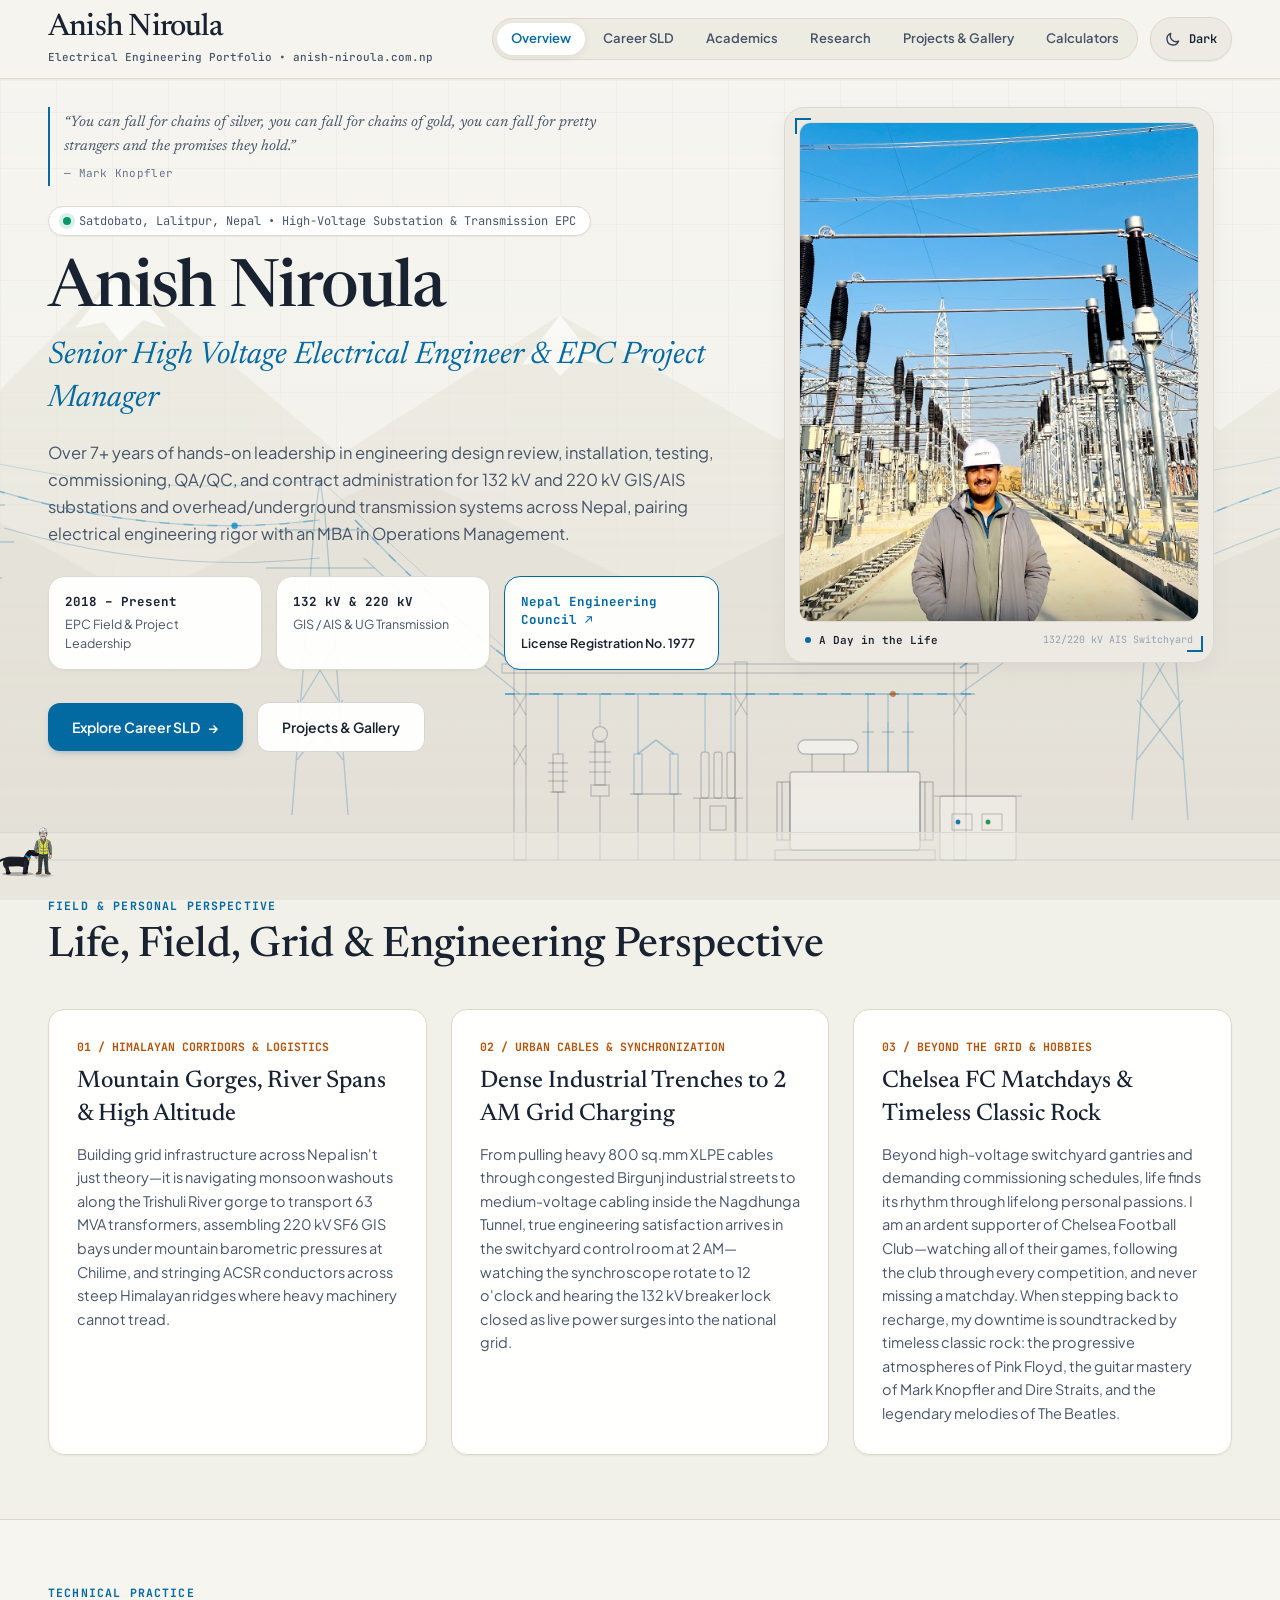
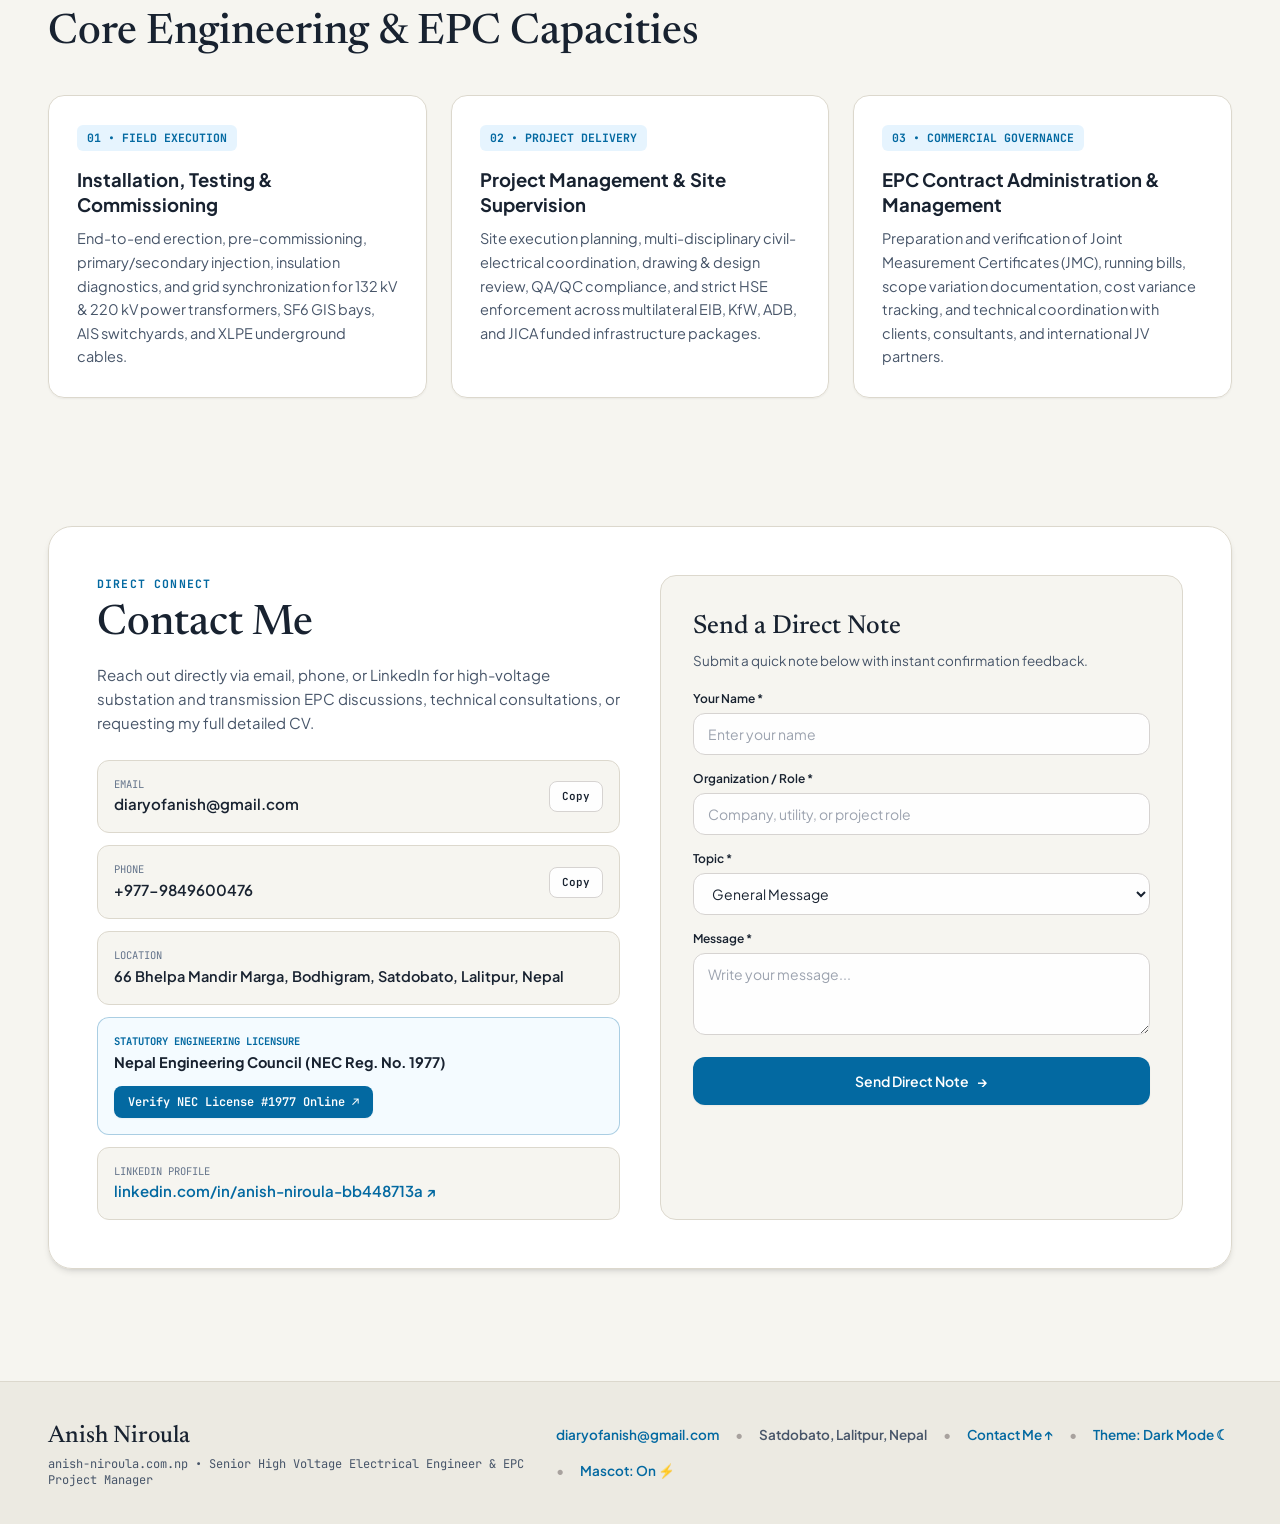
==== index.html @ 8c221ba9 "feat(calculators): add multi-standard electrical engineering & grid calculator suite (400V - 400kV, " ====
<!DOCTYPE html>
<html lang="en" class="scroll-smooth">

<head>
  <meta charset="UTF-8" />
  <meta name="viewport" content="width=device-width, initial-scale=1.0, maximum-scale=5.0, viewport-fit=cover" />
  <meta name="theme-color" content="#F6F5F0" />
  <meta name="apple-mobile-web-app-capable" content="yes" />
  <meta name="apple-mobile-web-app-status-bar-style" content="default" />
  <title>Anish Niroula — High Voltage Electrical Engineer &amp; EPC Project Manager | anish-niroula.com.np</title>
  <meta name="description"
    content="Electrical Engineering Portfolio of Anish Niroula (anish-niroula.com.np) — Senior High Voltage Electrical Engineer &amp; EPC Project Manager, Nepal Engineering Council License Reg. No. 1977." />
  <link rel="canonical" href="https://anish-niroula.com.np/" />

  <!-- Favicon & Touch Icons -->
  <link rel="icon" type="image/svg+xml" href="assets/favicon.svg" />

  <!-- Open Graph & Social Sharing Metadata -->
  <meta property="og:type" content="profile" />
  <meta property="og:title"
    content="Anish Niroula — Senior High Voltage Electrical Engineer &amp; EPC Project Manager" />
  <meta property="og:description"
    content="Over 7+ years of EPC leadership across 132 kV &amp; 220 kV GIS/AIS substations and transmission lines in Nepal. Nepal Engineering Council License Reg. No. 1977." />
  <meta property="og:url" content="https://anish-niroula.com.np/" />
  <meta property="og:image" content="https://anish-niroula.com.np/assets/images/portrait.jpg" />

  <!-- Twitter Card Metadata -->
  <meta name="twitter:card" content="summary_large_image" />
  <meta name="twitter:title"
    content="Anish Niroula — Senior High Voltage Electrical Engineer &amp; EPC Project Manager" />
  <meta name="twitter:description"
    content="7+ years of high-voltage substation &amp; transmission EPC leadership in Nepal. NEC License Reg. 1977." />
  <meta name="twitter:image" content="https://anish-niroula.com.np/assets/images/portrait.jpg" />

  <!-- JSON-LD Structured Data for Search Engines & Google AI Search (GEO) -->
  <script type="application/ld+json">
  {
    "@context": "https://schema.org",
    "@type": "Person",
    "name": "Anish Niroula",
    "url": "https://anish-niroula.com.np",
    "jobTitle": "Senior High Voltage Electrical Engineer & EPC Project Manager",
    "address": {
      "@type": "PostalAddress",
      "streetAddress": "66 Bhelpa Mandir Marga, Bodhigram, Satdobato",
      "addressLocality": "Lalitpur",
      "addressRegion": "Bagmati Province",
      "postalCode": "44700",
      "addressCountry": "Nepal"
    },
    "worksFor": [
      {
        "@type": "Organization",
        "name": "China Railway No.2 Engineering Group Co., Ltd. (CREGC)"
      },
      {
        "@type": "Organization",
        "name": "Urja Engineering Pvt. Ltd."
      }
    ],
    "hasCredential": [
      {
        "@type": "EducationalOccupationalCredential",
        "name": "Nepal Engineering Council Professional Licensure",
        "credentialCategory": "Professional License",
        "recognizedBy": {
          "@type": "Organization",
          "name": "Nepal Engineering Council"
        },
        "identifier": "1977",
        "validIn": {
          "@type": "Country",
          "name": "Nepal"
        },
        "url": "https://nec.gov.np/registration/1977?programName=Electrical%20%26%20Electronics%20Engineering"
      }
    ],
    "alumniOf": [
      {
        "@type": "EducationalOrganization",
        "name": "Nepal Engineering College (Pokhara University)"
      },
      {
        "@type": "EducationalOrganization",
        "name": "Indira Gandhi National Open University (IGNOU)"
      }
    ],
    "knowsAbout": [
      "132 kV Substation Commissioning",
      "220 kV GIS Substation",
      "800 sq.mm XLPE Underground Cable",
      "IEC 60617",
      "FIDIC EPC Contract Administration",
      "High Voltage Substation Engineering",
      "Gas Insulated Switchgear (GIS)",
      "Air Insulated Switchgear (AIS)",
      "Underground Transmission Lines",
      "Testing & Commissioning"
    ],
    "sameAs": [
      "https://www.linkedin.com/in/anish-niroula-bb448713a/",
      "https://nec.gov.np/registration/1977?programName=Electrical%20%26%20Electronics%20Engineering"
    ]
  }
  </script>

  <!-- Google Fonts: Newsreader, Plus Jakarta Sans & JetBrains Mono -->
  <link rel="preconnect" href="https://fonts.googleapis.com" />
  <link rel="preconnect" href="https://fonts.gstatic.com" crossorigin />
  <link
    href="https://fonts.googleapis.com/css2?family=JetBrains+Mono:wght@400;500;600;700&family=Newsreader:ital,opsz,wght@0,6..72,400;0,6..72,500;1,6..72,400&family=Plus+Jakarta+Sans:wght@400;500;600;700;800&display=swap"
    rel="stylesheet" />

  <!-- Production Compiled Static Tailwind CSS (Zero Runtime JIT Latency, No CDN Dependency) -->
  <link rel="stylesheet" href="css/tailwind.min.css?v=4.2" />

  <!-- Prevent Theme Flash on Initial Load (Default Strictly Light Mode) -->
  <script>
    (function () {
      try {
        var s = localStorage.getItem('site-theme');
        // Default is strictly Light Mode; Dark Mode only activates when explicitly selected
        var d = (s === 'dark');
        if (d) {
          document.documentElement.classList.add('dark');
        } else {
          document.documentElement.classList.remove('dark');
        }
      } catch (e) {}
    })();
  </script>

  <!-- Custom Architectural & Animation Stylesheet -->
  <link rel="stylesheet" href="css/styles.css?v=5.5" />
</head>

<body class="drafting-grid-bg pb-[calc(5rem+env(safe-area-inset-bottom))] md:pb-0 antialiased selection:bg-sky-200">

  <!-- =========================================================================
       GLOBAL PERSISTENT ANIMATED BACKGROUND (VISIBLE ACROSS ALL 5 VIEWS)
       Himalayan Peaks + Lattice Transmission Towers + Traveling Conductor Pulses + Valley Substation Yard
       ========================================================================= -->
  <div class="global-backdrop-container" aria-hidden="true">
    <svg class="w-full h-full" viewBox="0 0 2400 900" preserveAspectRatio="xMidYMax slice" fill="none">
      <defs>
        <!-- Soft Atmospheric Sky-to-Valley Gradient -->
        <linearGradient id="himalayaSkyWash" x1="0" y1="0" x2="0" y2="1">
          <stop offset="0%" stop-color="#F6F5F0" stop-opacity="0" />
          <stop offset="55%" stop-color="#ECEAE2" stop-opacity="0.32" />
          <stop offset="100%" stop-color="#E2DFD5" stop-opacity="0.65" />
        </linearGradient>

        <!-- Exact Full-Page Catenary Conductor Paths for Panoramic Traveling Power-Flow Pulses -->
        <!-- Span 0: Far-West Inflow from Off-Screen (x=-100) to Far-Left Ridge Tower T0 (x=140) -->
        <path id="globalCatenary0" d="M -100 480 Q 20 440, 140 435" />
        <path id="globalCatenary0Lower" d="M -100 515 Q 20 475, 140 472" />

        <!-- Span 1: Far-Left Ridge Tower T0 (x=140) to Slope Tower T1 (x=520) -->
        <path id="globalCatenary1" d="M 175 435 Q 350 510, 520 490" />
        <path id="globalCatenary1Lower" d="M 184 472 Q 360 545, 520 528" />

        <!-- Span 2: Slope Tower T1 (x=520) to Mid-Valley Tower T2 (x=880) -->
        <path id="globalCatenary2" d="M 555 490 Q 720 540, 880 520" />
        <path id="globalCatenary2Lower" d="M 564 528 Q 725 575, 880 558" />

        <!-- Span 3: Mid-Valley Tower T2 (x=880) to Substation Infeed Gantry (x=1080) -->
        <path id="globalCatenary3" d="M 915 520 Q 1000 610, 1080 668" />
        <path id="globalCatenary3Lower" d="M 924 558 Q 1005 635, 1080 694" />

        <!-- Substation Overhead High-Voltage Busbar Path (x=1065..1535) -->
        <path id="substationMainBusPath" d="M 1065 694 L 1535 694" />

        <!-- Span 4: Substation Outfeed Gantry (x=1520) to East Slope Tower T3 (x=1720) -->
        <path id="globalCatenary4" d="M 1520 668 Q 1600 610, 1720 520" />
        <path id="globalCatenary4Lower" d="M 1520 694 Q 1600 635, 1720 558" />

        <!-- Span 5: East Slope Tower T3 (x=1720) to Far-Right Ridge Tower T4 (x=2080) -->
        <path id="globalCatenary5" d="M 1755 520 Q 1920 450, 2080 435" />
        <path id="globalCatenary5Lower" d="M 1764 558 Q 1930 488, 2080 472" />

        <!-- Span 6: Far-Right Ridge Tower T4 (x=2080) to Outflow Off-Screen National Grid (x=2480) -->
        <path id="globalCatenary6" d="M 2115 435 Q 2240 440, 2480 480" />
        <path id="globalCatenary6Lower" d="M 2124 472 Q 2240 475, 2480 515" />
      </defs>

      <!-- Base Atmospheric Tint -->
      <rect width="2400" height="900" fill="url(#himalayaSkyWash)" />

      <!-- LAYER 1: PANORAMIC DISTANT HIMALAYAN MOUNTAIN RANGE (FULL-WIDTH ATMOSPHERIC DRIFT) -->
      <g class="mountain-layer-far">
        <path
          d="M -200 620 L -60 380 L 100 490 L 280 295 L 480 470 L 680 270 L 900 455 L 1120 315 L 1340 440 L 1560 275 L 1780 430 L 1980 290 L 2180 440 L 2380 340 L 2600 460 L 2600 900 L -200 900 Z"
          fill="#E6E3D8" fill-opacity="0.58" />
        <!-- Snow-Ridge Drafting Lines -->
        <path d="M 280 295 L 235 352 L 262 347 L 280 365 L 302 344 L 326 351 Z" fill="#FFFFFF" fill-opacity="0.72" />
        <path d="M 680 270 L 635 328 L 664 322 L 680 342 L 703 320 L 727 328 Z" fill="#FFFFFF" fill-opacity="0.72" />
        <path d="M 1120 315 L 1082 365 L 1106 360 L 1120 376 L 1139 358 L 1159 364 Z" fill="#FFFFFF" fill-opacity="0.68" />
        <path d="M 1560 275 L 1515 332 L 1544 326 L 1560 346 L 1583 324 L 1607 332 Z" fill="#FFFFFF" fill-opacity="0.72" />
        <path d="M 1980 290 L 1938 348 L 1965 342 L 1980 362 L 2002 340 L 2026 348 Z" fill="#FFFFFF" fill-opacity="0.72" />
        <path d="M 2380 340 L 2342 390 L 2366 384 L 2380 402 L 2399 382 L 2419 388 Z" fill="#FFFFFF" fill-opacity="0.68" />
      </g>

      <!-- LAYER 2: MID-HORIZON RIDGES -->
      <g class="mountain-layer-mid">
        <path
          d="M -200 690 L 0 520 L 220 620 L 440 455 L 700 600 L 960 470 L 1220 595 L 1480 465 L 1740 580 L 1980 475 L 2240 580 L 2600 500 L 2600 900 L -200 900 Z"
          fill="#DEDAD0" fill-opacity="0.48" />
      </g>

      <!-- LAYER 3: PANORAMIC HIGH-VOLTAGE LATTICE TRANSMISSION TOWERS (ACROSS SIDES & CENTER) -->
      <!-- Tower 0: Far-Left Mountain Ridge Tower (x = 140) — VISIBLE ON LEFT MARGIN -->
      <g stroke="#0369A1" stroke-opacity="0.22" stroke-width="1.35">
        <line x1="112" y1="735" x2="135" y2="430" />
        <line x1="168" y1="735" x2="145" y2="430" />
        <line x1="135" y1="430" x2="140" y2="395" />
        <line x1="145" y1="430" x2="140" y2="395" />
        <!-- Crossarms -->
        <line x1="95" y1="445" x2="185" y2="445" />
        <line x1="86" y1="482" x2="194" y2="482" />
        <line x1="98" y1="518" x2="182" y2="518" />
        <!-- Lattice Bracing -->
        <line x1="117" y1="675" x2="163" y2="615" />
        <line x1="163" y1="675" x2="117" y2="615" />
        <line x1="122" y1="615" x2="158" y2="555" />
        <line x1="158" y1="615" x2="122" y2="555" />
        <line x1="127" y1="555" x2="153" y2="495" />
        <line x1="153" y1="555" x2="127" y2="495" />
      </g>

      <!-- Tower 1: Slope Tower (x = 520) -->
      <g stroke="#0369A1" stroke-opacity="0.24" stroke-width="1.35">
        <line x1="492" y1="790" x2="515" y2="490" />
        <line x1="548" y1="790" x2="525" y2="490" />
        <line x1="515" y1="490" x2="520" y2="455" />
        <line x1="525" y1="490" x2="520" y2="455" />
        <!-- Crossarms -->
        <line x1="475" y1="505" x2="565" y2="505" />
        <line x1="466" y1="542" x2="574" y2="542" />
        <line x1="478" y1="578" x2="562" y2="578" />
        <!-- Lattice Bracing -->
        <line x1="497" y1="735" x2="543" y2="675" />
        <line x1="543" y1="735" x2="497" y2="675" />
        <line x1="502" y1="675" x2="538" y2="615" />
        <line x1="538" y1="675" x2="502" y2="615" />
        <line x1="507" y1="615" x2="533" y2="555" />
        <line x1="533" y1="615" x2="507" y2="555" />
      </g>

      <!-- Tower 2: Mid-Valley Slope Tower (x = 880) -->
      <g stroke="#0369A1" stroke-opacity="0.24" stroke-width="1.35">
        <line x1="852" y1="815" x2="875" y2="515" />
        <line x1="908" y1="815" x2="885" y2="515" />
        <line x1="875" y1="515" x2="880" y2="480" />
        <line x1="885" y1="515" x2="880" y2="480" />
        <!-- Crossarms -->
        <line x1="835" y1="530" x2="925" y2="530" />
        <line x1="826" y1="568" x2="934" y2="568" />
        <line x1="838" y1="604" x2="922" y2="604" />
        <!-- Lattice Bracing -->
        <line x1="857" y1="760" x2="903" y2="700" />
        <line x1="903" y1="760" x2="857" y2="700" />
        <line x1="862" y1="700" x2="898" y2="640" />
        <line x1="898" y1="700" x2="862" y2="640" />
      </g>

      <!-- Tower 3: East Slope Terminal Tower (x = 1720) -->
      <g stroke="#0369A1" stroke-opacity="0.24" stroke-width="1.35">
        <line x1="1692" y1="820" x2="1715" y2="515" />
        <line x1="1748" y1="820" x2="1725" y2="515" />
        <line x1="1715" y1="515" x2="1720" y2="480" />
        <line x1="1725" y1="515" x2="1720" y2="480" />
        <!-- Crossarms -->
        <line x1="1675" y1="530" x2="1765" y2="530" />
        <line x1="1666" y1="568" x2="1774" y2="568" />
        <line x1="1678" y1="604" x2="1762" y2="604" />
        <!-- Lattice Bracing -->
        <line x1="1697" y1="760" x2="1743" y2="700" />
        <line x1="1743" y1="760" x2="1697" y2="700" />
        <line x1="1702" y1="700" x2="1738" y2="640" />
        <line x1="1738" y1="700" x2="1702" y2="640" />
      </g>

      <!-- Tower 4: Far-Right Mountain Ridge Tower (x = 2080) — VISIBLE ON RIGHT MARGIN -->
      <g stroke="#0369A1" stroke-opacity="0.22" stroke-width="1.35">
        <line x1="2052" y1="740" x2="2075" y2="430" />
        <line x1="2108" y1="740" x2="2085" y2="430" />
        <line x1="2075" y1="430" x2="2080" y2="395" />
        <line x1="2085" y1="430" x2="2080" y2="395" />
        <!-- Crossarms -->
        <line x1="2035" y1="445" x2="2125" y2="445" />
        <line x1="2026" y1="482" x2="2134" y2="482" />
        <line x1="2038" y1="518" x2="2122" y2="518" />
        <!-- Lattice Bracing -->
        <line x1="2057" y1="675" x2="2103" y2="615" />
        <line x1="2103" y1="675" x2="2057" y2="615" />
        <line x1="2062" y1="615" x2="2098" y2="555" />
        <line x1="2098" y1="615" x2="2062" y2="555" />
      </g>

      <!-- LAYER 4: PANORAMIC CATENARY CONDUCTORS & TRAVELING ELECTRON PULSES -->
      <!-- Shield Wires -->
      <path d="M -100 440 Q 20 400, 140 395" stroke="#0369A1" stroke-opacity="0.16" stroke-width="1" />
      <path d="M 140 395 Q 350 470, 520 455" stroke="#0369A1" stroke-opacity="0.16" stroke-width="1" />
      <path d="M 520 455 Q 700 500, 880 480" stroke="#0369A1" stroke-opacity="0.16" stroke-width="1" />
      <path d="M 880 480 Q 980 570, 1080 662" stroke="#0369A1" stroke-opacity="0.16" stroke-width="1" />
      <path d="M 1520 662 Q 1620 570, 1720 480" stroke="#0369A1" stroke-opacity="0.16" stroke-width="1" />
      <path d="M 1720 480 Q 1900 450, 2080 395" stroke="#0369A1" stroke-opacity="0.16" stroke-width="1" />
      <path d="M 2080 395 Q 2240 400, 2480 440" stroke="#0369A1" stroke-opacity="0.16" stroke-width="1" />

      <!-- Base Catenary Conductors (Double Circuit 3-Phase) -->
      <use href="#globalCatenary0" stroke="#0369A1" stroke-opacity="0.22" stroke-width="1.2" />
      <use href="#globalCatenary0Lower" stroke="#0369A1" stroke-opacity="0.22" stroke-width="1.2" />
      <use href="#globalCatenary1" stroke="#0369A1" stroke-opacity="0.22" stroke-width="1.2" />
      <use href="#globalCatenary1Lower" stroke="#0369A1" stroke-opacity="0.22" stroke-width="1.2" />
      <use href="#globalCatenary2" stroke="#0369A1" stroke-opacity="0.24" stroke-width="1.2" />
      <use href="#globalCatenary2Lower" stroke="#0369A1" stroke-opacity="0.24" stroke-width="1.2" />
      <use href="#globalCatenary3" stroke="#0369A1" stroke-opacity="0.24" stroke-width="1.2" />
      <use href="#globalCatenary3Lower" stroke="#0369A1" stroke-opacity="0.24" stroke-width="1.2" />
      <use href="#globalCatenary4" stroke="#0369A1" stroke-opacity="0.24" stroke-width="1.2" />
      <use href="#globalCatenary4Lower" stroke="#0369A1" stroke-opacity="0.24" stroke-width="1.2" />
      <use href="#globalCatenary5" stroke="#0369A1" stroke-opacity="0.22" stroke-width="1.2" />
      <use href="#globalCatenary5Lower" stroke="#0369A1" stroke-opacity="0.22" stroke-width="1.2" />
      <use href="#globalCatenary6" stroke="#0369A1" stroke-opacity="0.22" stroke-width="1.2" />
      <use href="#globalCatenary6Lower" stroke="#0369A1" stroke-opacity="0.22" stroke-width="1.2" />

      <!-- Animated Dashed Power-Flow Streams -->
      <use href="#globalCatenary0" stroke="#0284C7" stroke-opacity="0.32" stroke-width="1.6" class="bg-conductor-pulse" />
      <use href="#globalCatenary1" stroke="#0284C7" stroke-opacity="0.32" stroke-width="1.6" class="bg-conductor-pulse" />
      <use href="#globalCatenary2" stroke="#0284C7" stroke-opacity="0.34" stroke-width="1.6" class="bg-conductor-pulse" />
      <use href="#globalCatenary3" stroke="#0284C7" stroke-opacity="0.34" stroke-width="1.6" class="bg-conductor-pulse" />
      <use href="#globalCatenary4" stroke="#0284C7" stroke-opacity="0.34" stroke-width="1.6" class="bg-conductor-pulse" />
      <use href="#globalCatenary5" stroke="#0284C7" stroke-opacity="0.32" stroke-width="1.6" class="bg-conductor-pulse" />
      <use href="#globalCatenary6" stroke="#0284C7" stroke-opacity="0.32" stroke-width="1.6" class="bg-conductor-pulse" />

      <!-- Traveling Glowing Energy Pulses Across Full Panoramic Width -->
      <circle r="3.2" fill="#0284C7" fill-opacity="0.75">
        <animateMotion dur="2.8s" repeatCount="indefinite">
          <mpath href="#globalCatenary0" />
        </animateMotion>
      </circle>
      <circle r="3.2" fill="#0284C7" fill-opacity="0.75">
        <animateMotion dur="3.4s" begin="0.4s" repeatCount="indefinite">
          <mpath href="#globalCatenary1" />
        </animateMotion>
      </circle>
      <circle r="3.2" fill="#0284C7" fill-opacity="0.75">
        <animateMotion dur="3.2s" begin="1.1s" repeatCount="indefinite">
          <mpath href="#globalCatenary2" />
        </animateMotion>
      </circle>
      <circle r="3.2" fill="#0284C7" fill-opacity="0.75">
        <animateMotion dur="2.9s" begin="0.6s" repeatCount="indefinite">
          <mpath href="#globalCatenary3" />
        </animateMotion>
      </circle>
      <circle r="3.2" fill="#0284C7" fill-opacity="0.75">
        <animateMotion dur="2.9s" begin="1.5s" repeatCount="indefinite">
          <mpath href="#globalCatenary4" />
        </animateMotion>
      </circle>
      <circle r="3.2" fill="#0284C7" fill-opacity="0.75">
        <animateMotion dur="3.4s" begin="0.8s" repeatCount="indefinite">
          <mpath href="#globalCatenary5" />
        </animateMotion>
      </circle>
      <circle r="3.2" fill="#0284C7" fill-opacity="0.75">
        <animateMotion dur="2.8s" begin="1.8s" repeatCount="indefinite">
          <mpath href="#globalCatenary6" />
        </animateMotion>
      </circle>

      <!-- LAYER 5: VALLEY HIGH-VOLTAGE SUBSTATION YARD (x = 1060..1540, y = 660..865) -->
      <g>
        <!-- Lattice Substation Take-Off Gantry Columns & Overhead Beam -->
        <g stroke="#182230" stroke-opacity="0.18" stroke-width="1.3">
          <rect x="1074" y="662" width="12" height="198" />
          <line x1="1074" y1="695" x2="1086" y2="715" />
          <line x1="1086" y1="695" x2="1074" y2="715" />
          <line x1="1074" y1="745" x2="1086" y2="765" />
          <line x1="1086" y1="745" x2="1074" y2="765" />

          <rect x="1295" y="662" width="12" height="198" />
          <line x1="1295" y1="695" x2="1307" y2="715" />
          <line x1="1307" y1="695" x2="1295" y2="715" />

          <rect x="1514" y="662" width="12" height="198" />
          <line x1="1514" y1="695" x2="1526" y2="715" />
          <line x1="1526" y1="695" x2="1514" y2="715" />

          <!-- Upper Gantry Truss -->
          <rect x="1062" y="664" width="476" height="9" />
        </g>

        <!-- Energized Overhead Substation Busbar + Traveling Pulse -->
        <use href="#substationMainBusPath" stroke="#0369A1" stroke-opacity="0.26" stroke-width="1.8" />
        <use href="#substationMainBusPath" stroke="#0284C7" stroke-opacity="0.4" stroke-width="2" class="bg-conductor-pulse" />
        <circle r="3" fill="#B45309" fill-opacity="0.65">
          <animateMotion dur="4.2s" repeatCount="indefinite">
            <mpath href="#substationMainBusPath" />
          </animateMotion>
        </circle>

        <!-- Equipment A: Surge Arrester & CVT/CT Column (x = 1115..1165) -->
        <g stroke="#182230" stroke-opacity="0.22" stroke-width="1.25">
          <line x1="1118" y1="860" x2="1118" y2="792" />
          <line x1="1110" y1="792" x2="1126" y2="792" />
          <rect x="1113" y="754" width="10" height="38" />
          <line x1="1108" y1="763" x2="1128" y2="763" />
          <line x1="1108" y1="772" x2="1128" y2="772" />
          <line x1="1108" y1="781" x2="1128" y2="781" />
          <line x1="1118" y1="754" x2="1118" y2="694" stroke="#0369A1" stroke-opacity="0.24" />

          <!-- CVT / CT -->
          <line x1="1160" y1="860" x2="1160" y2="796" />
          <rect x="1151" y="785" width="18" height="11" />
          <rect x="1155" y="742" width="10" height="43" />
          <line x1="1149" y1="752" x2="1171" y2="752" />
          <line x1="1149" y1="762" x2="1171" y2="762" />
          <line x1="1149" y1="772" x2="1171" y2="772" />
          <circle cx="1160" cy="734" r="7.5" />
          <line x1="1160" y1="726" x2="1160" y2="694" stroke="#0369A1" stroke-opacity="0.24" />
        </g>

        <!-- Equipment B: Double-Break Disconnecting Switch (x = 1195..1235) -->
        <g stroke="#0369A1" stroke-opacity="0.26" stroke-width="1.35">
          <line x1="1198" y1="860" x2="1198" y2="794" stroke="#182230" stroke-opacity="0.2" />
          <line x1="1234" y1="860" x2="1234" y2="794" stroke="#182230" stroke-opacity="0.2" />
          <line x1="1190" y1="794" x2="1242" y2="794" stroke="#182230" stroke-opacity="0.2" />
          <rect x="1194" y="754" width="8" height="40" />
          <rect x="1230" y="754" width="8" height="40" />
          <line x1="1198" y1="754" x2="1216" y2="740" stroke-width="1.7" />
          <line x1="1234" y1="754" x2="1216" y2="740" stroke-width="1.7" />
          <line x1="1198" y1="754" x2="1198" y2="694" />
        </g>

        <!-- Equipment C: 3-Phase SF6 Circuit Breaker Bay (x = 1255..1300) -->
        <g stroke="#182230" stroke-opacity="0.22" stroke-width="1.25">
          <line x1="1260" y1="860" x2="1260" y2="798" />
          <line x1="1296" y1="860" x2="1296" y2="798" />
          <line x1="1253" y1="798" x2="1303" y2="798" />
          <rect x="1270" y="806" width="16" height="24" />
          <rect x="1261" y="752" width="8" height="46" rx="2.5" />
          <rect x="1274" y="752" width="8" height="46" rx="2.5" />
          <rect x="1287" y="752" width="8" height="46" rx="2.5" />
          <line x1="1265" y1="752" x2="1265" y2="694" stroke="#0369A1" stroke-opacity="0.24" />
          <line x1="1291" y1="752" x2="1291" y2="694" stroke="#0369A1" stroke-opacity="0.24" />
        </g>

        <!-- Equipment D: 220/132 kV Three-Phase Power Transformer (x = 1335..1495) -->
        <g stroke="#182230" stroke-opacity="0.24" stroke-width="1.35">
          <!-- Concrete Plinth -->
          <rect x="1335" y="850" width="160" height="10" />
          <!-- Main Tank -->
          <rect x="1350" y="772" width="130" height="78" rx="3" fill="#FFFFFF" fill-opacity="0.35" />
          <!-- Radiator Cooling Fins -->
          <rect x="1337" y="782" width="13" height="58" />
          <line x1="1342" y1="782" x2="1342" y2="840" />
          <rect x="1480" y="782" width="13" height="58" />
          <line x1="1485" y1="782" x2="1485" y2="840" />
          <!-- Cylindrical Conservator Drum -->
          <rect x="1358" y="740" width="60" height="14" rx="7" fill="#FFFFFF" fill-opacity="0.45" />
          <line x1="1372" y1="754" x2="1372" y2="772" />
          <line x1="1404" y1="754" x2="1404" y2="772" />
          <!-- Three Shedded HV Porcelain Bushings (R, Y, B) -->
          <g stroke="#0369A1" stroke-opacity="0.28">
            <line x1="1428" y1="772" x2="1428" y2="722" stroke-width="1.9" />
            <line x1="1422" y1="732" x2="1434" y2="732" />
            <line x1="1428" y1="722" x2="1428" y2="694" />

            <line x1="1448" y1="772" x2="1448" y2="722" stroke-width="1.9" />
            <line x1="1442" y1="732" x2="1454" y2="732" />
            <line x1="1448" y1="722" x2="1448" y2="694" />

            <line x1="1468" y1="772" x2="1468" y2="722" stroke-width="1.9" />
            <line x1="1462" y1="732" x2="1474" y2="732" />
            <line x1="1468" y1="722" x2="1468" y2="694" />
          </g>
        </g>

        <!-- Substation Control & Relay House -->
        <g stroke="#182230" stroke-opacity="0.2" stroke-width="1.25">
          <rect x="1500" y="796" width="76" height="64" rx="2" fill="#FFFFFF" fill-opacity="0.3" />
          <line x1="1494" y1="796" x2="1582" y2="796" />
          <rect x="1512" y="814" width="20" height="16" />
          <rect x="1542" y="814" width="20" height="16" />
          <circle cx="1518" cy="822" r="2.2" fill="#0284C7" class="substation-telemetry-blink" />
          <circle cx="1548" cy="822" r="2.2" fill="#16A34A" class="substation-telemetry-blink" />
        </g>

        <!-- Valley Datum Ground Line (Spans Entire Panoramic Width) -->
        <line x1="-200" y1="860" x2="2600" y2="860" stroke="#182230" stroke-opacity="0.18" stroke-width="1.4" />
      </g>
    </svg>
  </div>

  <!-- =========================================================================
       FOREGROUND CONTENT LAYER (z-10)
       ========================================================================= -->
  <div class="relative z-10">

    <!-- =======================================================================
         TOP STICKY HEADER (DESKTOP NAV + MOBILE RESPONSIVE + DARK MODE TOGGLE)
         ======================================================================= -->
    <header class="sticky top-0 z-40 w-full bg-alabaster/95 dark:bg-[#0B0F17]/95 border-b border-hairline dark:border-[#233247] shadow-sm backdrop-blur-md transition-colors duration-200">
      <div
        class="max-w-7xl w-full mx-auto px-4 sm:px-8 lg:px-12 min-h-[70px] sm:min-h-[76px] py-2.5 sm:py-3 flex items-center justify-between gap-3">
        <button type="button" onclick="switchView('overview')"
          class="text-left bg-transparent border-0 p-0 cursor-pointer group min-w-0 flex-1">
          <span
            class="block font-serif text-[22px] sm:text-[27px] lg:text-[31px] font-medium leading-none tracking-tight text-ink dark:text-[#F8FAFC] group-hover:text-cerulean dark:group-hover:text-[#38BDF8] transition-colors truncate">
            Anish Niroula
          </span>
          <span class="block font-mono text-[10px] sm:text-[11px] font-medium text-slate-600 dark:text-[#94A3B8] mt-1.5 truncate">
            Electrical Engineering Portfolio &bull; anish-niroula.com.np
          </span>
        </button>

        <div class="flex items-center gap-2 sm:gap-3 flex-shrink-0">
          <!-- Desktop 6-Link Crawlable Navigation -->
          <nav class="hidden md:flex items-center gap-1 bg-linen/90 border border-hairline rounded-full p-1"
            aria-label="Primary Navigation">
            <a href="#overview"
              class="nav-pill active px-3.5 py-1.5 rounded-full text-[13px] font-semibold text-slate-600 hover:text-ink cursor-pointer inline-block no-underline"
              data-target="overview" onclick="switchView('overview'); return false;">Overview</a>
            <a href="#career-sld"
              class="nav-pill px-3.5 py-1.5 rounded-full text-[13px] font-semibold text-slate-600 hover:text-ink cursor-pointer inline-block no-underline"
              data-target="career-sld" onclick="switchView('career-sld'); return false;">Career SLD</a>
            <a href="#academics"
              class="nav-pill px-3.5 py-1.5 rounded-full text-[13px] font-semibold text-slate-600 hover:text-ink cursor-pointer inline-block no-underline"
              data-target="academics" onclick="switchView('academics'); return false;">Academics</a>
            <a href="#research"
              class="nav-pill px-3.5 py-1.5 rounded-full text-[13px] font-semibold text-slate-600 hover:text-ink cursor-pointer inline-block no-underline"
              data-target="research" onclick="switchView('research'); return false;">Research</a>
            <a href="#projects"
              class="nav-pill px-3.5 py-1.5 rounded-full text-[13px] font-semibold text-slate-600 hover:text-ink cursor-pointer inline-block no-underline"
              data-target="projects" onclick="switchView('projects'); return false;">Projects &amp; Gallery</a>
            <a href="#calculators"
              class="nav-pill px-3.5 py-1.5 rounded-full text-[13px] font-semibold text-slate-600 hover:text-ink cursor-pointer inline-block no-underline"
              data-target="calculators" onclick="switchView('calculators'); return false;">Calculators</a>
          </nav>

          <!-- Dark Mode Toggle Button (Accessible on both Mobile & Desktop) -->
          <button id="themeToggleBtn" type="button" onclick="toggleTheme()"
            class="theme-toggle-btn inline-flex items-center justify-center gap-2 px-3 py-2 sm:px-3.5 sm:py-2 rounded-full bg-linen dark:bg-[#1A2433] border border-hairline dark:border-[#233247] hover:border-cerulean dark:hover:border-[#38BDF8] text-ink dark:text-[#F8FAFC] font-mono text-xs font-semibold shadow-sm transition-all cursor-pointer min-h-[44px] min-w-[44px] touch-manipulation"
            aria-label="Toggle dark mode"
            title="Toggle theme (Light / Dark)">
            <!-- Moon Icon (shown in light mode) -->
            <svg id="themeIconMoon" class="w-4 h-4 text-slate-700" fill="none" viewBox="0 0 24 24" stroke="currentColor" stroke-width="2">
              <path stroke-linecap="round" stroke-linejoin="round" d="M20.354 15.354A9 9 0 018.646 3.646 9.003 9.003 0 0012 21a9.003 9.003 0 008.354-5.646z" />
            </svg>
            <!-- Sun Icon (shown in dark mode) -->
            <svg id="themeIconSun" class="w-4 h-4 text-amber-400 hidden" fill="none" viewBox="0 0 24 24" stroke="currentColor" stroke-width="2">
              <path stroke-linecap="round" stroke-linejoin="round" d="M12 3v1m0 16v1m9-9h-1M4 12H3m15.364 6.364l-.707-.707M6.343 6.343l-.707-.707m12.728 0l-.707.707M6.343 17.657l-.707.707M16 12a4 4 0 11-8 0 4 4 0 018 0z" />
            </svg>
            <span id="themeToggleText" class="hidden sm:inline">Dark</span>
          </button>
        </div>
      </div>
    </header>

    <!-- =======================================================================
         PAGE 1: OVERVIEW (BROAD 12-COLUMN HERO + 3 FULL-WIDTH SECTIONS)
         ======================================================================= -->
    <main id="view-overview" class="page-view active">

      <!-- 1. BROAD HERO SECTION (lg:col-span-7 Left + lg:col-span-5 Framed Portrait Right) -->
      <section class="pt-5 pb-12 sm:pt-6 sm:pb-16 lg:pt-7 lg:pb-20">
        <div class="max-w-7xl w-full mx-auto px-5 sm:px-8 lg:px-12">
          <div class="grid grid-cols-1 lg:grid-cols-12 gap-8 lg:gap-12 items-start">

            <!-- Left Column (lg:col-span-7) -->
            <div class="lg:col-span-7">
              <!-- Mark Knopfler Epigraph Quote -->
              <blockquote class="epigraph-quote pl-3.5 py-1 mb-5 max-w-xl">
                <p class="font-serif italic text-[14px] sm:text-[15px] leading-relaxed text-[#475569] dark:text-[#94A3B8]">
                  &ldquo;You can fall for chains of silver, you can fall for chains of gold, you can fall for pretty strangers and the promises they hold.&rdquo;
                </p>
                <cite class="block font-mono text-[11px] not-italic text-slate-500 dark:text-[#94A3B8] mt-1.5 tracking-wide">
                  &mdash; Mark Knopfler
                </cite>
              </blockquote>

              <div
                class="inline-flex flex-wrap items-center gap-2 px-3.5 py-1.5 rounded-full bg-white border border-hairline font-mono text-[11px] sm:text-xs text-slate-600 shadow-sm max-w-full">
                <span class="w-2 h-2 rounded-full bg-emerald-600 ring-4 ring-emerald-600/15 flex-shrink-0"></span>
                <span>Satdobato, Lalitpur, Nepal &bull; High-Voltage Substation &amp; Transmission EPC</span>
              </div>

              <h1
                class="font-serif text-[36px] sm:text-[50px] lg:text-[66px] font-medium leading-[1.05] tracking-tight text-ink mt-4 sm:mt-5 mb-2.5">
                Anish Niroula
              </h1>
              <p
                class="font-serif italic text-[19px] sm:text-[25px] lg:text-[31px] font-normal leading-snug text-cerulean mb-4 sm:mb-5">
                Senior High Voltage Electrical Engineer &amp; EPC Project Manager
              </p>

              <p class="text-[15px] sm:text-[16.5px] leading-relaxed text-slate-600 mb-6 sm:mb-7">
                Over 7+ years of hands-on leadership in engineering design review, installation, testing, commissioning,
                QA/QC, and contract administration for 132 kV and 220 kV GIS/AIS substations and overhead/underground
                transmission systems across Nepal, pairing electrical engineering rigor with an MBA in Operations
                Management.
              </p>

              <!-- 3-Column Credential Card Grid -->
              <div class="grid grid-cols-1 sm:grid-cols-3 gap-3.5 mb-7 sm:mb-8">
                <div class="bg-white border border-hairline rounded-2xl p-4 shadow-sm">
                  <span class="block font-mono text-[12.5px] font-bold text-ink">2018 &ndash; Present</span>
                  <span class="block text-[12.5px] text-slate-600 mt-1">EPC Field &amp; Project Leadership</span>
                </div>

                <div class="bg-white border border-hairline rounded-2xl p-4 shadow-sm">
                  <span class="block font-mono text-[12.5px] font-bold text-ink">132 kV &amp; 220 kV</span>
                  <span class="block text-[12.5px] text-slate-600 mt-1">GIS / AIS &amp; UG Transmission</span>
                </div>

                <a id="overviewNecLink"
                  href="https://nec.gov.np/registration/1977?programName=Electrical%20%26%20Electronics%20Engineering"
                  target="_blank" rel="noopener noreferrer"
                  class="bg-white border border-cerulean hover:bg-sky-50/90 rounded-2xl p-4 shadow-sm transition-all block group">
                  <span class="block font-mono text-[12.5px] font-bold text-cerulean group-hover:underline">Nepal Engineering Council
                    &nearr;</span>
                  <span class="block text-[12.5px] font-semibold text-ink mt-1">License Registration No. 1977</span>
                </a>
              </div>

              <!-- Action Buttons (Responsive Column on Phone, Row on Tablet/Desktop) -->
              <div class="flex flex-col sm:flex-row items-stretch sm:items-center gap-3 sm:gap-3.5">
                <button type="button" onclick="switchView('career-sld')"
                  class="inline-flex items-center justify-center gap-2 px-6 py-3.5 rounded-xl bg-cerulean hover:bg-sky-800 text-white text-sm font-semibold shadow-md shadow-sky-900/15 transition-all cursor-pointer min-h-[46px]">
                  <span>Explore Career SLD</span>
                  <span aria-hidden="true">&rarr;</span>
                </button>
                <button type="button" onclick="switchView('projects')"
                  class="inline-flex items-center justify-center gap-2 px-6 py-3.5 rounded-xl bg-white hover:border-cerulean hover:text-cerulean border border-stone-300 text-ink text-sm font-semibold transition-all cursor-pointer min-h-[46px]">
                  <span>Projects &amp; Gallery</span>
                </button>
              </div>
            </div>

            <!-- Right Column (lg:col-span-5): Harmonized Architectural Field Plate -->
            <div class="lg:col-span-5">
              <div class="cad-frame cad-frame-warm max-w-[430px] w-full mx-auto lg:ml-auto p-2.5 sm:p-3 rounded-2xl border border-hairline shadow-sm hover:shadow-md transition-all group">
                <!-- Inner Image Frame Harmonized with Alabaster Background -->
                <div class="relative aspect-[4/5] w-full rounded-xl overflow-hidden bg-linen/60 border border-hairline/80 flex items-center justify-center">
                  <!-- High Voltage Field Portrait with Warm Tone Balancing & Instant Fallback Guard -->
                  <img id="heroPortraitImg" src="assets/images/portrait.jpg?v=4.2"
                    alt="Anish Niroula — A Day in the Life"
                    class="w-full h-full object-cover cursor-zoom-in filter contrast-[1.01] saturate-[0.92] sepia-[0.04] brightness-[0.99] transition-transform duration-500 group-hover:scale-[1.02]"
                    onclick="openLightbox('slot_portrait', 'A Day in the Life')"
                    onerror="this.style.display='none'; var fb=document.getElementById('heroPortraitFallback'); if(fb) fb.classList.remove('hidden');" />

                  <!-- Subtle Atmospheric Edge Gradient to Softly Anchor the Subject -->
                  <div class="absolute inset-x-0 bottom-0 h-20 bg-gradient-to-t from-ink/30 via-ink/10 to-transparent pointer-events-none"></div>

                  <!-- Refined Engineering Helmet Portrait Placeholder (Kept hidden unless image fails) -->
                  <div id="heroPortraitFallback"
                    class="w-full h-full flex flex-col items-center justify-center p-6 text-center select-none hidden">
                    <svg viewBox="0 0 260 280" class="w-56 h-60 mx-auto" fill="none" aria-hidden="true">
                      <!-- Subtle Substation Gantry & Transmission Lines Behind Portrait -->
                      <line x1="20" y1="68" x2="240" y2="68" stroke="#0369A1" stroke-opacity="0.22" stroke-width="1.3"
                        stroke-dasharray="4 4" />
                      <line x1="20" y1="92" x2="240" y2="92" stroke="#0369A1" stroke-opacity="0.16"
                        stroke-width="1.1" />
                      <line x1="48" y1="45" x2="48" y2="235" stroke="#182230" stroke-opacity="0.12"
                        stroke-width="1.2" />
                      <line x1="212" y1="45" x2="212" y2="235" stroke="#182230" stroke-opacity="0.12"
                        stroke-width="1.2" />

                      <!-- Outer Architectural Ring -->
                      <circle cx="130" cy="142" r="96" fill="#FFFFFF" fill-opacity="0.7" stroke="#DCD8CD"
                        stroke-width="1.4" />
                      <circle cx="130" cy="142" r="88" stroke="#0369A1" stroke-opacity="0.25" stroke-width="1.1"
                        stroke-dasharray="5 4" />

                      <!-- Safety Hard Hat (Engineering Helmet) -->
                      <path d="M 86 116 C 86 84, 174 84, 174 116 Z" fill="#0369A1" fill-opacity="0.14" stroke="#0369A1"
                        stroke-width="2" />
                      <path d="M 116 86 L 116 114 M 144 86 L 144 114" stroke="#0369A1" stroke-width="1.6" />
                      <path d="M 76 116 L 184 116" stroke="#182230" stroke-width="2.4" stroke-linecap="round" />

                      <!-- Head & Chin Contour -->
                      <path d="M 98 118 C 98 148, 162 148, 162 118" stroke="#182230" stroke-width="1.9"
                        fill="#F6F5F0" />

                      <!-- High-Visibility EPC Engineer Vest & Shoulders -->
                      <path d="M 68 218 C 72 174, 188 174, 192 218" fill="#0369A1" fill-opacity="0.1" stroke="#182230"
                        stroke-width="2" />
                      <!-- Reflective Safety Vest Stripes -->
                      <line x1="104" y1="181" x2="98" y2="218" stroke="#B45309" stroke-width="2.4" />
                      <line x1="156" y1="181" x2="162" y2="218" stroke="#B45309" stroke-width="2.4" />
                      <line x1="82" y1="204" x2="178" y2="204" stroke="#B45309" stroke-opacity="0.7" stroke-width="2" />

                      <!-- Technical Badge Tag -->
                      <rect x="92" y="232" width="76" height="20" rx="5" fill="#182230" />
                      <text x="130" y="245" text-anchor="middle" font-family="JetBrains Mono, monospace" font-size="9.5"
                        font-weight="700" fill="#FFFFFF">SITE PORTRAIT</text>
                    </svg>
                    <p class="font-mono text-[11.5px] font-semibold text-slate-600 mt-1">
                      A Day in the Life
                    </p>
                    <p class="font-mono text-[10px] text-slate-500 mt-0.5">
                      132/220 kV AIS Switchyard Field Leadership
                    </p>
                  </div>
                </div>

                <!-- Architectural Plate Caption Block Harmonized with Site Style -->
                <div class="mt-2.5 px-1.5 flex items-center justify-between font-mono text-[11px] text-slate-500 select-none">
                  <div class="flex items-center gap-2">
                    <span class="w-1.5 h-1.5 rounded-full bg-cerulean"></span>
                    <span class="font-semibold text-ink">A Day in the Life</span>
                  </div>
                  <span class="text-[10px] text-slate-400">132/220 kV AIS Switchyard</span>
                </div>
              </div>
            </div>

          </div>
        </div>
      </section>

      <!-- 2. SECTION: LIFE, FIELD, GRID & ENGINEERING PERSPECTIVE -->
      <section class="py-14 sm:py-16 border-t border-b border-hairline bg-linen/55 reveal-block">
        <div class="max-w-7xl w-full mx-auto px-5 sm:px-8 lg:px-12">
          <div class="mb-9">
            <span class="block font-mono text-[11.5px] font-bold uppercase tracking-widest text-cerulean">
              FIELD &amp; PERSONAL PERSPECTIVE
            </span>
            <h2 class="font-serif text-[32px] sm:text-[42px] font-medium leading-tight text-ink mt-1.5">
              Life, Field, Grid &amp; Engineering Perspective
            </h2>
          </div>

          <!-- Optional Attached Field Panorama Preview -->
          <div id="fieldBannerContainer" class="hidden mb-7">
            <div class="cad-frame">
              <div class="relative max-h-[340px] rounded-xl overflow-hidden border border-hairline">
                <img id="fieldBannerImg" src="assets/images/banner-corridor.jpg"
                  alt="Field Substation &amp; Himalayan Corridor"
                  class="w-full h-[260px] sm:h-[320px] object-cover cursor-zoom-in"
                  onclick="openLightbox('slot_field_banner', 'Field Substation &amp; Himalayan Corridor')" />
              </div>
              <div class="flex items-center justify-between pt-2.5 px-1 font-mono text-[11px] text-slate-600">
                <span>FIG 02. SUBSTATION &amp; TRANSMISSION FIELD CORRIDOR</span>
                <span class="text-cerulean">CLICK IMAGE TO ENLARGE</span>
              </div>
            </div>
          </div>

          <!-- Broad 3-Column Narrative Grid -->
          <div class="grid grid-cols-1 md:grid-cols-3 gap-6 w-full">
            <article
              class="bg-white border border-hairline rounded-2xl p-7 shadow-sm hover:border-cerulean transition-colors">
              <span class="block font-mono text-[11.5px] font-bold text-amberHv mb-2.5">01 / HIMALAYAN CORRIDORS &amp;
                LOGISTICS</span>
              <h3 class="font-serif text-[24px] font-medium leading-snug text-ink mb-3">
                Mountain Gorges, River Spans &amp; High Altitude
              </h3>
              <p class="text-[14.5px] leading-relaxed text-slate-600">
                Building grid infrastructure across Nepal isn't just theory&mdash;it is navigating monsoon washouts
                along the Trishuli River gorge to transport 63 MVA transformers, assembling 220 kV SF6 GIS bays under
                mountain barometric pressures at Chilime, and stringing ACSR conductors across steep Himalayan ridges
                where heavy machinery cannot tread.
              </p>
            </article>

            <article
              class="bg-white border border-hairline rounded-2xl p-7 shadow-sm hover:border-cerulean transition-colors">
              <span class="block font-mono text-[11.5px] font-bold text-amberHv mb-2.5">02 / URBAN CABLES &amp;
                SYNCHRONIZATION</span>
              <h3 class="font-serif text-[24px] font-medium leading-snug text-ink mb-3">
                Dense Industrial Trenches to 2 AM Grid Charging
              </h3>
              <p class="text-[14.5px] leading-relaxed text-slate-600">
                From pulling heavy 800 sq.mm XLPE cables through congested Birgunj industrial streets to medium-voltage
                cabling inside the Nagdhunga Tunnel, true engineering satisfaction arrives in the switchyard control
                room at 2 AM&mdash;watching the synchroscope rotate to 12 o'clock and hearing the 132 kV breaker lock
                closed as live power surges into the national grid.
              </p>
            </article>

            <article
              class="bg-white border border-hairline rounded-2xl p-7 shadow-sm hover:border-cerulean transition-colors">
              <span class="block font-mono text-[11.5px] font-bold text-amberHv mb-2.5">03 / BEYOND THE GRID &amp;
                HOBBIES</span>
              <h3 class="font-serif text-[24px] font-medium leading-snug text-ink mb-3">
                Chelsea FC Matchdays &amp; Timeless Classic Rock
              </h3>
              <p class="text-[14.5px] leading-relaxed text-slate-600">
                Beyond high-voltage switchyard gantries and demanding commissioning schedules, life finds its rhythm
                through lifelong personal passions. I am an ardent supporter of Chelsea Football Club&mdash;watching
                all of their games, following the club through every competition, and never missing a matchday. When
                stepping back to recharge, my downtime is soundtracked by timeless classic rock: the progressive
                atmospheres of Pink Floyd, the guitar mastery of Mark Knopfler and Dire Straits, and the legendary
                melodies of The Beatles.
              </p>
            </article>
          </div>
        </div>
      </section>

      <!-- 3. SECTION: CORE ENGINEERING & EPC CAPACITIES -->
      <section class="py-14 sm:py-16 reveal-block">
        <div class="max-w-7xl w-full mx-auto px-5 sm:px-8 lg:px-12">
          <div class="mb-9">
            <span class="block font-mono text-[11.5px] font-bold uppercase tracking-widest text-cerulean">
              TECHNICAL PRACTICE
            </span>
            <h2 class="font-serif text-[32px] sm:text-[42px] font-medium leading-tight text-ink mt-1.5">
              Core Engineering &amp; EPC Capacities
            </h2>
          </div>

          <div class="grid grid-cols-1 md:grid-cols-3 gap-6 w-full">
            <article
              class="bg-white border border-hairline rounded-2xl p-7 shadow-sm hover:border-cerulean transition-colors">
              <span
                class="inline-block px-2.5 py-1 rounded-md bg-sky-100/80 text-cerulean font-mono text-[11.5px] font-bold mb-4">
                01 &bull; FIELD EXECUTION
              </span>
              <h3 class="text-[18.5px] font-bold text-ink leading-snug mb-2.5">
                Installation, Testing &amp; Commissioning
              </h3>
              <p class="text-[14.5px] leading-relaxed text-slate-600">
                End-to-end erection, pre-commissioning, primary/secondary injection, insulation diagnostics, and grid
                synchronization for 132 kV &amp; 220 kV power transformers, SF6 GIS bays, AIS switchyards, and XLPE
                underground cables.
              </p>
            </article>

            <article
              class="bg-white border border-hairline rounded-2xl p-7 shadow-sm hover:border-cerulean transition-colors">
              <span
                class="inline-block px-2.5 py-1 rounded-md bg-sky-100/80 text-cerulean font-mono text-[11.5px] font-bold mb-4">
                02 &bull; PROJECT DELIVERY
              </span>
              <h3 class="text-[18.5px] font-bold text-ink leading-snug mb-2.5">
                Project Management &amp; Site Supervision
              </h3>
              <p class="text-[14.5px] leading-relaxed text-slate-600">
                Site execution planning, multi-disciplinary civil-electrical coordination, drawing &amp; design review,
                QA/QC compliance, and strict HSE enforcement across multilateral EIB, KfW, ADB, and JICA funded
                infrastructure packages.
              </p>
            </article>

            <article
              class="bg-white border border-hairline rounded-2xl p-7 shadow-sm hover:border-cerulean transition-colors">
              <span
                class="inline-block px-2.5 py-1 rounded-md bg-sky-100/80 text-cerulean font-mono text-[11.5px] font-bold mb-4">
                03 &bull; COMMERCIAL GOVERNANCE
              </span>
              <h3 class="text-[18.5px] font-bold text-ink leading-snug mb-2.5">
                EPC Contract Administration &amp; Management
              </h3>
              <p class="text-[14.5px] leading-relaxed text-slate-600">
                Preparation and verification of Joint Measurement Certificates (JMC), running bills, scope variation
                documentation, cost variance tracking, and technical coordination with clients, consultants, and
                international JV partners.
              </p>
            </article>
          </div>
        </div>
      </section>

      <!-- 4. SECTION: CONTACT ME (HEADING STRICTLY "Contact Me") -->
      <section id="contact-section" class="py-12 sm:py-16 reveal-block">
        <div class="max-w-7xl w-full mx-auto px-5 sm:px-8 lg:px-12">
          <div class="bg-white border border-hairline rounded-3xl p-6 sm:p-10 lg:p-12 shadow-md">
            <div class="grid grid-cols-1 lg:grid-cols-12 gap-8 lg:gap-10 w-full">

              <!-- Left Column (lg:col-span-6): Direct Contact Cards -->
              <div class="lg:col-span-6 flex flex-col justify-between">
                <div>
                  <span class="block font-mono text-[11.5px] font-bold uppercase tracking-widest text-cerulean">
                    DIRECT CONNECT
                  </span>
                  <h2 class="font-serif text-[34px] sm:text-[42px] font-medium leading-tight text-ink mt-1.5 mb-3">
                    Contact Me
                  </h2>
                  <p class="text-[15px] leading-relaxed text-slate-600 mb-6">
                    Reach out directly via email, phone, or LinkedIn for high-voltage substation and transmission EPC
                    discussions, technical consultations, or requesting my full detailed CV.
                  </p>
                </div>

                <div class="space-y-3">
                  <div
                    class="p-4 rounded-xl bg-alabaster/90 border border-hairline flex items-center justify-between gap-3 flex-wrap">
                    <div>
                      <span class="block font-mono text-[10.5px] uppercase text-slate-500">Email</span>
                      <a id="contactEmailVal" href="mailto:diaryofanish@gmail.com"
                        class="text-[15px] font-semibold text-ink hover:text-cerulean transition-colors">
                        diaryofanish@gmail.com
                      </a>
                    </div>
                    <button type="button" onclick="copyText('contactEmailVal', this)"
                      class="px-3 py-1.5 rounded-lg bg-white border border-stone-300 hover:border-cerulean hover:text-cerulean font-mono text-[11px] font-semibold text-ink cursor-pointer transition-colors">
                      Copy
                    </button>
                  </div>

                  <div
                    class="p-4 rounded-xl bg-alabaster/90 border border-hairline flex items-center justify-between gap-3 flex-wrap">
                    <div>
                      <span class="block font-mono text-[10.5px] uppercase text-slate-500">Phone</span>
                      <a id="contactPhoneVal" href="tel:+9779849600476"
                        class="text-[15px] font-semibold text-ink hover:text-cerulean transition-colors">
                        +977-9849600476
                      </a>
                    </div>
                    <button type="button" onclick="copyText('contactPhoneVal', this)"
                      class="px-3 py-1.5 rounded-lg bg-white border border-stone-300 hover:border-cerulean hover:text-cerulean font-mono text-[11px] font-semibold text-ink cursor-pointer transition-colors">
                      Copy
                    </button>
                  </div>

                  <div class="p-4 rounded-xl bg-alabaster/90 border border-hairline">
                    <span class="block font-mono text-[10.5px] uppercase text-slate-500">Location</span>
                    <span class="text-[14.5px] font-semibold text-ink">66 Bhelpa Mandir Marga, Bodhigram, Satdobato,
                      Lalitpur, Nepal</span>
                  </div>

                  <!-- Statutory Engineering Licensure Verification Card -->
                  <div
                    class="p-4 rounded-xl bg-sky-50/70 border border-cerulean/30 flex items-center justify-between gap-3 flex-wrap">
                    <div>
                      <span class="block font-mono text-[10.5px] uppercase text-cerulean font-bold">Statutory
                        Engineering Licensure</span>
                      <span class="text-[14.5px] font-bold text-ink">Nepal Engineering Council (NEC Reg. No.
                        1977)</span>
                    </div>
                    <a href="https://nec.gov.np/registration/1977?programName=Electrical%20%26%20Electronics%20Engineering"
                      target="_blank" rel="noopener noreferrer"
                      class="inline-flex items-center gap-1.5 px-3.5 py-2 rounded-lg bg-cerulean text-white hover:bg-sky-800 font-mono text-xs font-semibold shadow-sm transition-all">
                      <span>Verify NEC License #1977 Online &nearr;</span>
                    </a>
                  </div>

                  <div class="p-4 rounded-xl bg-alabaster/90 border border-hairline">
                    <span class="block font-mono text-[10.5px] uppercase text-slate-500">LinkedIn Profile</span>
                    <a id="contactLinkedinLink" href="https://www.linkedin.com/in/anish-niroula-bb448713a/"
                      target="_blank" rel="noopener noreferrer"
                      class="text-[15px] font-semibold text-cerulean hover:underline">
                      linkedin.com/in/anish-niroula-bb448713a &nearr;
                    </a>
                  </div>
                </div>
              </div>

              <!-- Right Column (lg:col-span-6): Direct Note / Message Box -->
              <div class="lg:col-span-6 bg-alabaster/90 border border-hairline rounded-2xl p-6 sm:p-8">
                <h3 class="font-serif text-[26px] font-medium text-ink mb-1">Send a Direct Note</h3>
                <p class="text-[13.5px] text-slate-600 mb-5">
                  Submit a quick note below with instant confirmation feedback.
                </p>

                <form id="directMessageForm" onsubmit="handleDirectMessage(event)" class="space-y-4">
                  <div>
                    <label for="senderName" class="block text-xs font-semibold text-ink mb-1.5">Your Name *</label>
                    <input id="senderName" type="text" required placeholder="Enter your name"
                      class="w-full px-3.5 py-2.5 rounded-xl bg-white border border-stone-300 focus:border-cerulean focus:outline-none text-sm text-ink" />
                  </div>

                  <div>
                    <label for="senderOrg" class="block text-xs font-semibold text-ink mb-1.5">Organization / Role
                      *</label>
                    <input id="senderOrg" type="text" required placeholder="Company, utility, or project role"
                      class="w-full px-3.5 py-2.5 rounded-xl bg-white border border-stone-300 focus:border-cerulean focus:outline-none text-sm text-ink" />
                  </div>

                  <div>
                    <label for="senderSubject" class="block text-xs font-semibold text-ink mb-1.5">Topic *</label>
                    <select id="senderSubject"
                      class="w-full px-3.5 py-2.5 rounded-xl bg-white border border-stone-300 focus:border-cerulean focus:outline-none text-sm text-ink">
                      <option value="General Message">General Message</option>
                      <option value="Technical Consultation">Technical Consultation</option>
                      <option value="Request Full Detailed CV">Request Full Detailed CV</option>
                    </select>
                  </div>

                  <div>
                    <label for="senderMessage" class="block text-xs font-semibold text-ink mb-1.5">Message *</label>
                    <textarea id="senderMessage" rows="3" required placeholder="Write your message..."
                      class="w-full px-3.5 py-2.5 rounded-xl bg-white border border-stone-300 focus:border-cerulean focus:outline-none text-sm text-ink"></textarea>
                  </div>

                  <button type="submit"
                    class="w-full inline-flex items-center justify-center gap-2 px-6 py-3.5 rounded-xl bg-cerulean hover:bg-sky-800 text-white text-sm font-semibold shadow-sm transition-all cursor-pointer">
                    <span>Send Direct Note</span>
                    <span aria-hidden="true">&rarr;</span>
                  </button>
                </form>

                <div id="messageConfirmation"
                  class="hidden mt-4 p-3.5 rounded-xl bg-emerald-50 border border-emerald-200 text-emerald-900 text-[13px] font-medium">
                </div>
              </div>

            </div>
          </div>
        </div>
      </section>

    </main>

    <!-- =======================================================================
         PAGE 2: CAREER SLD (INTERACTIVE IEC SINGLE-LINE DIAGRAM — MUTUAL EXCLUSION)
         ======================================================================= -->
    <section id="view-career-sld" class="page-view py-10 sm:py-14" aria-label="Career Single-Line Diagram">
      <div class="max-w-7xl w-full mx-auto px-5 sm:px-8 lg:px-12">
        <div class="mb-7">
          <span class="block font-mono text-[11.5px] font-bold uppercase tracking-widest text-cerulean">
            PROFESSIONAL CAREER SCHEMATIC
          </span>
          <h2 class="font-serif text-[34px] sm:text-[44px] font-medium leading-tight text-ink mt-1.5">
            Career Trajectory &mdash; Single-Line Diagram (2018 &ndash; Present)
          </h2>
          <p class="text-[15.5px] text-slate-600 mt-2 max-w-3xl">
            Operate any Disconnecting Switch (DS-01 to DS-04) or Circuit Breaker (CB-01 to CB-04) along the 132/220 kV
            main busbar to inspect switchgear state and full project execution details.
          </p>

          <!-- Mobile Quick Bay Selector Ribbon (Touch-Optimized for Phones) -->
          <div class="md:hidden mt-3.5 flex items-center gap-1.5 overflow-x-auto pb-1.5 no-scrollbar" aria-label="Mobile Feeder Bay Selector">
            <span class="font-mono text-[10.5px] font-bold text-slate-500 whitespace-nowrap pl-0.5">FEEDER BAYS:</span>
            <button type="button" data-bay="bay04" onclick="selectAndEnergizeBay('bay04'); scrollSldToBay('bay04');"
              class="mobile-bay-pill px-3 py-1.5 rounded-lg text-xs font-semibold whitespace-nowrap active transition-all">
              Bay 04 &bull; CREGC (Active)
            </button>
            <button type="button" data-bay="bay03" onclick="selectAndEnergizeBay('bay03'); scrollSldToBay('bay03');"
              class="mobile-bay-pill px-3 py-1.5 rounded-lg text-xs font-semibold whitespace-nowrap transition-all">
              Bay 03 &bull; Global
            </button>
            <button type="button" data-bay="bay02" onclick="selectAndEnergizeBay('bay02'); scrollSldToBay('bay02');"
              class="mobile-bay-pill px-3 py-1.5 rounded-lg text-xs font-semibold whitespace-nowrap transition-all">
              Bay 02 &bull; Cosmic
            </button>
            <button type="button" data-bay="bay01" onclick="selectAndEnergizeBay('bay01'); scrollSldToBay('bay01');"
              class="mobile-bay-pill px-3 py-1.5 rounded-lg text-xs font-semibold whitespace-nowrap transition-all">
              Bay 01 &bull; ETERN-CCCE-FEPEC
            </button>
          </div>

          <div
            class="md:hidden mt-2 inline-flex items-center gap-1.5 px-3 py-1 rounded-md bg-linen border border-hairline font-mono text-[11px] text-cerulean">
            <span>&larr; Swipe horizontally or tap pills above to switch bays &rarr;</span>
          </div>
        </div>

        <!-- Interactive IEC Single-Line Diagram SVG -->
        <div class="bg-white border border-hairline rounded-3xl p-4 sm:p-6 shadow-md mb-7">
          <div class="flex flex-wrap items-center justify-between gap-3 mb-3.5 px-1">
            <span class="font-mono text-xs font-bold text-cerulean">
              DWG NO: AN-SLD-132/220KV &bull; IEC 60617 MUTUAL-EXCLUSION FEEDER BAY SCHEMATIC
            </span>
            <div class="flex flex-wrap items-center gap-4 font-mono text-[11px] text-slate-600">
              <span class="inline-flex items-center gap-1.5">
                <span class="w-2.5 h-2.5 rounded-sm bg-cerulean inline-block"></span>
                DS &amp; CB CLOSED (ACTIVE BAY)
              </span>
              <span class="inline-flex items-center gap-1.5">
                <span class="w-2.5 h-2.5 rounded-sm bg-white border border-slate-500 inline-block"></span>
                DS &amp; CB OPEN (ISOLATED)
              </span>
            </div>
          </div>

          <div id="careerSldScrollWrapper" class="w-full overflow-x-auto sld-scroll-wrapper">
            <svg viewBox="0 0 1160 395" class="w-full min-w-[940px] h-auto block select-none" role="img"
              aria-label="Interactive IEC Career Single-Line Diagram">
              <defs>
                <pattern id="careerSldGrid" width="24" height="24" patternUnits="userSpaceOnUse">
                  <path d="M 24 0 L 0 0 0 24" fill="none" stroke="#ECEAE2" stroke-width="0.9" />
                </pattern>
              </defs>
              <rect width="1160" height="395" rx="14" fill="#FAF9F5" stroke="#DCD8CD" stroke-width="1" />
              <rect width="1160" height="395" rx="14" fill="url(#careerSldGrid)" />

              <!-- Horizontal 132 / 220 kV Main Busbar with Active Power Flow Animation -->
              <g id="main-academic-busbar">
                <!-- Busbar Architectural Metallic Casing -->
                <rect x="36" y="36.5" width="1088" height="10" rx="5" fill="#182230" stroke="#334155"
                  stroke-width="1" />
                <!-- Glowing Energized Power Flow Conductor -->
                <line x1="38" y1="41.5" x2="1122" y2="41.5" stroke="#0284C7" stroke-width="4" stroke-linecap="round" />
                <!-- Dynamic Traveling Electron / Wavefront Animation -->
                <line x1="38" y1="41.5" x2="1122" y2="41.5" stroke="#38BDF8" stroke-width="3"
                  class="energized-busbar" />
                <line x1="38" y1="41.5" x2="1122" y2="41.5" stroke="#FFFFFF" stroke-width="1.6" stroke-dasharray="4 22"
                  class="energized-conductor" />

                <!-- Busbar Title & Telemetry Status Pill -->
                <text x="40" y="24" font-family="JetBrains Mono, monospace" font-size="11.5" font-weight="700"
                  fill="#0369A1">
                  MAIN ACADEMIC &amp; EPC GRID BUSBAR &mdash; 132 / 220 kV CONTINUOUS POWER FLOW
                </text>
                <rect x="982" y="12" width="142" height="19" rx="5" fill="#182230" stroke="#0369A1" stroke-width="1" />
                <circle cx="994" cy="21.5" r="3" fill="#10B981" class="substation-telemetry-blink" />
                <text x="1003" y="25" font-family="JetBrains Mono, monospace" font-size="9" font-weight="700"
                  fill="#38BDF8">50 Hz &bull; BUS ENERGIZED</text>
              </g>

              <!-- BAY 01: ETERN-CCCE-FEPEC Joint Venture (x = 165) -->
              <g>
                <line x1="165" y1="45" x2="165" y2="66" stroke="#0369A1" stroke-width="2.8" />
                <circle cx="165" cy="41.5" r="4" fill="#0369A1" />

                <g onclick="toggleDisconnector('bay01')" data-keyboard-action="true" class="cursor-pointer"
                  aria-label="Toggle Bay 01 Disconnecting Switch DS-01">
                  <rect x="130" y="58" width="104" height="38" rx="6" fill="transparent" />
                  <line x1="158" y1="66" x2="172" y2="66" stroke="#64748B" stroke-width="2.2" id="ds-bar-bay01" />
                  <circle cx="165" cy="66" r="2.6" fill="#64748B" id="ds-topdot-bay01" />
                  <line x1="165" y1="90" x2="179" y2="69" stroke="#64748B" stroke-width="2.6" stroke-linecap="round"
                    id="ds-blade-bay01" />
                  <circle cx="165" cy="90" r="2.8" fill="#182230" />
                  <text x="190" y="82" font-family="JetBrains Mono, monospace" font-size="10.5" font-weight="700"
                    fill="#475569" id="ds-label-bay01">DS-01</text>
                </g>

                <line x1="165" y1="90" x2="165" y2="112" stroke="#94A3B8" stroke-width="2.6" id="ds-cb-link-bay01" />

                <g onclick="toggleBreaker('bay01')" data-keyboard-action="true" class="cursor-pointer"
                  aria-label="Toggle Bay 01 Circuit Breaker CB-01">
                  <rect x="130" y="108" width="104" height="36" rx="6" fill="transparent" />
                  <rect x="150" y="112" width="30" height="28" rx="4" fill="#FFFFFF" stroke="#64748B" stroke-width="2.2"
                    id="cb-rect-bay01" />
                  <line x1="157" y1="126" x2="173" y2="126" stroke="#64748B" stroke-width="2" id="cb-mark-bay01" />
                  <text x="190" y="130" font-family="JetBrains Mono, monospace" font-size="10.5" font-weight="700"
                    fill="#475569" id="cb-label-bay01">CB-01</text>
                </g>

                <line x1="165" y1="140" x2="165" y2="182" stroke="#94A3B8" stroke-width="2.6" id="feeder-line-bay01" />
                <polygon points="160,176 170,176 165,183" fill="#94A3B8" id="feeder-arrow-bay01" />

                <g onclick="selectAndEnergizeBay('bay01')" data-keyboard-action="true" class="cursor-pointer"
                  aria-label="Select Bay 01 ETERN-CCCE-FEPEC Joint Venture">
                  <rect x="38" y="184" width="254" height="190" rx="12" fill="#FFFFFF" stroke="#DCD8CD"
                    stroke-width="1.5" id="bay-box-bay01" />
                  <text x="165" y="206" text-anchor="middle" font-family="JetBrains Mono, monospace" font-size="10"
                    font-weight="700" fill="#0369A1">OCT 2018 &ndash; AUG 2021 &bull; BAY 01</text>
                  <text x="165" y="226" text-anchor="middle" font-family="Plus Jakarta Sans, sans-serif"
                    font-size="11.5" font-weight="800" fill="#182230">ETERN-CCCE-FEPEC</text>
                  <text x="165" y="241" text-anchor="middle" font-family="Plus Jakarta Sans, sans-serif"
                    font-size="11.5" font-weight="800" fill="#182230">Joint Venture</text>
                  <line x1="62" y1="252" x2="268" y2="252" stroke="#ECEAE2" stroke-width="1.2" />
                  <text x="165" y="270" text-anchor="middle" font-family="Plus Jakarta Sans, sans-serif" font-size="10"
                    font-weight="600" fill="#475569">Samundratar &ndash; Trishuli 3B Hub</text>
                  <text x="165" y="285" text-anchor="middle" font-family="Plus Jakarta Sans, sans-serif" font-size="10"
                    font-weight="600" fill="#475569">132 kV Transmission Line &amp;</text>
                  <text x="165" y="300" text-anchor="middle" font-family="Plus Jakarta Sans, sans-serif" font-size="10"
                    font-weight="600" fill="#475569">132/33 kV Substation Project</text>
                  <rect x="82" y="328" width="166" height="24" rx="6" fill="#F6F5F0" stroke="#DCD8CD" stroke-width="1"
                    id="bay-pill-bay01" />
                  <text x="165" y="343" text-anchor="middle" font-family="JetBrains Mono, monospace" font-size="9.5"
                    font-weight="700" fill="#64748B" id="bay-stat-bay01">OPEN</text>
                </g>
              </g>

              <!-- BAY 02: Cosmic Electrical Engineering Associates Pvt. Ltd. (x = 441) -->
              <g>
                <line x1="441" y1="45" x2="441" y2="66" stroke="#0369A1" stroke-width="2.8" />
                <circle cx="441" cy="41.5" r="4" fill="#0369A1" />

                <g onclick="toggleDisconnector('bay02')" data-keyboard-action="true" class="cursor-pointer"
                  aria-label="Toggle Bay 02 Disconnecting Switch DS-02">
                  <rect x="406" y="58" width="104" height="38" rx="6" fill="transparent" />
                  <line x1="434" y1="66" x2="448" y2="66" stroke="#64748B" stroke-width="2.2" id="ds-bar-bay02" />
                  <circle cx="441" cy="66" r="2.6" fill="#64748B" id="ds-topdot-bay02" />
                  <line x1="441" y1="90" x2="455" y2="69" stroke="#64748B" stroke-width="2.6" stroke-linecap="round"
                    id="ds-blade-bay02" />
                  <circle cx="441" cy="90" r="2.8" fill="#182230" />
                  <text x="466" y="82" font-family="JetBrains Mono, monospace" font-size="10.5" font-weight="700"
                    fill="#475569" id="ds-label-bay02">DS-02</text>
                </g>

                <line x1="441" y1="90" x2="441" y2="112" stroke="#94A3B8" stroke-width="2.6" id="ds-cb-link-bay02" />

                <g onclick="toggleBreaker('bay02')" data-keyboard-action="true" class="cursor-pointer"
                  aria-label="Toggle Bay 02 Circuit Breaker CB-02">
                  <rect x="406" y="108" width="104" height="36" rx="6" fill="transparent" />
                  <rect x="426" y="112" width="30" height="28" rx="4" fill="#FFFFFF" stroke="#64748B" stroke-width="2.2"
                    id="cb-rect-bay02" />
                  <line x1="433" y1="126" x2="449" y2="126" stroke="#64748B" stroke-width="2" id="cb-mark-bay02" />
                  <text x="466" y="130" font-family="JetBrains Mono, monospace" font-size="10.5" font-weight="700"
                    fill="#475569" id="cb-label-bay02">CB-02</text>
                </g>

                <line x1="441" y1="140" x2="441" y2="182" stroke="#94A3B8" stroke-width="2.6" id="feeder-line-bay02" />
                <polygon points="436,176 446,176 441,183" fill="#94A3B8" id="feeder-arrow-bay02" />

                <g onclick="selectAndEnergizeBay('bay02')" data-keyboard-action="true" class="cursor-pointer"
                  aria-label="Select Bay 02 Cosmic Electrical Engineering Associates">
                  <rect x="314" y="184" width="254" height="190" rx="12" fill="#FFFFFF" stroke="#DCD8CD"
                    stroke-width="1.5" id="bay-box-bay02" />
                  <text x="441" y="206" text-anchor="middle" font-family="JetBrains Mono, monospace" font-size="10"
                    font-weight="700" fill="#0369A1">AUG 2021 &ndash; MAR 2022 &bull; BAY 02</text>
                  <text x="441" y="226" text-anchor="middle" font-family="Plus Jakarta Sans, sans-serif"
                    font-size="11.5" font-weight="800" fill="#182230">Cosmic Electrical Engineering</text>
                  <text x="441" y="241" text-anchor="middle" font-family="Plus Jakarta Sans, sans-serif"
                    font-size="11.5" font-weight="800" fill="#182230">Associates Pvt. Ltd.</text>
                  <line x1="338" y1="252" x2="544" y2="252" stroke="#ECEAE2" stroke-width="1.2" />
                  <text x="441" y="270" text-anchor="middle" font-family="Plus Jakarta Sans, sans-serif" font-size="10"
                    font-weight="600" fill="#475569">Nagdhunga Tunnel 11 kV &amp;</text>
                  <text x="441" y="285" text-anchor="middle" font-family="Plus Jakarta Sans, sans-serif" font-size="10"
                    font-weight="600" fill="#475569">Sanima Middle Tamor 220 kV</text>
                  <text x="441" y="300" text-anchor="middle" font-family="Plus Jakarta Sans, sans-serif" font-size="10"
                    font-weight="600" fill="#475569">Transmission Line Project</text>
                  <rect x="358" y="328" width="166" height="24" rx="6" fill="#F6F5F0" stroke="#DCD8CD" stroke-width="1"
                    id="bay-pill-bay02" />
                  <text x="441" y="343" text-anchor="middle" font-family="JetBrains Mono, monospace" font-size="9.5"
                    font-weight="700" fill="#64748B" id="bay-stat-bay02">OPEN</text>
                </g>
              </g>

              <!-- BAY 03: Global Electro Mechanical Works (x = 717) -->
              <g>
                <line x1="717" y1="45" x2="717" y2="66" stroke="#0369A1" stroke-width="2.8" />
                <circle cx="717" cy="41.5" r="4" fill="#0369A1" />

                <g onclick="toggleDisconnector('bay03')" data-keyboard-action="true" class="cursor-pointer"
                  aria-label="Toggle Bay 03 Disconnecting Switch DS-03">
                  <rect x="682" y="58" width="104" height="38" rx="6" fill="transparent" />
                  <line x1="710" y1="66" x2="724" y2="66" stroke="#64748B" stroke-width="2.2" id="ds-bar-bay03" />
                  <circle cx="717" cy="66" r="2.6" fill="#64748B" id="ds-topdot-bay03" />
                  <line x1="717" y1="90" x2="731" y2="69" stroke="#64748B" stroke-width="2.6" stroke-linecap="round"
                    id="ds-blade-bay03" />
                  <circle cx="717" cy="90" r="2.8" fill="#182230" />
                  <text x="742" y="82" font-family="JetBrains Mono, monospace" font-size="10.5" font-weight="700"
                    fill="#475569" id="ds-label-bay03">DS-03</text>
                </g>

                <line x1="717" y1="90" x2="717" y2="112" stroke="#94A3B8" stroke-width="2.6" id="ds-cb-link-bay03" />

                <g onclick="toggleBreaker('bay03')" data-keyboard-action="true" class="cursor-pointer"
                  aria-label="Toggle Bay 03 Circuit Breaker CB-03">
                  <rect x="682" y="108" width="104" height="36" rx="6" fill="transparent" />
                  <rect x="702" y="112" width="30" height="28" rx="4" fill="#FFFFFF" stroke="#64748B" stroke-width="2.2"
                    id="cb-rect-bay03" />
                  <line x1="709" y1="126" x2="725" y2="126" stroke="#64748B" stroke-width="2" id="cb-mark-bay03" />
                  <text x="742" y="130" font-family="JetBrains Mono, monospace" font-size="10.5" font-weight="700"
                    fill="#475569" id="cb-label-bay03">CB-03</text>
                </g>

                <line x1="717" y1="140" x2="717" y2="182" stroke="#94A3B8" stroke-width="2.6" id="feeder-line-bay03" />
                <polygon points="712,176 722,176 717,183" fill="#94A3B8" id="feeder-arrow-bay03" />

                <g onclick="selectAndEnergizeBay('bay03')" data-keyboard-action="true" class="cursor-pointer"
                  aria-label="Select Bay 03 Global Electro Mechanical Works">
                  <rect x="590" y="184" width="254" height="190" rx="12" fill="#FFFFFF" stroke="#DCD8CD"
                    stroke-width="1.5" id="bay-box-bay03" />
                  <text x="717" y="206" text-anchor="middle" font-family="JetBrains Mono, monospace" font-size="10"
                    font-weight="700" fill="#0369A1">MAR 2022 &ndash; JUN 2023 &bull; BAY 03</text>
                  <text x="717" y="226" text-anchor="middle" font-family="Plus Jakarta Sans, sans-serif"
                    font-size="11.5" font-weight="800" fill="#182230">Global Electro Mechanical</text>
                  <text x="717" y="241" text-anchor="middle" font-family="Plus Jakarta Sans, sans-serif"
                    font-size="11.5" font-weight="800" fill="#182230">Works</text>
                  <line x1="614" y1="252" x2="820" y2="252" stroke="#ECEAE2" stroke-width="1.2" />
                  <text x="717" y="270" text-anchor="middle" font-family="Plus Jakarta Sans, sans-serif" font-size="10"
                    font-weight="600" fill="#475569">220/132/33 kV Chilime Hub GIS</text>
                  <text x="717" y="285" text-anchor="middle" font-family="Plus Jakarta Sans, sans-serif" font-size="10"
                    font-weight="600" fill="#475569">&amp; 220(Hybrid)/132/33 kV</text>
                  <text x="717" y="300" text-anchor="middle" font-family="Plus Jakarta Sans, sans-serif" font-size="10"
                    font-weight="600" fill="#475569">Trishuli-3B Hub AIS Substations</text>
                  <rect x="634" y="328" width="166" height="24" rx="6" fill="#F6F5F0" stroke="#DCD8CD" stroke-width="1"
                    id="bay-pill-bay03" />
                  <text x="717" y="343" text-anchor="middle" font-family="JetBrains Mono, monospace" font-size="9.5"
                    font-weight="700" fill="#64748B" id="bay-stat-bay03">OPEN</text>
                </g>
              </g>

              <!-- BAY 04: China Railway No.2 Engineering Group Co., Ltd. (CREGC) (x = 993) -->
              <g>
                <line x1="993" y1="45" x2="993" y2="66" stroke="#0369A1" stroke-width="2.8" />
                <circle cx="993" cy="41.5" r="4" fill="#0369A1" />

                <g onclick="toggleDisconnector('bay04')" data-keyboard-action="true" class="cursor-pointer"
                  aria-label="Toggle Bay 04 Disconnecting Switch DS-04">
                  <rect x="958" y="58" width="104" height="38" rx="6" fill="transparent" />
                  <line x1="986" y1="66" x2="1000" y2="66" stroke="#0369A1" stroke-width="2.2" id="ds-bar-bay04" />
                  <circle cx="993" cy="66" r="2.6" fill="#0369A1" id="ds-topdot-bay04" />
                  <line x1="993" y1="90" x2="993" y2="66" stroke="#0369A1" stroke-width="2.8" stroke-linecap="round"
                    id="ds-blade-bay04" />
                  <circle cx="993" cy="90" r="2.8" fill="#182230" />
                  <text x="1018" y="82" font-family="JetBrains Mono, monospace" font-size="10.5" font-weight="700"
                    fill="#0369A1" id="ds-label-bay04">DS-04</text>
                </g>

                <line x1="993" y1="90" x2="993" y2="112" stroke="#0369A1" stroke-width="3" id="ds-cb-link-bay04" />

                <g onclick="toggleBreaker('bay04')" data-keyboard-action="true" class="cursor-pointer"
                  aria-label="Toggle Bay 04 Circuit Breaker CB-04">
                  <rect x="958" y="108" width="104" height="36" rx="6" fill="transparent" />
                  <rect x="978" y="112" width="30" height="28" rx="4" fill="#0369A1" stroke="#182230" stroke-width="1.6"
                    id="cb-rect-bay04" />
                  <line x1="993" y1="117" x2="993" y2="135" stroke="#FFFFFF" stroke-width="2.2" id="cb-mark-bay04" />
                  <text x="1018" y="130" font-family="JetBrains Mono, monospace" font-size="10.5" font-weight="700"
                    fill="#0369A1" id="cb-label-bay04">CB-04</text>
                </g>

                <line x1="993" y1="140" x2="993" y2="182" stroke="#0369A1" stroke-width="3.2"
                  class="energized-conductor" id="feeder-line-bay04" />
                <polygon points="988,176 998,176 993,183" fill="#0369A1" id="feeder-arrow-bay04" />

                <g onclick="selectAndEnergizeBay('bay04')" data-keyboard-action="true" class="cursor-pointer"
                  aria-label="Select Bay 04 China Railway No.2 Engineering Group">
                  <rect x="866" y="184" width="254" height="190" rx="12" fill="#F0F9FF" stroke="#0369A1"
                    stroke-width="2.2" id="bay-box-bay04" />
                  <text x="993" y="206" text-anchor="middle" font-family="JetBrains Mono, monospace" font-size="10"
                    font-weight="700" fill="#0369A1">JUN 2023 &ndash; PRESENT &bull; BAY 04</text>
                  <text x="993" y="226" text-anchor="middle" font-family="Plus Jakarta Sans, sans-serif"
                    font-size="11.5" font-weight="800" fill="#182230">China Railway No.2 Engineering</text>
                  <text x="993" y="241" text-anchor="middle" font-family="Plus Jakarta Sans, sans-serif"
                    font-size="11.5" font-weight="800" fill="#182230">Group Co., Ltd. (CREGC)</text>
                  <line x1="890" y1="252" x2="1096" y2="252" stroke="#BAE6FD" stroke-width="1.2" />
                  <text x="993" y="270" text-anchor="middle" font-family="Plus Jakarta Sans, sans-serif" font-size="10"
                    font-weight="600" fill="#182230">Prasauni &ndash; Birgunj 132 kV</text>
                  <text x="993" y="285" text-anchor="middle" font-family="Plus Jakarta Sans, sans-serif" font-size="10"
                    font-weight="600" fill="#182230">Underground Electricity</text>
                  <text x="993" y="300" text-anchor="middle" font-family="Plus Jakarta Sans, sans-serif" font-size="10"
                    font-weight="600" fill="#182230">Transmission Line Project</text>
                  <rect x="910" y="328" width="166" height="24" rx="6" fill="#E0F2FE" stroke="#0369A1" stroke-width="1"
                    id="bay-pill-bay04" />
                  <text x="993" y="343" text-anchor="middle" font-family="JetBrains Mono, monospace" font-size="9.5"
                    font-weight="700" fill="#0369A1" id="bay-stat-bay04">CLOSED</text>
                </g>
              </g>
            </svg>
          </div>
        </div>

        <!-- Detailed Bay Inspection Panel Below SLD -->
        <div id="careerBayDetailContainer" class="bg-white border border-hairline rounded-3xl p-6 sm:p-9 shadow-md">
        </div>
      </div>
    </section>

    <!-- =======================================================================
         PAGE 3: ACADEMICS (INTERACTIVE TRANSMISSION LINE ROUTE DIAGRAM + CREDENTIALS)
         ======================================================================= -->
    <section id="view-academics" class="page-view py-10 sm:py-14" aria-label="Academics and Licensure">
      <div class="max-w-7xl w-full mx-auto px-5 sm:px-8 lg:px-12">
        <div class="mb-7">
          <span class="block font-mono text-[11.5px] font-bold uppercase tracking-widest text-cerulean">
            LICENSURE &amp; ACADEMIC ROUTE
          </span>
          <h2 class="font-serif text-[34px] sm:text-[44px] font-medium leading-tight text-ink mt-1.5">
            Academic &amp; Engineering Licensure Route
          </h2>
          <p class="text-[15.5px] text-slate-600 mt-2 max-w-3xl">
            Interactive overhead transmission route profile tracing academic milestones from Sending-End Foundation
            (T-01) through undergraduate &amp; postgraduate degrees to Receiving-End National Grid Registration
            (NEC-1977).
          </p>

          <!-- Mobile Quick Academic Milestone Ribbon (Touch-Optimized for Phones) -->
          <div class="md:hidden mt-3.5 flex items-center gap-1.5 overflow-x-auto pb-1.5 no-scrollbar" aria-label="Mobile Academic Milestone Selector">
            <span class="font-mono text-[10.5px] font-bold text-slate-500 whitespace-nowrap pl-0.5">MILESTONES:</span>
            <button type="button" data-node="nec1977" onclick="selectAcademicNode('nec1977'); scrollAcadToNode('nec1977');"
              class="mobile-acad-pill px-3 py-1.5 rounded-lg text-xs font-semibold whitespace-nowrap active transition-all">
              NEC Lic. 1977 (Active)
            </button>
            <button type="button" data-node="t04" onclick="selectAcademicNode('t04'); scrollAcadToNode('t04');"
              class="mobile-acad-pill px-3 py-1.5 rounded-lg text-xs font-semibold whitespace-nowrap transition-all">
              MBA Operations
            </button>
            <button type="button" data-node="t03" onclick="selectAcademicNode('t03'); scrollAcadToNode('t03');"
              class="mobile-acad-pill px-3 py-1.5 rounded-lg text-xs font-semibold whitespace-nowrap transition-all">
              B.E. Electrical
            </button>
            <button type="button" data-node="t02" onclick="selectAcademicNode('t02'); scrollAcadToNode('t02');"
              class="mobile-acad-pill px-3 py-1.5 rounded-lg text-xs font-semibold whitespace-nowrap transition-all">
              GCE A-Levels
            </button>
            <button type="button" data-node="t01" onclick="selectAcademicNode('t01'); scrollAcadToNode('t01');"
              class="mobile-acad-pill px-3 py-1.5 rounded-lg text-xs font-semibold whitespace-nowrap transition-all">
              SLC 2011
            </button>
          </div>

          <div
            class="md:hidden mt-2 inline-flex items-center gap-1.5 px-3 py-1 rounded-md bg-linen border border-hairline font-mono text-[11px] text-cerulean">
            <span>&larr; Swipe horizontally or tap milestones above &rarr;</span>
          </div>
        </div>

        <!-- Interactive SVG Academic & Licensure Transmission Line Route -->
        <div class="bg-white border border-hairline rounded-3xl p-4 sm:p-6 shadow-md mb-7">
          <div class="flex flex-wrap items-center justify-between gap-3 mb-3.5 px-1">
            <span class="font-mono text-xs font-bold text-cerulean">
              ROUTE DWG: AN-ACAD-ROUTE &bull; SENDING-END FOUNDATION TO RECEIVING-END STATUTORY LICENSURE
            </span>
            <div class="flex flex-wrap items-center gap-4 font-mono text-[11px] text-slate-600">
              <span class="inline-flex items-center gap-1.5">
                <span class="w-2.5 h-2.5 rounded-full bg-cerulean inline-block"></span>
                ACTIVE ROUTE NODE &amp; ENERGIZED SPAN
              </span>
              <span class="inline-flex items-center gap-1.5">
                <span class="w-2.5 h-2.5 rounded-full bg-white border border-slate-500 inline-block"></span>
                STANDBY TOWER NODE
              </span>
            </div>
          </div>

          <div id="academicSvgScrollWrapper" class="w-full overflow-x-auto sld-scroll-wrapper">
            <svg viewBox="0 0 1160 375" class="w-full min-w-[960px] h-auto block select-none" role="img"
              aria-label="Interactive Academic and Licensure Transmission Line Route Diagram">
              <defs>
                <pattern id="acadRouteGrid" width="24" height="24" patternUnits="userSpaceOnUse">
                  <path d="M 24 0 L 0 0 0 24" fill="none" stroke="#ECEAE2" stroke-width="0.9" />
                </pattern>
              </defs>
              <rect width="1160" height="375" rx="14" fill="#FAF9F5" stroke="#DCD8CD" stroke-width="1" />
              <rect width="1160" height="375" rx="14" fill="url(#acadRouteGrid)" />

              <!-- Elevation Terrain Profile Line -->
              <path d="M 25 215 Q 230 198, 355 190 T 580 176 T 805 162 T 1135 148 L 1135 224 L 25 224 Z" fill="#ECEAE2"
                fill-opacity="0.65" />
              <path d="M 25 215 Q 230 198, 355 190 T 580 176 T 805 162 T 1135 148" stroke="#C5BFB0" stroke-width="1.4"
                fill="none" />

              <!-- Catenary Conductor Spans Between Towers (T-01 -> T-02 -> T-03 -> T-04 -> NEC-1977) -->
              <!-- Span 1: T-01 (130, 96) to T-02 (355, 86) -->
              <path id="acad-span-1" d="M 130 96 Q 242 128, 355 86" stroke="#0369A1" stroke-width="3.2" fill="none"
                class="energized-conductor" />
              <!-- Span 2: T-02 (355, 86) to T-03 (580, 76) -->
              <path id="acad-span-2" d="M 355 86 Q 467 118, 580 76" stroke="#0369A1" stroke-width="3.2" fill="none"
                class="energized-conductor" />
              <!-- Span 3: T-03 (580, 76) to T-04 (805, 66) -->
              <path id="acad-span-3" d="M 580 76 Q 692 108, 805 66" stroke="#0369A1" stroke-width="3.2" fill="none"
                class="energized-conductor" />
              <!-- Span 4: T-04 (805, 66) to NEC-1977 (1030, 58) -->
              <path id="acad-span-4" d="M 805 66 Q 917 98, 1030 58" stroke="#0369A1" stroke-width="3.2" fill="none"
                class="energized-conductor" />

              <!-- ===============================================================
                   NODE 1: T-01 (2011 — 400 V LV DISTRIBUTION POLE) at x = 130
                   =============================================================== -->
              <g onclick="selectAcademicNode('t01')" data-keyboard-action="true" class="cursor-pointer"
                aria-label="Select Node T-01 400V Distribution Pole SLC 2011">
                <!-- 400V Distribution Pole Silhouette -->
                <g id="acad-tower-t01" stroke="#64748B" stroke-width="2">
                  <line x1="130" y1="210" x2="130" y2="82" />
                  <!-- 4 Low-Voltage Insulator Brackets (R, Y, B, Neutral) -->
                  <line x1="120" y1="92" x2="140" y2="92" />
                  <line x1="120" y1="104" x2="140" y2="104" />
                  <line x1="120" y1="116" x2="140" y2="116" />
                  <line x1="120" y1="128" x2="140" y2="128" />
                  <!-- Pole Base Stay Guy Wire -->
                  <line x1="130" y1="100" x2="108" y2="210" stroke-width="1.2" stroke-dasharray="3 2" />
                </g>
                <circle id="acad-dot-t01" cx="130" cy="92" r="5.5" fill="#FFFFFF" stroke="#64748B" stroke-width="2.5" />

                <rect id="acad-box-t01" x="28" y="232" width="204" height="122" rx="12" fill="#FFFFFF" stroke="#DCD8CD"
                  stroke-width="1.5" />
                <text x="130" y="254" text-anchor="middle" font-family="JetBrains Mono, monospace" font-size="10"
                  font-weight="700" fill="#0369A1">NODE T-01 &bull; 400 V</text>
                <text x="130" y="275" text-anchor="middle" font-family="Plus Jakarta Sans, sans-serif" font-size="11.5"
                  font-weight="800" fill="#182230">School Leaving</text>
                <text x="130" y="290" text-anchor="middle" font-family="Plus Jakarta Sans, sans-serif" font-size="11.5"
                  font-weight="800" fill="#182230">Certificate (SLC)</text>
                <line x1="48" y1="303" x2="212" y2="303" stroke="#ECEAE2" stroke-width="1.2" />
                <text x="130" y="321" text-anchor="middle" font-family="Plus Jakarta Sans, sans-serif" font-size="10"
                  font-weight="600" fill="#475569">Everest Secondary English</text>
                <text x="130" y="336" text-anchor="middle" font-family="Plus Jakarta Sans, sans-serif" font-size="10"
                  font-weight="600" fill="#475569">School, Biratnagar (2011)</text>
              </g>

              <!-- ===============================================================
                   NODE 2: T-02 (2011–2013 — 11 kV DISTRIBUTION POLE) at x = 355
                   =============================================================== -->
              <g onclick="selectAcademicNode('t02')" data-keyboard-action="true" class="cursor-pointer"
                aria-label="Select Node T-02 11kV Distribution Pole GCE A-Levels">
                <!-- 11kV Tubular Concrete/Steel Pole Silhouette -->
                <g id="acad-tower-t02" stroke="#64748B" stroke-width="2">
                  <line x1="355" y1="190" x2="355" y2="76" />
                  <!-- Steel Crossarm with 3 Pin Insulators -->
                  <line x1="330" y1="86" x2="380" y2="86" stroke-width="2.6" />
                  <line x1="335" y1="86" x2="335" y2="78" stroke-width="1.8" />
                  <line x1="355" y1="76" x2="355" y2="68" stroke-width="1.8" />
                  <line x1="375" y1="86" x2="375" y2="78" stroke-width="1.8" />
                  <line x1="355" y1="110" x2="332" y2="86" stroke-width="1.2" />
                  <line x1="355" y1="110" x2="378" y2="86" stroke-width="1.2" />
                </g>
                <circle id="acad-dot-t02" cx="355" cy="86" r="6" fill="#FFFFFF" stroke="#64748B" stroke-width="2.5" />

                <rect id="acad-box-t02" x="253" y="232" width="204" height="122" rx="12" fill="#FFFFFF" stroke="#DCD8CD"
                  stroke-width="1.5" />
                <text x="355" y="254" text-anchor="middle" font-family="JetBrains Mono, monospace" font-size="10"
                  font-weight="700" fill="#0369A1">NODE T-02 &bull; 11 kV</text>
                <text x="355" y="275" text-anchor="middle" font-family="Plus Jakarta Sans, sans-serif" font-size="11.5"
                  font-weight="800" fill="#182230">GCE A-Levels</text>
                <text x="355" y="290" text-anchor="middle" font-family="Plus Jakarta Sans, sans-serif" font-size="11.5"
                  font-weight="800" fill="#182230">(Cambridge CIE)</text>
                <line x1="273" y1="303" x2="437" y2="303" stroke="#ECEAE2" stroke-width="1.2" />
                <text x="355" y="321" text-anchor="middle" font-family="Plus Jakarta Sans, sans-serif" font-size="10"
                  font-weight="600" fill="#475569">King&rsquo;s College,</text>
                <text x="355" y="336" text-anchor="middle" font-family="Plus Jakarta Sans, sans-serif" font-size="10"
                  font-weight="600" fill="#475569">Kathmandu (2011&ndash;2013)</text>
              </g>

              <!-- ===============================================================
                   NODE 3: T-03 (2014–2018 — 33 kV SUB-TRANSMISSION TOWER) at x = 580
                   =============================================================== -->
              <g onclick="selectAcademicNode('t03')" data-keyboard-action="true" class="cursor-pointer"
                aria-label="Select Tower T-03 33kV Sub-Transmission B.E. Electrical & Electronics">
                <!-- 33kV Lattice Steel Structure -->
                <g id="acad-tower-t03" stroke="#64748B" stroke-width="1.8">
                  <line x1="566" y1="176" x2="576" y2="66" />
                  <line x1="594" y1="176" x2="584" y2="66" />
                  <line x1="576" y1="66" x2="580" y2="52" />
                  <line x1="584" y1="66" x2="580" y2="52" />
                  <line x1="556" y1="76" x2="604" y2="76" stroke-width="2.2" />
                  <line x1="552" y1="92" x2="608" y2="92" stroke-width="2" />
                  <line x1="568" y1="144" x2="592" y2="114" />
                  <line x1="592" y1="144" x2="568" y2="114" />
                </g>
                <circle id="acad-dot-t03" cx="580" cy="76" r="6" fill="#FFFFFF" stroke="#64748B" stroke-width="2.5" />

                <rect id="acad-box-t03" x="478" y="232" width="204" height="122" rx="12" fill="#FFFFFF" stroke="#DCD8CD"
                  stroke-width="1.5" />
                <text x="580" y="254" text-anchor="middle" font-family="JetBrains Mono, monospace" font-size="10"
                  font-weight="700" fill="#0369A1">TOWER T-03 &bull; 33 kV</text>
                <text x="580" y="275" text-anchor="middle" font-family="Plus Jakarta Sans, sans-serif" font-size="11.5"
                  font-weight="800" fill="#182230">B.E. Electrical &amp;</text>
                <text x="580" y="290" text-anchor="middle" font-family="Plus Jakarta Sans, sans-serif" font-size="11.5"
                  font-weight="800" fill="#182230">Electronics Eng.</text>
                <line x1="498" y1="303" x2="662" y2="303" stroke="#ECEAE2" stroke-width="1.2" />
                <text x="580" y="321" text-anchor="middle" font-family="Plus Jakarta Sans, sans-serif" font-size="10"
                  font-weight="600" fill="#475569">Nepal Engineering College</text>
                <text x="580" y="336" text-anchor="middle" font-family="Plus Jakarta Sans, sans-serif" font-size="10"
                  font-weight="600" fill="#475569">(Pokhara Univ. 2014&ndash;2018)</text>
              </g>

              <!-- ===============================================================
                   NODE 4: NEC-1977 (STATUTORY 132/220 kV HIGH-VOLTAGE GRID LICENSURE) at x = 805
                   =============================================================== -->
              <g onclick="selectAcademicNode('nec1977')" data-keyboard-action="true" class="cursor-pointer"
                aria-label="Select Tower T-04 132/220kV High-Voltage Grid Nepal Engineering Council License Reg. 1977">
                <!-- 132/220kV High-Voltage Heavy Transmission Lattice Tower Silhouette -->
                <g id="acad-tower-nec1977" stroke="#0369A1" stroke-width="2">
                  <line x1="787" y1="162" x2="802" y2="52" />
                  <line x1="823" y1="162" x2="808" y2="52" />
                  <line x1="802" y1="52" x2="805" y2="36" />
                  <line x1="808" y1="52" x2="805" y2="36" />
                  <!-- HV Double Crossarms & Suspension Strings -->
                  <line x1="775" y1="66" x2="835" y2="66" stroke-width="2.6" />
                  <line x1="770" y1="84" x2="840" y2="84" stroke-width="2.2" />
                  <!-- Lattice Bracing -->
                  <line x1="790" y1="134" x2="820" y2="98" />
                  <line x1="820" y1="134" x2="790" y2="98" />
                </g>
                <circle id="acad-dot-nec1977" cx="805" cy="66" r="7" fill="#0369A1" stroke="#182230" stroke-width="2" />

                <rect id="acad-box-nec1977" x="703" y="232" width="204" height="122" rx="12" fill="#F0F9FF"
                  stroke="#0369A1" stroke-width="2.2" />
                <text x="805" y="254" text-anchor="middle" font-family="JetBrains Mono, monospace" font-size="10"
                  font-weight="700" fill="#0369A1">TOWER T-04 &bull; 132/220 kV</text>
                <text x="805" y="275" text-anchor="middle" font-family="Plus Jakarta Sans, sans-serif" font-size="11.5"
                  font-weight="800" fill="#182230">Nepal Engineering</text>
                <text x="805" y="290" text-anchor="middle" font-family="Plus Jakarta Sans, sans-serif" font-size="11.5"
                  font-weight="800" fill="#182230">Council License</text>
                <line x1="723" y1="303" x2="887" y2="303" stroke="#BAE6FD" stroke-width="1.2" />
                <text x="805" y="321" text-anchor="middle" font-family="Plus Jakarta Sans, sans-serif" font-size="10"
                  font-weight="600" fill="#182230">Electrical &amp; Electronics</text>
                <text x="805" y="336" text-anchor="middle" font-family="Plus Jakarta Sans, sans-serif" font-size="10"
                  font-weight="600" fill="#182230">License Reg. No. 1977</text>
              </g>

              <!-- ===============================================================
                   NODE 5: T-04 (GRID OPERATIONS & DISPATCH TERMINAL — MBA 2023) at x = 1030
                   =============================================================== -->
              <g onclick="selectAcademicNode('t04')" data-keyboard-action="true" class="cursor-pointer"
                aria-label="Select Terminal T-05 Grid Operations and Dispatch Hub MBA Operations Management">
                <!-- Substation Control House & Microwave Communications Antenna -->
                <g id="acad-tower-t04" stroke="#64748B" stroke-width="1.8">
                  <!-- Control Terminal Gantry Building -->
                  <rect x="1006" y="86" width="48" height="64" rx="2" fill="#FAF9F5" />
                  <line x1="1000" y1="86" x2="1060" y2="86" stroke-width="2.4" />
                  <!-- Communications Mast -->
                  <line x1="1030" y1="86" x2="1030" y2="44" stroke-width="2" />
                  <line x1="1022" y1="52" x2="1038" y2="52" />
                  <line x1="1024" y1="62" x2="1036" y2="62" />
                  <circle cx="1030" cy="42" r="2.5" fill="#B45309" />
                  <!-- Terminal Control Windows -->
                  <rect x="1014" y="98" width="12" height="10" />
                  <rect x="1034" y="98" width="12" height="10" />
                </g>
                <circle id="acad-dot-t04" cx="1030" cy="58" r="6" fill="#FFFFFF" stroke="#64748B" stroke-width="2.5" />

                <rect id="acad-box-t04" x="928" y="232" width="204" height="122" rx="12" fill="#FFFFFF" stroke="#DCD8CD"
                  stroke-width="1.5" />
                <text x="1030" y="254" text-anchor="middle" font-family="JetBrains Mono, monospace" font-size="10"
                  font-weight="700" fill="#0369A1">TERMINAL T-05 &bull; GRAD. 2023</text>
                <text x="1030" y="275" text-anchor="middle" font-family="Plus Jakarta Sans, sans-serif" font-size="11.5"
                  font-weight="800" fill="#182230">MBA &mdash; Operations</text>
                <text x="1030" y="290" text-anchor="middle" font-family="Plus Jakarta Sans, sans-serif" font-size="11.5"
                  font-weight="800" fill="#182230">Management</text>
                <line x1="948" y1="303" x2="1112" y2="303" stroke="#ECEAE2" stroke-width="1.2" />
                <text x="1030" y="321" text-anchor="middle" font-family="Plus Jakarta Sans, sans-serif" font-size="10"
                  font-weight="600" fill="#475569">Indira Gandhi National</text>
                <text x="1030" y="336" text-anchor="middle" font-family="Plus Jakarta Sans, sans-serif" font-size="10"
                  font-weight="600" fill="#475569">Open University (IGNOU)</text>
              </g>
            </svg>
          </div>
        </div>

        <!-- Detailed Credential Inspection Panel Below Route Diagram -->
        <div id="academicDetailContainer" class="bg-white border border-hairline rounded-3xl p-6 sm:p-9 shadow-md">
        </div>
      </div>
    </section>

    <!-- =======================================================================
         PAGE 4: RESEARCH (DIGNIFIED EDITORIAL PLACEHOLDER ONLY)
         ======================================================================= -->
    <section id="view-research" class="page-view py-12 sm:py-16" aria-label="Research and Technical Publications">
      <div class="max-w-7xl w-full mx-auto px-5 sm:px-8 lg:px-12">
        <div class="bg-white border border-hairline rounded-3xl p-8 sm:p-12 lg:p-14 shadow-md">
          <span class="block font-mono text-[11.5px] font-bold uppercase tracking-widest text-cerulean">
            SCHOLARLY ARCHIVE
          </span>
          <h2 class="font-serif text-[34px] sm:text-[44px] font-medium leading-tight text-ink mt-1.5">
            Research &amp; Technical Publications
          </h2>
          <div class="w-16 h-0.5 bg-cerulean my-6"></div>
          <p class="text-[16px] sm:text-[17px] leading-relaxed text-slate-600 max-w-3xl">
            Technical papers, research manuscripts, and field engineering notes on high-voltage substation
            commissioning, GIS/AIS switchyard design, and underground transmission systems are currently being compiled
            for formal publication and will be indexed in this archive.
          </p>
        </div>
      </div>
    </section>

    <!-- =======================================================================
         PAGE 5: PROJECTS & GALLERY (4 CASE STUDIES + COMPACT SITE PHOTO ARCHIVE)
         ======================================================================= -->
    <section id="view-projects" class="page-view py-10 sm:py-14" aria-label="Projects and Site Photo Archive">
      <div class="max-w-7xl w-full mx-auto px-5 sm:px-8 lg:px-12">
        <div class="mb-8">
          <span class="block font-mono text-[11.5px] font-bold uppercase tracking-widest text-cerulean">
            ENGINEERING CASE STUDIES
          </span>
          <h2 class="font-serif text-[34px] sm:text-[44px] font-medium leading-tight text-ink mt-1.5">
            High-Voltage EPC Projects &amp; Field Outcomes
          </h2>
          <p class="text-[15.5px] text-slate-600 mt-2 max-w-3xl">
            Structured breakdown of project scope, technical execution, and commissioning outcomes across 132 kV and 220
            kV substations and transmission lines.
          </p>
        </div>

        <!-- Interactive Nepal Transmission Corridor & GIS Map -->
        <div class="mb-12 bg-white border border-hairline rounded-3xl p-6 sm:p-8 shadow-sm">
          <div class="flex flex-wrap items-center justify-between gap-3 mb-3">
            <div>
              <span class="block font-mono text-[11.5px] font-bold uppercase tracking-widest text-cerulean">
                GRID GEOGRAPHIC INFORMATION SYSTEM (GIS)
              </span>
              <h3 class="font-serif text-[26px] sm:text-[32px] font-medium leading-tight text-ink mt-1">
                Nepal Transmission &amp; Substation Corridor Map
              </h3>
            </div>
            <span class="px-3 py-1 rounded-md bg-sky-100 text-cerulean font-mono text-xs font-bold">
              6 GRID SITES MAPPED
            </span>
          </div>
          <p class="text-[14.5px] text-slate-600 mb-5 max-w-3xl">
            Interactive spatial layout of 132 kV and 220 kV substations, GIS halls, and underground transmission
            corridors executed across Nepal (CREGC, Pinggao/Global, Cosmic, and ETERN-CCCE-FEPEC). Click any substation
            node to inspect project details.
          </p>
          <div id="nepalGisMap"
            class="w-full rounded-2xl border border-hairline shadow-inner bg-slate-100 overflow-hidden"
            style="min-height: 440px; height: 480px; width: 100%; position: relative; z-index: 1;"></div>

          <!-- Substation Quick Focus Corridor Pills -->
          <div class="flex flex-wrap items-center gap-2 mt-4 pt-3 border-t border-hairline">
            <span class="font-mono text-[11px] font-bold text-slate-500 uppercase mr-1">Quick Focus:</span>
            <button type="button" onclick="focusSubstation('prasauni')"
              class="px-2.5 py-1 rounded-lg bg-alabaster border border-hairline hover:border-cerulean hover:text-cerulean font-mono text-[11px] font-semibold text-ink cursor-pointer transition-colors">Prasauni
              132 kV</button>
            <button type="button" onclick="focusSubstation('chilime')"
              class="px-2.5 py-1 rounded-lg bg-alabaster border border-hairline hover:border-cerulean hover:text-cerulean font-mono text-[11px] font-semibold text-ink cursor-pointer transition-colors">Chilime
              Hub 220 kV</button>
            <button type="button" onclick="focusSubstation('trishuli3b')"
              class="px-2.5 py-1 rounded-lg bg-alabaster border border-hairline hover:border-cerulean hover:text-cerulean font-mono text-[11px] font-semibold text-ink cursor-pointer transition-colors">Trishuli
              3B 220 kV</button>
            <button type="button" onclick="focusSubstation('samundratar')"
              class="px-2.5 py-1 rounded-lg bg-alabaster border border-hairline hover:border-cerulean hover:text-cerulean font-mono text-[11px] font-semibold text-ink cursor-pointer transition-colors">Samundratar
              132 kV</button>
            <button type="button" onclick="focusSubstation('nagdhunga')"
              class="px-2.5 py-1 rounded-lg bg-alabaster border border-hairline hover:border-cerulean hover:text-cerulean font-mono text-[11px] font-semibold text-ink cursor-pointer transition-colors">Nagdhunga
              11 kV</button>
            <button type="button" onclick="focusSubstation('tamor')"
              class="px-2.5 py-1 rounded-lg bg-alabaster border border-hairline hover:border-cerulean hover:text-cerulean font-mono text-[11px] font-semibold text-ink cursor-pointer transition-colors">Middle
              Tamor 220 kV</button>
            <button type="button" onclick="resetNepalMap()"
              class="sm:ml-auto px-2.5 py-1 rounded-lg bg-sky-50 border border-sky-200 hover:border-cerulean text-cerulean font-mono text-[11px] font-bold cursor-pointer transition-colors">Reset
              Nepal View &orarr;</button>
          </div>
        </div>

        <div class="space-y-6 mb-14">
          <!-- Case Study 1: CREGC -->
          <article id="case-prasauni" class="bg-white border border-hairline rounded-3xl p-6 sm:p-8 shadow-sm">
            <div class="flex flex-wrap gap-2 mb-3">
              <span class="px-3 py-1 rounded-md bg-amber-100/80 text-amberHv font-mono text-[11.5px] font-bold">JUN 2023
                &ndash; PRESENT &bull; SENIOR PROJECT ENGINEER</span>
              <span class="px-3 py-1 rounded-md bg-linen text-ink font-mono text-[11.5px] font-semibold">132 kV GIS /
                AIS &amp; 800 MM&sup2; XLPE UG</span>
            </div>
            <h3 class="text-[20px] sm:text-[22px] font-extrabold text-ink mb-1">
              Prasauni &ndash; Birgunj 132 kV Underground Electricity Transmission Line Project
            </h3>
            <p class="text-sm font-semibold text-cerulean mb-5">
              China Railway No.2 Engineering Group Co., Ltd. (CREGC) &bull; Bara / Parsa Industrial Corridor
            </p>

            <div class="grid grid-cols-1 md:grid-cols-3 gap-4 pt-5 border-t border-hairline">
              <div class="p-4 rounded-xl bg-alabaster/90 border border-hairline">
                <span class="block font-mono text-[11px] font-bold text-cerulean uppercase mb-1.5">01. Project
                  Scope</span>
                <p class="text-[13.5px] leading-relaxed text-slate-600">
                  EPC delivery of a 132/33/11 kV AIS Substation at Prasauni, a 132/66 kV GIS Substation at Birgunj, and
                  a 4 km, 800 sq.mm double-circuit 132 kV XLPE underground transmission line.
                </p>
              </div>
              <div class="p-4 rounded-xl bg-alabaster/90 border border-hairline">
                <span class="block font-mono text-[11px] font-bold text-cerulean uppercase mb-1.5">02. Engineering
                  Execution</span>
                <p class="text-[13.5px] leading-relaxed text-slate-600">
                  Led engineering design review, GIS hall SF6 bay assembly, urban underground duct-bank civil/electrical
                  coordination, 800 sq.mm XLPE cable pulling, straight-through jointing bays, and cross-bonding links.
                </p>
              </div>
              <div class="p-4 rounded-xl bg-alabaster/90 border border-hairline">
                <span class="block font-mono text-[11px] font-bold text-cerulean uppercase mb-1.5">03. Field
                  Outcome</span>
                <p class="text-[13.5px] leading-relaxed text-slate-600">
                  Maintained strict QA/QC and HSE compliance across congested urban corridors while driving
                  pre-commissioning sheath voltage limiter verification, HV dielectric testing, and contract
                  administration.
                </p>
              </div>
            </div>
          </article>

          <!-- Case Study 2: Global Electro Mechanical Works -->
          <article id="case-chilime" class="bg-white border border-hairline rounded-3xl p-6 sm:p-8 shadow-sm">
            <div class="flex flex-wrap gap-2 mb-3">
              <span class="px-3 py-1 rounded-md bg-amber-100/80 text-amberHv font-mono text-[11.5px] font-bold">MAR 2022
                &ndash; JUN 2023 &bull; ASSISTANT MANAGER (SUBSTATIONS)</span>
              <span class="px-3 py-1 rounded-md bg-linen text-ink font-mono text-[11.5px] font-semibold">220 / 132 / 33
                kV GIS &amp; HYBRID AIS</span>
            </div>
            <h3 class="text-[20px] sm:text-[22px] font-extrabold text-ink mb-1">
              220/132/33 kV Chilime Hub New GIS Substation (Part-I) &amp; 220(Hybrid)/132/33 kV Trishuli-3B Hub New AIS
              Substation (Part-II)
            </h3>
            <p class="text-sm font-semibold text-cerulean mb-5">
              Global Electro Mechanical Works &bull; Rasuwa (EIB, KfW &amp; ADB Funded; Pinggao Group Co., Ltd. Main
              Contractor)
            </p>

            <div class="grid grid-cols-1 md:grid-cols-3 gap-4 pt-5 border-t border-hairline">
              <div class="p-4 rounded-xl bg-alabaster/90 border border-hairline">
                <span class="block font-mono text-[11px] font-bold text-cerulean uppercase mb-1.5">01. Project
                  Scope</span>
                <p class="text-[13.5px] leading-relaxed text-slate-600">
                  Substation erection, testing, and commissioning for two 220 kV transmission hub substations evacuating
                  Trishuli basin hydropower generation into the national grid.
                </p>
              </div>
              <div class="p-4 rounded-xl bg-alabaster/90 border border-hairline">
                <span class="block font-mono text-[11px] font-bold text-cerulean uppercase mb-1.5">02. Engineering
                  Execution</span>
                <p class="text-[13.5px] leading-relaxed text-slate-600">
                  Directed 220 kV GIS bay erection, 220 kV Hybrid AIS switchgear installation, power transformer
                  assembly/oil filtration, protection/control panel verification, and Joint Measurement Certificate
                  (JMC) preparation.
                </p>
              </div>
              <div class="p-4 rounded-xl bg-alabaster/90 border border-hairline">
                <span class="block font-mono text-[11px] font-bold text-cerulean uppercase mb-1.5">03. Field
                  Outcome</span>
                <p class="text-[13.5px] leading-relaxed text-slate-600">
                  Executed high-altitude switchyard and GIS hall installation under EIB, KfW, and ADB technical audit
                  standards with seamless running-bill verification and NEA coordination.
                </p>
              </div>
            </div>
          </article>

          <!-- Case Study 3: Cosmic Electrical Engineering -->
          <article id="case-nagdhunga" class="bg-white border border-hairline rounded-3xl p-6 sm:p-8 shadow-sm">
            <div class="flex flex-wrap gap-2 mb-3">
              <span class="px-3 py-1 rounded-md bg-linen text-ink font-mono text-[11.5px] font-bold">AUG 2021 &ndash;
                MAR 2022 &bull; ELECTRICAL ENGINEER</span>
              <span class="px-3 py-1 rounded-md bg-linen text-ink font-mono text-[11.5px] font-semibold">11 kV TUNNEL
                CABLING &amp; 220 kV OHL</span>
            </div>
            <h3 class="text-[20px] sm:text-[22px] font-extrabold text-ink mb-1">
              Nagdhunga Tunnel 11 kV Underground Cabling &amp; Sanima Middle Tamor 220 kV Transmission Line Project (73
              MW)
            </h3>
            <p class="text-sm font-semibold text-cerulean mb-5">
              Cosmic Electrical Engineering Associates Pvt. Ltd. &bull; Kathmandu (JICA / Hazama Ando) &amp; Taplejung
            </p>

            <div class="grid grid-cols-1 md:grid-cols-3 gap-4 pt-5 border-t border-hairline">
              <div class="p-4 rounded-xl bg-alabaster/90 border border-hairline">
                <span class="block font-mono text-[11px] font-bold text-cerulean uppercase mb-1.5">01. Project
                  Scope</span>
                <p class="text-[13.5px] leading-relaxed text-slate-600">
                  11 kV underground cabling and civil/electrical equipment installation for the JICA-funded Nagdhunga
                  Tunnel Construction Project alongside 220 kV transmission line execution for the 73 MW Sanima Middle
                  Tamor Hydropower Project.
                </p>
              </div>
              <div class="p-4 rounded-xl bg-alabaster/90 border border-hairline">
                <span class="block font-mono text-[11px] font-bold text-cerulean uppercase mb-1.5">02. Engineering
                  Execution</span>
                <p class="text-[13.5px] leading-relaxed text-slate-600">
                  Supervised 11 kV underground cable laying, transformer/switchgear installation, and layout
                  verification under main contractor Hazama Ando Corporation, plus 220 kV transmission line engineering
                  in Taplejung.
                </p>
              </div>
              <div class="p-4 rounded-xl bg-alabaster/90 border border-hairline">
                <span class="block font-mono text-[11px] font-bold text-cerulean uppercase mb-1.5">03. Field
                  Outcome</span>
                <p class="text-[13.5px] leading-relaxed text-slate-600">
                  Delivered reliable medium-voltage tunnel construction power infrastructure and high-altitude 220 kV
                  line supervision under Japanese and IEC safety protocols.
                </p>
              </div>
            </div>
          </article>

          <!-- Case Study 4: ETERN-CCCE-FEPEC JV -->
          <article id="case-samundratar" class="bg-white border border-hairline rounded-3xl p-6 sm:p-8 shadow-sm">
            <div class="flex flex-wrap gap-2 mb-3">
              <span class="px-3 py-1 rounded-md bg-linen text-ink font-mono text-[11.5px] font-bold">OCT 2018 &ndash;
                AUG 2021 &bull; ELECTRICAL PROJECT ENGINEER</span>
              <span class="px-3 py-1 rounded-md bg-linen text-ink font-mono text-[11.5px] font-semibold">132 / 33 kV
                SUBSTATION &amp; 26 KM 132 kV OHL</span>
            </div>
            <h3 class="text-[20px] sm:text-[22px] font-extrabold text-ink mb-1">
              Samundratar &ndash; Trishuli 3B Hub 132 kV Transmission Line &amp; Substation Project
            </h3>
            <p class="text-sm font-semibold text-cerulean mb-5">
              ETERN-CCCE-FEPEC Joint Venture &bull; Nuwakot (EIB &amp; ADB Funded)
            </p>

            <div class="grid grid-cols-1 md:grid-cols-3 gap-4 pt-5 border-t border-hairline">
              <div class="p-4 rounded-xl bg-alabaster/90 border border-hairline">
                <span class="block font-mono text-[11px] font-bold text-cerulean uppercase mb-1.5">01. Project
                  Scope</span>
                <p class="text-[13.5px] leading-relaxed text-slate-600">
                  Turnkey construction and commissioning of a 132/33 kV Substation and a 26 km double-circuit 132 kV
                  overhead transmission line in Nuwakot.
                </p>
              </div>
              <div class="p-4 rounded-xl bg-alabaster/90 border border-hairline">
                <span class="block font-mono text-[11px] font-bold text-cerulean uppercase mb-1.5">02. Engineering
                  Execution</span>
                <p class="text-[13.5px] leading-relaxed text-slate-600">
                  Supervised switchyard gantry erection, power transformer and circuit breaker installation, 26 km ACSR
                  conductor stringing, drawing verification, and pre-commissioning testing.
                </p>
              </div>
              <div class="p-4 rounded-xl bg-alabaster/90 border border-hairline">
                <span class="block font-mono text-[11px] font-bold text-cerulean uppercase mb-1.5">03. Field
                  Outcome</span>
                <p class="text-[13.5px] leading-relaxed text-slate-600">
                  Successfully commissioned the 132/33 kV substation and 26 km double-circuit transmission corridor,
                  enabling hydropower evacuation into the Trishuli 3B Hub.
                </p>
              </div>
            </div>
          </article>
        </div>

        <!-- Multi-Project Continuous Site Photo Archive & Slider -->
        <div class="mb-6">
          <div class="flex flex-wrap items-center justify-between gap-3">
            <div>
              <span class="block font-mono text-[11.5px] font-bold uppercase tracking-widest text-cerulean">
                FIELD DOCUMENTATION &amp; SITE ARCHIVES
              </span>
              <h2 class="font-serif text-[32px] sm:text-[40px] font-medium leading-tight text-ink mt-1">
                Continuous Site Photo Archive
              </h2>
            </div>
            <span id="sitePhotoTotalBadge"
              class="px-3 py-1 rounded-md bg-amber-100/80 text-amberHv font-mono text-xs font-bold">
              MULTI-PROJECT GALLERY
            </span>
          </div>
          <p class="text-[15px] text-slate-600 mt-2 max-w-3xl">
            Interactive high-voltage substation switchyards, GIS halls, 132 kV underground cabling, and transmission
            line photo archives. Select any project corridor or toggle the auto-slider to view full-screen photographs.
          </p>
        </div>

        <!-- Project Archive Filter Pills & Slider Controls Toolbar -->
        <div class="bg-white border border-hairline rounded-2xl p-4 sm:p-5 mb-6 shadow-sm">
          <div class="flex flex-col lg:flex-row lg:items-center justify-between gap-4">
            <!-- Filter Pills -->
            <div id="projectArchiveFilterPills" class="flex flex-wrap items-center gap-2"></div>

            <!-- Carousel Controls -->
            <div class="flex flex-wrap items-center gap-2.5 sm:self-auto self-start">
              <button type="button" id="sliderAutoPlayBtn" onclick="toggleSiteSliderAutoplay()"
                class="inline-flex items-center gap-1.5 px-3 py-1.5 rounded-lg bg-alabaster hover:bg-sky-50 border border-stone-300 hover:border-cerulean text-ink hover:text-cerulean font-mono text-[11px] font-semibold transition-colors cursor-pointer"
                aria-label="Toggle auto-slide">
                <span id="sliderPlayPauseIcon">&#9646;&#9646;</span>
                <span id="sliderPlayPauseText">Pause Auto-Slide</span>
              </button>

              <div class="inline-flex items-center rounded-lg border border-stone-300 overflow-hidden bg-alabaster">
                <button type="button" onclick="slideProjectArchive(-1)"
                  class="px-3 py-1.5 hover:bg-sky-50 hover:text-cerulean text-ink text-sm font-bold border-r border-stone-300 cursor-pointer transition-colors"
                  title="Previous photos">&#10094;</button>
                <button type="button" onclick="slideProjectArchive(1)"
                  class="px-3 py-1.5 hover:bg-sky-50 hover:text-cerulean text-ink text-sm font-bold cursor-pointer transition-colors"
                  title="Next photos">&#10095;</button>
              </div>
            </div>
          </div>
        </div>

        <!-- Continuous Photo Slider Track -->
        <div class="relative w-full mb-12">
          <div id="projectSliderTrack" class="photo-slider-track w-full"></div>
          <div class="flex items-center justify-between pt-2 px-1 text-slate-500 font-mono text-xs">
            <span id="projectSliderCountText">Showing site documentation</span>
            <span class="text-[11px] text-slate-400">Click any photograph to view high-resolution &bull; Scroll or hover
              to pause</span>
          </div>
        </div>
      </div>
    </section>

    <!-- =======================================================================
         VIEW 6: ELECTRICAL ENGINEERING, SUBSTATION & GRID CALCULATORS (400V - 400kV)
         Multi-Standard Compliant: IEC, NBC 207 (Nepal), IS, BS 7671
         ======================================================================= -->
    <section id="view-calculators" class="page-view py-10 sm:py-14" aria-label="Electrical Engineering Calculators & Power System Workbench">
      <div class="max-w-7xl mx-auto px-4 sm:px-6 lg:px-8">
        
        <!-- Header Banner -->
        <div class="mb-8">
          <div class="inline-flex items-center gap-2 px-3 py-1 rounded-full bg-cerulean/10 text-cerulean dark:text-[#38BDF8] border border-cerulean/20 text-xs font-mono font-semibold uppercase tracking-wider mb-3">
            <span>⚡ Engineering Computation Suite</span>
            <span class="text-stone-300 dark:text-slate-600">&bull;</span>
            <span>230 V &ndash; 400 kV Grid Spectrum</span>
          </div>
          <h2 class="text-3xl sm:text-4xl font-serif font-bold text-ink dark:text-[#F8FAFC] tracking-tight">
            Electrical Engineering &amp; Power System Calculators
          </h2>
          <p class="mt-2 text-slate-600 dark:text-[#94A3B8] max-w-4xl text-sm sm:text-base leading-relaxed">
            Interactive engineering workbench bridging academic power fundamentals, domestic &amp; building wiring (<strong class="text-ink dark:text-white">Nepal National Building Code NBC 207:2003</strong> &amp; <strong class="text-ink dark:text-white">IEC 60364</strong>), and high-voltage transmission, substation &amp; protection engineering. Real-time mathematical derivations and multi-standard compliance.
          </p>
        </div>

        <!-- Sticky / Top Control Hub: Standard Selector & Voltage Spectrum -->
        <div class="bg-card dark:bg-[#151F2E] border border-hairline dark:border-[#233247] rounded-2xl p-4 sm:p-5 mb-8 shadow-sm">
          <div class="flex flex-col lg:flex-row lg:items-center justify-between gap-4">
            
            <!-- Standard / Code Selector -->
            <div>
              <div class="text-xs font-mono font-bold uppercase tracking-wider text-slate-500 dark:text-[#64748B] mb-2 flex items-center gap-1.5">
                <svg class="w-4 h-4 text-cerulean dark:text-[#38BDF8]" fill="none" viewBox="0 0 24 24" stroke="currentColor"><path stroke-linecap="round" stroke-linejoin="round" stroke-width="2" d="M9 12l2 2 4-4m5.618-4.016A11.955 11.955 0 0112 2.944a11.955 11.955 0 01-8.618 3.04A12.02 12.02 0 003 9c0 5.591 3.824 10.29 9 11.622 5.176-1.332 9-6.03 9-11.622 0-1.042-.133-2.052-.382-3.016z"/></svg>
                <span>Active Regulatory Code &amp; Standard</span>
              </div>
              <div class="flex flex-wrap items-center gap-1.5" id="calcStandardSelector" role="tablist" aria-label="Regulatory Standards">
                <button type="button" class="calc-std-pill active px-3 py-1.5 rounded-lg text-xs font-semibold cursor-pointer transition-all border border-cerulean bg-cerulean text-white shadow-sm" data-std="IEC" onclick="setCalcStandard('IEC')">
                  🌐 IEC (International)
                </button>
                <button type="button" class="calc-std-pill px-3 py-1.5 rounded-lg text-xs font-semibold cursor-pointer transition-all border border-hairline dark:border-[#233247] bg-linen/50 dark:bg-[#1E293B] text-slate-700 dark:text-[#CBD5E1] hover:border-cerulean" data-std="NBC" onclick="setCalcStandard('NBC')">
                  🇳🇵 NEA / NBC 207 (Nepal)
                </button>
                <button type="button" class="calc-std-pill px-3 py-1.5 rounded-lg text-xs font-semibold cursor-pointer transition-all border border-hairline dark:border-[#233247] bg-linen/50 dark:bg-[#1E293B] text-slate-700 dark:text-[#CBD5E1] hover:border-cerulean" data-std="IS" onclick="setCalcStandard('IS')">
                  🇮🇳 IS (Indian Standards)
                </button>
                <button type="button" class="calc-std-pill px-3 py-1.5 rounded-lg text-xs font-semibold cursor-pointer transition-all border border-hairline dark:border-[#233247] bg-linen/50 dark:bg-[#1E293B] text-slate-700 dark:text-[#CBD5E1] hover:border-cerulean" data-std="BS" onclick="setCalcStandard('BS')">
                  🇬🇧 BS 7671 (British / IET)
                </button>
              </div>
            </div>

            <!-- Standard Citation Badge -->
            <div class="lg:text-right">
              <span id="activeStdBadge" class="inline-flex items-center gap-1.5 px-3 py-1.5 rounded-lg bg-linen dark:bg-[#1E293B] text-slate-700 dark:text-[#94A3B8] font-mono text-xs border border-hairline dark:border-[#334155]">
                <span class="w-2 h-2 rounded-full bg-emerald-500 animate-pulse"></span>
                <span id="activeStdCitationText">IEC 60364 / IEC 60287 / IEC 60909 Global Baseline</span>
              </span>
            </div>

          </div>

          <!-- Divider -->
          <div class="h-px bg-hairline dark:bg-[#233247] my-4"></div>

          <!-- Voltage Spectrum Quick Bar -->
          <div>
            <div class="text-xs font-mono font-bold uppercase tracking-wider text-slate-500 dark:text-[#64748B] mb-2 flex items-center justify-between">
              <span>Grid Voltage Spectrum Presets</span>
              <span class="text-[11px] font-normal text-slate-400">Click to auto-populate voltage parameters</span>
            </div>
            <div class="flex flex-wrap items-center gap-1.5" id="calcVoltageBar">
              <button type="button" class="calc-volt-pill px-2.5 py-1 rounded-md text-xs font-mono font-semibold border border-hairline dark:border-[#334155] bg-linen dark:bg-[#1E293B] text-slate-700 dark:text-[#CBD5E1] hover:border-cerulean" onclick="applyVoltagePreset(0.23, '1-Phase')">230 V (1-Ph)</button>
              <button type="button" class="calc-volt-pill active px-2.5 py-1 rounded-md text-xs font-mono font-semibold border border-cerulean bg-cerulean text-white" onclick="applyVoltagePreset(0.4, '3-Phase')">400 V (3-Ph)</button>
              <button type="button" class="calc-volt-pill px-2.5 py-1 rounded-md text-xs font-mono font-semibold border border-hairline dark:border-[#334155] bg-linen dark:bg-[#1E293B] text-slate-700 dark:text-[#CBD5E1] hover:border-cerulean" onclick="applyVoltagePreset(11, 'MV')">11 kV</button>
              <button type="button" class="calc-volt-pill px-2.5 py-1 rounded-md text-xs font-mono font-semibold border border-hairline dark:border-[#334155] bg-linen dark:bg-[#1E293B] text-slate-700 dark:text-[#CBD5E1] hover:border-cerulean" onclick="applyVoltagePreset(33, 'MV')">33 kV</button>
              <button type="button" class="calc-volt-pill px-2.5 py-1 rounded-md text-xs font-mono font-semibold border border-hairline dark:border-[#334155] bg-linen dark:bg-[#1E293B] text-slate-700 dark:text-[#CBD5E1] hover:border-cerulean" onclick="applyVoltagePreset(66, 'HV')">66 kV</button>
              <button type="button" class="calc-volt-pill px-2.5 py-1 rounded-md text-xs font-mono font-semibold border border-hairline dark:border-[#334155] bg-linen dark:bg-[#1E293B] text-slate-700 dark:text-[#CBD5E1] hover:border-cerulean" onclick="applyVoltagePreset(132, 'HV')">132 kV</button>
              <button type="button" class="calc-volt-pill px-2.5 py-1 rounded-md text-xs font-mono font-semibold border border-hairline dark:border-[#334155] bg-linen dark:bg-[#1E293B] text-slate-700 dark:text-[#CBD5E1] hover:border-cerulean" onclick="applyVoltagePreset(220, 'EHV')">220 kV</button>
              <button type="button" class="calc-volt-pill px-2.5 py-1 rounded-md text-xs font-mono font-semibold border border-hairline dark:border-[#334155] bg-linen dark:bg-[#1E293B] text-slate-700 dark:text-[#CBD5E1] hover:border-cerulean" onclick="applyVoltagePreset(400, 'EHV')">400 kV</button>
            </div>
          </div>

          <!-- Category Filter Bar -->
          <div class="mt-4 pt-3 border-t border-hairline dark:border-[#233247] flex flex-wrap items-center gap-2">
            <span class="text-xs font-mono text-slate-500 mr-1">Filter Modules:</span>
            <button type="button" class="calc-filter-pill active px-3 py-1 rounded-full text-xs font-semibold bg-ink text-white dark:bg-white dark:text-ink cursor-pointer" data-cat="all" onclick="filterCalcCategory('all')">All (12)</button>
            <button type="button" class="calc-filter-pill px-3 py-1 rounded-full text-xs font-semibold bg-linen dark:bg-[#1E293B] text-slate-700 dark:text-[#CBD5E1] hover:bg-slate-200 cursor-pointer" data-cat="building" onclick="filterCalcCategory('building')">🏠 Domestic &amp; NBC 207</button>
            <button type="button" class="calc-filter-pill px-3 py-1 rounded-full text-xs font-semibold bg-linen dark:bg-[#1E293B] text-slate-700 dark:text-[#CBD5E1] hover:bg-slate-200 cursor-pointer" data-cat="energy" onclick="filterCalcCategory('energy')">🔄 Energy &amp; Power Units</button>
            <button type="button" class="calc-filter-pill px-3 py-1 rounded-full text-xs font-semibold bg-linen dark:bg-[#1E293B] text-slate-700 dark:text-[#CBD5E1] hover:bg-slate-200 cursor-pointer" data-cat="transformer" onclick="filterCalcCategory('transformer')">⚙ Transformers &amp; Load</button>
            <button type="button" class="calc-filter-pill px-3 py-1 rounded-full text-xs font-semibold bg-linen dark:bg-[#1E293B] text-slate-700 dark:text-[#CBD5E1] hover:bg-slate-200 cursor-pointer" data-cat="fault" onclick="filterCalcCategory('fault')">💥 Faults &amp; Busbars</button>
            <button type="button" class="calc-filter-pill px-3 py-1 rounded-full text-xs font-semibold bg-linen dark:bg-[#1E293B] text-slate-700 dark:text-[#CBD5E1] hover:bg-slate-200 cursor-pointer" data-cat="transmission" onclick="filterCalcCategory('transmission')">🔌 Cables &amp; Transmission SIL</button>
            <button type="button" class="calc-filter-pill px-3 py-1 rounded-full text-xs font-semibold bg-linen dark:bg-[#1E293B] text-slate-700 dark:text-[#CBD5E1] hover:bg-slate-200 cursor-pointer" data-cat="protection" onclick="filterCalcCategory('protection')">🛡 Protection &amp; Arresters</button>
          </div>

        </div>

        <!-- 12 Calculators Grid -->
        <div class="grid grid-cols-1 lg:grid-cols-2 gap-6" id="calcCardsContainer">

          <!-- =================================================================
               MODULE 0: MULTI-DOMAIN ENERGY & POWER UNIT CONVERSION & DURATION
               ================================================================= -->
          <div class="calc-card bg-card dark:bg-[#151F2E] border border-hairline dark:border-[#233247] rounded-2xl p-5 shadow-sm" data-category="energy">
            <div class="flex items-start justify-between gap-3 mb-4">
              <div>
                <span class="inline-block px-2.5 py-0.5 rounded text-[11px] font-mono font-semibold bg-indigo-50 dark:bg-indigo-950/60 text-indigo-700 dark:text-indigo-300 border border-indigo-200 dark:border-indigo-800/50 mb-1">Module 0 &bull; Physics &amp; Thermodynamics</span>
                <h3 class="text-lg font-serif font-bold text-ink dark:text-[#F8FAFC]">Energy &amp; Power Unit Converter &bull; E = P &times; t</h3>
              </div>
              <button type="button" class="text-xs text-cerulean dark:text-[#38BDF8] font-mono hover:underline flex items-center gap-1" onclick="copyCalcReport('mod0')">
                <svg class="w-3.5 h-3.5" fill="none" viewBox="0 0 24 24" stroke="currentColor"><path stroke-linecap="round" stroke-linejoin="round" stroke-width="2" d="M8 16H6a2 2 0 01-2-2V6a2 2 0 012-2h8a2 2 0 012 2v2m-6 12h8a2 2 0 002-2v-8a2 2 0 00-2-2h-8a2 2 0 00-2 2v8a2 2 0 002 2z"/></svg>
                <span>Copy</span>
              </button>
            </div>

            <!-- Inputs Grid -->
            <div class="grid grid-cols-1 sm:grid-cols-3 gap-3 mb-4">
              <div class="sm:col-span-2">
                <label class="block text-xs font-mono text-slate-500 mb-1">Power Value</label>
                <input type="number" id="m0_powerVal" value="10" step="any" min="0" class="w-full px-3 py-2 rounded-lg border border-hairline dark:border-[#334155] bg-linen/40 dark:bg-[#1E293B] text-ink dark:text-[#F8FAFC] font-mono text-sm focus:border-cerulean outline-none" oninput="runMod0()">
              </div>
              <div>
                <label class="block text-xs font-mono text-slate-500 mb-1">Power Unit</label>
                <select id="m0_powerUnit" class="w-full px-2 py-2 rounded-lg border border-hairline dark:border-[#334155] bg-linen/40 dark:bg-[#1E293B] text-ink dark:text-[#F8FAFC] font-mono text-xs focus:border-cerulean outline-none" onchange="runMod0()">
                  <option value="kW" selected>kW (Kilowatts)</option>
                  <option value="W">W (Watts)</option>
                  <option value="MW">MW (Megawatts)</option>
                  <option value="hp">hp (Imperial HP = 745.7 W)</option>
                  <option value="PS">PS (Metric HP = 735.5 W)</option>
                  <option value="BTU_h">BTU/hr</option>
                  <option value="J_s">J/s (Joules/sec)</option>
                </select>
              </div>
            </div>

            <div class="grid grid-cols-1 sm:grid-cols-3 gap-3 mb-4">
              <div class="sm:col-span-2">
                <label class="block text-xs font-mono text-slate-500 mb-1">Operating Duration (t)</label>
                <input type="number" id="m0_durationVal" value="24" step="any" min="0" class="w-full px-3 py-2 rounded-lg border border-hairline dark:border-[#334155] bg-linen/40 dark:bg-[#1E293B] text-ink dark:text-[#F8FAFC] font-mono text-sm focus:border-cerulean outline-none" oninput="runMod0()">
              </div>
              <div>
                <label class="block text-xs font-mono text-slate-500 mb-1">Time Unit</label>
                <select id="m0_durationUnit" class="w-full px-2 py-2 rounded-lg border border-hairline dark:border-[#334155] bg-linen/40 dark:bg-[#1E293B] text-ink dark:text-[#F8FAFC] font-mono text-xs focus:border-cerulean outline-none" onchange="runMod0()">
                  <option value="hours" selected>Hours (h)</option>
                  <option value="seconds">Seconds (s)</option>
                  <option value="minutes">Minutes (min)</option>
                  <option value="days">Days</option>
                  <option value="months">Months (30d)</option>
                  <option value="years">Years (365d)</option>
                </select>
              </div>
            </div>

            <!-- Dynamic Conversion Results Table -->
            <div class="bg-linen/60 dark:bg-[#1A2637] rounded-xl p-3.5 border border-hairline dark:border-[#28384D] mb-3">
              <div class="text-[11px] font-mono font-bold uppercase tracking-wider text-slate-500 dark:text-[#64748B] mb-2">Equivalent Energy Transferred (E = P &times; t)</div>
              <div class="grid grid-cols-2 sm:grid-cols-4 gap-2 text-center font-mono">
                <div class="p-2 rounded bg-white dark:bg-[#111A28] border border-hairline dark:border-[#233247]">
                  <div class="text-[10px] text-slate-400">Kilowatt-hours</div>
                  <div id="m0_res_kwh" class="text-sm font-bold text-cerulean dark:text-[#38BDF8]">240.0 kWh</div>
                </div>
                <div class="p-2 rounded bg-white dark:bg-[#111A28] border border-hairline dark:border-[#233247]">
                  <div class="text-[10px] text-slate-400">Megajoules (MJ)</div>
                  <div id="m0_res_mj" class="text-sm font-bold text-ink dark:text-white">864.0 MJ</div>
                </div>
                <div class="p-2 rounded bg-white dark:bg-[#111A28] border border-hairline dark:border-[#233247]">
                  <div class="text-[10px] text-slate-400">BTU (Thermal)</div>
                  <div id="m0_res_btu" class="text-sm font-bold text-ink dark:text-white">818,913 BTU</div>
                </div>
                <div class="p-2 rounded bg-white dark:bg-[#111A28] border border-hairline dark:border-[#233247]">
                  <div class="text-[10px] text-slate-400">Horsepower-hrs</div>
                  <div id="m0_res_hph" class="text-sm font-bold text-ink dark:text-white">321.8 hp&bull;h</div>
                </div>
              </div>
            </div>

            <!-- AC Power Triangle -->
            <div class="grid grid-cols-3 gap-2 text-xs font-mono bg-white/70 dark:bg-[#101725] p-2.5 rounded-lg border border-hairline dark:border-[#233247]">
              <div><span class="text-slate-400">Watts:</span> <span id="m0_res_w" class="font-bold text-ink dark:text-white">10,000 W</span></div>
              <div><span class="text-slate-400">HP (Imp):</span> <span id="m0_res_hp" class="font-bold text-ink dark:text-white">13.41 hp</span></div>
              <div><span class="text-slate-400">Calorie:</span> <span id="m0_res_kcal" class="font-bold text-ink dark:text-white">206,364 kcal</span></div>
            </div>

            <!-- Formula Toggle -->
            <details class="mt-3 text-xs text-slate-600 dark:text-[#94A3B8]">
              <summary class="cursor-pointer font-mono text-[11px] text-cerulean dark:text-[#38BDF8] hover:underline">Show Formula Steps &amp; Conversion Constants &darr;</summary>
              <div class="p-2.5 mt-2 rounded bg-linen/40 dark:bg-[#1E293B] font-mono text-[11px] leading-relaxed">
                <div>&bull; $1	ext{ kWh} = 3.6 	imes 10^6	ext{ Joules} = 3.6	ext{ MJ}$</div>
                <div>&bull; $1	ext{ kWh} = 3,412.14	ext{ BTU} = 859.845	ext{ kcal}$</div>
                <div>&bull; $1	ext{ Mechanical HP} = 745.69987	ext{ Watts} = 550	ext{ ft}\cdot	ext{lb/s}$</div>
                <div>&bull; $1	ext{ Metric HP (PS)} = 735.49875	ext{ Watts}$</div>
              </div>
            </details>
          </div>

          <!-- =================================================================
               MODULE 1: DOMESTIC & COMMERCIAL BUILDING WIRE SIZING & MCB (NBC 207 / IEC)
               ================================================================= -->
          <div class="calc-card bg-card dark:bg-[#151F2E] border border-hairline dark:border-[#233247] rounded-2xl p-5 shadow-sm" data-category="building">
            <div class="flex items-start justify-between gap-3 mb-4">
              <div>
                <span class="inline-block px-2.5 py-0.5 rounded text-[11px] font-mono font-semibold bg-emerald-50 dark:bg-emerald-950/60 text-emerald-700 dark:text-emerald-300 border border-emerald-200 dark:border-emerald-800/50 mb-1">Module 1 &bull; NBC 207 / IEC 60364 / IS 732</span>
                <h3 class="text-lg font-serif font-bold text-ink dark:text-[#F8FAFC]">Appliance Load, Building Wire &amp; MCB Sizing</h3>
              </div>
              <button type="button" class="text-xs text-cerulean dark:text-[#38BDF8] font-mono hover:underline flex items-center gap-1" onclick="copyCalcReport('mod1')">
                <svg class="w-3.5 h-3.5" fill="none" viewBox="0 0 24 24" stroke="currentColor"><path stroke-linecap="round" stroke-linejoin="round" stroke-width="2" d="M8 16H6a2 2 0 01-2-2V6a2 2 0 012-2h8a2 2 0 012 2v2m-6 12h8a2 2 0 002-2v-8a2 2 0 00-2-2h-8a2 2 0 00-2 2v8a2 2 0 002 2z"/></svg>
                <span>Copy</span>
              </button>
            </div>

            <!-- Quick Appliance Preset Buttons -->
            <div class="mb-3">
              <span class="text-[11px] font-mono text-slate-500 block mb-1">Quick Appliance Presets:</span>
              <div class="flex flex-wrap gap-1">
                <button type="button" class="px-2 py-0.5 rounded text-[11px] font-mono bg-linen dark:bg-[#1E293B] text-slate-700 dark:text-[#CBD5E1] border border-hairline dark:border-[#334155] hover:border-cerulean" onclick="setAppliancePreset('light')">Lighting (300W)</button>
                <button type="button" class="px-2 py-0.5 rounded text-[11px] font-mono bg-linen dark:bg-[#1E293B] text-slate-700 dark:text-[#CBD5E1] border border-hairline dark:border-[#334155] hover:border-cerulean" onclick="setAppliancePreset('ac15')">1.5 Ton AC (1800W)</button>
                <button type="button" class="px-2 py-0.5 rounded text-[11px] font-mono bg-linen dark:bg-[#1E293B] text-slate-700 dark:text-[#CBD5E1] border border-hairline dark:border-[#334155] hover:border-cerulean" onclick="setAppliancePreset('geyser')">Geyser (2500W)</button>
                <button type="button" class="px-2 py-0.5 rounded text-[11px] font-mono bg-linen dark:bg-[#1E293B] text-slate-700 dark:text-[#CBD5E1] border border-hairline dark:border-[#334155] hover:border-cerulean" onclick="setAppliancePreset('induction')">Induction (2000W)</button>
                <button type="button" class="px-2 py-0.5 rounded text-[11px] font-mono bg-linen dark:bg-[#1E293B] text-slate-700 dark:text-[#CBD5E1] border border-hairline dark:border-[#334155] hover:border-cerulean" onclick="setAppliancePreset('pump')">1 HP Pump (746W)</button>
                <button type="button" class="px-2 py-0.5 rounded text-[11px] font-mono bg-linen dark:bg-[#1E293B] text-slate-700 dark:text-[#CBD5E1] border border-hairline dark:border-[#334155] hover:border-cerulean" onclick="setAppliancePreset('ev')">EV Home (7.4kW)</button>
              </div>
            </div>

            <!-- Inputs -->
            <div class="grid grid-cols-2 sm:grid-cols-4 gap-2.5 mb-3">
              <div>
                <label class="block text-[11px] font-mono text-slate-500 mb-1">Load (Watts)</label>
                <input type="number" id="m1_loadW" value="1800" step="50" min="10" class="w-full px-2.5 py-1.5 rounded-lg border border-hairline dark:border-[#334155] bg-linen/40 dark:bg-[#1E293B] text-ink dark:text-[#F8FAFC] font-mono text-sm focus:border-cerulean outline-none" oninput="runMod1()">
              </div>
              <div>
                <label class="block text-[11px] font-mono text-slate-500 mb-1">Supply System</label>
                <select id="m1_supply" class="w-full px-2 py-1.5 rounded-lg border border-hairline dark:border-[#334155] bg-linen/40 dark:bg-[#1E293B] text-ink dark:text-[#F8FAFC] font-mono text-xs focus:border-cerulean outline-none" onchange="runMod1()">
                  <option value="230_1ph" selected>230 V (1-Phase)</option>
                  <option value="400_3ph">400 V (3-Phase)</option>
                </select>
              </div>
              <div>
                <label class="block text-[11px] font-mono text-slate-500 mb-1">Length (m)</label>
                <input type="number" id="m1_length" value="25" min="1" max="500" class="w-full px-2.5 py-1.5 rounded-lg border border-hairline dark:border-[#334155] bg-linen/40 dark:bg-[#1E293B] text-ink dark:text-[#F8FAFC] font-mono text-sm focus:border-cerulean outline-none" oninput="runMod1()">
              </div>
              <div>
                <label class="block text-[11px] font-mono text-slate-500 mb-1">Power Factor</label>
                <input type="number" id="m1_pf" value="0.85" min="0.5" max="1.0" step="0.05" class="w-full px-2.5 py-1.5 rounded-lg border border-hairline dark:border-[#334155] bg-linen/40 dark:bg-[#1E293B] text-ink dark:text-[#F8FAFC] font-mono text-sm focus:border-cerulean outline-none" oninput="runMod1()">
              </div>
            </div>

            <!-- Output Results Card -->
            <div class="bg-linen/60 dark:bg-[#1A2637] rounded-xl p-3.5 border border-hairline dark:border-[#28384D] mb-3">
              <div class="grid grid-cols-2 sm:grid-cols-4 gap-2 text-center font-mono">
                <div class="p-2 rounded bg-white dark:bg-[#111A28] border border-hairline dark:border-[#233247]">
                  <div class="text-[10px] text-slate-400">Current Draw</div>
                  <div id="m1_res_current" class="text-sm font-bold text-cerulean dark:text-[#38BDF8]">9.21 A</div>
                </div>
                <div class="p-2 rounded bg-white dark:bg-[#111A28] border border-hairline dark:border-[#233247]">
                  <div class="text-[10px] text-slate-400">Recommended Wire</div>
                  <div id="m1_res_wire" class="text-sm font-bold text-emerald-600 dark:text-emerald-400">2.5 mm&sup2; Cu</div>
                </div>
                <div class="p-2 rounded bg-white dark:bg-[#111A28] border border-hairline dark:border-[#233247]">
                  <div class="text-[10px] text-slate-400">Voltage Drop</div>
                  <div id="m1_res_vdrop" class="text-sm font-bold text-ink dark:text-white">3.22 V (1.40%)</div>
                </div>
                <div class="p-2 rounded bg-white dark:bg-[#111A28] border border-hairline dark:border-[#233247]">
                  <div class="text-[10px] text-slate-400">MCB Rating</div>
                  <div id="m1_res_mcb" class="text-sm font-bold text-indigo-600 dark:text-indigo-400">16A (Type C)</div>
                </div>
              </div>

              <!-- Standards Compliance Badge -->
              <div id="m1_complianceBadge" class="mt-2.5 p-2 rounded-lg bg-emerald-50 dark:bg-emerald-950/40 text-emerald-800 dark:text-emerald-300 border border-emerald-200 dark:border-emerald-800/40 text-xs font-mono flex items-center justify-between">
                <span>&check; NBC 207 Cl. 5.1 &amp; IEC 60364-5-52 Compliant (Drop &le; 3%)</span>
                <span id="m1_lossWatts">Loss: 29.7 W</span>
              </div>
            </div>

            <!-- Details -->
            <details class="text-xs text-slate-600 dark:text-[#94A3B8]">
              <summary class="cursor-pointer font-mono text-[11px] text-cerulean dark:text-[#38BDF8] hover:underline">Show Loop Resistance &amp; NBC 207 Rules &darr;</summary>
              <div class="p-2.5 mt-2 rounded bg-linen/40 dark:bg-[#1E293B] font-mono text-[11px] leading-relaxed">
                <div>&bull; Loop Resistance $R = rac{
ho \cdot 2 L}{A} = rac{0.0175 	imes 50}{2.5} = 0.350\ \Omega$</div>
                <div>&bull; $\Delta V = I 	imes R = 9.21	ext{ A} 	imes 0.350\ \Omega = 3.22	ext{ V}$ ($1.40\%$ of $230	ext{V}$)</div>
                <div>&bull; <strong class="text-ink dark:text-white">Nepal National Building Code (NBC 207 Cl. 5.1):</strong> Mandatory minimum $1.5	ext{ mm}^2$ copper for lighting and $2.5	ext{ mm}^2$ for 15A/16A power socket circuits.</div>
              </div>
            </details>
          </div>

          <!-- =================================================================
               MODULE 2: SUBSTATION DC & AC CONTROL CABLE & TRIP COIL SIZING
               ================================================================= -->
          <div class="calc-card bg-card dark:bg-[#151F2E] border border-hairline dark:border-[#233247] rounded-2xl p-5 shadow-sm" data-category="building">
            <div class="flex items-start justify-between gap-3 mb-4">
              <div>
                <span class="inline-block px-2.5 py-0.5 rounded text-[11px] font-mono font-semibold bg-amber-50 dark:bg-amber-950/60 text-amber-700 dark:text-amber-300 border border-amber-200 dark:border-amber-800/50 mb-1">Module 2 &bull; IEC 62271-100 &bull; Substation Auxiliary</span>
                <h3 class="text-lg font-serif font-bold text-ink dark:text-[#F8FAFC]">Control Cable &amp; Breaker Trip Coil Voltage Drop</h3>
              </div>
              <button type="button" class="text-xs text-cerulean dark:text-[#38BDF8] font-mono hover:underline flex items-center gap-1" onclick="copyCalcReport('mod2')">
                <svg class="w-3.5 h-3.5" fill="none" viewBox="0 0 24 24" stroke="currentColor"><path stroke-linecap="round" stroke-linejoin="round" stroke-width="2" d="M8 16H6a2 2 0 01-2-2V6a2 2 0 012-2h8a2 2 0 012 2v2m-6 12h8a2 2 0 002-2v-8a2 2 0 00-2-2h-8a2 2 0 00-2 2v8a2 2 0 002 2z"/></svg>
                <span>Copy</span>
              </button>
            </div>

            <div class="grid grid-cols-2 sm:grid-cols-4 gap-2.5 mb-3">
              <div>
                <label class="block text-[11px] font-mono text-slate-500 mb-1">Battery DC (V)</label>
                <select id="m2_vbat" class="w-full px-2 py-1.5 rounded-lg border border-hairline dark:border-[#334155] bg-linen/40 dark:bg-[#1E293B] text-ink dark:text-[#F8FAFC] font-mono text-xs focus:border-cerulean outline-none" onchange="runMod2()">
                  <option value="110" selected>110 V DC</option>
                  <option value="220">220 V DC</option>
                  <option value="48">48 V DC (Telecom)</option>
                </select>
              </div>
              <div>
                <label class="block text-[11px] font-mono text-slate-500 mb-1">Trip Coil Current (A)</label>
                <input type="number" id="m2_itrip" value="8.5" step="0.5" min="1" class="w-full px-2.5 py-1.5 rounded-lg border border-hairline dark:border-[#334155] bg-linen/40 dark:bg-[#1E293B] text-ink dark:text-[#F8FAFC] font-mono text-sm focus:border-cerulean outline-none" oninput="runMod2()">
              </div>
              <div>
                <label class="block text-[11px] font-mono text-slate-500 mb-1">Control Cable Size</label>
                <select id="m2_csize" class="w-full px-2 py-1.5 rounded-lg border border-hairline dark:border-[#334155] bg-linen/40 dark:bg-[#1E293B] text-ink dark:text-[#F8FAFC] font-mono text-xs focus:border-cerulean outline-none" onchange="runMod2()">
                  <option value="1.5">1.5 mm&sup2; Cu</option>
                  <option value="2.5" selected>2.5 mm&sup2; Cu</option>
                  <option value="4.0">4.0 mm&sup2; Cu</option>
                  <option value="6.0">6.0 mm&sup2; Cu</option>
                </select>
              </div>
              <div>
                <label class="block text-[11px] font-mono text-slate-500 mb-1">One-Way Run (m)</label>
                <input type="number" id="m2_length" value="120" min="5" max="800" class="w-full px-2.5 py-1.5 rounded-lg border border-hairline dark:border-[#334155] bg-linen/40 dark:bg-[#1E293B] text-ink dark:text-[#F8FAFC] font-mono text-sm focus:border-cerulean outline-none" oninput="runMod2()">
              </div>
            </div>

            <!-- Result Card -->
            <div class="bg-linen/60 dark:bg-[#1A2637] rounded-xl p-3.5 border border-hairline dark:border-[#28384D] mb-3">
              <div class="grid grid-cols-2 sm:grid-cols-3 gap-2 text-center font-mono">
                <div class="p-2 rounded bg-white dark:bg-[#111A28] border border-hairline dark:border-[#233247]">
                  <div class="text-[10px] text-slate-400">Loop Resistance</div>
                  <div id="m2_res_rloop" class="text-sm font-bold text-ink dark:text-white">1.680 &Omega;</div>
                </div>
                <div class="p-2 rounded bg-white dark:bg-[#111A28] border border-hairline dark:border-[#233247]">
                  <div class="text-[10px] text-slate-400">Terminal Voltage</div>
                  <div id="m2_res_vterm" class="text-sm font-bold text-cerulean dark:text-[#38BDF8]">95.72 V DC</div>
                </div>
                <div class="p-2 rounded bg-white dark:bg-[#111A28] border border-hairline dark:border-[#233247] col-span-2 sm:col-span-1">
                  <div class="text-[10px] text-slate-400">% Nominal Voltage</div>
                  <div id="m2_res_pct" class="text-sm font-bold text-emerald-600 dark:text-emerald-400">87.0% (&ge; 70%)</div>
                </div>
              </div>

              <!-- Reliability Banner -->
              <div id="m2_statusBanner" class="mt-2.5 p-2 rounded-lg bg-emerald-50 dark:bg-emerald-950/40 text-emerald-800 dark:text-emerald-300 border border-emerald-200 dark:border-emerald-800/40 text-xs font-mono flex items-center justify-between">
                <span>&check; Positive Circuit Breaker Tripping Guaranteed (IEC 62271-100 &ge; 70% Limit)</span>
                <span>Drop: 14.28 V</span>
              </div>
            </div>

            <details class="text-xs text-slate-600 dark:text-[#94A3B8]">
              <summary class="cursor-pointer font-mono text-[11px] text-cerulean dark:text-[#38BDF8] hover:underline">Show Statutory Requirement Details &darr;</summary>
              <div class="p-2.5 mt-2 rounded bg-linen/40 dark:bg-[#1E293B] font-mono text-[11px] leading-relaxed">
                <div>&bull; IEC 62271-100 mandates trip coils must reliably operate between $70\%$ and $110\%$ of rated auxiliary DC voltage.</div>
                <div>&bull; Closing coils require $\ge 85\%$ of rated voltage.</div>
                <div>&bull; For outdoor GIS switchyards or long yard runs, $4	ext{ mm}^2$ control cable is recommended if one-way length $> 180	ext{ m}$.</div>
              </div>
            </details>
          </div>

          <!-- =================================================================
               MODULE 3: 3-PHASE AC POWER, CURRENT & POWER FACTOR CORRECTION
               ================================================================= -->
          <div class="calc-card bg-card dark:bg-[#151F2E] border border-hairline dark:border-[#233247] rounded-2xl p-5 shadow-sm" data-category="energy">
            <div class="flex items-start justify-between gap-3 mb-4">
              <div>
                <span class="inline-block px-2.5 py-0.5 rounded text-[11px] font-mono font-semibold bg-sky-50 dark:bg-sky-950/60 text-sky-700 dark:text-sky-300 border border-sky-200 dark:border-sky-800/50 mb-1">Module 3 &bull; 400V to 400kV Power Flow</span>
                <h3 class="text-lg font-serif font-bold text-ink dark:text-[#F8FAFC]">3-Phase AC Power, Current &amp; Capacitor Sizing</h3>
              </div>
              <button type="button" class="text-xs text-cerulean dark:text-[#38BDF8] font-mono hover:underline flex items-center gap-1" onclick="copyCalcReport('mod3')">
                <svg class="w-3.5 h-3.5" fill="none" viewBox="0 0 24 24" stroke="currentColor"><path stroke-linecap="round" stroke-linejoin="round" stroke-width="2" d="M8 16H6a2 2 0 01-2-2V6a2 2 0 012-2h8a2 2 0 012 2v2m-6 12h8a2 2 0 002-2v-8a2 2 0 00-2-2h-8a2 2 0 00-2 2v8a2 2 0 002 2z"/></svg>
                <span>Copy</span>
              </button>
            </div>

            <div class="grid grid-cols-2 sm:grid-cols-4 gap-2.5 mb-3">
              <div>
                <label class="block text-[11px] font-mono text-slate-500 mb-1">Voltage $V_L$ (kV)</label>
                <input type="number" id="m3_vkv" value="33" step="any" min="0.1" class="w-full px-2.5 py-1.5 rounded-lg border border-hairline dark:border-[#334155] bg-linen/40 dark:bg-[#1E293B] text-ink dark:text-[#F8FAFC] font-mono text-sm focus:border-cerulean outline-none" oninput="runMod3()">
              </div>
              <div>
                <label class="block text-[11px] font-mono text-slate-500 mb-1">Active Power (MW)</label>
                <input type="number" id="m3_pmw" value="15" step="any" min="0.01" class="w-full px-2.5 py-1.5 rounded-lg border border-hairline dark:border-[#334155] bg-linen/40 dark:bg-[#1E293B] text-ink dark:text-[#F8FAFC] font-mono text-sm focus:border-cerulean outline-none" oninput="runMod3()">
              </div>
              <div>
                <label class="block text-[11px] font-mono text-slate-500 mb-1">Initial PF ($\cos\phi_1$)</label>
                <input type="number" id="m3_pf1" value="0.82" step="0.01" min="0.4" max="0.99" class="w-full px-2.5 py-1.5 rounded-lg border border-hairline dark:border-[#334155] bg-linen/40 dark:bg-[#1E293B] text-ink dark:text-[#F8FAFC] font-mono text-sm focus:border-cerulean outline-none" oninput="runMod3()">
              </div>
              <div>
                <label class="block text-[11px] font-mono text-slate-500 mb-1">Target PF ($\cos\phi_2$)</label>
                <input type="number" id="m3_pf2" value="0.98" step="0.01" min="0.8" max="1.0" class="w-full px-2.5 py-1.5 rounded-lg border border-hairline dark:border-[#334155] bg-linen/40 dark:bg-[#1E293B] text-ink dark:text-[#F8FAFC] font-mono text-sm focus:border-cerulean outline-none" oninput="runMod3()">
              </div>
            </div>

            <!-- Results -->
            <div class="bg-linen/60 dark:bg-[#1A2637] rounded-xl p-3.5 border border-hairline dark:border-[#28384D] mb-3">
              <div class="grid grid-cols-2 sm:grid-cols-4 gap-2 text-center font-mono">
                <div class="p-2 rounded bg-white dark:bg-[#111A28] border border-hairline dark:border-[#233247]">
                  <div class="text-[10px] text-slate-400">Current (Initial)</div>
                  <div id="m3_res_i1" class="text-sm font-bold text-ink dark:text-white">320.3 A</div>
                </div>
                <div class="p-2 rounded bg-white dark:bg-[#111A28] border border-hairline dark:border-[#233247]">
                  <div class="text-[10px] text-slate-400">Capacitor Bank</div>
                  <div id="m3_res_qc" class="text-sm font-bold text-cerulean dark:text-[#38BDF8]">7.41 MVAr</div>
                </div>
                <div class="p-2 rounded bg-white dark:bg-[#111A28] border border-hairline dark:border-[#233247]">
                  <div class="text-[10px] text-slate-400">Current (Corrected)</div>
                  <div id="m3_res_i2" class="text-sm font-bold text-emerald-600 dark:text-emerald-400">268.0 A</div>
                </div>
                <div class="p-2 rounded bg-white dark:bg-[#111A28] border border-hairline dark:border-[#233247]">
                  <div class="text-[10px] text-slate-400">Line Loss Saved</div>
                  <div id="m3_res_lossSaved" class="text-sm font-bold text-indigo-600 dark:text-indigo-400">29.9%</div>
                </div>
              </div>
            </div>

            <details class="text-xs text-slate-600 dark:text-[#94A3B8]">
              <summary class="cursor-pointer font-mono text-[11px] text-cerulean dark:text-[#38BDF8] hover:underline">Show Equations &darr;</summary>
              <div class="p-2.5 mt-2 rounded bg-linen/40 dark:bg-[#1E293B] font-mono text-[11px] leading-relaxed">
                <div>&bull; $I_1 = rac{P}{\sqrt{3} \cdot V_L \cdot \cos\phi_1}$, $I_2 = rac{P}{\sqrt{3} \cdot V_L \cdot \cos\phi_2}$</div>
                <div>&bull; $Q_c = P 	imes (	an\phi_1 - 	an\phi_2)$</div>
                <div>&bull; Loss Reduction $\% = [1 - (\cos\phi_1 / \cos\phi_2)^2] 	imes 100\%$</div>
              </div>
            </details>
          </div>

          <!-- =================================================================
               MODULE 4: POWER TRANSFORMER SIZING, LOADING & EFFICIENCY
               ================================================================= -->
          <div class="calc-card bg-card dark:bg-[#151F2E] border border-hairline dark:border-[#233247] rounded-2xl p-5 shadow-sm" data-category="transformer">
            <div class="flex items-start justify-between gap-3 mb-4">
              <div>
                <span class="inline-block px-2.5 py-0.5 rounded text-[11px] font-mono font-semibold bg-violet-50 dark:bg-violet-950/60 text-violet-700 dark:text-violet-300 border border-violet-200 dark:border-violet-800/50 mb-1">Module 4 &bull; IEC 60076 &bull; Substation Primary</span>
                <h3 class="text-lg font-serif font-bold text-ink dark:text-[#F8FAFC]">Power Transformer Sizing, FLC &amp; Efficiency</h3>
              </div>
              <button type="button" class="text-xs text-cerulean dark:text-[#38BDF8] font-mono hover:underline flex items-center gap-1" onclick="copyCalcReport('mod4')">
                <svg class="w-3.5 h-3.5" fill="none" viewBox="0 0 24 24" stroke="currentColor"><path stroke-linecap="round" stroke-linejoin="round" stroke-width="2" d="M8 16H6a2 2 0 01-2-2V6a2 2 0 012-2h8a2 2 0 012 2v2m-6 12h8a2 2 0 002-2v-8a2 2 0 00-2-2h-8a2 2 0 00-2 2v8a2 2 0 002 2z"/></svg>
                <span>Copy</span>
              </button>
            </div>

            <div class="grid grid-cols-2 sm:grid-cols-4 gap-2.5 mb-3">
              <div>
                <label class="block text-[11px] font-mono text-slate-500 mb-1">Primary $V_1$ (kV)</label>
                <input type="number" id="m4_v1" value="132" step="any" min="0.4" class="w-full px-2.5 py-1.5 rounded-lg border border-hairline dark:border-[#334155] bg-linen/40 dark:bg-[#1E293B] text-ink dark:text-[#F8FAFC] font-mono text-sm focus:border-cerulean outline-none" oninput="runMod4()">
              </div>
              <div>
                <label class="block text-[11px] font-mono text-slate-500 mb-1">Secondary $V_2$ (kV)</label>
                <input type="number" id="m4_v2" value="33" step="any" min="0.23" class="w-full px-2.5 py-1.5 rounded-lg border border-hairline dark:border-[#334155] bg-linen/40 dark:bg-[#1E293B] text-ink dark:text-[#F8FAFC] font-mono text-sm focus:border-cerulean outline-none" oninput="runMod4()">
              </div>
              <div>
                <label class="block text-[11px] font-mono text-slate-500 mb-1">Load (MW)</label>
                <input type="number" id="m4_loadMw" value="45" step="any" min="0.01" class="w-full px-2.5 py-1.5 rounded-lg border border-hairline dark:border-[#334155] bg-linen/40 dark:bg-[#1E293B] text-ink dark:text-[#F8FAFC] font-mono text-sm focus:border-cerulean outline-none" oninput="runMod4()">
              </div>
              <div>
                <label class="block text-[11px] font-mono text-slate-500 mb-1">Load PF</label>
                <input type="number" id="m4_pf" value="0.85" step="0.05" min="0.5" max="1.0" class="w-full px-2.5 py-1.5 rounded-lg border border-hairline dark:border-[#334155] bg-linen/40 dark:bg-[#1E293B] text-ink dark:text-[#F8FAFC] font-mono text-sm focus:border-cerulean outline-none" oninput="runMod4()">
              </div>
            </div>

            <!-- Results -->
            <div class="bg-linen/60 dark:bg-[#1A2637] rounded-xl p-3.5 border border-hairline dark:border-[#28384D] mb-3">
              <div class="grid grid-cols-2 sm:grid-cols-4 gap-2 text-center font-mono">
                <div class="p-2 rounded bg-white dark:bg-[#111A28] border border-hairline dark:border-[#233247]">
                  <div class="text-[10px] text-slate-400">Required S</div>
                  <div id="m4_res_sreq" class="text-sm font-bold text-ink dark:text-white">52.94 MVA</div>
                </div>
                <div class="p-2 rounded bg-white dark:bg-[#111A28] border border-hairline dark:border-[#233247]">
                  <div class="text-[10px] text-slate-400">Std Rating (+20%)</div>
                  <div id="m4_res_rating" class="text-sm font-bold text-cerulean dark:text-[#38BDF8]">63.0 MVA</div>
                </div>
                <div class="p-2 rounded bg-white dark:bg-[#111A28] border border-hairline dark:border-[#233247]">
                  <div class="text-[10px] text-slate-400">HV FLC (Primary)</div>
                  <div id="m4_res_ihv" class="text-sm font-bold text-emerald-600 dark:text-emerald-400">275.6 A</div>
                </div>
                <div class="p-2 rounded bg-white dark:bg-[#111A28] border border-hairline dark:border-[#233247]">
                  <div class="text-[10px] text-slate-400">LV FLC (Secondary)</div>
                  <div id="m4_res_ilv" class="text-sm font-bold text-indigo-600 dark:text-indigo-400">1102.2 A</div>
                </div>
              </div>
            </div>

            <details class="text-xs text-slate-600 dark:text-[#94A3B8]">
              <summary class="cursor-pointer font-mono text-[11px] text-cerulean dark:text-[#38BDF8] hover:underline">Show IEC/NEA Standard Sizes &darr;</summary>
              <div class="p-2.5 mt-2 rounded bg-linen/40 dark:bg-[#1E293B] font-mono text-[11px] leading-relaxed">
                <div>&bull; Standard distribution: $25, 50, 100, 200, 315, 500, 630, 800, 1000	ext{ kVA}$.</div>
                <div>&bull; Standard grid transmission: $3.15, 5, 8, 10, 16, 20, 25, 31.5, 40, 50, 63, 100, 160, 200, 315	ext{ MVA}$.</div>
                <div>&bull; Full load current: $I_{FLC} = rac{S_{kVA}}{\sqrt{3} 	imes V_{kV}}$.</div>
              </div>
            </details>
          </div>

          <!-- =================================================================
               MODULE 5: BUSBAR SYMMETRICAL FAULT LEVEL & SHORT CIRCUIT (IEC 60909)
               ================================================================= -->
          <div class="calc-card bg-card dark:bg-[#151F2E] border border-hairline dark:border-[#233247] rounded-2xl p-5 shadow-sm" data-category="fault">
            <div class="flex items-start justify-between gap-3 mb-4">
              <div>
                <span class="inline-block px-2.5 py-0.5 rounded text-[11px] font-mono font-semibold bg-rose-50 dark:bg-rose-950/60 text-rose-700 dark:text-rose-300 border border-rose-200 dark:border-rose-800/50 mb-1">Module 5 &bull; IEC 60909 &bull; Switchgear Breaking</span>
                <h3 class="text-lg font-serif font-bold text-ink dark:text-[#F8FAFC]">Busbar Fault Level &amp; Short-Circuit Current</h3>
              </div>
              <button type="button" class="text-xs text-cerulean dark:text-[#38BDF8] font-mono hover:underline flex items-center gap-1" onclick="copyCalcReport('mod5')">
                <svg class="w-3.5 h-3.5" fill="none" viewBox="0 0 24 24" stroke="currentColor"><path stroke-linecap="round" stroke-linejoin="round" stroke-width="2" d="M8 16H6a2 2 0 01-2-2V6a2 2 0 012-2h8a2 2 0 012 2v2m-6 12h8a2 2 0 002-2v-8a2 2 0 00-2-2h-8a2 2 0 00-2 2v8a2 2 0 002 2z"/></svg>
                <span>Copy</span>
              </button>
            </div>

            <div class="grid grid-cols-2 sm:grid-cols-4 gap-2.5 mb-3">
              <div>
                <label class="block text-[11px] font-mono text-slate-500 mb-1">Busbar Voltage (kV)</label>
                <input type="number" id="m5_vkv" value="33" step="any" min="0.4" class="w-full px-2.5 py-1.5 rounded-lg border border-hairline dark:border-[#334155] bg-linen/40 dark:bg-[#1E293B] text-ink dark:text-[#F8FAFC] font-mono text-sm focus:border-cerulean outline-none" oninput="runMod5()">
              </div>
              <div>
                <label class="block text-[11px] font-mono text-slate-500 mb-1">Tx Capacity (MVA)</label>
                <input type="number" id="m5_txMva" value="63" step="any" min="0.1" class="w-full px-2.5 py-1.5 rounded-lg border border-hairline dark:border-[#334155] bg-linen/40 dark:bg-[#1E293B] text-ink dark:text-[#F8FAFC] font-mono text-sm focus:border-cerulean outline-none" oninput="runMod5()">
              </div>
              <div>
                <label class="block text-[11px] font-mono text-slate-500 mb-1">Tx Impedance (%Z)</label>
                <input type="number" id="m5_zpct" value="12.5" step="0.5" min="2" max="25" class="w-full px-2.5 py-1.5 rounded-lg border border-hairline dark:border-[#334155] bg-linen/40 dark:bg-[#1E293B] text-ink dark:text-[#F8FAFC] font-mono text-sm focus:border-cerulean outline-none" oninput="runMod5()">
              </div>
              <div>
                <label class="block text-[11px] font-mono text-slate-500 mb-1">Grid Source (MVA)</label>
                <input type="number" id="m5_gridMva" value="2500" step="100" min="50" class="w-full px-2.5 py-1.5 rounded-lg border border-hairline dark:border-[#334155] bg-linen/40 dark:bg-[#1E293B] text-ink dark:text-[#F8FAFC] font-mono text-sm focus:border-cerulean outline-none" oninput="runMod5()">
              </div>
            </div>

            <!-- Results -->
            <div class="bg-linen/60 dark:bg-[#1A2637] rounded-xl p-3.5 border border-hairline dark:border-[#28384D] mb-3">
              <div class="grid grid-cols-2 sm:grid-cols-3 gap-2 text-center font-mono">
                <div class="p-2 rounded bg-white dark:bg-[#111A28] border border-hairline dark:border-[#233247]">
                  <div class="text-[10px] text-slate-400">Fault Current $I_{sc}$</div>
                  <div id="m5_res_isc" class="text-sm font-bold text-rose-600 dark:text-rose-400">8.49 kA rms</div>
                </div>
                <div class="p-2 rounded bg-white dark:bg-[#111A28] border border-hairline dark:border-[#233247]">
                  <div class="text-[10px] text-slate-400">Short Circuit MVA</div>
                  <div id="m5_res_mva" class="text-sm font-bold text-ink dark:text-white">485.4 MVA</div>
                </div>
                <div class="p-2 rounded bg-white dark:bg-[#111A28] border border-hairline dark:border-[#233247] col-span-2 sm:col-span-1">
                  <div class="text-[10px] text-slate-400">Peak Making $i_p$ (IEC)</div>
                  <div id="m5_res_ipeak" class="text-sm font-bold text-cerulean dark:text-[#38BDF8]">21.65 kA peak</div>
                </div>
              </div>
            </div>

            <details class="text-xs text-slate-600 dark:text-[#94A3B8]">
              <summary class="cursor-pointer font-mono text-[11px] text-cerulean dark:text-[#38BDF8] hover:underline">Show Fault Derivation Steps &darr;</summary>
              <div class="p-2.5 mt-2 rounded bg-linen/40 dark:bg-[#1E293B] font-mono text-[11px] leading-relaxed">
                <div>&bull; $Z_{tx} = rac{\%Z}{100} 	imes rac{100	ext{ MVA}}{S_{tx}} = 0.125 	imes rac{100}{63} = 0.1984	ext{ pu}$</div>
                <div>&bull; $Z_{grid} = rac{100}{S_{grid}} = rac{100}{2500} = 0.0400	ext{ pu}$</div>
                <div>&bull; $I_{sc} = rac{100	ext{ MVA}}{\sqrt{3} 	imes 33	ext{ kV} 	imes (0.1984 + 0.0400)} = 8.49	ext{ kA}$</div>
              </div>
            </details>
          </div>

          <!-- =================================================================
               MODULE 6: MV/HV POWER CABLE & CONDUCTOR SIZING (XLPE / ACSR)
               ================================================================= -->
          <div class="calc-card bg-card dark:bg-[#151F2E] border border-hairline dark:border-[#233247] rounded-2xl p-5 shadow-sm" data-category="transmission">
            <div class="flex items-start justify-between gap-3 mb-4">
              <div>
                <span class="inline-block px-2.5 py-0.5 rounded text-[11px] font-mono font-semibold bg-teal-50 dark:bg-teal-950/60 text-teal-700 dark:text-teal-300 border border-teal-200 dark:border-teal-800/50 mb-1">Module 6 &bull; IEC 60287 / IEC 60364 &bull; 400V to 400kV</span>
                <h3 class="text-lg font-serif font-bold text-ink dark:text-[#F8FAFC]">Power Cable &amp; Overhead Conductor Sizing</h3>
              </div>
              <button type="button" class="text-xs text-cerulean dark:text-[#38BDF8] font-mono hover:underline flex items-center gap-1" onclick="copyCalcReport('mod6')">
                <svg class="w-3.5 h-3.5" fill="none" viewBox="0 0 24 24" stroke="currentColor"><path stroke-linecap="round" stroke-linejoin="round" stroke-width="2" d="M8 16H6a2 2 0 01-2-2V6a2 2 0 012-2h8a2 2 0 012 2v2m-6 12h8a2 2 0 002-2v-8a2 2 0 00-2-2h-8a2 2 0 00-2 2v8a2 2 0 002 2z"/></svg>
                <span>Copy</span>
              </button>
            </div>

            <div class="grid grid-cols-2 sm:grid-cols-4 gap-2.5 mb-3">
              <div>
                <label class="block text-[11px] font-mono text-slate-500 mb-1">Conductor Material</label>
                <select id="m6_mat" class="w-full px-2 py-1.5 rounded-lg border border-hairline dark:border-[#334155] bg-linen/40 dark:bg-[#1E293B] text-ink dark:text-[#F8FAFC] font-mono text-xs focus:border-cerulean outline-none" onchange="runMod6()">
                  <option value="Cu_XLPE" selected>Copper / XLPE</option>
                  <option value="Al_XLPE">Aluminium / XLPE</option>
                  <option value="ACSR">ACSR Overhead</option>
                </select>
              </div>
              <div>
                <label class="block text-[11px] font-mono text-slate-500 mb-1">Load Current (A)</label>
                <input type="number" id="m6_iload" value="450" step="10" min="5" class="w-full px-2.5 py-1.5 rounded-lg border border-hairline dark:border-[#334155] bg-linen/40 dark:bg-[#1E293B] text-ink dark:text-[#F8FAFC] font-mono text-sm focus:border-cerulean outline-none" oninput="runMod6()">
              </div>
              <div>
                <label class="block text-[11px] font-mono text-slate-500 mb-1">Fault Current (kA)</label>
                <input type="number" id="m6_isc" value="25" step="1" min="1" class="w-full px-2.5 py-1.5 rounded-lg border border-hairline dark:border-[#334155] bg-linen/40 dark:bg-[#1E293B] text-ink dark:text-[#F8FAFC] font-mono text-sm focus:border-cerulean outline-none" oninput="runMod6()">
              </div>
              <div>
                <label class="block text-[11px] font-mono text-slate-500 mb-1">Fault Time (s)</label>
                <input type="number" id="m6_tfault" value="1.0" step="0.1" min="0.1" max="3" class="w-full px-2.5 py-1.5 rounded-lg border border-hairline dark:border-[#334155] bg-linen/40 dark:bg-[#1E293B] text-ink dark:text-[#F8FAFC] font-mono text-sm focus:border-cerulean outline-none" oninput="runMod6()">
              </div>
            </div>

            <!-- Results -->
            <div class="bg-linen/60 dark:bg-[#1A2637] rounded-xl p-3.5 border border-hairline dark:border-[#28384D] mb-3">
              <div class="grid grid-cols-2 sm:grid-cols-3 gap-2 text-center font-mono">
                <div class="p-2 rounded bg-white dark:bg-[#111A28] border border-hairline dark:border-[#233247]">
                  <div class="text-[10px] text-slate-400">Short-Circuit Area $S_{min}$</div>
                  <div id="m6_res_smin" class="text-sm font-bold text-rose-600 dark:text-rose-400">174.8 mm&sup2;</div>
                </div>
                <div class="p-2 rounded bg-white dark:bg-[#111A28] border border-hairline dark:border-[#233247]">
                  <div class="text-[10px] text-slate-400">Continuous Sizing</div>
                  <div id="m6_res_scont" class="text-sm font-bold text-ink dark:text-white">240 mm&sup2;</div>
                </div>
                <div class="p-2 rounded bg-white dark:bg-[#111A28] border border-hairline dark:border-[#233247] col-span-2 sm:col-span-1">
                  <div class="text-[10px] text-slate-400">Recommended Cable</div>
                  <div id="m6_res_rec" class="text-sm font-bold text-emerald-600 dark:text-emerald-400">300 mm&sup2; Cu</div>
                </div>
              </div>
            </div>

            <details class="text-xs text-slate-600 dark:text-[#94A3B8]">
              <summary class="cursor-pointer font-mono text-[11px] text-cerulean dark:text-[#38BDF8] hover:underline">Show Adiabatic Constant $k$ Table &darr;</summary>
              <div class="p-2.5 mt-2 rounded bg-linen/40 dark:bg-[#1E293B] font-mono text-[11px] leading-relaxed">
                <div>&bull; Copper XLPE: $k = 143	ext{ A}\cdot	ext{s}^{1/2}/	ext{mm}^2$</div>
                <div>&bull; Aluminium XLPE: $k = 94	ext{ A}\cdot	ext{s}^{1/2}/	ext{mm}^2$</div>
                <div>&bull; $S_{min} = rac{I_{sc} 	imes 10^3 	imes \sqrt{t}}{k}$</div>
              </div>
            </details>
          </div>

          <!-- =================================================================
               MODULE 7: SUBSTATION BUSBAR SIZING & ELECTRODYNAMIC FORCES (IEC 60865)
               ================================================================= -->
          <div class="calc-card bg-card dark:bg-[#151F2E] border border-hairline dark:border-[#233247] rounded-2xl p-5 shadow-sm" data-category="fault">
            <div class="flex items-start justify-between gap-3 mb-4">
              <div>
                <span class="inline-block px-2.5 py-0.5 rounded text-[11px] font-mono font-semibold bg-orange-50 dark:bg-orange-950/60 text-orange-700 dark:text-orange-300 border border-orange-200 dark:border-orange-800/50 mb-1">Module 7 &bull; IEC 60865 &bull; Mechanical Withstand</span>
                <h3 class="text-lg font-serif font-bold text-ink dark:text-[#F8FAFC]">Busbar Sizing &amp; Electrodynamic Force</h3>
              </div>
              <button type="button" class="text-xs text-cerulean dark:text-[#38BDF8] font-mono hover:underline flex items-center gap-1" onclick="copyCalcReport('mod7')">
                <svg class="w-3.5 h-3.5" fill="none" viewBox="0 0 24 24" stroke="currentColor"><path stroke-linecap="round" stroke-linejoin="round" stroke-width="2" d="M8 16H6a2 2 0 01-2-2V6a2 2 0 012-2h8a2 2 0 012 2v2m-6 12h8a2 2 0 002-2v-8a2 2 0 00-2-2h-8a2 2 0 00-2 2v8a2 2 0 002 2z"/></svg>
                <span>Copy</span>
              </button>
            </div>

            <div class="grid grid-cols-2 sm:grid-cols-4 gap-2.5 mb-3">
              <div>
                <label class="block text-[11px] font-mono text-slate-500 mb-1">Peak Fault $i_p$ (kA)</label>
                <input type="number" id="m7_ip" value="63" step="1" min="5" class="w-full px-2.5 py-1.5 rounded-lg border border-hairline dark:border-[#334155] bg-linen/40 dark:bg-[#1E293B] text-ink dark:text-[#F8FAFC] font-mono text-sm focus:border-cerulean outline-none" oninput="runMod7()">
              </div>
              <div>
                <label class="block text-[11px] font-mono text-slate-500 mb-1">Phase Spacing $a$ (mm)</label>
                <input type="number" id="m7_spacing" value="1500" step="50" min="100" class="w-full px-2.5 py-1.5 rounded-lg border border-hairline dark:border-[#334155] bg-linen/40 dark:bg-[#1E293B] text-ink dark:text-[#F8FAFC] font-mono text-sm focus:border-cerulean outline-none" oninput="runMod7()">
              </div>
              <div>
                <label class="block text-[11px] font-mono text-slate-500 mb-1">Support Span $l$ (m)</label>
                <input type="number" id="m7_span" value="5.0" step="0.5" min="0.5" max="20" class="w-full px-2.5 py-1.5 rounded-lg border border-hairline dark:border-[#334155] bg-linen/40 dark:bg-[#1E293B] text-ink dark:text-[#F8FAFC] font-mono text-sm focus:border-cerulean outline-none" oninput="runMod7()">
              </div>
              <div>
                <label class="block text-[11px] font-mono text-slate-500 mb-1">Busbar Conductor</label>
                <select id="m7_btype" class="w-full px-2 py-1.5 rounded-lg border border-hairline dark:border-[#334155] bg-linen/40 dark:bg-[#1E293B] text-ink dark:text-[#F8FAFC] font-mono text-xs focus:border-cerulean outline-none" onchange="runMod7()">
                  <option value="pipe4" selected>4&quot; IPS Al Tubular</option>
                  <option value="pipe3">3&quot; IPS Al Tubular</option>
                  <option value="cu_100x10">100&times;10 mm Flat Cu</option>
                  <option value="cu_50x6">50&times;6 mm Flat Cu</option>
                </select>
              </div>
            </div>

            <!-- Results -->
            <div class="bg-linen/60 dark:bg-[#1A2637] rounded-xl p-3.5 border border-hairline dark:border-[#28384D] mb-3">
              <div class="grid grid-cols-2 sm:grid-cols-3 gap-2 text-center font-mono">
                <div class="p-2 rounded bg-white dark:bg-[#111A28] border border-hairline dark:border-[#233247]">
                  <div class="text-[10px] text-slate-400">Peak Force ($F_m$)</div>
                  <div id="m7_res_fm" class="text-sm font-bold text-rose-600 dark:text-rose-400">529.2 N/m</div>
                </div>
                <div class="p-2 rounded bg-white dark:bg-[#111A28] border border-hairline dark:border-[#233247]">
                  <div class="text-[10px] text-slate-400">Total Span Force</div>
                  <div id="m7_res_ftot" class="text-sm font-bold text-ink dark:text-white">2,646 N</div>
                </div>
                <div class="p-2 rounded bg-white dark:bg-[#111A28] border border-hairline dark:border-[#233247] col-span-2 sm:col-span-1">
                  <div class="text-[10px] text-slate-400">Insulator Check</div>
                  <div id="m7_res_check" class="text-sm font-bold text-emerald-600 dark:text-emerald-400">&check; Safe (&lt; 8 kN)</div>
                </div>
              </div>
            </div>

            <details class="text-xs text-slate-600 dark:text-[#94A3B8]">
              <summary class="cursor-pointer font-mono text-[11px] text-cerulean dark:text-[#38BDF8] hover:underline">Show Formula (IEC 60865) &darr;</summary>
              <div class="p-2.5 mt-2 rounded bg-linen/40 dark:bg-[#1E293B] font-mono text-[11px] leading-relaxed">
                <div>&bull; $F_m = rac{\mu_0}{2\pi} 	imes rac{i_p^2}{a} = 2 	imes 10^{-7} 	imes rac{(i_p 	imes 10^3)^2}{a	ext{ (m)}}$</div>
                <div>&bull; Ensures post insulators and busbar clamps withstand maximum electromagnetic repulsion forces during asymmetrical short-circuits.</div>
              </div>
            </details>
          </div>

          <!-- =================================================================
               MODULE 8: TRANSMISSION LINE SURGE IMPEDANCE LOADING (SIL)
               ================================================================= -->
          <div class="calc-card bg-card dark:bg-[#151F2E] border border-hairline dark:border-[#233247] rounded-2xl p-5 shadow-sm" data-category="transmission">
            <div class="flex items-start justify-between gap-3 mb-4">
              <div>
                <span class="inline-block px-2.5 py-0.5 rounded text-[11px] font-mono font-semibold bg-cyan-50 dark:bg-cyan-950/60 text-cyan-700 dark:text-cyan-300 border border-cyan-200 dark:border-cyan-800/50 mb-1">Module 8 &bull; 66kV to 400kV Grid Physics</span>
                <h3 class="text-lg font-serif font-bold text-ink dark:text-[#F8FAFC]">Transmission Line Surge Impedance Loading</h3>
              </div>
              <button type="button" class="text-xs text-cerulean dark:text-[#38BDF8] font-mono hover:underline flex items-center gap-1" onclick="copyCalcReport('mod8')">
                <svg class="w-3.5 h-3.5" fill="none" viewBox="0 0 24 24" stroke="currentColor"><path stroke-linecap="round" stroke-linejoin="round" stroke-width="2" d="M8 16H6a2 2 0 01-2-2V6a2 2 0 012-2h8a2 2 0 012 2v2m-6 12h8a2 2 0 002-2v-8a2 2 0 00-2-2h-8a2 2 0 00-2 2v8a2 2 0 002 2z"/></svg>
                <span>Copy</span>
              </button>
            </div>

            <div class="grid grid-cols-1 sm:grid-cols-3 gap-2.5 mb-3">
              <div>
                <label class="block text-[11px] font-mono text-slate-500 mb-1">Line Voltage (kV)</label>
                <select id="m8_vkv" class="w-full px-2 py-1.5 rounded-lg border border-hairline dark:border-[#334155] bg-linen/40 dark:bg-[#1E293B] text-ink dark:text-[#F8FAFC] font-mono text-xs focus:border-cerulean outline-none" onchange="runMod8()">
                  <option value="66">66 kV</option>
                  <option value="132" selected>132 kV</option>
                  <option value="220">220 kV</option>
                  <option value="400">400 kV</option>
                </select>
              </div>
              <div>
                <label class="block text-[11px] font-mono text-slate-500 mb-1">Surge Impedance $Z_c$ (&Omega;)</label>
                <input type="number" id="m8_zc" value="380" step="10" min="30" max="500" class="w-full px-2.5 py-1.5 rounded-lg border border-hairline dark:border-[#334155] bg-linen/40 dark:bg-[#1E293B] text-ink dark:text-[#F8FAFC] font-mono text-sm focus:border-cerulean outline-none" oninput="runMod8()">
              </div>
              <div>
                <label class="block text-[11px] font-mono text-slate-500 mb-1">Length (km)</label>
                <input type="number" id="m8_len" value="85" step="5" min="1" max="1000" class="w-full px-2.5 py-1.5 rounded-lg border border-hairline dark:border-[#334155] bg-linen/40 dark:bg-[#1E293B] text-ink dark:text-[#F8FAFC] font-mono text-sm focus:border-cerulean outline-none" oninput="runMod8()">
              </div>
            </div>

            <!-- Results -->
            <div class="bg-linen/60 dark:bg-[#1A2637] rounded-xl p-3.5 border border-hairline dark:border-[#28384D] mb-3">
              <div class="grid grid-cols-2 sm:grid-cols-3 gap-2 text-center font-mono">
                <div class="p-2 rounded bg-white dark:bg-[#111A28] border border-hairline dark:border-[#233247]">
                  <div class="text-[10px] text-slate-400">Natural SIL (MW)</div>
                  <div id="m8_res_sil" class="text-sm font-bold text-cerulean dark:text-[#38BDF8]">45.85 MW</div>
                </div>
                <div class="p-2 rounded bg-white dark:bg-[#111A28] border border-hairline dark:border-[#233247]">
                  <div class="text-[10px] text-slate-400">St. Clair Factor</div>
                  <div id="m8_res_stclair" class="text-sm font-bold text-ink dark:text-white">1.62 &times; SIL</div>
                </div>
                <div class="p-2 rounded bg-white dark:bg-[#111A28] border border-hairline dark:border-[#233247] col-span-2 sm:col-span-1">
                  <div class="text-[10px] text-slate-400">Practical Limit (MW)</div>
                  <div id="m8_res_limit" class="text-sm font-bold text-emerald-600 dark:text-emerald-400">74.3 MW</div>
                </div>
              </div>
            </div>

            <details class="text-xs text-slate-600 dark:text-[#94A3B8]">
              <summary class="cursor-pointer font-mono text-[11px] text-cerulean dark:text-[#38BDF8] hover:underline">Show St. Clair Curve &amp; SIL Constants &darr;</summary>
              <div class="p-2.5 mt-2 rounded bg-linen/40 dark:bg-[#1E293B] font-mono text-[11px] leading-relaxed">
                <div>&bull; $SIL = rac{V_L^2}{Z_c}$. At SIL, reactive power generated by line capacitance equals reactive power consumed by line inductance.</div>
                <div>&bull; Typical values: $132	ext{ kV} pprox 45	ext{ MW}$, $220	ext{ kV} pprox 135	ext{ MW}$, $400	ext{ kV} pprox 550	ext{ MW}$.</div>
              </div>
            </details>
          </div>

          <!-- =================================================================
               MODULE 9: PROTECTION CT KNEE-POINT & SATURATION VALIDATION (IEC 61869)
               ================================================================= -->
          <div class="calc-card bg-card dark:bg-[#151F2E] border border-hairline dark:border-[#233247] rounded-2xl p-5 shadow-sm" data-category="protection">
            <div class="flex items-start justify-between gap-3 mb-4">
              <div>
                <span class="inline-block px-2.5 py-0.5 rounded text-[11px] font-mono font-semibold bg-purple-50 dark:bg-purple-950/60 text-purple-700 dark:text-purple-300 border border-purple-200 dark:border-purple-800/50 mb-1">Module 9 &bull; IEC 61869-2 &bull; Class PX / PS</span>
                <h3 class="text-lg font-serif font-bold text-ink dark:text-[#F8FAFC]">Protection CT Knee-Point &amp; Saturation Check</h3>
              </div>
              <button type="button" class="text-xs text-cerulean dark:text-[#38BDF8] font-mono hover:underline flex items-center gap-1" onclick="copyCalcReport('mod9')">
                <svg class="w-3.5 h-3.5" fill="none" viewBox="0 0 24 24" stroke="currentColor"><path stroke-linecap="round" stroke-linejoin="round" stroke-width="2" d="M8 16H6a2 2 0 01-2-2V6a2 2 0 012-2h8a2 2 0 012 2v2m-6 12h8a2 2 0 002-2v-8a2 2 0 00-2-2h-8a2 2 0 00-2 2v8a2 2 0 002 2z"/></svg>
                <span>Copy</span>
              </button>
            </div>

            <div class="grid grid-cols-2 sm:grid-cols-4 gap-2.5 mb-3">
              <div>
                <label class="block text-[11px] font-mono text-slate-500 mb-1">CT Ratio Primary (A)</label>
                <input type="number" id="m9_ipri" value="800" step="100" min="50" class="w-full px-2.5 py-1.5 rounded-lg border border-hairline dark:border-[#334155] bg-linen/40 dark:bg-[#1E293B] text-ink dark:text-[#F8FAFC] font-mono text-sm focus:border-cerulean outline-none" oninput="runMod9()">
              </div>
              <div>
                <label class="block text-[11px] font-mono text-slate-500 mb-1">CT Secondary (A)</label>
                <select id="m9_isec" class="w-full px-2 py-1.5 rounded-lg border border-hairline dark:border-[#334155] bg-linen/40 dark:bg-[#1E293B] text-ink dark:text-[#F8FAFC] font-mono text-xs focus:border-cerulean outline-none" onchange="runMod9()">
                  <option value="1" selected>1 A</option>
                  <option value="5">5 A</option>
                </select>
              </div>
              <div>
                <label class="block text-[11px] font-mono text-slate-500 mb-1">Max Fault $I_f$ (kA)</label>
                <input type="number" id="m9_ifault" value="31.5" step="0.5" min="1" class="w-full px-2.5 py-1.5 rounded-lg border border-hairline dark:border-[#334155] bg-linen/40 dark:bg-[#1E293B] text-ink dark:text-[#F8FAFC] font-mono text-sm focus:border-cerulean outline-none" oninput="runMod9()">
              </div>
              <div>
                <label class="block text-[11px] font-mono text-slate-500 mb-1">CT Sec $R_{ct}$ (&Omega;)</label>
                <input type="number" id="m9_rct" value="4.0" step="0.5" min="0.1" class="w-full px-2.5 py-1.5 rounded-lg border border-hairline dark:border-[#334155] bg-linen/40 dark:bg-[#1E293B] text-ink dark:text-[#F8FAFC] font-mono text-sm focus:border-cerulean outline-none" oninput="runMod9()">
              </div>
            </div>

            <!-- Results -->
            <div class="bg-linen/60 dark:bg-[#1A2637] rounded-xl p-3.5 border border-hairline dark:border-[#28384D] mb-3">
              <div class="grid grid-cols-2 sm:grid-cols-3 gap-2 text-center font-mono">
                <div class="p-2 rounded bg-white dark:bg-[#111A28] border border-hairline dark:border-[#233247]">
                  <div class="text-[10px] text-slate-400">Sec Fault Current</div>
                  <div id="m9_res_ifsec" class="text-sm font-bold text-ink dark:text-white">39.38 A</div>
                </div>
                <div class="p-2 rounded bg-white dark:bg-[#111A28] border border-hairline dark:border-[#233247]">
                  <div class="text-[10px] text-slate-400">Required $V_k$ (PX)</div>
                  <div id="m9_res_vk" class="text-sm font-bold text-purple-600 dark:text-purple-400">472.5 V</div>
                </div>
                <div class="p-2 rounded bg-white dark:bg-[#111A28] border border-hairline dark:border-[#233247] col-span-2 sm:col-span-1">
                  <div class="text-[10px] text-slate-400">Saturation Status</div>
                  <div id="m9_res_stat" class="text-sm font-bold text-emerald-600 dark:text-emerald-400">&check; Safe Diff Zone</div>
                </div>
              </div>
            </div>

            <details class="text-xs text-slate-600 dark:text-[#94A3B8]">
              <summary class="cursor-pointer font-mono text-[11px] text-cerulean dark:text-[#38BDF8] hover:underline">Show Formula (Class PX / PS) &darr;</summary>
              <div class="p-2.5 mt-2 rounded bg-linen/40 dark:bg-[#1E293B] font-mono text-[11px] leading-relaxed">
                <div>&bull; $V_k \ge 2 \cdot I_{f\_sec} \cdot (R_{ct} + 2 R_{lead} + R_r)$</div>
                <div>&bull; Ensures current transformer does not saturate during through-faults, preventing erroneous tripping in differential relays.</div>
              </div>
            </details>
          </div>

          <!-- =================================================================
               MODULE 10: SURGE ARRESTER (LA) RATING & MCOV SELECTION (IEC 60099)
               ================================================================= -->
          <div class="calc-card bg-card dark:bg-[#151F2E] border border-hairline dark:border-[#233247] rounded-2xl p-5 shadow-sm" data-category="protection">
            <div class="flex items-start justify-between gap-3 mb-4">
              <div>
                <span class="inline-block px-2.5 py-0.5 rounded text-[11px] font-mono font-semibold bg-yellow-50 dark:bg-yellow-950/60 text-yellow-700 dark:text-yellow-300 border border-yellow-200 dark:border-yellow-800/50 mb-1">Module 10 &bull; IEC 60099-4 &bull; Lightning Protection</span>
                <h3 class="text-lg font-serif font-bold text-ink dark:text-[#F8FAFC]">Surge Arrester (LA) Rating &amp; MCOV Sizing</h3>
              </div>
              <button type="button" class="text-xs text-cerulean dark:text-[#38BDF8] font-mono hover:underline flex items-center gap-1" onclick="copyCalcReport('mod10')">
                <svg class="w-3.5 h-3.5" fill="none" viewBox="0 0 24 24" stroke="currentColor"><path stroke-linecap="round" stroke-linejoin="round" stroke-width="2" d="M8 16H6a2 2 0 01-2-2V6a2 2 0 012-2h8a2 2 0 012 2v2m-6 12h8a2 2 0 002-2v-8a2 2 0 00-2-2h-8a2 2 0 00-2 2v8a2 2 0 002 2z"/></svg>
                <span>Copy</span>
              </button>
            </div>

            <div class="grid grid-cols-1 sm:grid-cols-3 gap-2.5 mb-3">
              <div>
                <label class="block text-[11px] font-mono text-slate-500 mb-1">Nominal System $V_n$ (kV)</label>
                <select id="m10_vn" class="w-full px-2 py-1.5 rounded-lg border border-hairline dark:border-[#334155] bg-linen/40 dark:bg-[#1E293B] text-ink dark:text-[#F8FAFC] font-mono text-xs focus:border-cerulean outline-none" onchange="runMod10()">
                  <option value="11">11 kV (Um = 12 kV)</option>
                  <option value="33">33 kV (Um = 36 kV)</option>
                  <option value="66">66 kV (Um = 72.5 kV)</option>
                  <option value="132" selected>132 kV (Um = 145 kV)</option>
                  <option value="220">220 kV (Um = 245 kV)</option>
                  <option value="400">400 kV (Um = 420 kV)</option>
                </select>
              </div>
              <div>
                <label class="block text-[11px] font-mono text-slate-500 mb-1">Earthing System</label>
                <select id="m10_earthing" class="w-full px-2 py-1.5 rounded-lg border border-hairline dark:border-[#334155] bg-linen/40 dark:bg-[#1E293B] text-ink dark:text-[#F8FAFC] font-mono text-xs focus:border-cerulean outline-none" onchange="runMod10()">
                  <option value="solid" selected>Solidly Earthed (k = 1.4)</option>
                  <option value="isolated">Isolated / Ungrounded (k = 1.73)</option>
                </select>
              </div>
              <div>
                <label class="block text-[11px] font-mono text-slate-500 mb-1">Discharge Class</label>
                <select id="m10_class" class="w-full px-2 py-1.5 rounded-lg border border-hairline dark:border-[#334155] bg-linen/40 dark:bg-[#1E293B] text-ink dark:text-[#F8FAFC] font-mono text-xs focus:border-cerulean outline-none" onchange="runMod10()">
                  <option value="10_1">10 kA &bull; Class 1 (Dist)</option>
                  <option value="10_2" selected>10 kA &bull; Class 2 (Substation)</option>
                  <option value="20_3">20 kA &bull; Class 3 (400 kV)</option>
                </select>
              </div>
            </div>

            <!-- Results -->
            <div class="bg-linen/60 dark:bg-[#1A2637] rounded-xl p-3.5 border border-hairline dark:border-[#28384D] mb-3">
              <div class="grid grid-cols-2 sm:grid-cols-3 gap-2 text-center font-mono">
                <div class="p-2 rounded bg-white dark:bg-[#111A28] border border-hairline dark:border-[#233247]">
                  <div class="text-[10px] text-slate-400">Continuous MCOV $U_c$</div>
                  <div id="m10_res_mcov" class="text-sm font-bold text-yellow-600 dark:text-yellow-400">87.9 kV rms</div>
                </div>
                <div class="p-2 rounded bg-white dark:bg-[#111A28] border border-hairline dark:border-[#233247]">
                  <div class="text-[10px] text-slate-400">Rated Voltage $U_r$</div>
                  <div id="m10_res_ur" class="text-sm font-bold text-ink dark:text-white">120 kV rms</div>
                </div>
                <div class="p-2 rounded bg-white dark:bg-[#111A28] border border-hairline dark:border-[#233247] col-span-2 sm:col-span-1">
                  <div class="text-[10px] text-slate-400">Standard LA Rating</div>
                  <div id="m10_res_std" class="text-sm font-bold text-emerald-600 dark:text-emerald-400">120 kV / 10 kA</div>
                </div>
              </div>
            </div>

            <details class="text-xs text-slate-600 dark:text-[#94A3B8]">
              <summary class="cursor-pointer font-mono text-[11px] text-cerulean dark:text-[#38BDF8] hover:underline">Show IEC 60099 Selection Rules &darr;</summary>
              <div class="p-2.5 mt-2 rounded bg-linen/40 dark:bg-[#1E293B] font-mono text-[11px] leading-relaxed">
                <div>&bull; $U_c \ge rac{U_m}{\sqrt{3}} 	imes 1.05$</div>
                <div>&bull; $U_r \ge k 	imes rac{U_m}{\sqrt{3}}$ (Earth Fault Factor $k = 1.4$ for solid grounding)</div>
                <div>&bull; Standard 132 kV sub arresters: $120	ext{ kV}$, $96	ext{ kV}$ or $108	ext{ kV}$.</div>
              </div>
            </details>
          </div>

          <!-- =================================================================
               MODULE 11: NEPAL NATIONAL BUILDING CODE (NBC 207) COMPLIANCE CHECKER
               ================================================================= -->
          <div class="calc-card bg-card dark:bg-[#151F2E] border border-hairline dark:border-[#233247] rounded-2xl p-5 shadow-sm lg:col-span-2" data-category="building">
            <div class="flex items-start justify-between gap-3 mb-4">
              <div>
                <span class="inline-block px-2.5 py-0.5 rounded text-[11px] font-mono font-semibold bg-emerald-50 dark:bg-emerald-950/60 text-emerald-700 dark:text-emerald-300 border border-emerald-200 dark:border-emerald-800/50 mb-1">Module 11 &bull; Nepal National Building Code NBC 207:2003</span>
                <h3 class="text-lg font-serif font-bold text-ink dark:text-[#F8FAFC]">Building Electrification, Diversity Demand &amp; Earthing Compliance Checker</h3>
              </div>
              <button type="button" class="text-xs text-cerulean dark:text-[#38BDF8] font-mono hover:underline flex items-center gap-1" onclick="copyCalcReport('mod11')">
                <svg class="w-3.5 h-3.5" fill="none" viewBox="0 0 24 24" stroke="currentColor"><path stroke-linecap="round" stroke-linejoin="round" stroke-width="2" d="M8 16H6a2 2 0 01-2-2V6a2 2 0 012-2h8a2 2 0 012 2v2m-6 12h8a2 2 0 002-2v-8a2 2 0 00-2-2h-8a2 2 0 00-2 2v8a2 2 0 002 2z"/></svg>
                <span>Copy</span>
              </button>
            </div>

            <div class="grid grid-cols-2 sm:grid-cols-4 gap-3 mb-4">
              <div>
                <label class="block text-[11px] font-mono text-slate-500 mb-1">Building Occupancy</label>
                <select id="m11_type" class="w-full px-2 py-1.5 rounded-lg border border-hairline dark:border-[#334155] bg-linen/40 dark:bg-[#1E293B] text-ink dark:text-[#F8FAFC] font-mono text-xs focus:border-cerulean outline-none" onchange="runMod11()">
                  <option value="residential" selected>Residential House</option>
                  <option value="commercial">Commercial / Retail</option>
                  <option value="office">Corporate Office</option>
                </select>
              </div>
              <div>
                <label class="block text-[11px] font-mono text-slate-500 mb-1">Lighting Load (kW)</label>
                <input type="number" id="m11_lightKw" value="1.8" step="0.2" min="0" class="w-full px-2.5 py-1.5 rounded-lg border border-hairline dark:border-[#334155] bg-linen/40 dark:bg-[#1E293B] text-ink dark:text-[#F8FAFC] font-mono text-sm focus:border-cerulean outline-none" oninput="runMod11()">
              </div>
              <div>
                <label class="block text-[11px] font-mono text-slate-500 mb-1">Power Sockets (kW)</label>
                <input type="number" id="m11_socketKw" value="4.0" step="0.5" min="0" class="w-full px-2.5 py-1.5 rounded-lg border border-hairline dark:border-[#334155] bg-linen/40 dark:bg-[#1E293B] text-ink dark:text-[#F8FAFC] font-mono text-sm focus:border-cerulean outline-none" oninput="runMod11()">
              </div>
              <div>
                <label class="block text-[11px] font-mono text-slate-500 mb-1">AC / Heating Load (kW)</label>
                <input type="number" id="m11_hvacKw" value="3.5" step="0.5" min="0" class="w-full px-2.5 py-1.5 rounded-lg border border-hairline dark:border-[#334155] bg-linen/40 dark:bg-[#1E293B] text-ink dark:text-[#F8FAFC] font-mono text-sm focus:border-cerulean outline-none" oninput="runMod11()">
              </div>
            </div>

            <!-- Earthing Parameters Row -->
            <div class="grid grid-cols-2 sm:grid-cols-4 gap-3 mb-4 pt-2 border-t border-hairline dark:border-[#233247]">
              <div>
                <label class="block text-[11px] font-mono text-slate-500 mb-1">Earthing Electrode</label>
                <select id="m11_earthType" class="w-full px-2 py-1.5 rounded-lg border border-hairline dark:border-[#334155] bg-linen/40 dark:bg-[#1E293B] text-ink dark:text-[#F8FAFC] font-mono text-xs focus:border-cerulean outline-none" onchange="runMod11()">
                  <option value="pipe" selected>GI Pipe (40 mm dia, 3 m)</option>
                  <option value="plate">Copper Plate (600&times;600&times;3 mm)</option>
                </select>
              </div>
              <div>
                <label class="block text-[11px] font-mono text-slate-500 mb-1">Soil Resistivity &rho; (&Omega;&bull;m)</label>
                <input type="number" id="m11_soilRho" value="50" step="5" min="10" max="1000" class="w-full px-2.5 py-1.5 rounded-lg border border-hairline dark:border-[#334155] bg-linen/40 dark:bg-[#1E293B] text-ink dark:text-[#F8FAFC] font-mono text-sm focus:border-cerulean outline-none" oninput="runMod11()">
              </div>
              <div class="sm:col-span-2">
                <label class="block text-[11px] font-mono text-slate-500 mb-1">NEA Supply Level</label>
                <div class="text-xs font-mono py-1.5 text-slate-600 dark:text-[#CBD5E1]" id="m11_supplyCategoryText">
                  230 V 1-Phase (Up to 30 A / 6.9 kW) or 400 V 3-Phase
                </div>
              </div>
            </div>

            <!-- Results Panel -->
            <div class="bg-linen/60 dark:bg-[#1A2637] rounded-xl p-4 border border-hairline dark:border-[#28384D]">
              <div class="grid grid-cols-2 sm:grid-cols-5 gap-3 text-center font-mono mb-3">
                <div class="p-2.5 rounded bg-white dark:bg-[#111A28] border border-hairline dark:border-[#233247]">
                  <div class="text-[10px] text-slate-400">Connected Load</div>
                  <div id="m11_res_totKw" class="text-sm font-bold text-ink dark:text-white">9.30 kW</div>
                </div>
                <div class="p-2.5 rounded bg-white dark:bg-[#111A28] border border-hairline dark:border-[#233247]">
                  <div class="text-[10px] text-slate-400">NBC Max Demand</div>
                  <div id="m11_res_demandKw" class="text-sm font-bold text-cerulean dark:text-[#38BDF8]">5.94 kW</div>
                </div>
                <div class="p-2.5 rounded bg-white dark:bg-[#111A28] border border-hairline dark:border-[#233247]">
                  <div class="text-[10px] text-slate-400">NEA Service Sizing</div>
                  <div id="m11_res_serviceMains" class="text-sm font-bold text-emerald-600 dark:text-emerald-400">10 mm&sup2; (32A MCB)</div>
                </div>
                <div class="p-2.5 rounded bg-white dark:bg-[#111A28] border border-hairline dark:border-[#233247]">
                  <div class="text-[10px] text-slate-400">Earth Resistance $R_e$</div>
                  <div id="m11_res_earthR" class="text-sm font-bold text-ink dark:text-white">13.1 &Omega;</div>
                </div>
                <div class="p-2.5 rounded bg-white dark:bg-[#111A28] border border-hairline dark:border-[#233247] col-span-2 sm:col-span-1">
                  <div class="text-[10px] text-slate-400">NBC Earthing Rule</div>
                  <div id="m11_res_earthStatus" class="text-sm font-bold text-amber-600 dark:text-amber-400">Add 2nd Rod (&le;5&Omega;)</div>
                </div>
              </div>

              <!-- Statutory Compliance Badges -->
              <div class="flex flex-wrap items-center justify-between gap-2 p-2.5 rounded bg-white/70 dark:bg-[#101725] border border-hairline dark:border-[#233247] text-xs font-mono">
                <div>
                  <span class="text-slate-400">NBC 207 Mandatory Min Wires:</span>
                  <span class="font-bold text-ink dark:text-white">Lighting: &ge; 1.5 mm&sup2; Cu &bull; Sockets: &ge; 2.5 mm&sup2; Cu</span>
                </div>
                <div>
                  <span class="text-slate-400">NEA Permissible Voltage:</span>
                  <span class="font-bold text-ink dark:text-white">230 V &plusmn; 6% (216.2 V &ndash; 243.8 V)</span>
                </div>
              </div>
            </div>

            <details class="mt-3 text-xs text-slate-600 dark:text-[#94A3B8]">
              <summary class="cursor-pointer font-mono text-[11px] text-cerulean dark:text-[#38BDF8] hover:underline">Show Nepal National Building Code (NBC 207:2003) References &darr;</summary>
              <div class="p-2.5 mt-2 rounded bg-linen/40 dark:bg-[#1E293B] font-mono text-[11px] leading-relaxed">
                <div>&bull; <strong class="text-ink dark:text-white">NBC 207 Cl. 4.2 (Diversity):</strong> Lighting $66\%$, 16A Power Sockets $50\%$, AC/Heating $100\%$ largest $+ 50\%$ balance.</div>
                <div>&bull; <strong class="text-ink dark:text-white">NBC 207 Cl. 5.1 (Conductors):</strong> Copper conductors with PVC insulation shall not be less than $1.5	ext{ mm}^2$ for lighting and $2.5	ext{ mm}^2$ for power circuits.</div>
                <div>&bull; <strong class="text-ink dark:text-white">NBC 207 Cl. 6.2 (Earthing):</strong> Earth resistance of installation must not exceed $5.0\ \Omega$ for domestic/commercial buildings. Multiple parallel electrodes required if single electrode resistance exceeds $5\ \Omega$.</div>
              </div>
            </details>
          </div>

        </div>

      </div>
    </section>

    <!-- =======================================================================
         SHARED FOOTER
         ======================================================================= -->
    <footer class="border-t border-hairline bg-linen py-9 mt-12">
      <div
        class="max-w-7xl w-full mx-auto px-5 sm:px-8 lg:px-12 flex flex-col md:flex-row items-start md:items-center justify-between gap-4">
        <div>
          <div class="font-serif text-[24px] font-medium text-ink">Anish Niroula</div>
          <div class="font-mono text-xs text-slate-600 mt-0.5">
            anish-niroula.com.np &bull; Senior High Voltage Electrical Engineer &amp; EPC Project Manager
          </div>
        </div>

        <div class="flex flex-wrap items-center gap-3 sm:gap-4 text-[13px] sm:text-[13.5px] font-semibold">
          <a href="mailto:diaryofanish@gmail.com" class="text-cerulean hover:underline">diaryofanish@gmail.com</a>
          <span class="text-stone-400">&bull;</span>
          <span class="text-slate-600">Satdobato, Lalitpur, Nepal</span>
          <span class="text-stone-400">&bull;</span>
          <button type="button" onclick="jumpToContact()"
            class="text-cerulean hover:underline bg-transparent border-0 p-0 cursor-pointer font-semibold">
            Contact Me &uarr;
          </button>
          <span class="text-stone-400">&bull;</span>
          <button type="button" onclick="toggleTheme()"
            class="text-cerulean hover:underline bg-transparent border-0 p-0 cursor-pointer font-semibold inline-flex items-center gap-1.5"
            aria-label="Toggle theme in footer">
            <span id="footerThemeLabel">Theme: Dark Mode ☾</span>
          </button>
          <span class="text-stone-400">&bull;</span>
          <button type="button" onclick="toggleMascot()"
            class="text-cerulean hover:underline bg-transparent border-0 p-0 cursor-pointer font-semibold inline-flex items-center gap-1.5"
            aria-label="Toggle animated field mascot">
            <span id="footerMascotLabel">Mascot: On ⚡</span>
          </button>
        </div>
      </div>
    </footer>

  </div>

  <!-- =========================================================================
       MOBILE STICKY BOTTOM NAVIGATION (6 TOUCH-OPTIMIZED TABS WITH ICONS)
       iOS Safe Area Inset + Android Material 48px Tap Targets
       ========================================================================= -->
  <nav
    class="fixed bottom-0 left-0 right-0 z-40 md:hidden grid grid-cols-6 gap-0.5 sm:gap-1 bg-alabaster/95 backdrop-blur-md border-t border-hairline p-1 pb-[max(0.6rem,env(safe-area-inset-bottom))] pl-[max(0.2rem,env(safe-area-inset-left))] pr-[max(0.2rem,env(safe-area-inset-right))] shadow-lg"
    aria-label="Mobile Navigation">
    <a href="#overview"
      class="mobile-pill active py-1.5 px-0.5 rounded-xl text-[9.5px] sm:text-[10px] font-semibold text-slate-600 text-center min-h-[46px] flex flex-col items-center justify-center gap-0.5 no-underline"
      data-target="overview" onclick="switchView('overview'); return false;">
      <svg class="w-4 h-4" fill="none" viewBox="0 0 24 24" stroke="currentColor" stroke-width="2"><path stroke-linecap="round" stroke-linejoin="round" d="M3 12l2-2m0 0l7-7 7 7M5 10v10a1 1 0 001 1h3m10-11l2 2m-2-2v10a1 1 0 01-1 1h-3m-6 0a1 1 0 001-1v-4a1 1 0 011-1h2a1 1 0 011 1v4a1 1 0 001 1m-6 0h6"/></svg>
      <span>Overview</span>
    </a>
    <a href="#career-sld"
      class="mobile-pill py-1.5 px-0.5 rounded-xl text-[9.5px] sm:text-[10px] font-semibold text-slate-600 text-center min-h-[46px] flex flex-col items-center justify-center gap-0.5 no-underline"
      data-target="career-sld" onclick="switchView('career-sld'); return false;">
      <svg class="w-4 h-4" fill="none" viewBox="0 0 24 24" stroke="currentColor" stroke-width="2"><path stroke-linecap="round" stroke-linejoin="round" d="M13 10V3L4 14h7v7l9-11h-7z"/></svg>
      <span>SLD</span>
    </a>
    <a href="#academics"
      class="mobile-pill py-1.5 px-0.5 rounded-xl text-[9.5px] sm:text-[10px] font-semibold text-slate-600 text-center min-h-[46px] flex flex-col items-center justify-center gap-0.5 no-underline"
      data-target="academics" onclick="switchView('academics'); return false;">
      <svg class="w-4 h-4" fill="none" viewBox="0 0 24 24" stroke="currentColor" stroke-width="2"><path stroke-linecap="round" stroke-linejoin="round" d="M12 14l9-5-9-5-9 5 9 5z"/><path stroke-linecap="round" stroke-linejoin="round" d="M12 14l6.16-3.422a12.083 12.083 0 01.665 6.479A11.952 11.952 0 0012 20.055a11.952 11.952 0 00-6.824-2.998 12.078 12.078 0 01.665-6.479L12 14z"/></svg>
      <span>Academics</span>
    </a>
    <a href="#research"
      class="mobile-pill py-1.5 px-0.5 rounded-xl text-[9.5px] sm:text-[10px] font-semibold text-slate-600 text-center min-h-[46px] flex flex-col items-center justify-center gap-0.5 no-underline"
      data-target="research" onclick="switchView('research'); return false;">
      <svg class="w-4 h-4" fill="none" viewBox="0 0 24 24" stroke="currentColor" stroke-width="2"><path stroke-linecap="round" stroke-linejoin="round" d="M12 6.253v13m0-13C10.832 5.477 9.246 5 7.5 5S4.168 5.477 3 6.253v13C4.168 18.477 5.754 18 7.5 18s3.332.477 4.5 1.253m0-13C13.168 5.477 14.754 5 16.5 5c1.747 0 3.332.477 4.5 1.253v13C19.832 18.477 18.247 18 16.5 18c-1.746 0-3.332.477-4.5 1.253"/></svg>
      <span>Research</span>
    </a>
    <a href="#projects"
      class="mobile-pill py-1.5 px-0.5 rounded-xl text-[9.5px] sm:text-[10px] font-semibold text-slate-600 text-center min-h-[46px] flex flex-col items-center justify-center gap-0.5 no-underline"
      data-target="projects" onclick="switchView('projects'); return false;">
      <svg class="w-4 h-4" fill="none" viewBox="0 0 24 24" stroke="currentColor" stroke-width="2"><path stroke-linecap="round" stroke-linejoin="round" d="M4 16l4.586-4.586a2 2 0 012.828 0L16 16m-2-2l1.586-1.586a2 2 0 012.828 0L20 14m-6-6h.01M6 20h12a2 2 0 002-2V6a2 2 0 00-2-2H6a2 2 0 00-2 2v12a2 2 0 002 2z"/></svg>
      <span>Projects</span>
    </a>
    <a href="#calculators"
      class="mobile-pill py-1.5 px-0.5 rounded-xl text-[9.5px] sm:text-[10px] font-semibold text-slate-600 text-center min-h-[46px] flex flex-col items-center justify-center gap-0.5 no-underline"
      data-target="calculators" onclick="switchView('calculators'); return false;">
      <svg class="w-4 h-4" fill="none" viewBox="0 0 24 24" stroke="currentColor" stroke-width="2"><path stroke-linecap="round" stroke-linejoin="round" d="M9 7h6m0 10v-3m-3 3h.01M9 17h.01M9 14h.01M12 14h.01M15 11h.01M12 11h.01M9 11h.01M7 21h10a2 2 0 002-2V5a2 2 0 00-2-2H7a2 2 0 00-2 2v14a2 2 0 002 2z"/></svg>
      <span>Calc</span>
    </a>
  </nav>

  <!-- =========================================================================
       FULL-SCREEN LIGHTBOX VIEWER WITH ALBUM SLIDER NAVIGATION
       ========================================================================= -->
  <div id="siteLightbox" class="lightbox-backdrop" onclick="closeLightboxBackdrop(event)">
    <div class="max-w-5xl w-full flex flex-col items-center relative px-2">
      <!-- Lightbox Header: Counter & Close -->
      <div class="w-full flex items-center justify-between mb-3 text-white">
        <span id="lightboxCounterEl"
          class="font-mono text-xs sm:text-sm px-3 py-1 rounded-md bg-ink/80 border border-white/20 text-sky-200">1 /
          1</span>
        <button type="button" onclick="closeLightbox()"
          class="px-4 py-1.5 rounded-lg border border-white/30 bg-ink/90 text-white font-mono text-xs cursor-pointer hover:border-sky-300 transition-colors min-h-[44px]">
          ESC / CLOSE &times;
        </button>
      </div>

      <!-- Main Lightbox Image with Floating Left & Right Nav Buttons -->
      <div class="relative w-full flex items-center justify-center">
        <button type="button" id="lightboxPrevBtn" onclick="navigateLightbox(-1)"
          class="lightbox-nav-btn absolute left-2 sm:left-4 z-20 w-11 h-11 rounded-full bg-ink/80 text-white border border-white/30 flex items-center justify-center text-lg shadow-xl cursor-pointer"
          aria-label="Previous photograph">
          &#10094;
        </button>

        <img id="lightboxImageEl"
          class="max-h-[74vh] max-w-[90vw] rounded-xl border border-white/25 shadow-2xl object-contain select-none"
          src="" alt="Full-screen site photograph" />

        <button type="button" id="lightboxNextBtn" onclick="navigateLightbox(1)"
          class="lightbox-nav-btn absolute right-2 sm:right-4 z-20 w-11 h-11 rounded-full bg-ink/80 text-white border border-white/30 flex items-center justify-center text-lg shadow-xl cursor-pointer"
          aria-label="Next photograph">
          &#10095;
        </button>
      </div>

      <!-- Caption Container -->
      <div class="mt-3 text-center max-w-3xl">
        <h4 id="lightboxTitleEl" class="font-serif text-base sm:text-lg text-white font-semibold"></h4>
        <p id="lightboxCaptionEl" class="font-mono text-xs sm:text-sm text-sky-200 mt-1"></p>
      </div>
    </div>
  </div>

  <!-- =========================================================================
       INTERACTIVE FIELD ENGINEER MASCOT COMPANION (ROAMING, COMPACT, FRONT-FACING)
       Placed at root body layer with z-index: 9999 for persistent visibility
       ========================================================================= -->
  <div id="engineerMascotContainer" class="engineer-mascot-container" aria-label="Interactive Engineer Mascot">
    <!-- Interactive Football -->
    <div id="mascotFootball" class="mascot-football" aria-hidden="true"></div>

    <!-- Articulated Black Labrador Companion -->
    <div id="mascotDog" class="mascot-dog is-walking" aria-label="Black Labrador Companion" onclick="handleDogClick(event)">
      <svg class="dog-svg" viewBox="0 0 56 38" fill="none" xmlns="http://www.w3.org/2000/svg">
        <!-- Ground contact shadow -->
        <ellipse cx="28" cy="35.5" rx="20" ry="2.5" fill="#000000" opacity="0.28"/>

        <!-- Far-side Back Leg (muscular canine haunch, hock angle, paw) -->
        <g class="dog-leg dog-leg-back-far">
          <path d="M13 16 C10 19 9 24 13 28 L14 34 L18 34 C18 32 16 29 16 26 C16 22 18 19 19 16 Z" fill="#0d0f14"/>
          <ellipse cx="16" cy="34" rx="2.8" ry="1.4" fill="#090a0d"/>
        </g>
        <!-- Far-side Front Leg (sturdy straight foreleg) -->
        <g class="dog-leg dog-leg-front-far">
          <path d="M38 18 L37 27 L36 34 L40 34 L41 27 L42 18 Z" fill="#0d0f14"/>
          <ellipse cx="38" cy="34" rx="2.6" ry="1.4" fill="#090a0d"/>
        </g>

        <!-- Torso, Head, Neck & Otter Tail -->
        <g class="dog-torso-group">
          <!-- Labrador Otter Tail (thick base, carried level/gently downward, not curling up like monkey) -->
          <g class="dog-tail">
            <path d="M12 15 C8 15.5 4 17.5 1 21 C0 22 1.5 23 2.8 22 C6 19.5 9 18 13 18 Z" fill="#15181f"/>
          </g>
          <!-- Deep canine chest, straight topline, slight tuck-up -->
          <path d="M11 16 C11 14 14 13.5 20 13.5 C26 13.5 33 13 38 15 C42 17 44 21 41 25 C39 28 35 27 31 26 C26 25 21 26 16 26 C13 26 11 22 11 16 Z" fill="#181b22"/>
          <!-- Muscular spine sheen highlight -->
          <path d="M15 14.5 Q26 14 36 15.5" stroke="#2a2f3d" stroke-width="1.4" stroke-linecap="round" opacity="0.7"/>

          <!-- Deep, muscular Labrador neck -->
          <path d="M34 16 L38 9 C39 7.5 41 7 43 8 L44 14 C43 19 40 24 35 24 Z" fill="#181b22"/>

          <!-- Broad Labrador skull with stop -->
          <path d="M39 9 C39 5.5 43 4.5 47 5 C50 5.5 51 8 49 10 L44 12 Z" fill="#1a1d26"/>
          <!-- Square Labrador muzzle & jowl -->
          <path d="M46 7.5 L53 8.5 C54.5 8.8 55 10 54.5 11.5 C54 13 52 13.5 48 13 L45 12 Z" fill="#14161e"/>
          <!-- Big black canine nose -->
          <path d="M53.5 8.6 C55 8.8 55.2 10.2 54 10.5 C53 10.5 53 9.2 53.5 8.6 Z" fill="#050608"/>
          <!-- Canine mouth line -->
          <path d="M50 12 Q52.5 12.2 54 11.2" stroke="#0a0b0f" stroke-width="0.8" stroke-linecap="round"/>

          <!-- Intelligent Labrador eye & brow -->
          <ellipse cx="46" cy="7.5" rx="1.3" ry="1.1" fill="#08090c"/>
          <circle cx="45.7" cy="7.2" r="0.45" fill="#ffffff"/>
          <path d="M44.5 6 Q46 5.5 47.5 6" stroke="#2e3545" stroke-width="0.7" stroke-linecap="round"/>

          <!-- Pendant drop ear folding along cheek (not round monkey ear) -->
          <g class="dog-ear">
            <path d="M42 5.5 C44 5 46 6.5 45.5 9 C45 11.5 43 14 41 14.5 C39.5 15 39 12 40 9.5 C40.5 8 41 6 42 5.5 Z" fill="#11131a"/>
            <path d="M42 6 C43.5 6.5 44 8 43.5 10" stroke="#0a0b0f" stroke-width="0.8"/>
          </g>

          <!-- Teal safety collar with gold tag -->
          <path d="M38 12.5 L43 15.5" stroke="#0284c7" stroke-width="2.2" stroke-linecap="round"/>
          <circle cx="41.5" cy="16.5" r="1.4" fill="#f59e0b"/>
          <circle cx="41.5" cy="16.5" r="0.6" fill="#fbbf24"/>
        </g>

        <!-- Near-side Back Leg (muscular stifle, hock, canine paw) -->
        <g class="dog-leg dog-leg-back-near">
          <path d="M11 16 C8 20 8 25 12 28.5 L13 34.5 L17.5 34.5 C17.5 32 15.5 29 15.5 26.5 C15.5 23 18 19.5 19 16 Z" fill="#1e222b"/>
          <path d="M10.5 22 Q10 26 12.5 28.5" stroke="#2a303d" stroke-width="1" fill="none"/>
          <ellipse cx="15.5" cy="34.5" rx="3" ry="1.6" fill="#13151b"/>
          <circle cx="14" cy="34.8" r="0.6" fill="#090a0d"/>
          <circle cx="15.5" cy="34.8" r="0.6" fill="#090a0d"/>
          <circle cx="17" cy="34.8" r="0.6" fill="#090a0d"/>
        </g>
        <!-- Near-side Front Leg (straight foreleg, canine paw) -->
        <g class="dog-leg dog-leg-front-near">
          <path d="M36 17 L35 26 L34 34.5 L38.5 34.5 L39.5 26 L41 17 Z" fill="#1e222b"/>
          <path d="M36.5 18 L35.5 31" stroke="#2d3342" stroke-width="1" opacity="0.6"/>
          <ellipse cx="36.5" cy="34.5" rx="2.8" ry="1.6" fill="#13151b"/>
          <circle cx="35" cy="34.8" r="0.6" fill="#090a0d"/>
          <circle cx="36.5" cy="34.8" r="0.6" fill="#090a0d"/>
          <circle cx="38" cy="34.8" r="0.6" fill="#090a0d"/>
        </g>
      </svg>
    </div>

    <!-- Character Body (Click to Play with Dog / Ball) -->
    <div id="mascotCharacterWrapper" class="mascot-character-wrapper" onclick="handleMascotClick(event)">
      <div id="mascotSprite" class="mascot-sprite"></div>
      <div class="mascot-shadow"></div>
      <div id="mascotStatusBadge" class="mascot-status-badge hidden">⚡</div>
    </div>
  </div>

  <!-- Napping Black Labrador in the corner -->
  <div id="mascotDogCorner" class="mascot-dog-napping" title="Black Labrador napping in the corner 🐾" onclick="handleNappingDogClick(event)" aria-label="Black Labrador napping in the corner">
    <div id="mascotDogZzz" class="mascot-dog-zzz">💤</div>
  </div>

  <!-- Application Logic & Data Layer (Leaflet GIS loads dynamically on-demand when opening Projects) -->
  <script src="js/data.js?v=5.5"></script>
  <script src="js/app.js?v=5.5"></script>
</body>

</html>
---- css/styles.css ----
/* =========================================================================
   ANISH NIROULA — ELECTRICAL ENGINEERING PORTFOLIO (anish-niroula.com.np)
   STYLESHEET: HIGH-PERFORMANCE ARCHITECTURAL DRAFTING PALETTE & SYSTEM
   ========================================================================= */

:root {
  --bg-alabaster: #F6F5F0;
  --bg-linen: #ECEAE2;
  --bg-card: #FFFFFF;
  --bg-elevated: #F8FAFC;
  --border-hairline: #DCD8CD;
  --border-strong: #C5BFB0;
  --ink-primary: #182230;
  --ink-secondary: #475569;
  --ink-muted: #64748B;
  --hv-cerulean: #0369A1;
  --hv-cerulean-bright: #0284C7;
  --hv-amber: #B45309;
  color-scheme: light;
}

html.dark {
  --bg-alabaster: #0B0F17;
  --bg-linen: #141D2B;
  --bg-card: #131B26;
  --bg-elevated: #1A2433;
  --border-hairline: #223247;
  --border-strong: #334764;
  --ink-primary: #F8FAFC;
  --ink-secondary: #94A3B8;
  --ink-muted: #64748B;
  --hv-cerulean: #38BDF8;
  --hv-cerulean-bright: #0EA5E9;
  --hv-amber: #FBBF24;
  color-scheme: dark;
}

*, *::before, *::after {
  box-sizing: border-box;
}

html {
  -webkit-text-size-adjust: 100%;
  text-size-adjust: 100%;
}

html, body {
  margin: 0;
  padding: 0;
  width: 100%;
  min-height: 100vh;
  min-height: 100dvh;
  background-color: var(--bg-alabaster);
  color: var(--ink-primary);
  font-family: 'Plus Jakarta Sans', -apple-system, BlinkMacSystemFont, 'Segoe UI', Roboto, sans-serif;
  -webkit-font-smoothing: antialiased;
  -moz-osx-font-smoothing: grayscale;
  overflow-x: hidden;
  -webkit-tap-highlight-color: transparent;
  transition: background-color 0.25s ease, color 0.25s ease;
}

/* -------------------------------------------------------------------------
   1. HIGH-PERFORMANCE ARCHITECTURAL DRAFTING COORDINATE GRID
   Fixed attachment prevents continuous repaint during scroll
   ------------------------------------------------------------------------- */
.drafting-grid-bg {
  background-image:
    linear-gradient(to right, rgba(24, 34, 48, 0.026) 1px, transparent 1px),
    linear-gradient(to bottom, rgba(24, 34, 48, 0.026) 1px, transparent 1px);
  background-size: 56px 56px;
  background-attachment: fixed;
}

/* -------------------------------------------------------------------------
   2. HARDWARE-ISOLATED BACKGROUND CONTAINER
   contain: strict and translateZ(0) completely isolate background compositing
   from scrolling cards to guarantee 120 FPS buttery smooth scrolling
   ------------------------------------------------------------------------- */
.global-backdrop-container {
  position: fixed;
  inset: 0;
  pointer-events: none;
  z-index: 0;
  overflow: hidden;
  contain: strict;
  transform: translateZ(0);
  -webkit-transform: translateZ(0);
  backface-visibility: hidden;
  -webkit-backface-visibility: hidden;
}

/* -------------------------------------------------------------------------
   3. PERSISTENT BACKGROUND ANIMATIONS (HIMALAYAN PEAKS & POWER CORRIDORS)
   ------------------------------------------------------------------------- */
@keyframes ridgeDriftSlow {
  0%, 100% { transform: translate3d(0, 0, 0); }
  50% { transform: translate3d(-14px, 0, 0); }
}

@keyframes ridgeDriftReverse {
  0%, 100% { transform: translate3d(0, 0, 0); }
  50% { transform: translate3d(12px, 0, 0); }
}

@keyframes transmissionFlow {
  0% { stroke-dashoffset: 48; }
  100% { stroke-dashoffset: 0; }
}

@keyframes sldCurrentFlow {
  0% { stroke-dashoffset: 28; }
  100% { stroke-dashoffset: 0; }
}

@keyframes busbarPowerFlow {
  0% { stroke-dashoffset: 36; }
  100% { stroke-dashoffset: 0; }
}

@keyframes busbarElectron {
  0% { transform: translateX(0); opacity: 0; }
  10% { opacity: 1; }
  90% { opacity: 1; }
  100% { transform: translateX(1088px); opacity: 0; }
}

@keyframes statusPulse {
  0%, 100% { opacity: 0.45; }
  50% { opacity: 1; }
}

.mountain-layer-far {
  /* Static mountain baseline allows GPU to cache vector geometry with zero redraw overhead */
  opacity: 0.95;
}

.mountain-layer-mid {
  /* Static mid-ridge landscape anchors the horizon smoothly without paint thrashing */
  opacity: 0.95;
}

.bg-conductor-pulse {
  stroke-dasharray: 10 14;
  animation: transmissionFlow 1.7s linear infinite;
}

.energized-conductor {
  stroke-dasharray: 8 6;
  animation: sldCurrentFlow 0.85s linear infinite;
}

.energized-busbar {
  stroke-dasharray: 14 10;
  animation: busbarPowerFlow 0.8s linear infinite;
}

#nepalGisMap {
  min-height: 420px;
  width: 100%;
  position: relative;
  z-index: 1;
}

.leaflet-container {
  font-family: 'Plus Jakarta Sans', sans-serif !important;
  background-color: #F8FAFC !important;
}

.leaflet-popup-content-wrapper {
  border-radius: 14px !important;
  box-shadow: 0 10px 25px -5px rgba(0, 0, 0, 0.12), 0 8px 10px -6px rgba(0, 0, 0, 0.08) !important;
  border: 1px solid #DCD8CD !important;
  padding: 2px !important;
}

.leaflet-popup-tip {
  background: #FFFFFF !important;
}

.substation-telemetry-blink {
  animation: statusPulse 2.4s ease-in-out infinite;
}

/* Accessibility: Respect Reduced Motion Preferences */
@media (prefers-reduced-motion: reduce) {
  .mountain-layer-far,
  .mountain-layer-mid,
  .bg-conductor-pulse,
  .energized-conductor,
  .substation-telemetry-blink {
    animation: none !important;
  }
}

/* -------------------------------------------------------------------------
   4. ARCHITECTURAL CAD FRAMING & CORNER BRACKETS
   Solid high-performance background eliminates heavy GPU Gaussian blur
   ------------------------------------------------------------------------- */
.cad-frame {
  position: relative;
  background-color: #FFFFFF;
  border: 1px solid var(--border-hairline);
  border-radius: 20px;
  padding: 14px;
  box-shadow: 0 10px 30px rgba(24, 34, 48, 0.05);
}

.cad-frame-warm {
  background-color: #ECEAE2 !important;
  border-color: #DCD8CD !important;
  box-shadow: 0 8px 24px rgba(24, 34, 48, 0.04) !important;
}

/* High-Performance Card Surfaces (Zero GPU Blur Thrashing) */
.bg-white {
  background-color: rgba(255, 255, 255, 0.95) !important;
}

.cad-frame::before,
.cad-frame::after {
  content: '';
  position: absolute;
  width: 16px;
  height: 16px;
  pointer-events: none;
  z-index: 5;
}

.cad-frame::before {
  top: 10px;
  left: 10px;
  border-top: 2px solid var(--hv-cerulean);
  border-left: 2px solid var(--hv-cerulean);
}

.cad-frame::after {
  bottom: 10px;
  right: 10px;
  border-bottom: 2px solid var(--hv-cerulean);
  border-right: 2px solid var(--hv-cerulean);
}

/* -------------------------------------------------------------------------
   5. MULTI-PAGE VIEW TRANSITIONS & SCROLL REVEAL
   ------------------------------------------------------------------------- */
.page-view {
  display: none;
  opacity: 0;
}

.page-view.active {
  display: block;
  animation: viewFadeUp 0.35s cubic-bezier(0.16, 1, 0.3, 1) forwards;
}

@keyframes viewFadeUp {
  from {
    opacity: 0;
    transform: translateY(8px);
  }
  to {
    opacity: 1;
    transform: translateY(0);
  }
}

.reveal-block {
  opacity: 0;
  transform: translateY(12px);
  transition: opacity 0.45s cubic-bezier(0.16, 1, 0.3, 1), transform 0.45s cubic-bezier(0.16, 1, 0.3, 1);
}

.reveal-block.is-visible {
  opacity: 1;
  transform: translateY(0);
}

/* -------------------------------------------------------------------------
   6. NAVIGATION PILLS
   ------------------------------------------------------------------------- */
.nav-pill {
  transition: all 0.2s ease;
}

.nav-pill.active {
  background-color: #FFFFFF;
  color: var(--hv-cerulean);
  box-shadow: 0 2px 8px rgba(24, 34, 48, 0.08);
}

.mobile-pill {
  min-height: 46px;
  display: flex;
  flex-direction: column;
  align-items: center;
  justify-content: center;
  gap: 2px;
  touch-action: manipulation;
  -webkit-tap-highlight-color: transparent;
  user-select: none;
  transition: all 0.2s cubic-bezier(0.16, 1, 0.3, 1);
}

.mobile-pill svg {
  transition: transform 0.2s ease, stroke 0.2s ease;
}

.mobile-pill.active {
  background-color: #FFFFFF;
  color: var(--hv-cerulean);
  box-shadow: 0 2px 8px rgba(3, 105, 161, 0.12);
}

.mobile-pill.active svg {
  stroke: var(--hv-cerulean);
  transform: translateY(-1px);
}

/* Prevent iOS Safari 15+ auto-zoom on input focus */
@media screen and (max-width: 768px) {
  input[type="text"],
  input[type="email"],
  textarea,
  select {
    font-size: 16px !important;
  }

  .photo-slider-track,
  .overflow-x-auto {
    -webkit-overflow-scrolling: touch;
    scroll-behavior: smooth;
    overscroll-behavior-x: contain;
  }
}

/* -------------------------------------------------------------------------
   7. FULL-SCREEN LIGHTBOX VIEWER
   ------------------------------------------------------------------------- */
.lightbox-backdrop {
  position: fixed;
  inset: 0;
  z-index: 70;
  background-color: rgba(24, 34, 48, 0.94);
  display: none;
  flex-direction: column;
  align-items: center;
  justify-content: center;
  padding: 20px;
}

.lightbox-backdrop.open {
  display: flex;
}

/* -------------------------------------------------------------------------
   8. KEYBOARD ACCESSIBILITY OUTLINES
   ------------------------------------------------------------------------- */
:focus-visible {
  outline: 2px solid var(--hv-cerulean);
  outline-offset: 3px;
}

/* -------------------------------------------------------------------------
   9. SUBTLE CUSTOM SCROLLBAR FOR DIAGRAM PANELS
   ------------------------------------------------------------------------- */
.overflow-x-auto::-webkit-scrollbar {
  height: 6px;
}

.overflow-x-auto::-webkit-scrollbar-track {
  background: var(--bg-linen);
  border-radius: 4px;
}

.overflow-x-auto::-webkit-scrollbar-thumb {
  background: #CBD5E1;
  border-radius: 4px;
}

.overflow-x-auto::-webkit-scrollbar-thumb:hover {
  background: var(--hv-cerulean);
}

/* -------------------------------------------------------------------------
   10. MULTI-PHOTO SLIDERS & CONTINUOUS CAROUSEL
   ------------------------------------------------------------------------- */
.photo-slider-track {
  display: flex;
  overflow-x: auto;
  scroll-behavior: smooth;
  scroll-snap-type: x mandatory;
  -webkit-overflow-scrolling: touch;
  scrollbar-width: thin;
  scrollbar-color: #CBD5E1 transparent;
  gap: 1.25rem;
  padding: 0.5rem 0.25rem 1rem 0.25rem;
}

.photo-slider-track::-webkit-scrollbar {
  height: 6px;
}

.photo-slider-track::-webkit-scrollbar-track {
  background: var(--bg-linen);
  border-radius: 4px;
}

.photo-slider-track::-webkit-scrollbar-thumb {
  background: #CBD5E1;
  border-radius: 4px;
}

.photo-slider-track::-webkit-scrollbar-thumb:hover {
  background: var(--hv-cerulean);
}

.photo-slider-card {
  scroll-snap-align: start;
  flex-shrink: 0;
  transition: transform 0.25s cubic-bezier(0.16, 1, 0.3, 1), box-shadow 0.25s ease;
}

.photo-slider-card:hover {
  transform: translateY(-3px);
  box-shadow: 0 10px 25px -5px rgba(24, 34, 48, 0.12), 0 8px 10px -6px rgba(24, 34, 48, 0.08);
}

.career-thumb-btn {
  transition: all 0.2s ease;
  position: relative;
}

.career-thumb-btn.active {
  border-color: var(--hv-cerulean) !important;
  box-shadow: 0 0 0 2px var(--hv-cerulean);
}

.career-thumb-btn.active::after {
  content: '';
  position: absolute;
  bottom: -4px;
  left: 50%;
  transform: translateX(-50%);
  width: 14px;
  height: 3px;
  background-color: var(--hv-cerulean);
  border-radius: 2px;
}

.project-filter-pill {
  transition: all 0.2s ease;
}

.project-filter-pill.active {
  background-color: var(--hv-cerulean) !important;
  color: #FFFFFF !important;
  border-color: var(--hv-cerulean) !important;
  box-shadow: 0 2px 8px rgba(3, 105, 161, 0.3);
}

.lightbox-nav-btn {
  backdrop-filter: blur(8px);
  -webkit-backdrop-filter: blur(8px);
  transition: all 0.2s ease;
}

.lightbox-nav-btn:hover {
  background-color: var(--hv-cerulean);
  border-color: #BAE6FD;
  transform: scale(1.08);
}

/* -------------------------------------------------------------------------
   11. THEME TOGGLE BUTTON & ANIMATIONS
   ------------------------------------------------------------------------- */
.theme-toggle-btn {
  user-select: none;
  touch-action: manipulation;
  -webkit-tap-highlight-color: transparent;
  transition: all 0.25s cubic-bezier(0.16, 1, 0.3, 1);
}

.theme-toggle-btn:hover {
  transform: translateY(-1px);
}

.theme-toggle-btn:active {
  transform: scale(0.95);
}

/* -------------------------------------------------------------------------
   12. MOBILE QUICK SELECTOR PILLS (CAREER BAYS & ACADEMIC NODES)
   ------------------------------------------------------------------------- */
.mobile-bay-pill,
.mobile-acad-pill {
  touch-action: manipulation;
  -webkit-tap-highlight-color: transparent;
  background-color: var(--bg-alabaster);
  color: var(--ink-secondary);
  border: 1px solid var(--border-hairline);
  user-select: none;
}

.mobile-bay-pill:hover,
.mobile-acad-pill:hover {
  border-color: var(--hv-cerulean);
  color: var(--hv-cerulean);
}

.mobile-bay-pill.active,
.mobile-acad-pill.active {
  background-color: #E0F2FE !important;
  color: #0369A1 !important;
  border-color: #0369A1 !important;
  font-weight: 700 !important;
  box-shadow: 0 1px 4px rgba(3, 105, 161, 0.15);
}

/* Smooth Horizontal Scroll Wrappers for Single-Line Diagrams */
.sld-scroll-wrapper {
  -webkit-overflow-scrolling: touch;
  scroll-behavior: smooth;
  overscroll-behavior-x: contain;
  scrollbar-width: thin;
}

/* -------------------------------------------------------------------------
   13. DARK MODE HIGH-PRECISION ENGINEERING THEMING
   Substation Dispatch Night Console Aesthetics
   ------------------------------------------------------------------------- */
html.dark .drafting-grid-bg {
  background-image:
    linear-gradient(to right, rgba(56, 189, 248, 0.035) 1px, transparent 1px),
    linear-gradient(to bottom, rgba(56, 189, 248, 0.035) 1px, transparent 1px);
  background-size: 56px 56px;
  background-attachment: fixed;
  background-color: #0B0F17 !important;
  color: #F8FAFC !important;
}

/* Header & Mobile Sticky Bar in Dark Mode */
html.dark header {
  background-color: rgba(11, 15, 23, 0.94) !important;
  border-bottom-color: #223247 !important;
}

html.dark nav[aria-label="Mobile Navigation"] {
  background-color: rgba(11, 15, 23, 0.95) !important;
  border-top-color: #223247 !important;
  box-shadow: 0 -4px 25px rgba(0, 0, 0, 0.6) !important;
}

html.dark .mobile-pill {
  color: #94A3B8 !important;
}

html.dark .mobile-pill.active {
  background-color: #1A2536 !important;
  color: #38BDF8 !important;
  box-shadow: 0 2px 10px rgba(56, 189, 248, 0.2) !important;
}

html.dark .mobile-pill.active svg {
  stroke: #38BDF8 !important;
}

/* Desktop Nav in Dark Mode */
html.dark nav[aria-label="Primary Navigation"] {
  background-color: rgba(22, 32, 46, 0.9) !important;
  border-color: #223247 !important;
}

html.dark .nav-pill {
  color: #94A3B8 !important;
}

html.dark .nav-pill:hover {
  color: #F8FAFC !important;
}

html.dark .nav-pill.active {
  background-color: #1E2D40 !important;
  color: #38BDF8 !important;
  box-shadow: 0 2px 10px rgba(56, 189, 248, 0.2) !important;
}

/* Theme Toggle Button in Dark Mode */
html.dark .theme-toggle-btn {
  background-color: #1A2433 !important;
  border-color: #263850 !important;
  color: #F8FAFC !important;
}

html.dark .theme-toggle-btn:hover {
  border-color: #38BDF8 !important;
  color: #38BDF8 !important;
}

/* Card Surfaces in Dark Mode: SCADA Midnight Slate (High-Performance 60/120 FPS) */
html.dark .bg-white {
  background-color: #131B26 !important;
}

html.dark .bg-alabaster,
html.dark .bg-alabaster\/90,
html.dark .bg-alabaster\/95 {
  background-color: #0B0F17 !important;
}

html.dark .bg-linen,
html.dark .bg-linen\/55,
html.dark .bg-linen\/60,
html.dark .bg-linen\/80,
html.dark .bg-linen\/90 {
  background-color: #141D2B !important;
}

/* Typography in Dark Mode */
html.dark .text-ink {
  color: #F8FAFC !important;
}

html.dark .text-slate-600 {
  color: #94A3B8 !important;
}

html.dark .text-slate-500 {
  color: #64748B !important;
}

html.dark .text-slate-400 {
  color: #475569 !important;
}

html.dark .text-cerulean {
  color: #38BDF8 !important;
}

html.dark .text-amberHv {
  color: #FBBF24 !important;
}

/* Borders in Dark Mode */
html.dark .border-hairline,
html.dark .border-hairline\/80 {
  border-color: #223247 !important;
}

html.dark .border-stone-300 {
  border-color: #2B3D55 !important;
}

/* Badges & Accents in Dark Mode */
html.dark .bg-sky-50,
html.dark .bg-sky-50\/70,
html.dark .bg-sky-50\/90,
html.dark .bg-sky-100,
html.dark .bg-sky-100\/80 {
  background-color: rgba(56, 189, 248, 0.12) !important;
  color: #38BDF8 !important;
}

html.dark .bg-amber-100,
html.dark .bg-amber-100\/80 {
  background-color: rgba(245, 158, 11, 0.14) !important;
  color: #FBBF24 !important;
}

html.dark .bg-emerald-50 {
  background-color: rgba(16, 185, 129, 0.12) !important;
  border-color: rgba(16, 185, 129, 0.3) !important;
  color: #34D399 !important;
}

/* CAD Architectural Frames in Dark Mode */
html.dark .cad-frame {
  background-color: #131B26 !important;
  border-color: #223247 !important;
  box-shadow: 0 10px 30px rgba(0, 0, 0, 0.5) !important;
}

html.dark .cad-frame-warm {
  background-color: #172230 !important;
  border-color: #25374E !important;
  box-shadow: 0 8px 24px rgba(0, 0, 0, 0.45) !important;
}

html.dark .cad-frame::before {
  border-top-color: #38BDF8 !important;
  border-left-color: #38BDF8 !important;
}

html.dark .cad-frame::after {
  border-bottom-color: #38BDF8 !important;
  border-right-color: #38BDF8 !important;
}

/* Mobile Quick Pills in Dark Mode */
html.dark .mobile-bay-pill,
html.dark .mobile-acad-pill {
  background-color: #101722 !important;
  color: #94A3B8 !important;
  border-color: #223247 !important;
}

html.dark .mobile-bay-pill:hover,
html.dark .mobile-acad-pill:hover {
  border-color: #38BDF8 !important;
  color: #38BDF8 !important;
}

html.dark .mobile-bay-pill.active,
html.dark .mobile-acad-pill.active {
  background-color: #0C2B45 !important;
  color: #38BDF8 !important;
  border-color: #38BDF8 !important;
  box-shadow: 0 0 10px rgba(56, 189, 248, 0.25) !important;
}

/* Form Inputs in Dark Mode */
html.dark input[type="text"],
html.dark input[type="email"],
html.dark textarea,
html.dark select {
  background-color: #0E1622 !important;
  border-color: #263850 !important;
  color: #F8FAFC !important;
}

html.dark input[type="text"]:focus,
html.dark input[type="email"]:focus,
html.dark textarea:focus,
html.dark select:focus {
  border-color: #38BDF8 !important;
  box-shadow: 0 0 0 3px rgba(56, 189, 248, 0.15) !important;
}

html.dark select option {
  background-color: #131B26 !important;
  color: #F8FAFC !important;
}

/* Footer in Dark Mode */
html.dark footer {
  background-color: #0E1521 !important;
  border-top-color: #223247 !important;
}

/* Photo Slider & Cards in Dark Mode */
html.dark .photo-slider-card {
  background-color: #131B26 !important;
  border-color: #223247 !important;
  box-shadow: 0 6px 18px rgba(0, 0, 0, 0.35) !important;
}

html.dark .career-thumb-btn {
  border-color: #223247 !important;
  background-color: #141D2B !important;
}

html.dark .project-filter-pill {
  background-color: #0E1622;
  color: #94A3B8;
  border-color: #263850;
}

html.dark .project-filter-pill:hover {
  border-color: #38BDF8;
  color: #38BDF8;
}

html.dark .project-filter-pill.active {
  background-color: #0369A1 !important;
  color: #FFFFFF !important;
  border-color: #38BDF8 !important;
  box-shadow: 0 2px 10px rgba(56, 189, 248, 0.25) !important;
}

/* Background Himalayan SVG in Dark Mode */
html.dark .mountain-layer-far path {
  fill: #0F1724 !important;
  fill-opacity: 0.8 !important;
}

html.dark .mountain-layer-far path[fill="#FFFFFF"] {
  fill: #38BDF8 !important;
  fill-opacity: 0.18 !important;
}

html.dark .mountain-layer-mid path {
  fill: #0B111A !important;
  fill-opacity: 0.9 !important;
}

html.dark #himalayaSkyWash stop:nth-child(1) {
  stop-color: #0B0F17 !important;
}

html.dark #himalayaSkyWash stop:nth-child(2) {
  stop-color: #0E1724 !important;
  stop-opacity: 0.6 !important;
}

html.dark #himalayaSkyWash stop:nth-child(3) {
  stop-color: #141F2E !important;
  stop-opacity: 0.85 !important;
}

html.dark .global-backdrop-container use[stroke="#0369A1"],
html.dark .global-backdrop-container path[stroke="#0369A1"],
html.dark .global-backdrop-container g[stroke="#0369A1"] {
  stroke: #38BDF8 !important;
  stroke-opacity: 0.35 !important;
}

html.dark .global-backdrop-container circle[fill="#0284C7"] {
  fill: #38BDF8 !important;
}

/* Career SLD SVG in Dark Mode */
html.dark #careerSldGrid path {
  stroke: #192636 !important;
}

html.dark svg rect[fill="#FAF9F5"] {
  fill: #0E1622 !important;
  stroke: #223247 !important;
}

html.dark svg rect[fill="#FFFFFF"] {
  fill: #131B26 !important;
}

html.dark svg rect[fill="#F6F5F0"] {
  fill: #1A2433 !important;
}

html.dark svg rect[fill="#F0F9FF"] {
  fill: #0C2B45 !important;
}

html.dark svg text[fill="#182230"] {
  fill: #F8FAFC !important;
}

html.dark svg text[fill="#475569"] {
  fill: #94A3B8 !important;
}

html.dark svg text[fill="#64748B"] {
  fill: #94A3B8 !important;
}

html.dark svg text[fill="#0369A1"] {
  fill: #38BDF8 !important;
}

html.dark svg text[fill="#B45309"] {
  fill: #FBBF24 !important;
}

html.dark svg rect[fill="#E0F2FE"] {
  fill: #0C2B45 !important;
  stroke: #38BDF8 !important;
}

html.dark svg circle[stroke="#182230"] {
  stroke: #38BDF8 !important;
}

html.dark svg rect[stroke="#182230"] {
  stroke: #38BDF8 !important;
}

html.dark svg path[stroke="#182230"] {
  stroke: #94A3B8 !important;
}

html.dark svg line[stroke="#ECEAE2"] {
  stroke: #223247 !important;
}

html.dark svg rect[stroke="#DCD8CD"] {
  stroke: #223247 !important;
}

html.dark svg path[stroke="#DCD8CD"] {
  stroke: #223247 !important;
}

html.dark svg line[stroke="#DCD8CD"] {
  stroke: #223247 !important;
}

/* Academic SVG in Dark Mode */
html.dark #acadRouteGrid path {
  stroke: #192636 !important;
}

html.dark svg path[fill="#ECEAE2"] {
  fill: #141D2B !important;
  fill-opacity: 0.8 !important;
}

html.dark svg path[stroke="#C5BFB0"] {
  stroke: #23354C !important;
}

/* Leaflet GIS Map in Dark Mode */
html.dark .leaflet-container {
  background-color: #0B0F17 !important;
}

html.dark .leaflet-tile-pane,
.dark #nepalGisMap .leaflet-tile-pane {
  filter: invert(100%) hue-rotate(180deg) brightness(92%) contrast(90%) !important;
}

html.dark .leaflet-popup-content-wrapper {
  background-color: #131B26 !important;
  color: #F8FAFC !important;
  border-color: #223247 !important;
  box-shadow: 0 10px 25px -5px rgba(0, 0, 0, 0.6) !important;
}

html.dark .leaflet-popup-tip {
  background-color: #131B26 !important;
}

/* Background Animation Freezing on Tab Hide (Saves Mobile CPU & Battery) */
.global-backdrop-container.backdrop-paused *,
.global-backdrop-container.backdrop-paused {
  animation-play-state: paused !important;
}

html.dark .text-slate-700 {
  color: #CBD5E1 !important;
}

html.dark .text-slate-800 {
  color: #E2E8F0 !important;
}

/* Mark Knopfler Epigraph Quote */
.epigraph-quote {
  border-left: 2px solid var(--hv-cerulean);
}

html.dark .epigraph-quote {
  border-left-color: #38BDF8 !important;
}

/* Case Study Focus Highlight (Triggered from Leaflet Substation Pin Popup) */
.highlight-case-study {
  border-color: #0369A1 !important;
  box-shadow: 0 0 0 4px rgba(3, 105, 161, 0.25) !important;
  transition: all 0.3s ease;
}

html.dark .highlight-case-study {
  border-color: #38BDF8 !important;
  box-shadow: 0 0 0 4px rgba(56, 189, 248, 0.3) !important;
}

/* Accessibility: Respect Reduced Motion Preference */
@media (prefers-reduced-motion: reduce) {
  .global-backdrop-container *,
  .global-backdrop-container {
    animation: none !important;
  }
}

/* -------------------------------------------------------------------------
   9. PRINT & SAVE-AS-PDF STYLESHEET (A4 EXECUTIVE ENGINEERING SUMMARY)
   ------------------------------------------------------------------------- */
@media print {
  /* Hide non-printable interactive, navigation, and ambient background elements */
  .global-backdrop-container,
  header,
  #mobileNavDock,
  #themeToggleBtn,
  #directMessageForm,
  #siteLightbox,
  .lightbox-backdrop,
  .no-print {
    display: none !important;
  }

  /* Force light, high-contrast background and crisp ink */
  body, html {
    background: #FFFFFF !important;
    color: #182230 !important;
    font-size: 11pt !important;
    padding-bottom: 0 !important;
  }

  /* Ensure page views print cleanly */
  .page-view.active {
    display: block !important;
  }

  /* High-contrast cards without shadows or borders that cause toner waste */
  .cad-frame,
  .cad-frame-warm,
  .bg-white,
  article {
    background: #FFFFFF !important;
    border: 1px solid #C5BFB0 !important;
    box-shadow: none !important;
    break-inside: avoid;
  }

  a {
    text-decoration: underline !important;
    color: #0369A1 !important;
  }
}

/* -------------------------------------------------------------------------
   10. FIELD ENGINEER MASCOT (COMPACT, FRONT-FACING, INTERACTIVE COMPANION)
   Half-size design, Dire Straits jams, Football, Labrador pup, and smooth scrolling
   ------------------------------------------------------------------------- */
:root {
  --mascot-ground-bottom: 24px;
  --mascot-width: 30px; /* Half smaller (was 60px) */
  --mascot-height: 50px; /* Half smaller (was 100px) */
  --mascot-sprite-total-width: 360px; /* 12 frames * 30px */
}

@media (max-width: 767px) {
  :root {
    --mascot-ground-bottom: 74px; /* Positioned cleanly above mobile tab bar */
    --mascot-width: 25px;
    --mascot-height: 42px;
    --mascot-sprite-total-width: 300px;
  }
}

.engineer-mascot-container {
  position: fixed;
  left: 0;
  bottom: var(--mascot-ground-bottom);
  z-index: 9999 !important; /* Root body layer topmost overlay above all cards and footers */
  pointer-events: auto;
  user-select: none;
  -webkit-user-select: none;
  cursor: grab;
  touch-action: none;
  transition: opacity 0.3s ease;
  will-change: transform;
}

.engineer-mascot-container:active {
  cursor: grabbing;
}

/* Character sprite box */
.mascot-character-wrapper {
  position: relative;
  width: var(--mascot-width);
  height: var(--mascot-height);
  transform-origin: bottom center;
  transition: transform 0.22s cubic-bezier(0.34, 1.56, 0.64, 1);
}

.mascot-sprite {
  width: var(--mascot-width);
  height: var(--mascot-height);
  background-image: url('../assets/images/anish-inspect-sprite.png?v=5.1');
  background-size: var(--mascot-sprite-total-width) var(--mascot-height);
  background-repeat: no-repeat;
  will-change: background-position, transform;
  animation: mascotStrideCycle 1.45s steps(12) infinite;
}

.mascot-sprite.is-paused {
  animation-play-state: paused !important;
  background-position: 0 0 !important;
}

/* Skyfall / Falling Entrance Animation */
.engineer-mascot-container.is-falling {
  transition: none !important;
}
.engineer-mascot-container.is-falling .mascot-character-wrapper {
  animation: mascotFallingWobble 0.3s ease-in-out infinite alternate;
}
.engineer-mascot-container.is-falling .mascot-dog .dog-svg {
  animation: dogFallingWobble 0.3s ease-in-out infinite alternate;
}
.mascot-character-wrapper.is-landing-squash {
  animation: landingSquash 0.38s ease-out;
}

@keyframes mascotFallingWobble {
  0% { transform: rotate(-2.5deg) translateY(0); }
  100% { transform: rotate(2.5deg) translateY(-2px); }
}
@keyframes dogFallingWobble {
  0% { transform: rotate(-3.5deg) translateY(0); }
  100% { transform: rotate(3.5deg) translateY(-2px); }
}
@keyframes landingSquash {
  0% { transform: scale(1.22, 0.78); }
  45% { transform: scale(0.92, 1.08); }
  75% { transform: scale(1.04, 0.96); }
  100% { transform: scale(1, 1); }
}

.mascot-sprite.is-sprinting,
.mascot-sprite.is-kicking {
  background-image: url('../assets/images/anish-runner-sprite.png?v=5.1') !important;
  animation-duration: 0.45s !important;
}

/* Front-Facing View: see his front face, helmet, glasses, mustache, friendly smile */
.mascot-sprite.is-facing-front,
.mascot-sprite.is-front-facing {
  background-image: url('../assets/images/mascot-front.png?v=4.6') !important;
  background-size: contain !important;
  background-position: center bottom !important;
  animation: mascotFrontIdle 2.2s ease-in-out infinite !important;
}

/* Kicking animation pose */
.mascot-sprite.is-kicking {
  animation: mascotKickAnim 0.45s ease-out !important;
}

@keyframes mascotKickAnim {
  0% { transform: scale(1) rotate(0deg); }
  35% { transform: scale(1.05) rotate(-14deg) translateY(-3px); }
  70% { transform: scale(1.02) rotate(6deg) translateY(0); }
  100% { transform: scale(1) rotate(0deg); }
}

/* Periodic Crimson Red Mascot Transformation */
.mascot-sprite.is-red-variant {
  filter: hue-rotate(145deg) saturate(1.8) brightness(1.05) drop-shadow(0 0 5px rgba(220, 38, 38, 0.45)) !important;
  transition: filter 1.2s ease-in-out;
}

@keyframes mascotFrontIdle {
  0%, 100% {
    transform: translateY(0) scale(1);
  }
  50% {
    transform: translateY(-1.5px) scale(1.02, 0.98);
  }
}

@keyframes mascotStrideCycle {
  from {
    background-position: 0 0;
  }
  to {
    background-position: calc(-1 * var(--mascot-sprite-total-width)) 0;
  }
}

/* Contact shadow on floor */
.mascot-shadow {
  width: calc(var(--mascot-width) * 0.75);
  height: 5px;
  background: radial-gradient(ellipse at center, rgba(15, 23, 42, 0.32) 0%, rgba(15, 23, 42, 0) 75%);
  margin: -3px auto 0 auto;
  border-radius: 50%;
  transition: transform 0.2s ease, opacity 0.2s ease;
}

.mascot-in-air .mascot-shadow {
  transform: scale(0.45);
  opacity: 0.2;
}

/* Jump animation */
.mascot-character-wrapper.is-jumping {
  animation: mascotJumpAnim 0.5s cubic-bezier(0.25, 1, 0.5, 1);
}

@keyframes mascotJumpAnim {
  0% { transform: translateY(0) scale(1, 1); }
  25% { transform: translateY(-24px) scale(0.95, 1.08); }
  50% { transform: translateY(-28px) scale(1, 1); }
  75% { transform: translateY(0) scale(1.1, 0.9); }
  100% { transform: translateY(0) scale(1, 1); }
}

/* Floating status badge */
.mascot-status-badge {
  position: absolute;
  top: -8px;
  right: -6px;
  background: #0284C7;
  color: #FFFFFF;
  font-size: 9px;
  font-weight: 700;
  padding: 1px 4px;
  border-radius: 9999px;
  box-shadow: 0 2px 6px rgba(2, 132, 199, 0.45);
  pointer-events: none;
  animation: badgeBounce 1.5s infinite ease-in-out;
}

@keyframes badgeBounce {
  0%, 100% { transform: translateY(0) scale(1); }
  50% { transform: translateY(-3px) scale(1.1); }
}



/* Interactive Football (Chelsea FC / Soccer) */
.mascot-football {
  position: absolute;
  width: 18px;
  height: 18px;
  background-image: url('../assets/images/mascot-football.png?v=4.6');
  background-size: contain;
  background-repeat: no-repeat;
  bottom: 0;
  left: 0;
  z-index: 9998;
  pointer-events: none;
  opacity: 0;
  visibility: hidden;
  transform: translate3d(0, 0, 0);
  transition: opacity 0.2s ease, visibility 0.2s;
}

.mascot-football.is-active {
  opacity: 1;
  visibility: visible;
}

/* Articulated Black Labrador Dog Companion - Fully animated walking, trotting, playing */
.mascot-dog {
  position: absolute;
  width: 44px;
  height: 30px;
  bottom: 0;
  left: 0;
  z-index: 9998;
  pointer-events: auto;
  cursor: pointer;
  opacity: 1;
  visibility: visible;
  transform-origin: bottom center;
  transition: opacity 0.3s ease;
}

@media (max-width: 767px) {
  .mascot-dog {
    width: 36px;
    height: 25px;
  }
}

.mascot-dog.is-active {
  pointer-events: auto !important;
  opacity: 1 !important;
  visibility: visible !important;
}

.dog-svg {
  width: 100%;
  height: 100%;
  overflow: visible;
}

/* Walking / Trotting State - Active Leg Scissors & Tail Wag */
.mascot-dog.is-walking .dog-leg-front-near {
  animation: dogLegSwing 0.55s ease-in-out infinite alternate;
  transform-origin: 38px 18px;
}
.mascot-dog.is-walking .dog-leg-front-far {
  animation: dogLegSwing 0.55s ease-in-out infinite alternate-reverse;
  transform-origin: 39px 18px;
}
.mascot-dog.is-walking .dog-leg-back-near {
  animation: dogLegSwing 0.55s ease-in-out infinite alternate-reverse;
  transform-origin: 15px 17px;
}
.mascot-dog.is-walking .dog-leg-back-far {
  animation: dogLegSwing 0.55s ease-in-out infinite alternate;
  transform-origin: 16px 17px;
}
.mascot-dog.is-walking .dog-torso-group {
  animation: dogTrotBob 0.28s ease-in-out infinite alternate;
}
.mascot-dog.is-walking .dog-tail {
  animation: dogTailWagFast 0.24s ease-in-out infinite alternate;
  transform-origin: 12px 16px;
}
.mascot-dog.is-walking .dog-ear {
  animation: dogEarFlap 0.28s ease-in-out infinite alternate;
  transform-origin: 42px 6px;
}

/* Idle / Relaxing State - Paws grounded, gentle tail wag & calm breathing */
.mascot-dog.is-idle .dog-tail {
  animation: dogTailWagGentle 0.85s ease-in-out infinite alternate;
  transform-origin: 12px 16px;
}
.mascot-dog.is-idle .dog-torso-group {
  animation: dogBreathe 2.6s ease-in-out infinite;
}

/* Playing / Ball Fetching State */
.mascot-dog.is-playing .dog-svg,
.mascot-dog.is-bouncing .dog-svg {
  animation: dogPlayPounce 0.42s ease-in-out infinite alternate !important;
  transform-origin: bottom center;
}
.mascot-dog.is-playing .dog-tail,
.mascot-dog.is-bouncing .dog-tail {
  animation: dogTailWagFast 0.16s ease-in-out infinite alternate !important;
  transform-origin: 12px 16px;
}
.mascot-dog.is-playing .dog-leg-front-near,
.mascot-dog.is-playing .dog-leg-front-far {
  animation: dogLegPlayReach 0.42s ease-in-out infinite alternate;
}

@keyframes dogLegSwing {
  0% { transform: rotate(-22deg); }
  100% { transform: rotate(22deg); }
}
@keyframes dogLegPlayReach {
  0% { transform: rotate(-10deg); }
  100% { transform: rotate(26deg); }
}
@keyframes dogTrotBob {
  0% { transform: translateY(0); }
  100% { transform: translateY(-1.8px); }
}
@keyframes dogTailWagFast {
  0% { transform: rotate(-16deg); }
  100% { transform: rotate(24deg); }
}
@keyframes dogTailWagGentle {
  0% { transform: rotate(-8deg); }
  100% { transform: rotate(12deg); }
}
@keyframes dogEarFlap {
  0% { transform: rotate(-3deg); }
  100% { transform: rotate(7deg); }
}
@keyframes dogBreathe {
  0%, 100% { transform: scale(1, 1); }
  50% { transform: scale(1.02, 0.98); }
}
@keyframes dogPlayPounce {
  0% { transform: translateY(0) scale(1, 1); }
  100% { transform: translateY(-7px) scale(0.94, 1.08); }
}

/* Corner Napping Black Labrador Dog */
.mascot-dog-napping {
  position: fixed;
  right: 18px;
  bottom: var(--mascot-ground-bottom);
  width: 36px;
  height: 24px;
  background-image: url('../assets/images/mascot-dog-napping.png?v=4.6');
  background-size: contain;
  background-repeat: no-repeat;
  background-position: center bottom;
  z-index: 9997 !important;
  pointer-events: auto;
  cursor: pointer;
  opacity: 0;
  visibility: hidden;
  transform: scale(0.85);
  transition: opacity 0.6s ease, transform 0.3s ease, visibility 0.6s;
}

.mascot-dog-napping.is-visible {
  opacity: 0.95;
  visibility: visible;
  transform: scale(1);
}

.mascot-dog-napping:hover {
  transform: scale(1.12);
  opacity: 1;
}

.mascot-dog-zzz {
  position: absolute;
  top: -10px;
  right: -2px;
  font-size: 11px;
  pointer-events: none;
  animation: zzzFloat 2s ease-in-out infinite;
}

@keyframes zzzFloat {
  0% { opacity: 0.4; transform: translate(0, 0) scale(0.8); }
  50% { opacity: 1; transform: translate(2px, -6px) scale(1.1); }
  100% { opacity: 0.4; transform: translate(0, 0) scale(0.8); }
}

/* Floating Spark & Note FX */
.mascot-spark {
  position: absolute;
  pointer-events: none;
  font-size: 13px;
  animation: sparkFloat 0.75s ease-out forwards;
  z-index: 60;
}

@keyframes sparkFloat {
  0% { opacity: 1; transform: translate(0, 0) scale(0.6); }
  50% { opacity: 1; transform: translate(var(--tx, 12px), -26px) scale(1.2); }
  100% { opacity: 0; transform: translate(var(--tx, 20px), -48px) scale(0.8); }
}

/* Disabled and accessibility */
html.mascot-disabled .engineer-mascot-container,
html.mascot-disabled .mascot-dog-napping {
  display: none !important;
}

/* =========================================================================
   ELECTRICAL ENGINEERING & GRID CALCULATOR SUITE STYLES (400V - 400kV)
   ========================================================================= */
.calc-card {
  transition: transform 0.2s ease, box-shadow 0.2s ease, border-color 0.2s ease;
}

.calc-card:hover {
  border-color: rgba(3, 105, 161, 0.35);
  box-shadow: 0 6px 20px rgba(15, 23, 42, 0.06);
}

html.dark .calc-card:hover {
  border-color: rgba(56, 189, 248, 0.4);
  box-shadow: 0 6px 20px rgba(0, 0, 0, 0.4);
}

.calc-std-pill.active {
  background-color: var(--hv-cerulean) !important;
  color: #FFFFFF !important;
  border-color: var(--hv-cerulean) !important;
  box-shadow: 0 2px 8px rgba(3, 105, 161, 0.25) !important;
}

html.dark .calc-std-pill.active {
  background-color: #0284C7 !important;
  color: #FFFFFF !important;
  border-color: #38BDF8 !important;
  box-shadow: 0 2px 8px rgba(56, 189, 248, 0.25) !important;
}

.calc-volt-pill.active {
  background-color: var(--hv-cerulean) !important;
  color: #FFFFFF !important;
  border-color: var(--hv-cerulean) !important;
}

html.dark .calc-volt-pill.active {
  background-color: #0284C7 !important;
  color: #FFFFFF !important;
  border-color: #38BDF8 !important;
}

.calc-filter-pill.active {
  background-color: #111827 !important;
  color: #FFFFFF !important;
}

html.dark .calc-filter-pill.active {
  background-color: #F8FAFC !important;
  color: #0F172A !important;
}

@media (prefers-reduced-motion: reduce) {
  /* Keep mascot, companion dog, and corner napping dog visible per GEMINI.md Rule 1 */
  .engineer-mascot-container,
  #engineerMascotContainer,
  .mascot-dog-napping,
  #mascotDogCorner {
    display: block !important;
    visibility: visible !important;
  }

  /* Soften high-frequency shakes and landing wobbles while keeping gentle, pleasant walking */
  .mascot-character-wrapper.is-landing-squash,
  .engineer-mascot-container.is-falling .mascot-character-wrapper,
  .engineer-mascot-container.is-falling .mascot-dog .dog-svg {
    animation: none !important;
  }
}

@media print {
  .engineer-mascot-container,
  .mascot-dog-napping,
  #mascotDogCorner {
    display: none !important;
  }
}
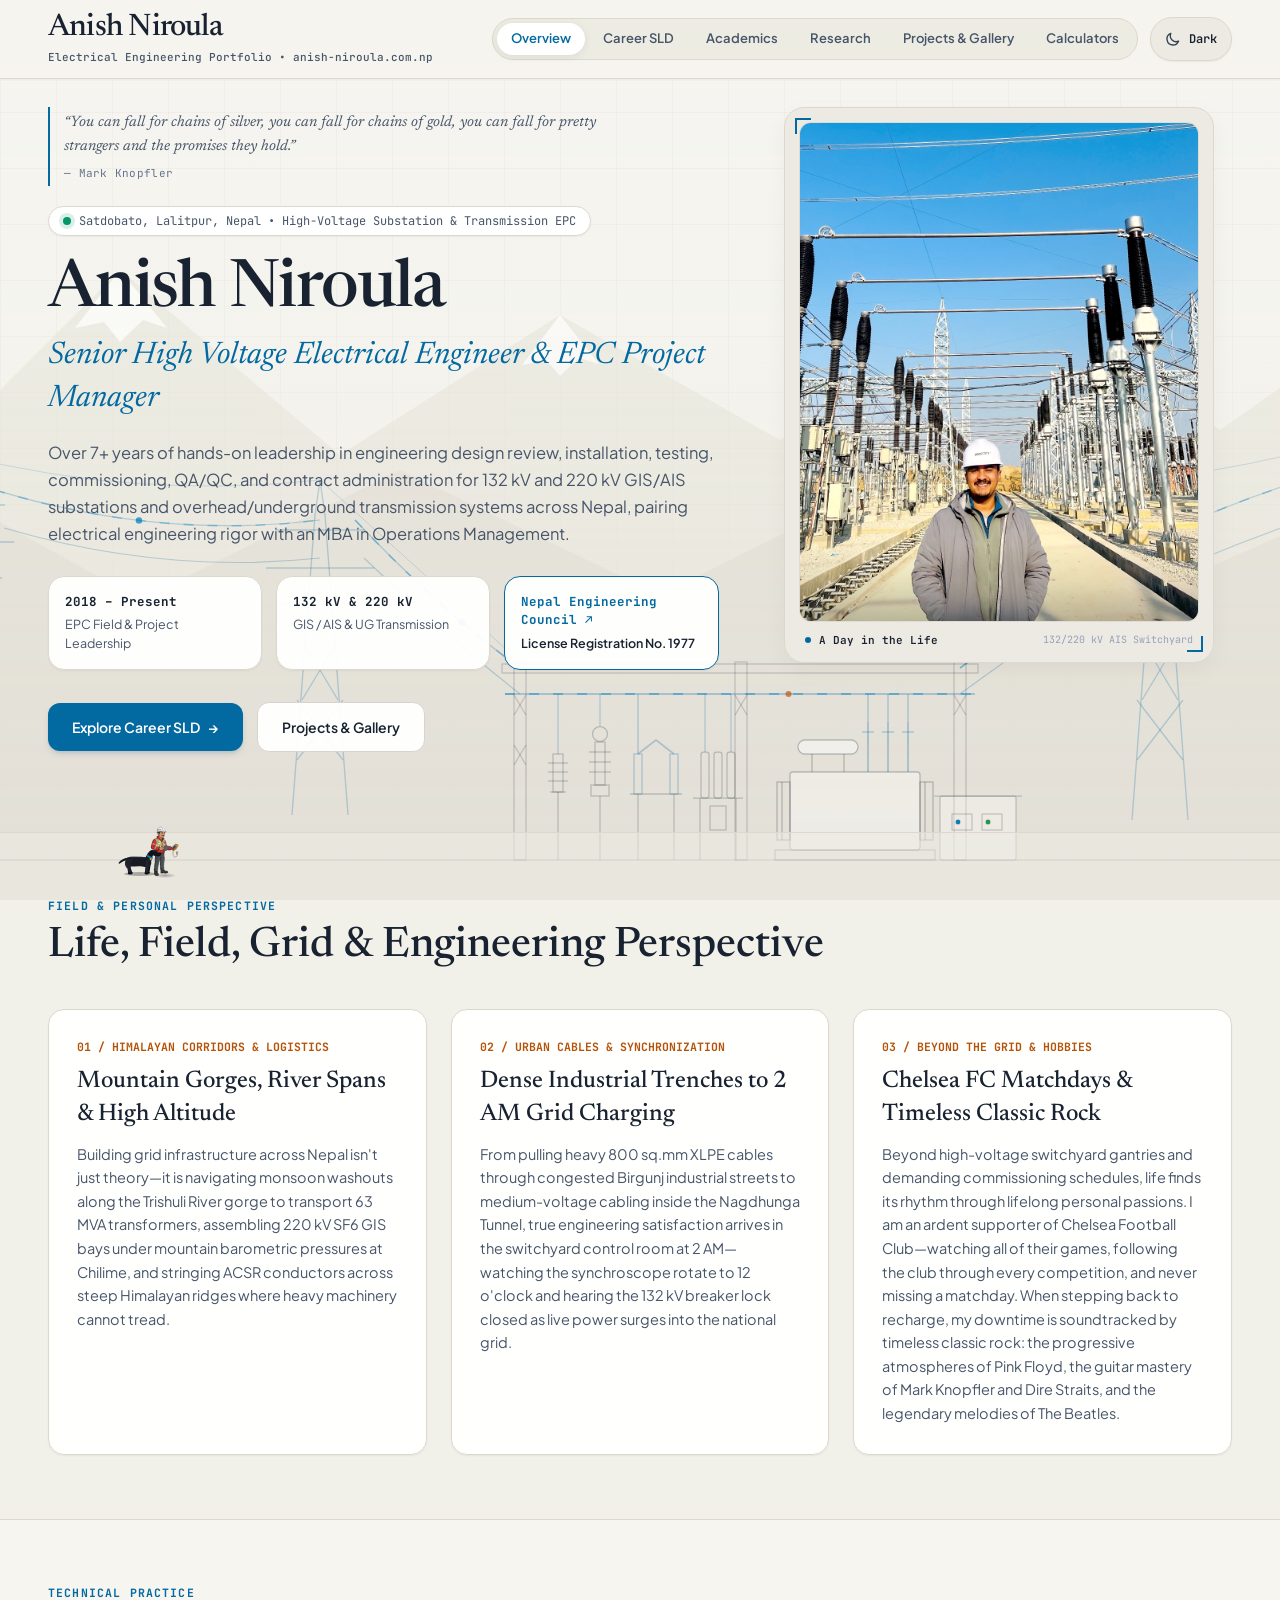
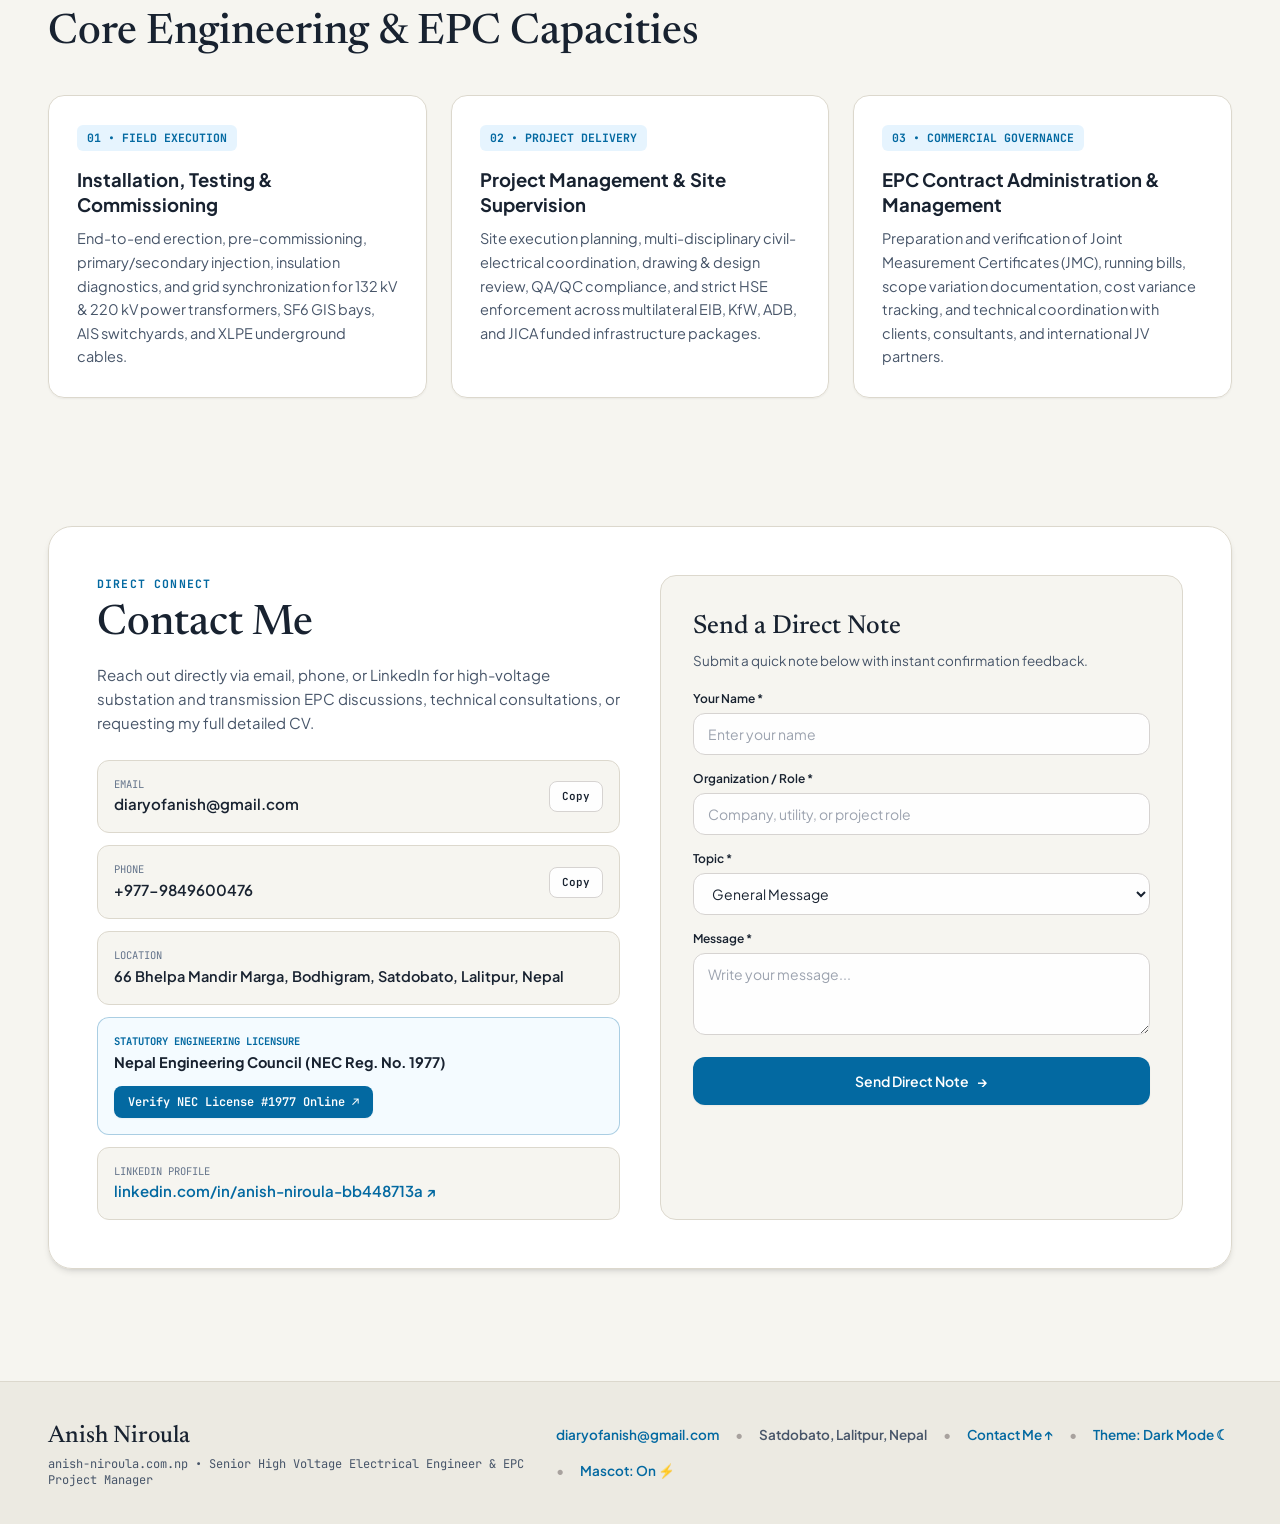
==== commit 4b9a8edc: "feat(calculators): compact 4-tab workbench, MVA transformer sizing, clean labels, and scoped standar" ====
--- a/index.html
+++ b/index.html
@@ -131,7 +131,7 @@
   </script>
 
   <!-- Custom Architectural & Animation Stylesheet -->
-  <link rel="stylesheet" href="css/styles.css?v=5.5" />
+  <link rel="stylesheet" href="css/styles.css?v=5.6" />
 </head>
 
 <body class="drafting-grid-bg pb-[calc(5rem+env(safe-area-inset-bottom))] md:pb-0 antialiased selection:bg-sky-200">
@@ -1950,189 +1950,282 @@
          VIEW 6: ELECTRICAL ENGINEERING, SUBSTATION & GRID CALCULATORS (400V - 400kV)
          Multi-Standard Compliant: IEC, NBC 207 (Nepal), IS, BS 7671
          ======================================================================= -->
-    <section id="view-calculators" class="page-view py-10 sm:py-14" aria-label="Electrical Engineering Calculators & Power System Workbench">
+<!-- =======================================================================
+         VIEW 6: ELECTRICAL ENGINEERING, SUBSTATION & GRID CALCULATORS (400V - 400kV)
+         Multi-Standard & Compact Engineering Workbench
+         ======================================================================= -->
+    <section id="view-calculators" class="page-view py-8 sm:py-12" aria-label="Electrical Engineering Calculators & Power System Workbench">
       <div class="max-w-7xl mx-auto px-4 sm:px-6 lg:px-8">
         
         <!-- Header Banner -->
-        <div class="mb-8">
-          <div class="inline-flex items-center gap-2 px-3 py-1 rounded-full bg-cerulean/10 text-cerulean dark:text-[#38BDF8] border border-cerulean/20 text-xs font-mono font-semibold uppercase tracking-wider mb-3">
-            <span>⚡ Engineering Computation Suite</span>
-            <span class="text-stone-300 dark:text-slate-600">&bull;</span>
-            <span>230 V &ndash; 400 kV Grid Spectrum</span>
-          </div>
-          <h2 class="text-3xl sm:text-4xl font-serif font-bold text-ink dark:text-[#F8FAFC] tracking-tight">
-            Electrical Engineering &amp; Power System Calculators
-          </h2>
-          <p class="mt-2 text-slate-600 dark:text-[#94A3B8] max-w-4xl text-sm sm:text-base leading-relaxed">
-            Interactive engineering workbench bridging academic power fundamentals, domestic &amp; building wiring (<strong class="text-ink dark:text-white">Nepal National Building Code NBC 207:2003</strong> &amp; <strong class="text-ink dark:text-white">IEC 60364</strong>), and high-voltage transmission, substation &amp; protection engineering. Real-time mathematical derivations and multi-standard compliance.
-          </p>
+        <div class="mb-6 flex flex-col md:flex-row md:items-end justify-between gap-4 border-b border-hairline dark:border-[#233247] pb-5">
+          <div>
+            <div class="inline-flex items-center gap-2 px-3 py-0.5 rounded-full bg-cerulean/10 text-cerulean dark:text-[#38BDF8] border border-cerulean/20 text-xs font-mono font-semibold uppercase tracking-wider mb-2">
+              <span>⚡ Engineering Computation Suite</span>
+              <span class="text-stone-300 dark:text-slate-600">&bull;</span>
+              <span>230 V &ndash; 400 kV Grid Spectrum</span>
+            </div>
+            <h2 class="text-2xl sm:text-3xl font-serif font-bold text-ink dark:text-[#F8FAFC] tracking-tight">
+              Electrical Engineering &amp; Power System Calculators
+            </h2>
+            <p class="mt-1 text-slate-600 dark:text-[#94A3B8] text-xs sm:text-sm max-w-3xl leading-relaxed">
+              Interactive engineering workbench for high-voltage substations, transmission lines, domestic building electrification (<strong class="text-ink dark:text-white">Nepal National Building Code NBC 207:2003</strong> &amp; <strong class="text-ink dark:text-white">IEC 60364</strong>), and power system physics.
+            </p>
+          </div>
+
+          <!-- Quick Voltage Pills -->
+          <div class="flex-shrink-0">
+            <div class="text-[11px] font-mono font-bold uppercase tracking-wider text-slate-400 mb-1.5 md:text-right">Voltage Presets</div>
+            <div class="flex flex-wrap items-center gap-1" id="calcVoltageBar">
+              <button type="button" class="calc-volt-pill px-2 py-0.5 rounded text-[11px] font-mono border border-hairline dark:border-[#334155] bg-linen dark:bg-[#1E293B] text-slate-700 dark:text-[#CBD5E1] hover:border-cerulean cursor-pointer" onclick="applyVoltagePreset(0.23, '1-Phase')">230V</button>
+              <button type="button" class="calc-volt-pill px-2 py-0.5 rounded text-[11px] font-mono border border-hairline dark:border-[#334155] bg-linen dark:bg-[#1E293B] text-slate-700 dark:text-[#CBD5E1] hover:border-cerulean cursor-pointer" onclick="applyVoltagePreset(0.4, '3-Phase')">400V</button>
+              <button type="button" class="calc-volt-pill px-2 py-0.5 rounded text-[11px] font-mono border border-hairline dark:border-[#334155] bg-linen dark:bg-[#1E293B] text-slate-700 dark:text-[#CBD5E1] hover:border-cerulean cursor-pointer" onclick="applyVoltagePreset(11, 'MV')">11kV</button>
+              <button type="button" class="calc-volt-pill px-2 py-0.5 rounded text-[11px] font-mono border border-hairline dark:border-[#334155] bg-linen dark:bg-[#1E293B] text-slate-700 dark:text-[#CBD5E1] hover:border-cerulean cursor-pointer" onclick="applyVoltagePreset(33, 'MV')">33kV</button>
+              <button type="button" class="calc-volt-pill px-2 py-0.5 rounded text-[11px] font-mono border border-hairline dark:border-[#334155] bg-linen dark:bg-[#1E293B] text-slate-700 dark:text-[#CBD5E1] hover:border-cerulean cursor-pointer" onclick="applyVoltagePreset(66, 'HV')">66kV</button>
+              <button type="button" class="calc-volt-pill active px-2 py-0.5 rounded text-[11px] font-mono border border-cerulean bg-cerulean text-white cursor-pointer" onclick="applyVoltagePreset(132, 'HV')">132kV</button>
+              <button type="button" class="calc-volt-pill px-2 py-0.5 rounded text-[11px] font-mono border border-hairline dark:border-[#334155] bg-linen dark:bg-[#1E293B] text-slate-700 dark:text-[#CBD5E1] hover:border-cerulean cursor-pointer" onclick="applyVoltagePreset(220, 'EHV')">220kV</button>
+              <button type="button" class="calc-volt-pill px-2 py-0.5 rounded text-[11px] font-mono border border-hairline dark:border-[#334155] bg-linen dark:bg-[#1E293B] text-slate-700 dark:text-[#CBD5E1] hover:border-cerulean cursor-pointer" onclick="applyVoltagePreset(400, 'EHV')">400kV</button>
+            </div>
+          </div>
         </div>
 
-        <!-- Sticky / Top Control Hub: Standard Selector & Voltage Spectrum -->
-        <div class="bg-card dark:bg-[#151F2E] border border-hairline dark:border-[#233247] rounded-2xl p-4 sm:p-5 mb-8 shadow-sm">
-          <div class="flex flex-col lg:flex-row lg:items-center justify-between gap-4">
-            
-            <!-- Standard / Code Selector -->
-            <div>
-              <div class="text-xs font-mono font-bold uppercase tracking-wider text-slate-500 dark:text-[#64748B] mb-2 flex items-center gap-1.5">
-                <svg class="w-4 h-4 text-cerulean dark:text-[#38BDF8]" fill="none" viewBox="0 0 24 24" stroke="currentColor"><path stroke-linecap="round" stroke-linejoin="round" stroke-width="2" d="M9 12l2 2 4-4m5.618-4.016A11.955 11.955 0 0112 2.944a11.955 11.955 0 01-8.618 3.04A12.02 12.02 0 003 9c0 5.591 3.824 10.29 9 11.622 5.176-1.332 9-6.03 9-11.622 0-1.042-.133-2.052-.382-3.016z"/></svg>
-                <span>Active Regulatory Code &amp; Standard</span>
-              </div>
-              <div class="flex flex-wrap items-center gap-1.5" id="calcStandardSelector" role="tablist" aria-label="Regulatory Standards">
-                <button type="button" class="calc-std-pill active px-3 py-1.5 rounded-lg text-xs font-semibold cursor-pointer transition-all border border-cerulean bg-cerulean text-white shadow-sm" data-std="IEC" onclick="setCalcStandard('IEC')">
-                  🌐 IEC (International)
-                </button>
-                <button type="button" class="calc-std-pill px-3 py-1.5 rounded-lg text-xs font-semibold cursor-pointer transition-all border border-hairline dark:border-[#233247] bg-linen/50 dark:bg-[#1E293B] text-slate-700 dark:text-[#CBD5E1] hover:border-cerulean" data-std="NBC" onclick="setCalcStandard('NBC')">
-                  🇳🇵 NEA / NBC 207 (Nepal)
-                </button>
-                <button type="button" class="calc-std-pill px-3 py-1.5 rounded-lg text-xs font-semibold cursor-pointer transition-all border border-hairline dark:border-[#233247] bg-linen/50 dark:bg-[#1E293B] text-slate-700 dark:text-[#CBD5E1] hover:border-cerulean" data-std="IS" onclick="setCalcStandard('IS')">
-                  🇮🇳 IS (Indian Standards)
-                </button>
-                <button type="button" class="calc-std-pill px-3 py-1.5 rounded-lg text-xs font-semibold cursor-pointer transition-all border border-hairline dark:border-[#233247] bg-linen/50 dark:bg-[#1E293B] text-slate-700 dark:text-[#CBD5E1] hover:border-cerulean" data-std="BS" onclick="setCalcStandard('BS')">
-                  🇬🇧 BS 7671 (British / IET)
-                </button>
-              </div>
-            </div>
-
-            <!-- Standard Citation Badge -->
-            <div class="lg:text-right">
-              <span id="activeStdBadge" class="inline-flex items-center gap-1.5 px-3 py-1.5 rounded-lg bg-linen dark:bg-[#1E293B] text-slate-700 dark:text-[#94A3B8] font-mono text-xs border border-hairline dark:border-[#334155]">
-                <span class="w-2 h-2 rounded-full bg-emerald-500 animate-pulse"></span>
-                <span id="activeStdCitationText">IEC 60364 / IEC 60287 / IEC 60909 Global Baseline</span>
-              </span>
-            </div>
-
-          </div>
-
-          <!-- Divider -->
-          <div class="h-px bg-hairline dark:bg-[#233247] my-4"></div>
-
-          <!-- Voltage Spectrum Quick Bar -->
-          <div>
-            <div class="text-xs font-mono font-bold uppercase tracking-wider text-slate-500 dark:text-[#64748B] mb-2 flex items-center justify-between">
-              <span>Grid Voltage Spectrum Presets</span>
-              <span class="text-[11px] font-normal text-slate-400">Click to auto-populate voltage parameters</span>
-            </div>
-            <div class="flex flex-wrap items-center gap-1.5" id="calcVoltageBar">
-              <button type="button" class="calc-volt-pill px-2.5 py-1 rounded-md text-xs font-mono font-semibold border border-hairline dark:border-[#334155] bg-linen dark:bg-[#1E293B] text-slate-700 dark:text-[#CBD5E1] hover:border-cerulean" onclick="applyVoltagePreset(0.23, '1-Phase')">230 V (1-Ph)</button>
-              <button type="button" class="calc-volt-pill active px-2.5 py-1 rounded-md text-xs font-mono font-semibold border border-cerulean bg-cerulean text-white" onclick="applyVoltagePreset(0.4, '3-Phase')">400 V (3-Ph)</button>
-              <button type="button" class="calc-volt-pill px-2.5 py-1 rounded-md text-xs font-mono font-semibold border border-hairline dark:border-[#334155] bg-linen dark:bg-[#1E293B] text-slate-700 dark:text-[#CBD5E1] hover:border-cerulean" onclick="applyVoltagePreset(11, 'MV')">11 kV</button>
-              <button type="button" class="calc-volt-pill px-2.5 py-1 rounded-md text-xs font-mono font-semibold border border-hairline dark:border-[#334155] bg-linen dark:bg-[#1E293B] text-slate-700 dark:text-[#CBD5E1] hover:border-cerulean" onclick="applyVoltagePreset(33, 'MV')">33 kV</button>
-              <button type="button" class="calc-volt-pill px-2.5 py-1 rounded-md text-xs font-mono font-semibold border border-hairline dark:border-[#334155] bg-linen dark:bg-[#1E293B] text-slate-700 dark:text-[#CBD5E1] hover:border-cerulean" onclick="applyVoltagePreset(66, 'HV')">66 kV</button>
-              <button type="button" class="calc-volt-pill px-2.5 py-1 rounded-md text-xs font-mono font-semibold border border-hairline dark:border-[#334155] bg-linen dark:bg-[#1E293B] text-slate-700 dark:text-[#CBD5E1] hover:border-cerulean" onclick="applyVoltagePreset(132, 'HV')">132 kV</button>
-              <button type="button" class="calc-volt-pill px-2.5 py-1 rounded-md text-xs font-mono font-semibold border border-hairline dark:border-[#334155] bg-linen dark:bg-[#1E293B] text-slate-700 dark:text-[#CBD5E1] hover:border-cerulean" onclick="applyVoltagePreset(220, 'EHV')">220 kV</button>
-              <button type="button" class="calc-volt-pill px-2.5 py-1 rounded-md text-xs font-mono font-semibold border border-hairline dark:border-[#334155] bg-linen dark:bg-[#1E293B] text-slate-700 dark:text-[#CBD5E1] hover:border-cerulean" onclick="applyVoltagePreset(400, 'EHV')">400 kV</button>
-            </div>
-          </div>
-
-          <!-- Category Filter Bar -->
-          <div class="mt-4 pt-3 border-t border-hairline dark:border-[#233247] flex flex-wrap items-center gap-2">
-            <span class="text-xs font-mono text-slate-500 mr-1">Filter Modules:</span>
-            <button type="button" class="calc-filter-pill active px-3 py-1 rounded-full text-xs font-semibold bg-ink text-white dark:bg-white dark:text-ink cursor-pointer" data-cat="all" onclick="filterCalcCategory('all')">All (12)</button>
-            <button type="button" class="calc-filter-pill px-3 py-1 rounded-full text-xs font-semibold bg-linen dark:bg-[#1E293B] text-slate-700 dark:text-[#CBD5E1] hover:bg-slate-200 cursor-pointer" data-cat="building" onclick="filterCalcCategory('building')">🏠 Domestic &amp; NBC 207</button>
-            <button type="button" class="calc-filter-pill px-3 py-1 rounded-full text-xs font-semibold bg-linen dark:bg-[#1E293B] text-slate-700 dark:text-[#CBD5E1] hover:bg-slate-200 cursor-pointer" data-cat="energy" onclick="filterCalcCategory('energy')">🔄 Energy &amp; Power Units</button>
-            <button type="button" class="calc-filter-pill px-3 py-1 rounded-full text-xs font-semibold bg-linen dark:bg-[#1E293B] text-slate-700 dark:text-[#CBD5E1] hover:bg-slate-200 cursor-pointer" data-cat="transformer" onclick="filterCalcCategory('transformer')">⚙ Transformers &amp; Load</button>
-            <button type="button" class="calc-filter-pill px-3 py-1 rounded-full text-xs font-semibold bg-linen dark:bg-[#1E293B] text-slate-700 dark:text-[#CBD5E1] hover:bg-slate-200 cursor-pointer" data-cat="fault" onclick="filterCalcCategory('fault')">💥 Faults &amp; Busbars</button>
-            <button type="button" class="calc-filter-pill px-3 py-1 rounded-full text-xs font-semibold bg-linen dark:bg-[#1E293B] text-slate-700 dark:text-[#CBD5E1] hover:bg-slate-200 cursor-pointer" data-cat="transmission" onclick="filterCalcCategory('transmission')">🔌 Cables &amp; Transmission SIL</button>
-            <button type="button" class="calc-filter-pill px-3 py-1 rounded-full text-xs font-semibold bg-linen dark:bg-[#1E293B] text-slate-700 dark:text-[#CBD5E1] hover:bg-slate-200 cursor-pointer" data-cat="protection" onclick="filterCalcCategory('protection')">🛡 Protection &amp; Arresters</button>
+        <!-- Compact Navigation & Category Hub -->
+        <div class="flex flex-col sm:flex-row items-stretch sm:items-center justify-between gap-3 mb-6 bg-linen/50 dark:bg-[#151F2E] p-2 rounded-xl border border-hairline dark:border-[#233247]">
+          
+          <!-- Category Tabs (4 Clean Panels + All) -->
+          <div class="flex flex-wrap items-center gap-1" id="calcCategoryTabs" role="tablist">
+            <button type="button" class="calc-filter-pill active px-3 py-1.5 rounded-lg text-xs font-semibold bg-ink text-white dark:bg-white dark:text-ink cursor-pointer transition-all" data-cat="substation" onclick="filterCalcCategory('substation')">
+              ⚙ Substations &amp; Transformers
+            </button>
+            <button type="button" class="calc-filter-pill px-3 py-1.5 rounded-lg text-xs font-semibold bg-transparent text-slate-700 dark:text-[#CBD5E1] hover:bg-linen/80 dark:hover:bg-[#1E293B] cursor-pointer transition-all" data-cat="building" onclick="filterCalcCategory('building')">
+              🏠 Building &amp; LV Wiring
+            </button>
+            <button type="button" class="calc-filter-pill px-3 py-1.5 rounded-lg text-xs font-semibold bg-transparent text-slate-700 dark:text-[#CBD5E1] hover:bg-linen/80 dark:hover:bg-[#1E293B] cursor-pointer transition-all" data-cat="transmission" onclick="filterCalcCategory('transmission')">
+              🔌 Transmission &amp; Cables
+            </button>
+            <button type="button" class="calc-filter-pill px-3 py-1.5 rounded-lg text-xs font-semibold bg-transparent text-slate-700 dark:text-[#CBD5E1] hover:bg-linen/80 dark:hover:bg-[#1E293B] cursor-pointer transition-all" data-cat="protection" onclick="filterCalcCategory('protection')">
+              🛡 Protection &amp; Physics
+            </button>
+            <button type="button" class="calc-filter-pill px-3 py-1.5 rounded-lg text-xs font-semibold bg-transparent text-slate-500 dark:text-[#94A3B8] hover:bg-linen/80 dark:hover:bg-[#1E293B] cursor-pointer transition-all" data-cat="all" onclick="filterCalcCategory('all')">
+              ⚡ View All (Compact)
+            </button>
+          </div>
+
+          <!-- Regulatory Standards Dropdown (Explicitly for Building & Installation Codes) -->
+          <div class="flex items-center gap-2 flex-shrink-0 px-2 py-1 bg-white/70 dark:bg-[#101725] rounded-lg border border-hairline dark:border-[#233247]">
+            <span class="text-[11px] font-mono text-slate-500 whitespace-nowrap">Installation Code:</span>
+            <select id="calcStandardSelect" class="bg-transparent text-xs font-mono font-semibold text-cerulean dark:text-[#38BDF8] outline-none cursor-pointer" onchange="setCalcStandard(this.value)">
+              <option value="IEC" selected>🌐 IEC 60364 / Global</option>
+              <option value="NBC">🇳🇵 Nepal NBC 207:2003</option>
+              <option value="IS">🇮🇳 IS 732 / IS 3043</option>
+              <option value="BS">🇬🇧 BS 7671 (IET)</option>
+            </select>
           </div>
 
         </div>
 
-        <!-- 12 Calculators Grid -->
-        <div class="grid grid-cols-1 lg:grid-cols-2 gap-6" id="calcCardsContainer">
+        <!-- Scope Context Callout -->
+        <div id="calcScopeNote" class="mb-5 px-3 py-2 rounded-lg bg-linen/40 dark:bg-[#101725] border border-hairline dark:border-[#1E293B] flex items-center justify-between text-xs font-mono text-slate-600 dark:text-[#94A3B8]">
+          <span id="activeStdCitationText">Universal Electrical Physics &amp; IEC Baseline Active</span>
+          <span class="text-[11px] text-slate-400">Installation standards apply to wiring sizes, drop limits &amp; earthing</span>
+        </div>
+
+        <!-- 12 Calculators Grid (Streamlined & Compact) -->
+        <div class="grid grid-cols-1 lg:grid-cols-2 gap-5" id="calcCardsContainer">
 
           <!-- =================================================================
-               MODULE 0: MULTI-DOMAIN ENERGY & POWER UNIT CONVERSION & DURATION
+               MODULE 4: POWER TRANSFORMER SIZING & FULL LOAD CURRENTS (IN MVA)
                ================================================================= -->
-          <div class="calc-card bg-card dark:bg-[#151F2E] border border-hairline dark:border-[#233247] rounded-2xl p-5 shadow-sm" data-category="energy">
-            <div class="flex items-start justify-between gap-3 mb-4">
-              <div>
-                <span class="inline-block px-2.5 py-0.5 rounded text-[11px] font-mono font-semibold bg-indigo-50 dark:bg-indigo-950/60 text-indigo-700 dark:text-indigo-300 border border-indigo-200 dark:border-indigo-800/50 mb-1">Module 0 &bull; Physics &amp; Thermodynamics</span>
-                <h3 class="text-lg font-serif font-bold text-ink dark:text-[#F8FAFC]">Energy &amp; Power Unit Converter &bull; E = P &times; t</h3>
-              </div>
-              <button type="button" class="text-xs text-cerulean dark:text-[#38BDF8] font-mono hover:underline flex items-center gap-1" onclick="copyCalcReport('mod0')">
+          <div class="calc-card bg-card dark:bg-[#151F2E] border border-hairline dark:border-[#233247] rounded-xl p-4 shadow-sm" data-category="substation">
+            <div class="flex items-start justify-between gap-3 mb-3">
+              <div>
+                <span class="inline-block px-2 py-0.5 rounded text-[10.5px] font-mono font-semibold bg-violet-50 dark:bg-violet-950/60 text-violet-700 dark:text-violet-300 border border-violet-200 dark:border-violet-800/50 mb-1">Substation Transformers &bull; IEC 60076</span>
+                <h3 class="text-base font-serif font-bold text-ink dark:text-[#F8FAFC]">Power Transformer Sizing &amp; Full Load Current</h3>
+              </div>
+              <button type="button" class="text-xs text-cerulean dark:text-[#38BDF8] font-mono hover:underline flex items-center gap-1" onclick="copyCalcReport('mod4')">
                 <svg class="w-3.5 h-3.5" fill="none" viewBox="0 0 24 24" stroke="currentColor"><path stroke-linecap="round" stroke-linejoin="round" stroke-width="2" d="M8 16H6a2 2 0 01-2-2V6a2 2 0 012-2h8a2 2 0 012 2v2m-6 12h8a2 2 0 002-2v-8a2 2 0 00-2-2h-8a2 2 0 00-2 2v8a2 2 0 002 2z"/></svg>
                 <span>Copy</span>
               </button>
             </div>
 
-            <!-- Inputs Grid -->
-            <div class="grid grid-cols-1 sm:grid-cols-3 gap-3 mb-4">
-              <div class="sm:col-span-2">
-                <label class="block text-xs font-mono text-slate-500 mb-1">Power Value</label>
-                <input type="number" id="m0_powerVal" value="10" step="any" min="0" class="w-full px-3 py-2 rounded-lg border border-hairline dark:border-[#334155] bg-linen/40 dark:bg-[#1E293B] text-ink dark:text-[#F8FAFC] font-mono text-sm focus:border-cerulean outline-none" oninput="runMod0()">
-              </div>
-              <div>
-                <label class="block text-xs font-mono text-slate-500 mb-1">Power Unit</label>
-                <select id="m0_powerUnit" class="w-full px-2 py-2 rounded-lg border border-hairline dark:border-[#334155] bg-linen/40 dark:bg-[#1E293B] text-ink dark:text-[#F8FAFC] font-mono text-xs focus:border-cerulean outline-none" onchange="runMod0()">
-                  <option value="kW" selected>kW (Kilowatts)</option>
-                  <option value="W">W (Watts)</option>
-                  <option value="MW">MW (Megawatts)</option>
-                  <option value="hp">hp (Imperial HP = 745.7 W)</option>
-                  <option value="PS">PS (Metric HP = 735.5 W)</option>
-                  <option value="BTU_h">BTU/hr</option>
-                  <option value="J_s">J/s (Joules/sec)</option>
+            <!-- Inputs (Clean Non-Formula Labels, Load in MVA) -->
+            <div class="grid grid-cols-2 sm:grid-cols-4 gap-2 mb-3">
+              <div>
+                <label class="block text-[11px] font-mono text-slate-500 mb-0.5">Primary Voltage (kV)</label>
+                <input type="number" id="m4_v1" value="132" step="any" min="0.4" class="w-full px-2.5 py-1.5 rounded-lg border border-hairline dark:border-[#334155] bg-linen/40 dark:bg-[#1E293B] text-ink dark:text-[#F8FAFC] font-mono text-xs focus:border-cerulean outline-none" oninput="runMod4()">
+              </div>
+              <div>
+                <label class="block text-[11px] font-mono text-slate-500 mb-0.5">Secondary Voltage (kV)</label>
+                <input type="number" id="m4_v2" value="33" step="any" min="0.23" class="w-full px-2.5 py-1.5 rounded-lg border border-hairline dark:border-[#334155] bg-linen/40 dark:bg-[#1E293B] text-ink dark:text-[#F8FAFC] font-mono text-xs focus:border-cerulean outline-none" oninput="runMod4()">
+              </div>
+              <div>
+                <label class="block text-[11px] font-mono text-slate-500 mb-0.5">Connected Load (MVA)</label>
+                <input type="number" id="m4_loadMva" value="50" step="any" min="0.01" class="w-full px-2.5 py-1.5 rounded-lg border border-hairline dark:border-[#334155] bg-linen/40 dark:bg-[#1E293B] text-ink dark:text-[#F8FAFC] font-mono text-xs focus:border-cerulean outline-none" oninput="runMod4()">
+              </div>
+              <div>
+                <label class="block text-[11px] font-mono text-slate-500 mb-0.5">Growth Margin (%)</label>
+                <input type="number" id="m4_margin" value="20" step="5" min="0" max="100" class="w-full px-2.5 py-1.5 rounded-lg border border-hairline dark:border-[#334155] bg-linen/40 dark:bg-[#1E293B] text-ink dark:text-[#F8FAFC] font-mono text-xs focus:border-cerulean outline-none" oninput="runMod4()">
+              </div>
+            </div>
+
+            <!-- Results Panel -->
+            <div class="bg-linen/60 dark:bg-[#1A2637] rounded-lg p-3 border border-hairline dark:border-[#28384D] mb-2.5">
+              <div class="grid grid-cols-2 sm:grid-cols-4 gap-2 text-center font-mono">
+                <div class="p-1.5 rounded bg-white dark:bg-[#111A28] border border-hairline dark:border-[#233247]">
+                  <div class="text-[9.5px] text-slate-400">Design Load</div>
+                  <div id="m4_res_sreq" class="text-xs font-bold text-ink dark:text-white">60.00 MVA</div>
+                </div>
+                <div class="p-1.5 rounded bg-white dark:bg-[#111A28] border border-hairline dark:border-[#233247]">
+                  <div class="text-[9.5px] text-slate-400">Std Rating</div>
+                  <div id="m4_res_rating" class="text-xs font-bold text-cerulean dark:text-[#38BDF8]">63.0 MVA</div>
+                </div>
+                <div class="p-1.5 rounded bg-white dark:bg-[#111A28] border border-hairline dark:border-[#233247]">
+                  <div class="text-[9.5px] text-slate-400">Primary FLC</div>
+                  <div id="m4_res_ihv" class="text-xs font-bold text-emerald-600 dark:text-emerald-400">275.6 A</div>
+                </div>
+                <div class="p-1.5 rounded bg-white dark:bg-[#111A28] border border-hairline dark:border-[#233247]">
+                  <div class="text-[9.5px] text-slate-400">Secondary FLC</div>
+                  <div id="m4_res_ilv" class="text-xs font-bold text-indigo-600 dark:text-indigo-400">1102.2 A</div>
+                </div>
+              </div>
+            </div>
+
+            <!-- Compact Formula Disclosure -->
+            <details class="text-[11px] text-slate-500">
+              <summary class="cursor-pointer font-mono text-cerulean dark:text-[#38BDF8] hover:underline">Formulas &amp; Standard Ratings &darr;</summary>
+              <div class="p-2 mt-1 rounded bg-linen/40 dark:bg-[#1E293B] font-mono leading-relaxed">
+                <div>&bull; $I_{primary} = +rac{S_{std}}{\sqrt{3} 	imes V_{primary}}$, $I_{secondary} = +rac{S_{std}}{\sqrt{3} 	imes V_{secondary}}$</div>
+                <div>&bull; Standard IEC grid ratings: $3.15, 5, 8, 10, 16, 20, 25, 31.5, 40, 50, 63, 100, 160, 200, 315	ext{ MVA}$</div>
+              </div>
+            </details>
+          </div>
+
+          <!-- =================================================================
+               MODULE 5: BUSBAR SYMMETRICAL FAULT LEVEL & SHORT CIRCUIT (IEC 60909)
+               ================================================================= -->
+          <div class="calc-card bg-card dark:bg-[#151F2E] border border-hairline dark:border-[#233247] rounded-xl p-4 shadow-sm" data-category="substation">
+            <div class="flex items-start justify-between gap-3 mb-3">
+              <div>
+                <span class="inline-block px-2 py-0.5 rounded text-[10.5px] font-mono font-semibold bg-rose-50 dark:bg-rose-950/60 text-rose-700 dark:text-rose-300 border border-rose-200 dark:border-rose-800/50 mb-1">Fault Analysis &bull; IEC 60909</span>
+                <h3 class="text-base font-serif font-bold text-ink dark:text-[#F8FAFC]">Busbar Fault Level &amp; Short-Circuit Current</h3>
+              </div>
+              <button type="button" class="text-xs text-cerulean dark:text-[#38BDF8] font-mono hover:underline flex items-center gap-1" onclick="copyCalcReport('mod5')">
+                <svg class="w-3.5 h-3.5" fill="none" viewBox="0 0 24 24" stroke="currentColor"><path stroke-linecap="round" stroke-linejoin="round" stroke-width="2" d="M8 16H6a2 2 0 01-2-2V6a2 2 0 012-2h8a2 2 0 012 2v2m-6 12h8a2 2 0 002-2v-8a2 2 0 00-2-2h-8a2 2 0 00-2 2v8a2 2 0 002 2z"/></svg>
+                <span>Copy</span>
+              </button>
+            </div>
+
+            <div class="grid grid-cols-2 sm:grid-cols-4 gap-2 mb-3">
+              <div>
+                <label class="block text-[11px] font-mono text-slate-500 mb-0.5">Bus Voltage (kV)</label>
+                <input type="number" id="m5_vkv" value="33" step="any" min="0.4" class="w-full px-2.5 py-1.5 rounded-lg border border-hairline dark:border-[#334155] bg-linen/40 dark:bg-[#1E293B] text-ink dark:text-[#F8FAFC] font-mono text-xs focus:border-cerulean outline-none" oninput="runMod5()">
+              </div>
+              <div>
+                <label class="block text-[11px] font-mono text-slate-500 mb-0.5">Tx Capacity (MVA)</label>
+                <input type="number" id="m5_txMva" value="63" step="any" min="0.1" class="w-full px-2.5 py-1.5 rounded-lg border border-hairline dark:border-[#334155] bg-linen/40 dark:bg-[#1E293B] text-ink dark:text-[#F8FAFC] font-mono text-xs focus:border-cerulean outline-none" oninput="runMod5()">
+              </div>
+              <div>
+                <label class="block text-[11px] font-mono text-slate-500 mb-0.5">Tx Impedance (%Z)</label>
+                <input type="number" id="m5_zpct" value="12.5" step="0.5" min="2" max="25" class="w-full px-2.5 py-1.5 rounded-lg border border-hairline dark:border-[#334155] bg-linen/40 dark:bg-[#1E293B] text-ink dark:text-[#F8FAFC] font-mono text-xs focus:border-cerulean outline-none" oninput="runMod5()">
+              </div>
+              <div>
+                <label class="block text-[11px] font-mono text-slate-500 mb-0.5">Grid Source (MVA)</label>
+                <input type="number" id="m5_gridMva" value="2500" step="100" min="50" class="w-full px-2.5 py-1.5 rounded-lg border border-hairline dark:border-[#334155] bg-linen/40 dark:bg-[#1E293B] text-ink dark:text-[#F8FAFC] font-mono text-xs focus:border-cerulean outline-none" oninput="runMod5()">
+              </div>
+            </div>
+
+            <!-- Results -->
+            <div class="bg-linen/60 dark:bg-[#1A2637] rounded-lg p-3 border border-hairline dark:border-[#28384D] mb-2.5">
+              <div class="grid grid-cols-3 gap-2 text-center font-mono">
+                <div class="p-1.5 rounded bg-white dark:bg-[#111A28] border border-hairline dark:border-[#233247]">
+                  <div class="text-[9.5px] text-slate-400">Fault Current $I_{sc}$</div>
+                  <div id="m5_res_isc" class="text-xs font-bold text-rose-600 dark:text-rose-400">7.34 kA rms</div>
+                </div>
+                <div class="p-1.5 rounded bg-white dark:bg-[#111A28] border border-hairline dark:border-[#233247]">
+                  <div class="text-[9.5px] text-slate-400">Short Circuit MVA</div>
+                  <div id="m5_res_mva" class="text-xs font-bold text-ink dark:text-white">419.5 MVA</div>
+                </div>
+                <div class="p-1.5 rounded bg-white dark:bg-[#111A28] border border-hairline dark:border-[#233247]">
+                  <div class="text-[9.5px] text-slate-400">Peak Making $i_p$</div>
+                  <div id="m5_res_ipeak" class="text-xs font-bold text-cerulean dark:text-[#38BDF8]">18.71 kA peak</div>
+                </div>
+              </div>
+            </div>
+
+            <details class="text-[11px] text-slate-500">
+              <summary class="cursor-pointer font-mono text-cerulean dark:text-[#38BDF8] hover:underline">Fault Calculations &darr;</summary>
+              <div class="p-2 mt-1 rounded bg-linen/40 dark:bg-[#1E293B] font-mono leading-relaxed">
+                <div>&bull; $Z_{total} = Z_{tx} + Z_{grid} = 0.1984 + 0.0400 = 0.2384	ext{ pu}$ (on 100 MVA base)</div>
+                <div>&bull; $I_{sc} = +rac{100	ext{ MVA}}{\sqrt{3} 	imes V 	imes Z_{total}}$, $i_p = 2.55 	imes I_{sc}$</div>
+              </div>
+            </details>
+          </div>
+
+          <!-- =================================================================
+               MODULE 7: SUBSTATION BUSBAR SIZING & ELECTRODYNAMIC FORCES (IEC 60865)
+               ================================================================= -->
+          <div class="calc-card bg-card dark:bg-[#151F2E] border border-hairline dark:border-[#233247] rounded-xl p-4 shadow-sm" data-category="substation">
+            <div class="flex items-start justify-between gap-3 mb-3">
+              <div>
+                <span class="inline-block px-2 py-0.5 rounded text-[10.5px] font-mono font-semibold bg-orange-50 dark:bg-orange-950/60 text-orange-700 dark:text-orange-300 border border-orange-200 dark:border-orange-800/50 mb-1">Mechanical Forces &bull; IEC 60865</span>
+                <h3 class="text-base font-serif font-bold text-ink dark:text-[#F8FAFC]">Busbar Sizing &amp; Electrodynamic Force</h3>
+              </div>
+              <button type="button" class="text-xs text-cerulean dark:text-[#38BDF8] font-mono hover:underline flex items-center gap-1" onclick="copyCalcReport('mod7')">
+                <svg class="w-3.5 h-3.5" fill="none" viewBox="0 0 24 24" stroke="currentColor"><path stroke-linecap="round" stroke-linejoin="round" stroke-width="2" d="M8 16H6a2 2 0 01-2-2V6a2 2 0 012-2h8a2 2 0 012 2v2m-6 12h8a2 2 0 002-2v-8a2 2 0 00-2-2h-8a2 2 0 00-2 2v8a2 2 0 002 2z"/></svg>
+                <span>Copy</span>
+              </button>
+            </div>
+
+            <div class="grid grid-cols-2 sm:grid-cols-4 gap-2 mb-3">
+              <div>
+                <label class="block text-[11px] font-mono text-slate-500 mb-0.5">Peak Fault $i_p$ (kA)</label>
+                <input type="number" id="m7_ip" value="63" step="1" min="5" class="w-full px-2.5 py-1.5 rounded-lg border border-hairline dark:border-[#334155] bg-linen/40 dark:bg-[#1E293B] text-ink dark:text-[#F8FAFC] font-mono text-xs focus:border-cerulean outline-none" oninput="runMod7()">
+              </div>
+              <div>
+                <label class="block text-[11px] font-mono text-slate-500 mb-0.5">Phase Spacing (mm)</label>
+                <input type="number" id="m7_spacing" value="1500" step="50" min="100" class="w-full px-2.5 py-1.5 rounded-lg border border-hairline dark:border-[#334155] bg-linen/40 dark:bg-[#1E293B] text-ink dark:text-[#F8FAFC] font-mono text-xs focus:border-cerulean outline-none" oninput="runMod7()">
+              </div>
+              <div>
+                <label class="block text-[11px] font-mono text-slate-500 mb-0.5">Support Span (m)</label>
+                <input type="number" id="m7_span" value="5.0" step="0.5" min="0.5" max="20" class="w-full px-2.5 py-1.5 rounded-lg border border-hairline dark:border-[#334155] bg-linen/40 dark:bg-[#1E293B] text-ink dark:text-[#F8FAFC] font-mono text-xs focus:border-cerulean outline-none" oninput="runMod7()">
+              </div>
+              <div>
+                <label class="block text-[11px] font-mono text-slate-500 mb-0.5">Busbar Type</label>
+                <select id="m7_btype" class="w-full px-2 py-1.5 rounded-lg border border-hairline dark:border-[#334155] bg-linen/40 dark:bg-[#1E293B] text-ink dark:text-[#F8FAFC] font-mono text-xs focus:border-cerulean outline-none" onchange="runMod7()">
+                  <option value="pipe4" selected>4&quot; IPS Al Tubular</option>
+                  <option value="pipe3">3&quot; IPS Al Tubular</option>
+                  <option value="cu_100x10">100&times;10 mm Flat Cu</option>
+                  <option value="cu_50x6">50&times;6 mm Flat Cu</option>
                 </select>
               </div>
             </div>
 
-            <div class="grid grid-cols-1 sm:grid-cols-3 gap-3 mb-4">
-              <div class="sm:col-span-2">
-                <label class="block text-xs font-mono text-slate-500 mb-1">Operating Duration (t)</label>
-                <input type="number" id="m0_durationVal" value="24" step="any" min="0" class="w-full px-3 py-2 rounded-lg border border-hairline dark:border-[#334155] bg-linen/40 dark:bg-[#1E293B] text-ink dark:text-[#F8FAFC] font-mono text-sm focus:border-cerulean outline-none" oninput="runMod0()">
-              </div>
-              <div>
-                <label class="block text-xs font-mono text-slate-500 mb-1">Time Unit</label>
-                <select id="m0_durationUnit" class="w-full px-2 py-2 rounded-lg border border-hairline dark:border-[#334155] bg-linen/40 dark:bg-[#1E293B] text-ink dark:text-[#F8FAFC] font-mono text-xs focus:border-cerulean outline-none" onchange="runMod0()">
-                  <option value="hours" selected>Hours (h)</option>
-                  <option value="seconds">Seconds (s)</option>
-                  <option value="minutes">Minutes (min)</option>
-                  <option value="days">Days</option>
-                  <option value="months">Months (30d)</option>
-                  <option value="years">Years (365d)</option>
-                </select>
-              </div>
-            </div>
-
-            <!-- Dynamic Conversion Results Table -->
-            <div class="bg-linen/60 dark:bg-[#1A2637] rounded-xl p-3.5 border border-hairline dark:border-[#28384D] mb-3">
-              <div class="text-[11px] font-mono font-bold uppercase tracking-wider text-slate-500 dark:text-[#64748B] mb-2">Equivalent Energy Transferred (E = P &times; t)</div>
-              <div class="grid grid-cols-2 sm:grid-cols-4 gap-2 text-center font-mono">
-                <div class="p-2 rounded bg-white dark:bg-[#111A28] border border-hairline dark:border-[#233247]">
-                  <div class="text-[10px] text-slate-400">Kilowatt-hours</div>
-                  <div id="m0_res_kwh" class="text-sm font-bold text-cerulean dark:text-[#38BDF8]">240.0 kWh</div>
-                </div>
-                <div class="p-2 rounded bg-white dark:bg-[#111A28] border border-hairline dark:border-[#233247]">
-                  <div class="text-[10px] text-slate-400">Megajoules (MJ)</div>
-                  <div id="m0_res_mj" class="text-sm font-bold text-ink dark:text-white">864.0 MJ</div>
-                </div>
-                <div class="p-2 rounded bg-white dark:bg-[#111A28] border border-hairline dark:border-[#233247]">
-                  <div class="text-[10px] text-slate-400">BTU (Thermal)</div>
-                  <div id="m0_res_btu" class="text-sm font-bold text-ink dark:text-white">818,913 BTU</div>
-                </div>
-                <div class="p-2 rounded bg-white dark:bg-[#111A28] border border-hairline dark:border-[#233247]">
-                  <div class="text-[10px] text-slate-400">Horsepower-hrs</div>
-                  <div id="m0_res_hph" class="text-sm font-bold text-ink dark:text-white">321.8 hp&bull;h</div>
-                </div>
-              </div>
-            </div>
-
-            <!-- AC Power Triangle -->
-            <div class="grid grid-cols-3 gap-2 text-xs font-mono bg-white/70 dark:bg-[#101725] p-2.5 rounded-lg border border-hairline dark:border-[#233247]">
-              <div><span class="text-slate-400">Watts:</span> <span id="m0_res_w" class="font-bold text-ink dark:text-white">10,000 W</span></div>
-              <div><span class="text-slate-400">HP (Imp):</span> <span id="m0_res_hp" class="font-bold text-ink dark:text-white">13.41 hp</span></div>
-              <div><span class="text-slate-400">Calorie:</span> <span id="m0_res_kcal" class="font-bold text-ink dark:text-white">206,364 kcal</span></div>
-            </div>
-
-            <!-- Formula Toggle -->
-            <details class="mt-3 text-xs text-slate-600 dark:text-[#94A3B8]">
-              <summary class="cursor-pointer font-mono text-[11px] text-cerulean dark:text-[#38BDF8] hover:underline">Show Formula Steps &amp; Conversion Constants &darr;</summary>
-              <div class="p-2.5 mt-2 rounded bg-linen/40 dark:bg-[#1E293B] font-mono text-[11px] leading-relaxed">
-                <div>&bull; $1	ext{ kWh} = 3.6 	imes 10^6	ext{ Joules} = 3.6	ext{ MJ}$</div>
-                <div>&bull; $1	ext{ kWh} = 3,412.14	ext{ BTU} = 859.845	ext{ kcal}$</div>
-                <div>&bull; $1	ext{ Mechanical HP} = 745.69987	ext{ Watts} = 550	ext{ ft}\cdot	ext{lb/s}$</div>
-                <div>&bull; $1	ext{ Metric HP (PS)} = 735.49875	ext{ Watts}$</div>
+            <!-- Results -->
+            <div class="bg-linen/60 dark:bg-[#1A2637] rounded-lg p-3 border border-hairline dark:border-[#28384D] mb-2.5">
+              <div class="grid grid-cols-3 gap-2 text-center font-mono">
+                <div class="p-1.5 rounded bg-white dark:bg-[#111A28] border border-hairline dark:border-[#233247]">
+                  <div class="text-[9.5px] text-slate-400">Peak Force ($F_m$)</div>
+                  <div id="m7_res_fm" class="text-xs font-bold text-rose-600 dark:text-rose-400">529.2 N/m</div>
+                </div>
+                <div class="p-1.5 rounded bg-white dark:bg-[#111A28] border border-hairline dark:border-[#233247]">
+                  <div class="text-[9.5px] text-slate-400">Span Total</div>
+                  <div id="m7_res_ftot" class="text-xs font-bold text-ink dark:text-white">2,646 N</div>
+                </div>
+                <div class="p-1.5 rounded bg-white dark:bg-[#111A28] border border-hairline dark:border-[#233247]">
+                  <div class="text-[9.5px] text-slate-400">Post Insulator</div>
+                  <div id="m7_res_check" class="text-xs font-bold text-emerald-600 dark:text-emerald-400">&check; Safe (&lt; 8 kN)</div>
+                </div>
+              </div>
+            </div>
+
+            <details class="text-[11px] text-slate-500">
+              <summary class="cursor-pointer font-mono text-cerulean dark:text-[#38BDF8] hover:underline">Force Formula (IEC 60865) &darr;</summary>
+              <div class="p-2 mt-1 rounded bg-linen/40 dark:bg-[#1E293B] font-mono leading-relaxed">
+                <div>&bull; $F_m = 2 	imes 10^{-7} 	imes +rac{i_p^2}{a}$. Validates post insulator cantilever withstand.</div>
               </div>
             </details>
           </div>
@@ -2140,11 +2233,11 @@
           <!-- =================================================================
                MODULE 1: DOMESTIC & COMMERCIAL BUILDING WIRE SIZING & MCB (NBC 207 / IEC)
                ================================================================= -->
-          <div class="calc-card bg-card dark:bg-[#151F2E] border border-hairline dark:border-[#233247] rounded-2xl p-5 shadow-sm" data-category="building">
-            <div class="flex items-start justify-between gap-3 mb-4">
-              <div>
-                <span class="inline-block px-2.5 py-0.5 rounded text-[11px] font-mono font-semibold bg-emerald-50 dark:bg-emerald-950/60 text-emerald-700 dark:text-emerald-300 border border-emerald-200 dark:border-emerald-800/50 mb-1">Module 1 &bull; NBC 207 / IEC 60364 / IS 732</span>
-                <h3 class="text-lg font-serif font-bold text-ink dark:text-[#F8FAFC]">Appliance Load, Building Wire &amp; MCB Sizing</h3>
+          <div class="calc-card bg-card dark:bg-[#151F2E] border border-hairline dark:border-[#233247] rounded-xl p-4 shadow-sm" data-category="building">
+            <div class="flex items-start justify-between gap-3 mb-3">
+              <div>
+                <span class="inline-block px-2 py-0.5 rounded text-[10.5px] font-mono font-semibold bg-emerald-50 dark:bg-emerald-950/60 text-emerald-700 dark:text-emerald-300 border border-emerald-200 dark:border-emerald-800/50 mb-1">Building Electrification &bull; NBC 207 / IEC 60364</span>
+                <h3 class="text-base font-serif font-bold text-ink dark:text-[#F8FAFC]">Appliance Load, Building Wire &amp; MCB Sizing</h3>
               </div>
               <button type="button" class="text-xs text-cerulean dark:text-[#38BDF8] font-mono hover:underline flex items-center gap-1" onclick="copyCalcReport('mod1')">
                 <svg class="w-3.5 h-3.5" fill="none" viewBox="0 0 24 24" stroke="currentColor"><path stroke-linecap="round" stroke-linejoin="round" stroke-width="2" d="M8 16H6a2 2 0 01-2-2V6a2 2 0 012-2h8a2 2 0 012 2v2m-6 12h8a2 2 0 002-2v-8a2 2 0 00-2-2h-8a2 2 0 00-2 2v8a2 2 0 002 2z"/></svg>
@@ -2152,92 +2245,147 @@
               </button>
             </div>
 
-            <!-- Quick Appliance Preset Buttons -->
-            <div class="mb-3">
-              <span class="text-[11px] font-mono text-slate-500 block mb-1">Quick Appliance Presets:</span>
-              <div class="flex flex-wrap gap-1">
-                <button type="button" class="px-2 py-0.5 rounded text-[11px] font-mono bg-linen dark:bg-[#1E293B] text-slate-700 dark:text-[#CBD5E1] border border-hairline dark:border-[#334155] hover:border-cerulean" onclick="setAppliancePreset('light')">Lighting (300W)</button>
-                <button type="button" class="px-2 py-0.5 rounded text-[11px] font-mono bg-linen dark:bg-[#1E293B] text-slate-700 dark:text-[#CBD5E1] border border-hairline dark:border-[#334155] hover:border-cerulean" onclick="setAppliancePreset('ac15')">1.5 Ton AC (1800W)</button>
-                <button type="button" class="px-2 py-0.5 rounded text-[11px] font-mono bg-linen dark:bg-[#1E293B] text-slate-700 dark:text-[#CBD5E1] border border-hairline dark:border-[#334155] hover:border-cerulean" onclick="setAppliancePreset('geyser')">Geyser (2500W)</button>
-                <button type="button" class="px-2 py-0.5 rounded text-[11px] font-mono bg-linen dark:bg-[#1E293B] text-slate-700 dark:text-[#CBD5E1] border border-hairline dark:border-[#334155] hover:border-cerulean" onclick="setAppliancePreset('induction')">Induction (2000W)</button>
-                <button type="button" class="px-2 py-0.5 rounded text-[11px] font-mono bg-linen dark:bg-[#1E293B] text-slate-700 dark:text-[#CBD5E1] border border-hairline dark:border-[#334155] hover:border-cerulean" onclick="setAppliancePreset('pump')">1 HP Pump (746W)</button>
-                <button type="button" class="px-2 py-0.5 rounded text-[11px] font-mono bg-linen dark:bg-[#1E293B] text-slate-700 dark:text-[#CBD5E1] border border-hairline dark:border-[#334155] hover:border-cerulean" onclick="setAppliancePreset('ev')">EV Home (7.4kW)</button>
-              </div>
-            </div>
-
-            <!-- Inputs -->
-            <div class="grid grid-cols-2 sm:grid-cols-4 gap-2.5 mb-3">
-              <div>
-                <label class="block text-[11px] font-mono text-slate-500 mb-1">Load (Watts)</label>
-                <input type="number" id="m1_loadW" value="1800" step="50" min="10" class="w-full px-2.5 py-1.5 rounded-lg border border-hairline dark:border-[#334155] bg-linen/40 dark:bg-[#1E293B] text-ink dark:text-[#F8FAFC] font-mono text-sm focus:border-cerulean outline-none" oninput="runMod1()">
-              </div>
-              <div>
-                <label class="block text-[11px] font-mono text-slate-500 mb-1">Supply System</label>
+            <!-- Quick Appliance Presets -->
+            <div class="flex flex-wrap gap-1 mb-2.5">
+              <button type="button" class="px-2 py-0.5 rounded text-[10.5px] font-mono bg-linen dark:bg-[#1E293B] text-slate-700 dark:text-[#CBD5E1] border border-hairline dark:border-[#334155] hover:border-cerulean" onclick="setAppliancePreset('light')">Lighting (300W)</button>
+              <button type="button" class="px-2 py-0.5 rounded text-[10.5px] font-mono bg-linen dark:bg-[#1E293B] text-slate-700 dark:text-[#CBD5E1] border border-hairline dark:border-[#334155] hover:border-cerulean" onclick="setAppliancePreset('ac15')">1.5 Ton AC (1800W)</button>
+              <button type="button" class="px-2 py-0.5 rounded text-[10.5px] font-mono bg-linen dark:bg-[#1E293B] text-slate-700 dark:text-[#CBD5E1] border border-hairline dark:border-[#334155] hover:border-cerulean" onclick="setAppliancePreset('geyser')">Geyser (2500W)</button>
+              <button type="button" class="px-2 py-0.5 rounded text-[10.5px] font-mono bg-linen dark:bg-[#1E293B] text-slate-700 dark:text-[#CBD5E1] border border-hairline dark:border-[#334155] hover:border-cerulean" onclick="setAppliancePreset('pump')">1 HP Pump (746W)</button>
+              <button type="button" class="px-2 py-0.5 rounded text-[10.5px] font-mono bg-linen dark:bg-[#1E293B] text-slate-700 dark:text-[#CBD5E1] border border-hairline dark:border-[#334155] hover:border-cerulean" onclick="setAppliancePreset('ev')">EV (7.4kW)</button>
+            </div>
+
+            <div class="grid grid-cols-2 sm:grid-cols-4 gap-2 mb-3">
+              <div>
+                <label class="block text-[11px] font-mono text-slate-500 mb-0.5">Load (Watts)</label>
+                <input type="number" id="m1_loadW" value="1800" step="50" min="10" class="w-full px-2.5 py-1.5 rounded-lg border border-hairline dark:border-[#334155] bg-linen/40 dark:bg-[#1E293B] text-ink dark:text-[#F8FAFC] font-mono text-xs focus:border-cerulean outline-none" oninput="runMod1()">
+              </div>
+              <div>
+                <label class="block text-[11px] font-mono text-slate-500 mb-0.5">Supply</label>
                 <select id="m1_supply" class="w-full px-2 py-1.5 rounded-lg border border-hairline dark:border-[#334155] bg-linen/40 dark:bg-[#1E293B] text-ink dark:text-[#F8FAFC] font-mono text-xs focus:border-cerulean outline-none" onchange="runMod1()">
-                  <option value="230_1ph" selected>230 V (1-Phase)</option>
-                  <option value="400_3ph">400 V (3-Phase)</option>
+                  <option value="230_1ph" selected>230 V (1-Ph)</option>
+                  <option value="400_3ph">400 V (3-Ph)</option>
                 </select>
               </div>
               <div>
-                <label class="block text-[11px] font-mono text-slate-500 mb-1">Length (m)</label>
-                <input type="number" id="m1_length" value="25" min="1" max="500" class="w-full px-2.5 py-1.5 rounded-lg border border-hairline dark:border-[#334155] bg-linen/40 dark:bg-[#1E293B] text-ink dark:text-[#F8FAFC] font-mono text-sm focus:border-cerulean outline-none" oninput="runMod1()">
-              </div>
-              <div>
-                <label class="block text-[11px] font-mono text-slate-500 mb-1">Power Factor</label>
-                <input type="number" id="m1_pf" value="0.85" min="0.5" max="1.0" step="0.05" class="w-full px-2.5 py-1.5 rounded-lg border border-hairline dark:border-[#334155] bg-linen/40 dark:bg-[#1E293B] text-ink dark:text-[#F8FAFC] font-mono text-sm focus:border-cerulean outline-none" oninput="runMod1()">
-              </div>
-            </div>
-
-            <!-- Output Results Card -->
-            <div class="bg-linen/60 dark:bg-[#1A2637] rounded-xl p-3.5 border border-hairline dark:border-[#28384D] mb-3">
+                <label class="block text-[11px] font-mono text-slate-500 mb-0.5">Length (m)</label>
+                <input type="number" id="m1_length" value="25" min="1" max="500" class="w-full px-2.5 py-1.5 rounded-lg border border-hairline dark:border-[#334155] bg-linen/40 dark:bg-[#1E293B] text-ink dark:text-[#F8FAFC] font-mono text-xs focus:border-cerulean outline-none" oninput="runMod1()">
+              </div>
+              <div>
+                <label class="block text-[11px] font-mono text-slate-500 mb-0.5">Power Factor</label>
+                <input type="number" id="m1_pf" value="0.85" min="0.5" max="1.0" step="0.05" class="w-full px-2.5 py-1.5 rounded-lg border border-hairline dark:border-[#334155] bg-linen/40 dark:bg-[#1E293B] text-ink dark:text-[#F8FAFC] font-mono text-xs focus:border-cerulean outline-none" oninput="runMod1()">
+              </div>
+            </div>
+
+            <!-- Results -->
+            <div class="bg-linen/60 dark:bg-[#1A2637] rounded-lg p-3 border border-hairline dark:border-[#28384D] mb-2.5">
               <div class="grid grid-cols-2 sm:grid-cols-4 gap-2 text-center font-mono">
-                <div class="p-2 rounded bg-white dark:bg-[#111A28] border border-hairline dark:border-[#233247]">
-                  <div class="text-[10px] text-slate-400">Current Draw</div>
-                  <div id="m1_res_current" class="text-sm font-bold text-cerulean dark:text-[#38BDF8]">9.21 A</div>
-                </div>
-                <div class="p-2 rounded bg-white dark:bg-[#111A28] border border-hairline dark:border-[#233247]">
-                  <div class="text-[10px] text-slate-400">Recommended Wire</div>
-                  <div id="m1_res_wire" class="text-sm font-bold text-emerald-600 dark:text-emerald-400">2.5 mm&sup2; Cu</div>
-                </div>
-                <div class="p-2 rounded bg-white dark:bg-[#111A28] border border-hairline dark:border-[#233247]">
-                  <div class="text-[10px] text-slate-400">Voltage Drop</div>
-                  <div id="m1_res_vdrop" class="text-sm font-bold text-ink dark:text-white">3.22 V (1.40%)</div>
-                </div>
-                <div class="p-2 rounded bg-white dark:bg-[#111A28] border border-hairline dark:border-[#233247]">
-                  <div class="text-[10px] text-slate-400">MCB Rating</div>
-                  <div id="m1_res_mcb" class="text-sm font-bold text-indigo-600 dark:text-indigo-400">16A (Type C)</div>
-                </div>
-              </div>
-
-              <!-- Standards Compliance Badge -->
-              <div id="m1_complianceBadge" class="mt-2.5 p-2 rounded-lg bg-emerald-50 dark:bg-emerald-950/40 text-emerald-800 dark:text-emerald-300 border border-emerald-200 dark:border-emerald-800/40 text-xs font-mono flex items-center justify-between">
-                <span>&check; NBC 207 Cl. 5.1 &amp; IEC 60364-5-52 Compliant (Drop &le; 3%)</span>
+                <div class="p-1.5 rounded bg-white dark:bg-[#111A28] border border-hairline dark:border-[#233247]">
+                  <div class="text-[9.5px] text-slate-400">Current Draw</div>
+                  <div id="m1_res_current" class="text-xs font-bold text-cerulean dark:text-[#38BDF8]">9.21 A</div>
+                </div>
+                <div class="p-1.5 rounded bg-white dark:bg-[#111A28] border border-hairline dark:border-[#233247]">
+                  <div class="text-[9.5px] text-slate-400">Recommended Wire</div>
+                  <div id="m1_res_wire" class="text-xs font-bold text-emerald-600 dark:text-emerald-400">2.5 mm&sup2; Cu</div>
+                </div>
+                <div class="p-1.5 rounded bg-white dark:bg-[#111A28] border border-hairline dark:border-[#233247]">
+                  <div class="text-[9.5px] text-slate-400">Voltage Drop</div>
+                  <div id="m1_res_vdrop" class="text-xs font-bold text-ink dark:text-white">3.22 V (1.40%)</div>
+                </div>
+                <div class="p-1.5 rounded bg-white dark:bg-[#111A28] border border-hairline dark:border-[#233247]">
+                  <div class="text-[9.5px] text-slate-400">MCB Rating</div>
+                  <div id="m1_res_mcb" class="text-xs font-bold text-indigo-600 dark:text-indigo-400">16A (Type C)</div>
+                </div>
+              </div>
+              <div id="m1_complianceBadge" class="mt-2 p-1.5 rounded bg-emerald-50 dark:bg-emerald-950/40 text-emerald-800 dark:text-emerald-300 border border-emerald-200 dark:border-emerald-800/40 text-[11px] font-mono flex items-center justify-between">
+                <span>&check; NBC 207 &amp; IEC Compliant (Drop &le; 3%)</span>
                 <span id="m1_lossWatts">Loss: 29.7 W</span>
               </div>
             </div>
 
-            <!-- Details -->
-            <details class="text-xs text-slate-600 dark:text-[#94A3B8]">
-              <summary class="cursor-pointer font-mono text-[11px] text-cerulean dark:text-[#38BDF8] hover:underline">Show Loop Resistance &amp; NBC 207 Rules &darr;</summary>
-              <div class="p-2.5 mt-2 rounded bg-linen/40 dark:bg-[#1E293B] font-mono text-[11px] leading-relaxed">
-                <div>&bull; Loop Resistance $R = -rac{
-ho \cdot 2 L}{A} = -rac{0.0175 	imes 50}{2.5} = 0.350\ \Omega$</div>
-                <div>&bull; $\Delta V = I 	imes R = 9.21	ext{ A} 	imes 0.350\ \Omega = 3.22	ext{ V}$ ($1.40\%$ of $230	ext{V}$)</div>
-                <div>&bull; <strong class="text-ink dark:text-white">Nepal National Building Code (NBC 207 Cl. 5.1):</strong> Mandatory minimum $1.5	ext{ mm}^2$ copper for lighting and $2.5	ext{ mm}^2$ for 15A/16A power socket circuits.</div>
+            <details class="text-[11px] text-slate-500">
+              <summary class="cursor-pointer font-mono text-cerulean dark:text-[#38BDF8] hover:underline">NBC 207 Wire Size Rules &darr;</summary>
+              <div class="p-2 mt-1 rounded bg-linen/40 dark:bg-[#1E293B] font-mono leading-relaxed">
+                <div>&bull; <strong class="text-ink dark:text-white">NBC 207 Cl. 5.1:</strong> Mandatory minimum $1.5	ext{ mm}^2$ Cu for lighting, $2.5	ext{ mm}^2$ for 16A power sockets.</div>
               </div>
             </details>
           </div>
 
           <!-- =================================================================
-               MODULE 2: SUBSTATION DC & AC CONTROL CABLE & TRIP COIL SIZING
+               MODULE 11: NEPAL BUILDING CODE (NBC 207) COMPLIANCE CHECKER
                ================================================================= -->
-          <div class="calc-card bg-card dark:bg-[#151F2E] border border-hairline dark:border-[#233247] rounded-2xl p-5 shadow-sm" data-category="building">
-            <div class="flex items-start justify-between gap-3 mb-4">
-              <div>
-                <span class="inline-block px-2.5 py-0.5 rounded text-[11px] font-mono font-semibold bg-amber-50 dark:bg-amber-950/60 text-amber-700 dark:text-amber-300 border border-amber-200 dark:border-amber-800/50 mb-1">Module 2 &bull; IEC 62271-100 &bull; Substation Auxiliary</span>
-                <h3 class="text-lg font-serif font-bold text-ink dark:text-[#F8FAFC]">Control Cable &amp; Breaker Trip Coil Voltage Drop</h3>
+          <div class="calc-card bg-card dark:bg-[#151F2E] border border-hairline dark:border-[#233247] rounded-xl p-4 shadow-sm" data-category="building">
+            <div class="flex items-start justify-between gap-3 mb-3">
+              <div>
+                <span class="inline-block px-2 py-0.5 rounded text-[10.5px] font-mono font-semibold bg-emerald-50 dark:bg-emerald-950/60 text-emerald-700 dark:text-emerald-300 border border-emerald-200 dark:border-emerald-800/50 mb-1">Statutory Code &bull; NBC 207:2003</span>
+                <h3 class="text-base font-serif font-bold text-ink dark:text-[#F8FAFC]">Building Diversity Demand &amp; Earthing Compliance</h3>
+              </div>
+              <button type="button" class="text-xs text-cerulean dark:text-[#38BDF8] font-mono hover:underline flex items-center gap-1" onclick="copyCalcReport('mod11')">
+                <svg class="w-3.5 h-3.5" fill="none" viewBox="0 0 24 24" stroke="currentColor"><path stroke-linecap="round" stroke-linejoin="round" stroke-width="2" d="M8 16H6a2 2 0 01-2-2V6a2 2 0 012-2h8a2 2 0 012 2v2m-6 12h8a2 2 0 002-2v-8a2 2 0 00-2-2h-8a2 2 0 00-2 2v8a2 2 0 002 2z"/></svg>
+                <span>Copy</span>
+              </button>
+            </div>
+
+            <div class="grid grid-cols-2 sm:grid-cols-4 gap-2 mb-3">
+              <div>
+                <label class="block text-[11px] font-mono text-slate-500 mb-0.5">Building Occupancy</label>
+                <select id="m11_type" class="w-full px-2 py-1.5 rounded-lg border border-hairline dark:border-[#334155] bg-linen/40 dark:bg-[#1E293B] text-ink dark:text-[#F8FAFC] font-mono text-xs focus:border-cerulean outline-none" onchange="runMod11()">
+                  <option value="residential" selected>Residential House</option>
+                  <option value="commercial">Commercial / Retail</option>
+                  <option value="office">Corporate Office</option>
+                </select>
+              </div>
+              <div>
+                <label class="block text-[11px] font-mono text-slate-500 mb-0.5">Lighting Load (kW)</label>
+                <input type="number" id="m11_lightKw" value="1.8" step="0.2" min="0" class="w-full px-2.5 py-1.5 rounded-lg border border-hairline dark:border-[#334155] bg-linen/40 dark:bg-[#1E293B] text-ink dark:text-[#F8FAFC] font-mono text-xs focus:border-cerulean outline-none" oninput="runMod11()">
+              </div>
+              <div>
+                <label class="block text-[11px] font-mono text-slate-500 mb-0.5">Power Sockets (kW)</label>
+                <input type="number" id="m11_socketKw" value="4.0" step="0.5" min="0" class="w-full px-2.5 py-1.5 rounded-lg border border-hairline dark:border-[#334155] bg-linen/40 dark:bg-[#1E293B] text-ink dark:text-[#F8FAFC] font-mono text-xs focus:border-cerulean outline-none" oninput="runMod11()">
+              </div>
+              <div>
+                <label class="block text-[11px] font-mono text-slate-500 mb-0.5">HVAC Load (kW)</label>
+                <input type="number" id="m11_hvacKw" value="3.5" step="0.5" min="0" class="w-full px-2.5 py-1.5 rounded-lg border border-hairline dark:border-[#334155] bg-linen/40 dark:bg-[#1E293B] text-ink dark:text-[#F8FAFC] font-mono text-xs focus:border-cerulean outline-none" oninput="runMod11()">
+              </div>
+            </div>
+
+            <!-- Results -->
+            <div class="bg-linen/60 dark:bg-[#1A2637] rounded-lg p-3 border border-hairline dark:border-[#28384D] mb-2.5">
+              <div class="grid grid-cols-2 sm:grid-cols-4 gap-2 text-center font-mono">
+                <div class="p-1.5 rounded bg-white dark:bg-[#111A28] border border-hairline dark:border-[#233247]">
+                  <div class="text-[9.5px] text-slate-400">Connected Load</div>
+                  <div id="m11_res_totKw" class="text-xs font-bold text-ink dark:text-white">9.30 kW</div>
+                </div>
+                <div class="p-1.5 rounded bg-white dark:bg-[#111A28] border border-hairline dark:border-[#233247]">
+                  <div class="text-[9.5px] text-slate-400">NBC Max Demand</div>
+                  <div id="m11_res_demandKw" class="text-xs font-bold text-cerulean dark:text-[#38BDF8]">5.64 kW</div>
+                </div>
+                <div class="p-1.5 rounded bg-white dark:bg-[#111A28] border border-hairline dark:border-[#233247]">
+                  <div class="text-[9.5px] text-slate-400">Service Mains</div>
+                  <div id="m11_res_serviceMains" class="text-xs font-bold text-emerald-600 dark:text-emerald-400">10 mm&sup2; (32A)</div>
+                </div>
+                <div class="p-1.5 rounded bg-white dark:bg-[#111A28] border border-hairline dark:border-[#233247]">
+                  <div class="text-[9.5px] text-slate-400">Earthing $R_e$</div>
+                  <div id="m11_res_earthR" class="text-xs font-bold text-ink dark:text-white">13.1 &Omega;</div>
+                </div>
+              </div>
+            </div>
+
+            <details class="text-[11px] text-slate-500">
+              <summary class="cursor-pointer font-mono text-cerulean dark:text-[#38BDF8] hover:underline">NBC 207 Statutory References &darr;</summary>
+              <div class="p-2 mt-1 rounded bg-linen/40 dark:bg-[#1E293B] font-mono leading-relaxed">
+                <div>&bull; <strong class="text-ink dark:text-white">NBC 207 Cl. 4.2:</strong> Diversity: Lighting 66%, Sockets 50%, HVAC 70%. Earthing requirement: $R \le 5\ \Omega$.</div>
+              </div>
+            </details>
+          </div>
+
+          <!-- =================================================================
+               MODULE 2: SUBSTATION DC CONTROL CABLE & TRIP COIL SIZING
+               ================================================================= -->
+          <div class="calc-card bg-card dark:bg-[#151F2E] border border-hairline dark:border-[#233247] rounded-xl p-4 shadow-sm" data-category="building">
+            <div class="flex items-start justify-between gap-3 mb-3">
+              <div>
+                <span class="inline-block px-2 py-0.5 rounded text-[10.5px] font-mono font-semibold bg-amber-50 dark:bg-amber-950/60 text-amber-700 dark:text-amber-300 border border-amber-200 dark:border-amber-800/50 mb-1">Substation Auxiliaries &bull; IEC 62271-100</span>
+                <h3 class="text-base font-serif font-bold text-ink dark:text-[#F8FAFC]">Control Cable &amp; Breaker Trip Coil Voltage Drop</h3>
               </div>
               <button type="button" class="text-xs text-cerulean dark:text-[#38BDF8] font-mono hover:underline flex items-center gap-1" onclick="copyCalcReport('mod2')">
                 <svg class="w-3.5 h-3.5" fill="none" viewBox="0 0 24 24" stroke="currentColor"><path stroke-linecap="round" stroke-linejoin="round" stroke-width="2" d="M8 16H6a2 2 0 01-2-2V6a2 2 0 012-2h8a2 2 0 012 2v2m-6 12h8a2 2 0 002-2v-8a2 2 0 00-2-2h-8a2 2 0 00-2 2v8a2 2 0 002 2z"/></svg>
@@ -2245,21 +2393,21 @@
               </button>
             </div>
 
-            <div class="grid grid-cols-2 sm:grid-cols-4 gap-2.5 mb-3">
-              <div>
-                <label class="block text-[11px] font-mono text-slate-500 mb-1">Battery DC (V)</label>
+            <div class="grid grid-cols-2 sm:grid-cols-4 gap-2 mb-3">
+              <div>
+                <label class="block text-[11px] font-mono text-slate-500 mb-0.5">Battery DC (V)</label>
                 <select id="m2_vbat" class="w-full px-2 py-1.5 rounded-lg border border-hairline dark:border-[#334155] bg-linen/40 dark:bg-[#1E293B] text-ink dark:text-[#F8FAFC] font-mono text-xs focus:border-cerulean outline-none" onchange="runMod2()">
                   <option value="110" selected>110 V DC</option>
                   <option value="220">220 V DC</option>
-                  <option value="48">48 V DC (Telecom)</option>
+                  <option value="48">48 V DC</option>
                 </select>
               </div>
               <div>
-                <label class="block text-[11px] font-mono text-slate-500 mb-1">Trip Coil Current (A)</label>
-                <input type="number" id="m2_itrip" value="8.5" step="0.5" min="1" class="w-full px-2.5 py-1.5 rounded-lg border border-hairline dark:border-[#334155] bg-linen/40 dark:bg-[#1E293B] text-ink dark:text-[#F8FAFC] font-mono text-sm focus:border-cerulean outline-none" oninput="runMod2()">
-              </div>
-              <div>
-                <label class="block text-[11px] font-mono text-slate-500 mb-1">Control Cable Size</label>
+                <label class="block text-[11px] font-mono text-slate-500 mb-0.5">Trip Current (A)</label>
+                <input type="number" id="m2_itrip" value="8.5" step="0.5" min="1" class="w-full px-2.5 py-1.5 rounded-lg border border-hairline dark:border-[#334155] bg-linen/40 dark:bg-[#1E293B] text-ink dark:text-[#F8FAFC] font-mono text-xs focus:border-cerulean outline-none" oninput="runMod2()">
+              </div>
+              <div>
+                <label class="block text-[11px] font-mono text-slate-500 mb-0.5">Cable Size</label>
                 <select id="m2_csize" class="w-full px-2 py-1.5 rounded-lg border border-hairline dark:border-[#334155] bg-linen/40 dark:bg-[#1E293B] text-ink dark:text-[#F8FAFC] font-mono text-xs focus:border-cerulean outline-none" onchange="runMod2()">
                   <option value="1.5">1.5 mm&sup2; Cu</option>
                   <option value="2.5" selected>2.5 mm&sup2; Cu</option>
@@ -2268,244 +2416,37 @@
                 </select>
               </div>
               <div>
-                <label class="block text-[11px] font-mono text-slate-500 mb-1">One-Way Run (m)</label>
-                <input type="number" id="m2_length" value="120" min="5" max="800" class="w-full px-2.5 py-1.5 rounded-lg border border-hairline dark:border-[#334155] bg-linen/40 dark:bg-[#1E293B] text-ink dark:text-[#F8FAFC] font-mono text-sm focus:border-cerulean outline-none" oninput="runMod2()">
-              </div>
-            </div>
-
-            <!-- Result Card -->
-            <div class="bg-linen/60 dark:bg-[#1A2637] rounded-xl p-3.5 border border-hairline dark:border-[#28384D] mb-3">
-              <div class="grid grid-cols-2 sm:grid-cols-3 gap-2 text-center font-mono">
-                <div class="p-2 rounded bg-white dark:bg-[#111A28] border border-hairline dark:border-[#233247]">
-                  <div class="text-[10px] text-slate-400">Loop Resistance</div>
-                  <div id="m2_res_rloop" class="text-sm font-bold text-ink dark:text-white">1.680 &Omega;</div>
-                </div>
-                <div class="p-2 rounded bg-white dark:bg-[#111A28] border border-hairline dark:border-[#233247]">
-                  <div class="text-[10px] text-slate-400">Terminal Voltage</div>
-                  <div id="m2_res_vterm" class="text-sm font-bold text-cerulean dark:text-[#38BDF8]">95.72 V DC</div>
-                </div>
-                <div class="p-2 rounded bg-white dark:bg-[#111A28] border border-hairline dark:border-[#233247] col-span-2 sm:col-span-1">
-                  <div class="text-[10px] text-slate-400">% Nominal Voltage</div>
-                  <div id="m2_res_pct" class="text-sm font-bold text-emerald-600 dark:text-emerald-400">87.0% (&ge; 70%)</div>
-                </div>
-              </div>
-
-              <!-- Reliability Banner -->
-              <div id="m2_statusBanner" class="mt-2.5 p-2 rounded-lg bg-emerald-50 dark:bg-emerald-950/40 text-emerald-800 dark:text-emerald-300 border border-emerald-200 dark:border-emerald-800/40 text-xs font-mono flex items-center justify-between">
+                <label class="block text-[11px] font-mono text-slate-500 mb-0.5">One-Way Run (m)</label>
+                <input type="number" id="m2_length" value="120" min="5" max="800" class="w-full px-2.5 py-1.5 rounded-lg border border-hairline dark:border-[#334155] bg-linen/40 dark:bg-[#1E293B] text-ink dark:text-[#F8FAFC] font-mono text-xs focus:border-cerulean outline-none" oninput="runMod2()">
+              </div>
+            </div>
+
+            <!-- Results -->
+            <div class="bg-linen/60 dark:bg-[#1A2637] rounded-lg p-3 border border-hairline dark:border-[#28384D] mb-2.5">
+              <div class="grid grid-cols-3 gap-2 text-center font-mono">
+                <div class="p-1.5 rounded bg-white dark:bg-[#111A28] border border-hairline dark:border-[#233247]">
+                  <div class="text-[9.5px] text-slate-400">Loop Resistance</div>
+                  <div id="m2_res_rloop" class="text-xs font-bold text-ink dark:text-white">1.680 &Omega;</div>
+                </div>
+                <div class="p-1.5 rounded bg-white dark:bg-[#111A28] border border-hairline dark:border-[#233247]">
+                  <div class="text-[9.5px] text-slate-400">Terminal Voltage</div>
+                  <div id="m2_res_vterm" class="text-xs font-bold text-cerulean dark:text-[#38BDF8]">95.72 V DC</div>
+                </div>
+                <div class="p-1.5 rounded bg-white dark:bg-[#111A28] border border-hairline dark:border-[#233247]">
+                  <div class="text-[9.5px] text-slate-400">% Nominal</div>
+                  <div id="m2_res_pct" class="text-xs font-bold text-emerald-600 dark:text-emerald-400">87.0% (&ge; 70%)</div>
+                </div>
+              </div>
+              <div id="m2_statusBanner" class="mt-2 p-1.5 rounded bg-emerald-50 dark:bg-emerald-950/40 text-emerald-800 dark:text-emerald-300 border border-emerald-200 dark:border-emerald-800/40 text-[11px] font-mono flex items-center justify-between">
                 <span>&check; Positive Circuit Breaker Tripping Guaranteed (IEC 62271-100 &ge; 70% Limit)</span>
                 <span>Drop: 14.28 V</span>
               </div>
             </div>
 
-            <details class="text-xs text-slate-600 dark:text-[#94A3B8]">
-              <summary class="cursor-pointer font-mono text-[11px] text-cerulean dark:text-[#38BDF8] hover:underline">Show Statutory Requirement Details &darr;</summary>
-              <div class="p-2.5 mt-2 rounded bg-linen/40 dark:bg-[#1E293B] font-mono text-[11px] leading-relaxed">
-                <div>&bull; IEC 62271-100 mandates trip coils must reliably operate between $70\%$ and $110\%$ of rated auxiliary DC voltage.</div>
-                <div>&bull; Closing coils require $\ge 85\%$ of rated voltage.</div>
-                <div>&bull; For outdoor GIS switchyards or long yard runs, $4	ext{ mm}^2$ control cable is recommended if one-way length $> 180	ext{ m}$.</div>
-              </div>
-            </details>
-          </div>
-
-          <!-- =================================================================
-               MODULE 3: 3-PHASE AC POWER, CURRENT & POWER FACTOR CORRECTION
-               ================================================================= -->
-          <div class="calc-card bg-card dark:bg-[#151F2E] border border-hairline dark:border-[#233247] rounded-2xl p-5 shadow-sm" data-category="energy">
-            <div class="flex items-start justify-between gap-3 mb-4">
-              <div>
-                <span class="inline-block px-2.5 py-0.5 rounded text-[11px] font-mono font-semibold bg-sky-50 dark:bg-sky-950/60 text-sky-700 dark:text-sky-300 border border-sky-200 dark:border-sky-800/50 mb-1">Module 3 &bull; 400V to 400kV Power Flow</span>
-                <h3 class="text-lg font-serif font-bold text-ink dark:text-[#F8FAFC]">3-Phase AC Power, Current &amp; Capacitor Sizing</h3>
-              </div>
-              <button type="button" class="text-xs text-cerulean dark:text-[#38BDF8] font-mono hover:underline flex items-center gap-1" onclick="copyCalcReport('mod3')">
-                <svg class="w-3.5 h-3.5" fill="none" viewBox="0 0 24 24" stroke="currentColor"><path stroke-linecap="round" stroke-linejoin="round" stroke-width="2" d="M8 16H6a2 2 0 01-2-2V6a2 2 0 012-2h8a2 2 0 012 2v2m-6 12h8a2 2 0 002-2v-8a2 2 0 00-2-2h-8a2 2 0 00-2 2v8a2 2 0 002 2z"/></svg>
-                <span>Copy</span>
-              </button>
-            </div>
-
-            <div class="grid grid-cols-2 sm:grid-cols-4 gap-2.5 mb-3">
-              <div>
-                <label class="block text-[11px] font-mono text-slate-500 mb-1">Voltage $V_L$ (kV)</label>
-                <input type="number" id="m3_vkv" value="33" step="any" min="0.1" class="w-full px-2.5 py-1.5 rounded-lg border border-hairline dark:border-[#334155] bg-linen/40 dark:bg-[#1E293B] text-ink dark:text-[#F8FAFC] font-mono text-sm focus:border-cerulean outline-none" oninput="runMod3()">
-              </div>
-              <div>
-                <label class="block text-[11px] font-mono text-slate-500 mb-1">Active Power (MW)</label>
-                <input type="number" id="m3_pmw" value="15" step="any" min="0.01" class="w-full px-2.5 py-1.5 rounded-lg border border-hairline dark:border-[#334155] bg-linen/40 dark:bg-[#1E293B] text-ink dark:text-[#F8FAFC] font-mono text-sm focus:border-cerulean outline-none" oninput="runMod3()">
-              </div>
-              <div>
-                <label class="block text-[11px] font-mono text-slate-500 mb-1">Initial PF ($\cos\phi_1$)</label>
-                <input type="number" id="m3_pf1" value="0.82" step="0.01" min="0.4" max="0.99" class="w-full px-2.5 py-1.5 rounded-lg border border-hairline dark:border-[#334155] bg-linen/40 dark:bg-[#1E293B] text-ink dark:text-[#F8FAFC] font-mono text-sm focus:border-cerulean outline-none" oninput="runMod3()">
-              </div>
-              <div>
-                <label class="block text-[11px] font-mono text-slate-500 mb-1">Target PF ($\cos\phi_2$)</label>
-                <input type="number" id="m3_pf2" value="0.98" step="0.01" min="0.8" max="1.0" class="w-full px-2.5 py-1.5 rounded-lg border border-hairline dark:border-[#334155] bg-linen/40 dark:bg-[#1E293B] text-ink dark:text-[#F8FAFC] font-mono text-sm focus:border-cerulean outline-none" oninput="runMod3()">
-              </div>
-            </div>
-
-            <!-- Results -->
-            <div class="bg-linen/60 dark:bg-[#1A2637] rounded-xl p-3.5 border border-hairline dark:border-[#28384D] mb-3">
-              <div class="grid grid-cols-2 sm:grid-cols-4 gap-2 text-center font-mono">
-                <div class="p-2 rounded bg-white dark:bg-[#111A28] border border-hairline dark:border-[#233247]">
-                  <div class="text-[10px] text-slate-400">Current (Initial)</div>
-                  <div id="m3_res_i1" class="text-sm font-bold text-ink dark:text-white">320.3 A</div>
-                </div>
-                <div class="p-2 rounded bg-white dark:bg-[#111A28] border border-hairline dark:border-[#233247]">
-                  <div class="text-[10px] text-slate-400">Capacitor Bank</div>
-                  <div id="m3_res_qc" class="text-sm font-bold text-cerulean dark:text-[#38BDF8]">7.41 MVAr</div>
-                </div>
-                <div class="p-2 rounded bg-white dark:bg-[#111A28] border border-hairline dark:border-[#233247]">
-                  <div class="text-[10px] text-slate-400">Current (Corrected)</div>
-                  <div id="m3_res_i2" class="text-sm font-bold text-emerald-600 dark:text-emerald-400">268.0 A</div>
-                </div>
-                <div class="p-2 rounded bg-white dark:bg-[#111A28] border border-hairline dark:border-[#233247]">
-                  <div class="text-[10px] text-slate-400">Line Loss Saved</div>
-                  <div id="m3_res_lossSaved" class="text-sm font-bold text-indigo-600 dark:text-indigo-400">29.9%</div>
-                </div>
-              </div>
-            </div>
-
-            <details class="text-xs text-slate-600 dark:text-[#94A3B8]">
-              <summary class="cursor-pointer font-mono text-[11px] text-cerulean dark:text-[#38BDF8] hover:underline">Show Equations &darr;</summary>
-              <div class="p-2.5 mt-2 rounded bg-linen/40 dark:bg-[#1E293B] font-mono text-[11px] leading-relaxed">
-                <div>&bull; $I_1 = -rac{P}{\sqrt{3} \cdot V_L \cdot \cos\phi_1}$, $I_2 = -rac{P}{\sqrt{3} \cdot V_L \cdot \cos\phi_2}$</div>
-                <div>&bull; $Q_c = P 	imes (	an\phi_1 - 	an\phi_2)$</div>
-                <div>&bull; Loss Reduction $\% = [1 - (\cos\phi_1 / \cos\phi_2)^2] 	imes 100\%$</div>
-              </div>
-            </details>
-          </div>
-
-          <!-- =================================================================
-               MODULE 4: POWER TRANSFORMER SIZING, LOADING & EFFICIENCY
-               ================================================================= -->
-          <div class="calc-card bg-card dark:bg-[#151F2E] border border-hairline dark:border-[#233247] rounded-2xl p-5 shadow-sm" data-category="transformer">
-            <div class="flex items-start justify-between gap-3 mb-4">
-              <div>
-                <span class="inline-block px-2.5 py-0.5 rounded text-[11px] font-mono font-semibold bg-violet-50 dark:bg-violet-950/60 text-violet-700 dark:text-violet-300 border border-violet-200 dark:border-violet-800/50 mb-1">Module 4 &bull; IEC 60076 &bull; Substation Primary</span>
-                <h3 class="text-lg font-serif font-bold text-ink dark:text-[#F8FAFC]">Power Transformer Sizing, FLC &amp; Efficiency</h3>
-              </div>
-              <button type="button" class="text-xs text-cerulean dark:text-[#38BDF8] font-mono hover:underline flex items-center gap-1" onclick="copyCalcReport('mod4')">
-                <svg class="w-3.5 h-3.5" fill="none" viewBox="0 0 24 24" stroke="currentColor"><path stroke-linecap="round" stroke-linejoin="round" stroke-width="2" d="M8 16H6a2 2 0 01-2-2V6a2 2 0 012-2h8a2 2 0 012 2v2m-6 12h8a2 2 0 002-2v-8a2 2 0 00-2-2h-8a2 2 0 00-2 2v8a2 2 0 002 2z"/></svg>
-                <span>Copy</span>
-              </button>
-            </div>
-
-            <div class="grid grid-cols-2 sm:grid-cols-4 gap-2.5 mb-3">
-              <div>
-                <label class="block text-[11px] font-mono text-slate-500 mb-1">Primary $V_1$ (kV)</label>
-                <input type="number" id="m4_v1" value="132" step="any" min="0.4" class="w-full px-2.5 py-1.5 rounded-lg border border-hairline dark:border-[#334155] bg-linen/40 dark:bg-[#1E293B] text-ink dark:text-[#F8FAFC] font-mono text-sm focus:border-cerulean outline-none" oninput="runMod4()">
-              </div>
-              <div>
-                <label class="block text-[11px] font-mono text-slate-500 mb-1">Secondary $V_2$ (kV)</label>
-                <input type="number" id="m4_v2" value="33" step="any" min="0.23" class="w-full px-2.5 py-1.5 rounded-lg border border-hairline dark:border-[#334155] bg-linen/40 dark:bg-[#1E293B] text-ink dark:text-[#F8FAFC] font-mono text-sm focus:border-cerulean outline-none" oninput="runMod4()">
-              </div>
-              <div>
-                <label class="block text-[11px] font-mono text-slate-500 mb-1">Load (MW)</label>
-                <input type="number" id="m4_loadMw" value="45" step="any" min="0.01" class="w-full px-2.5 py-1.5 rounded-lg border border-hairline dark:border-[#334155] bg-linen/40 dark:bg-[#1E293B] text-ink dark:text-[#F8FAFC] font-mono text-sm focus:border-cerulean outline-none" oninput="runMod4()">
-              </div>
-              <div>
-                <label class="block text-[11px] font-mono text-slate-500 mb-1">Load PF</label>
-                <input type="number" id="m4_pf" value="0.85" step="0.05" min="0.5" max="1.0" class="w-full px-2.5 py-1.5 rounded-lg border border-hairline dark:border-[#334155] bg-linen/40 dark:bg-[#1E293B] text-ink dark:text-[#F8FAFC] font-mono text-sm focus:border-cerulean outline-none" oninput="runMod4()">
-              </div>
-            </div>
-
-            <!-- Results -->
-            <div class="bg-linen/60 dark:bg-[#1A2637] rounded-xl p-3.5 border border-hairline dark:border-[#28384D] mb-3">
-              <div class="grid grid-cols-2 sm:grid-cols-4 gap-2 text-center font-mono">
-                <div class="p-2 rounded bg-white dark:bg-[#111A28] border border-hairline dark:border-[#233247]">
-                  <div class="text-[10px] text-slate-400">Required S</div>
-                  <div id="m4_res_sreq" class="text-sm font-bold text-ink dark:text-white">52.94 MVA</div>
-                </div>
-                <div class="p-2 rounded bg-white dark:bg-[#111A28] border border-hairline dark:border-[#233247]">
-                  <div class="text-[10px] text-slate-400">Std Rating (+20%)</div>
-                  <div id="m4_res_rating" class="text-sm font-bold text-cerulean dark:text-[#38BDF8]">63.0 MVA</div>
-                </div>
-                <div class="p-2 rounded bg-white dark:bg-[#111A28] border border-hairline dark:border-[#233247]">
-                  <div class="text-[10px] text-slate-400">HV FLC (Primary)</div>
-                  <div id="m4_res_ihv" class="text-sm font-bold text-emerald-600 dark:text-emerald-400">275.6 A</div>
-                </div>
-                <div class="p-2 rounded bg-white dark:bg-[#111A28] border border-hairline dark:border-[#233247]">
-                  <div class="text-[10px] text-slate-400">LV FLC (Secondary)</div>
-                  <div id="m4_res_ilv" class="text-sm font-bold text-indigo-600 dark:text-indigo-400">1102.2 A</div>
-                </div>
-              </div>
-            </div>
-
-            <details class="text-xs text-slate-600 dark:text-[#94A3B8]">
-              <summary class="cursor-pointer font-mono text-[11px] text-cerulean dark:text-[#38BDF8] hover:underline">Show IEC/NEA Standard Sizes &darr;</summary>
-              <div class="p-2.5 mt-2 rounded bg-linen/40 dark:bg-[#1E293B] font-mono text-[11px] leading-relaxed">
-                <div>&bull; Standard distribution: $25, 50, 100, 200, 315, 500, 630, 800, 1000	ext{ kVA}$.</div>
-                <div>&bull; Standard grid transmission: $3.15, 5, 8, 10, 16, 20, 25, 31.5, 40, 50, 63, 100, 160, 200, 315	ext{ MVA}$.</div>
-                <div>&bull; Full load current: $I_{FLC} = -rac{S_{kVA}}{\sqrt{3} 	imes V_{kV}}$.</div>
-              </div>
-            </details>
-          </div>
-
-          <!-- =================================================================
-               MODULE 5: BUSBAR SYMMETRICAL FAULT LEVEL & SHORT CIRCUIT (IEC 60909)
-               ================================================================= -->
-          <div class="calc-card bg-card dark:bg-[#151F2E] border border-hairline dark:border-[#233247] rounded-2xl p-5 shadow-sm" data-category="fault">
-            <div class="flex items-start justify-between gap-3 mb-4">
-              <div>
-                <span class="inline-block px-2.5 py-0.5 rounded text-[11px] font-mono font-semibold bg-rose-50 dark:bg-rose-950/60 text-rose-700 dark:text-rose-300 border border-rose-200 dark:border-rose-800/50 mb-1">Module 5 &bull; IEC 60909 &bull; Switchgear Breaking</span>
-                <h3 class="text-lg font-serif font-bold text-ink dark:text-[#F8FAFC]">Busbar Fault Level &amp; Short-Circuit Current</h3>
-              </div>
-              <button type="button" class="text-xs text-cerulean dark:text-[#38BDF8] font-mono hover:underline flex items-center gap-1" onclick="copyCalcReport('mod5')">
-                <svg class="w-3.5 h-3.5" fill="none" viewBox="0 0 24 24" stroke="currentColor"><path stroke-linecap="round" stroke-linejoin="round" stroke-width="2" d="M8 16H6a2 2 0 01-2-2V6a2 2 0 012-2h8a2 2 0 012 2v2m-6 12h8a2 2 0 002-2v-8a2 2 0 00-2-2h-8a2 2 0 00-2 2v8a2 2 0 002 2z"/></svg>
-                <span>Copy</span>
-              </button>
-            </div>
-
-            <div class="grid grid-cols-2 sm:grid-cols-4 gap-2.5 mb-3">
-              <div>
-                <label class="block text-[11px] font-mono text-slate-500 mb-1">Busbar Voltage (kV)</label>
-                <input type="number" id="m5_vkv" value="33" step="any" min="0.4" class="w-full px-2.5 py-1.5 rounded-lg border border-hairline dark:border-[#334155] bg-linen/40 dark:bg-[#1E293B] text-ink dark:text-[#F8FAFC] font-mono text-sm focus:border-cerulean outline-none" oninput="runMod5()">
-              </div>
-              <div>
-                <label class="block text-[11px] font-mono text-slate-500 mb-1">Tx Capacity (MVA)</label>
-                <input type="number" id="m5_txMva" value="63" step="any" min="0.1" class="w-full px-2.5 py-1.5 rounded-lg border border-hairline dark:border-[#334155] bg-linen/40 dark:bg-[#1E293B] text-ink dark:text-[#F8FAFC] font-mono text-sm focus:border-cerulean outline-none" oninput="runMod5()">
-              </div>
-              <div>
-                <label class="block text-[11px] font-mono text-slate-500 mb-1">Tx Impedance (%Z)</label>
-                <input type="number" id="m5_zpct" value="12.5" step="0.5" min="2" max="25" class="w-full px-2.5 py-1.5 rounded-lg border border-hairline dark:border-[#334155] bg-linen/40 dark:bg-[#1E293B] text-ink dark:text-[#F8FAFC] font-mono text-sm focus:border-cerulean outline-none" oninput="runMod5()">
-              </div>
-              <div>
-                <label class="block text-[11px] font-mono text-slate-500 mb-1">Grid Source (MVA)</label>
-                <input type="number" id="m5_gridMva" value="2500" step="100" min="50" class="w-full px-2.5 py-1.5 rounded-lg border border-hairline dark:border-[#334155] bg-linen/40 dark:bg-[#1E293B] text-ink dark:text-[#F8FAFC] font-mono text-sm focus:border-cerulean outline-none" oninput="runMod5()">
-              </div>
-            </div>
-
-            <!-- Results -->
-            <div class="bg-linen/60 dark:bg-[#1A2637] rounded-xl p-3.5 border border-hairline dark:border-[#28384D] mb-3">
-              <div class="grid grid-cols-2 sm:grid-cols-3 gap-2 text-center font-mono">
-                <div class="p-2 rounded bg-white dark:bg-[#111A28] border border-hairline dark:border-[#233247]">
-                  <div class="text-[10px] text-slate-400">Fault Current $I_{sc}$</div>
-                  <div id="m5_res_isc" class="text-sm font-bold text-rose-600 dark:text-rose-400">8.49 kA rms</div>
-                </div>
-                <div class="p-2 rounded bg-white dark:bg-[#111A28] border border-hairline dark:border-[#233247]">
-                  <div class="text-[10px] text-slate-400">Short Circuit MVA</div>
-                  <div id="m5_res_mva" class="text-sm font-bold text-ink dark:text-white">485.4 MVA</div>
-                </div>
-                <div class="p-2 rounded bg-white dark:bg-[#111A28] border border-hairline dark:border-[#233247] col-span-2 sm:col-span-1">
-                  <div class="text-[10px] text-slate-400">Peak Making $i_p$ (IEC)</div>
-                  <div id="m5_res_ipeak" class="text-sm font-bold text-cerulean dark:text-[#38BDF8]">21.65 kA peak</div>
-                </div>
-              </div>
-            </div>
-
-            <details class="text-xs text-slate-600 dark:text-[#94A3B8]">
-              <summary class="cursor-pointer font-mono text-[11px] text-cerulean dark:text-[#38BDF8] hover:underline">Show Fault Derivation Steps &darr;</summary>
-              <div class="p-2.5 mt-2 rounded bg-linen/40 dark:bg-[#1E293B] font-mono text-[11px] leading-relaxed">
-                <div>&bull; $Z_{tx} = -rac{\%Z}{100} 	imes -rac{100	ext{ MVA}}{S_{tx}} = 0.125 	imes -rac{100}{63} = 0.1984	ext{ pu}$</div>
-                <div>&bull; $Z_{grid} = -rac{100}{S_{grid}} = -rac{100}{2500} = 0.0400	ext{ pu}$</div>
-                <div>&bull; $I_{sc} = -rac{100	ext{ MVA}}{\sqrt{3} 	imes 33	ext{ kV} 	imes (0.1984 + 0.0400)} = 8.49	ext{ kA}$</div>
+            <details class="text-[11px] text-slate-500">
+              <summary class="cursor-pointer font-mono text-cerulean dark:text-[#38BDF8] hover:underline">IEC 62271-100 Trip Rules &darr;</summary>
+              <div class="p-2 mt-1 rounded bg-linen/40 dark:bg-[#1E293B] font-mono leading-relaxed">
+                <div>&bull; Circuit breaker trip coils must positively release between $70\%$ and $110\%$ nominal DC battery voltage.</div>
               </div>
             </details>
           </div>
@@ -2513,11 +2454,11 @@
           <!-- =================================================================
                MODULE 6: MV/HV POWER CABLE & CONDUCTOR SIZING (XLPE / ACSR)
                ================================================================= -->
-          <div class="calc-card bg-card dark:bg-[#151F2E] border border-hairline dark:border-[#233247] rounded-2xl p-5 shadow-sm" data-category="transmission">
-            <div class="flex items-start justify-between gap-3 mb-4">
-              <div>
-                <span class="inline-block px-2.5 py-0.5 rounded text-[11px] font-mono font-semibold bg-teal-50 dark:bg-teal-950/60 text-teal-700 dark:text-teal-300 border border-teal-200 dark:border-teal-800/50 mb-1">Module 6 &bull; IEC 60287 / IEC 60364 &bull; 400V to 400kV</span>
-                <h3 class="text-lg font-serif font-bold text-ink dark:text-[#F8FAFC]">Power Cable &amp; Overhead Conductor Sizing</h3>
+          <div class="calc-card bg-card dark:bg-[#151F2E] border border-hairline dark:border-[#233247] rounded-xl p-4 shadow-sm" data-category="transmission">
+            <div class="flex items-start justify-between gap-3 mb-3">
+              <div>
+                <span class="inline-block px-2 py-0.5 rounded text-[10.5px] font-mono font-semibold bg-teal-50 dark:bg-teal-950/60 text-teal-700 dark:text-teal-300 border border-teal-200 dark:border-teal-800/50 mb-1">Cables &bull; IEC 60287 / IEC 60364</span>
+                <h3 class="text-base font-serif font-bold text-ink dark:text-[#F8FAFC]">Power Cable &amp; Overhead Conductor Sizing</h3>
               </div>
               <button type="button" class="text-xs text-cerulean dark:text-[#38BDF8] font-mono hover:underline flex items-center gap-1" onclick="copyCalcReport('mod6')">
                 <svg class="w-3.5 h-3.5" fill="none" viewBox="0 0 24 24" stroke="currentColor"><path stroke-linecap="round" stroke-linejoin="round" stroke-width="2" d="M8 16H6a2 2 0 01-2-2V6a2 2 0 012-2h8a2 2 0 012 2v2m-6 12h8a2 2 0 002-2v-8a2 2 0 00-2-2h-8a2 2 0 00-2 2v8a2 2 0 002 2z"/></svg>
@@ -2525,9 +2466,9 @@
               </button>
             </div>
 
-            <div class="grid grid-cols-2 sm:grid-cols-4 gap-2.5 mb-3">
-              <div>
-                <label class="block text-[11px] font-mono text-slate-500 mb-1">Conductor Material</label>
+            <div class="grid grid-cols-2 sm:grid-cols-4 gap-2 mb-3">
+              <div>
+                <label class="block text-[11px] font-mono text-slate-500 mb-0.5">Material</label>
                 <select id="m6_mat" class="w-full px-2 py-1.5 rounded-lg border border-hairline dark:border-[#334155] bg-linen/40 dark:bg-[#1E293B] text-ink dark:text-[#F8FAFC] font-mono text-xs focus:border-cerulean outline-none" onchange="runMod6()">
                   <option value="Cu_XLPE" selected>Copper / XLPE</option>
                   <option value="Al_XLPE">Aluminium / XLPE</option>
@@ -2535,113 +2476,42 @@
                 </select>
               </div>
               <div>
-                <label class="block text-[11px] font-mono text-slate-500 mb-1">Load Current (A)</label>
-                <input type="number" id="m6_iload" value="450" step="10" min="5" class="w-full px-2.5 py-1.5 rounded-lg border border-hairline dark:border-[#334155] bg-linen/40 dark:bg-[#1E293B] text-ink dark:text-[#F8FAFC] font-mono text-sm focus:border-cerulean outline-none" oninput="runMod6()">
-              </div>
-              <div>
-                <label class="block text-[11px] font-mono text-slate-500 mb-1">Fault Current (kA)</label>
-                <input type="number" id="m6_isc" value="25" step="1" min="1" class="w-full px-2.5 py-1.5 rounded-lg border border-hairline dark:border-[#334155] bg-linen/40 dark:bg-[#1E293B] text-ink dark:text-[#F8FAFC] font-mono text-sm focus:border-cerulean outline-none" oninput="runMod6()">
-              </div>
-              <div>
-                <label class="block text-[11px] font-mono text-slate-500 mb-1">Fault Time (s)</label>
-                <input type="number" id="m6_tfault" value="1.0" step="0.1" min="0.1" max="3" class="w-full px-2.5 py-1.5 rounded-lg border border-hairline dark:border-[#334155] bg-linen/40 dark:bg-[#1E293B] text-ink dark:text-[#F8FAFC] font-mono text-sm focus:border-cerulean outline-none" oninput="runMod6()">
+                <label class="block text-[11px] font-mono text-slate-500 mb-0.5">Load Current (A)</label>
+                <input type="number" id="m6_iload" value="450" step="10" min="5" class="w-full px-2.5 py-1.5 rounded-lg border border-hairline dark:border-[#334155] bg-linen/40 dark:bg-[#1E293B] text-ink dark:text-[#F8FAFC] font-mono text-xs focus:border-cerulean outline-none" oninput="runMod6()">
+              </div>
+              <div>
+                <label class="block text-[11px] font-mono text-slate-500 mb-0.5">Fault Current (kA)</label>
+                <input type="number" id="m6_isc" value="25" step="1" min="1" class="w-full px-2.5 py-1.5 rounded-lg border border-hairline dark:border-[#334155] bg-linen/40 dark:bg-[#1E293B] text-ink dark:text-[#F8FAFC] font-mono text-xs focus:border-cerulean outline-none" oninput="runMod6()">
+              </div>
+              <div>
+                <label class="block text-[11px] font-mono text-slate-500 mb-0.5">Fault Time (s)</label>
+                <input type="number" id="m6_tfault" value="1.0" step="0.1" min="0.1" max="3" class="w-full px-2.5 py-1.5 rounded-lg border border-hairline dark:border-[#334155] bg-linen/40 dark:bg-[#1E293B] text-ink dark:text-[#F8FAFC] font-mono text-xs focus:border-cerulean outline-none" oninput="runMod6()">
               </div>
             </div>
 
             <!-- Results -->
-            <div class="bg-linen/60 dark:bg-[#1A2637] rounded-xl p-3.5 border border-hairline dark:border-[#28384D] mb-3">
-              <div class="grid grid-cols-2 sm:grid-cols-3 gap-2 text-center font-mono">
-                <div class="p-2 rounded bg-white dark:bg-[#111A28] border border-hairline dark:border-[#233247]">
-                  <div class="text-[10px] text-slate-400">Short-Circuit Area $S_{min}$</div>
-                  <div id="m6_res_smin" class="text-sm font-bold text-rose-600 dark:text-rose-400">174.8 mm&sup2;</div>
-                </div>
-                <div class="p-2 rounded bg-white dark:bg-[#111A28] border border-hairline dark:border-[#233247]">
-                  <div class="text-[10px] text-slate-400">Continuous Sizing</div>
-                  <div id="m6_res_scont" class="text-sm font-bold text-ink dark:text-white">240 mm&sup2;</div>
-                </div>
-                <div class="p-2 rounded bg-white dark:bg-[#111A28] border border-hairline dark:border-[#233247] col-span-2 sm:col-span-1">
-                  <div class="text-[10px] text-slate-400">Recommended Cable</div>
-                  <div id="m6_res_rec" class="text-sm font-bold text-emerald-600 dark:text-emerald-400">300 mm&sup2; Cu</div>
-                </div>
-              </div>
-            </div>
-
-            <details class="text-xs text-slate-600 dark:text-[#94A3B8]">
-              <summary class="cursor-pointer font-mono text-[11px] text-cerulean dark:text-[#38BDF8] hover:underline">Show Adiabatic Constant $k$ Table &darr;</summary>
-              <div class="p-2.5 mt-2 rounded bg-linen/40 dark:bg-[#1E293B] font-mono text-[11px] leading-relaxed">
-                <div>&bull; Copper XLPE: $k = 143	ext{ A}\cdot	ext{s}^{1/2}/	ext{mm}^2$</div>
-                <div>&bull; Aluminium XLPE: $k = 94	ext{ A}\cdot	ext{s}^{1/2}/	ext{mm}^2$</div>
+            <div class="bg-linen/60 dark:bg-[#1A2637] rounded-lg p-3 border border-hairline dark:border-[#28384D] mb-2.5">
+              <div class="grid grid-cols-3 gap-2 text-center font-mono">
+                <div class="p-1.5 rounded bg-white dark:bg-[#111A28] border border-hairline dark:border-[#233247]">
+                  <div class="text-[9.5px] text-slate-400">Adiabatic $S_{min}$</div>
+                  <div id="m6_res_smin" class="text-xs font-bold text-rose-600 dark:text-rose-400">174.8 mm&sup2;</div>
+                </div>
+                <div class="p-1.5 rounded bg-white dark:bg-[#111A28] border border-hairline dark:border-[#233247]">
+                  <div class="text-[9.5px] text-slate-400">Continuous Sizing</div>
+                  <div id="m6_res_scont" class="text-xs font-bold text-ink dark:text-white">240 mm&sup2;</div>
+                </div>
+                <div class="p-1.5 rounded bg-white dark:bg-[#111A28] border border-hairline dark:border-[#233247]">
+                  <div class="text-[9.5px] text-slate-400">Recommended Size</div>
+                  <div id="m6_res_rec" class="text-xs font-bold text-emerald-600 dark:text-emerald-400">300 mm&sup2; Cu</div>
+                </div>
+              </div>
+            </div>
+
+            <details class="text-[11px] text-slate-500">
+              <summary class="cursor-pointer font-mono text-cerulean dark:text-[#38BDF8] hover:underline">Thermal Constants &darr;</summary>
+              <div class="p-2 mt-1 rounded bg-linen/40 dark:bg-[#1E293B] font-mono leading-relaxed">
                 <div>&bull; $S_{min} = -rac{I_{sc} 	imes 10^3 	imes \sqrt{t}}{k}$</div>
-              </div>
-            </details>
-          </div>
-
-          <!-- =================================================================
-               MODULE 7: SUBSTATION BUSBAR SIZING & ELECTRODYNAMIC FORCES (IEC 60865)
-               ================================================================= -->
-          <div class="calc-card bg-card dark:bg-[#151F2E] border border-hairline dark:border-[#233247] rounded-2xl p-5 shadow-sm" data-category="fault">
-            <div class="flex items-start justify-between gap-3 mb-4">
-              <div>
-                <span class="inline-block px-2.5 py-0.5 rounded text-[11px] font-mono font-semibold bg-orange-50 dark:bg-orange-950/60 text-orange-700 dark:text-orange-300 border border-orange-200 dark:border-orange-800/50 mb-1">Module 7 &bull; IEC 60865 &bull; Mechanical Withstand</span>
-                <h3 class="text-lg font-serif font-bold text-ink dark:text-[#F8FAFC]">Busbar Sizing &amp; Electrodynamic Force</h3>
-              </div>
-              <button type="button" class="text-xs text-cerulean dark:text-[#38BDF8] font-mono hover:underline flex items-center gap-1" onclick="copyCalcReport('mod7')">
-                <svg class="w-3.5 h-3.5" fill="none" viewBox="0 0 24 24" stroke="currentColor"><path stroke-linecap="round" stroke-linejoin="round" stroke-width="2" d="M8 16H6a2 2 0 01-2-2V6a2 2 0 012-2h8a2 2 0 012 2v2m-6 12h8a2 2 0 002-2v-8a2 2 0 00-2-2h-8a2 2 0 00-2 2v8a2 2 0 002 2z"/></svg>
-                <span>Copy</span>
-              </button>
-            </div>
-
-            <div class="grid grid-cols-2 sm:grid-cols-4 gap-2.5 mb-3">
-              <div>
-                <label class="block text-[11px] font-mono text-slate-500 mb-1">Peak Fault $i_p$ (kA)</label>
-                <input type="number" id="m7_ip" value="63" step="1" min="5" class="w-full px-2.5 py-1.5 rounded-lg border border-hairline dark:border-[#334155] bg-linen/40 dark:bg-[#1E293B] text-ink dark:text-[#F8FAFC] font-mono text-sm focus:border-cerulean outline-none" oninput="runMod7()">
-              </div>
-              <div>
-                <label class="block text-[11px] font-mono text-slate-500 mb-1">Phase Spacing $a$ (mm)</label>
-                <input type="number" id="m7_spacing" value="1500" step="50" min="100" class="w-full px-2.5 py-1.5 rounded-lg border border-hairline dark:border-[#334155] bg-linen/40 dark:bg-[#1E293B] text-ink dark:text-[#F8FAFC] font-mono text-sm focus:border-cerulean outline-none" oninput="runMod7()">
-              </div>
-              <div>
-                <label class="block text-[11px] font-mono text-slate-500 mb-1">Support Span $l$ (m)</label>
-                <input type="number" id="m7_span" value="5.0" step="0.5" min="0.5" max="20" class="w-full px-2.5 py-1.5 rounded-lg border border-hairline dark:border-[#334155] bg-linen/40 dark:bg-[#1E293B] text-ink dark:text-[#F8FAFC] font-mono text-sm focus:border-cerulean outline-none" oninput="runMod7()">
-              </div>
-              <div>
-                <label class="block text-[11px] font-mono text-slate-500 mb-1">Busbar Conductor</label>
-                <select id="m7_btype" class="w-full px-2 py-1.5 rounded-lg border border-hairline dark:border-[#334155] bg-linen/40 dark:bg-[#1E293B] text-ink dark:text-[#F8FAFC] font-mono text-xs focus:border-cerulean outline-none" onchange="runMod7()">
-                  <option value="pipe4" selected>4&quot; IPS Al Tubular</option>
-                  <option value="pipe3">3&quot; IPS Al Tubular</option>
-                  <option value="cu_100x10">100&times;10 mm Flat Cu</option>
-                  <option value="cu_50x6">50&times;6 mm Flat Cu</option>
-                </select>
-              </div>
-            </div>
-
-            <!-- Results -->
-            <div class="bg-linen/60 dark:bg-[#1A2637] rounded-xl p-3.5 border border-hairline dark:border-[#28384D] mb-3">
-              <div class="grid grid-cols-2 sm:grid-cols-3 gap-2 text-center font-mono">
-                <div class="p-2 rounded bg-white dark:bg-[#111A28] border border-hairline dark:border-[#233247]">
-                  <div class="text-[10px] text-slate-400">Peak Force ($F_m$)</div>
-                  <div id="m7_res_fm" class="text-sm font-bold text-rose-600 dark:text-rose-400">529.2 N/m</div>
-                </div>
-                <div class="p-2 rounded bg-white dark:bg-[#111A28] border border-hairline dark:border-[#233247]">
-                  <div class="text-[10px] text-slate-400">Total Span Force</div>
-                  <div id="m7_res_ftot" class="text-sm font-bold text-ink dark:text-white">2,646 N</div>
-                </div>
-                <div class="p-2 rounded bg-white dark:bg-[#111A28] border border-hairline dark:border-[#233247] col-span-2 sm:col-span-1">
-                  <div class="text-[10px] text-slate-400">Insulator Check</div>
-                  <div id="m7_res_check" class="text-sm font-bold text-emerald-600 dark:text-emerald-400">&check; Safe (&lt; 8 kN)</div>
-                </div>
-              </div>
-            </div>
-
-            <details class="text-xs text-slate-600 dark:text-[#94A3B8]">
-              <summary class="cursor-pointer font-mono text-[11px] text-cerulean dark:text-[#38BDF8] hover:underline">Show Formula (IEC 60865) &darr;</summary>
-              <div class="p-2.5 mt-2 rounded bg-linen/40 dark:bg-[#1E293B] font-mono text-[11px] leading-relaxed">
-                <div>&bull; $F_m = -rac{\mu_0}{2\pi} 	imes -rac{i_p^2}{a} = 2 	imes 10^{-7} 	imes -rac{(i_p 	imes 10^3)^2}{a	ext{ (m)}}$</div>
-                <div>&bull; Ensures post insulators and busbar clamps withstand maximum electromagnetic repulsion forces during asymmetrical short-circuits.</div>
+rac{I_{sc} 	imes 10^3 	imes \sqrt{t}}{k}$ ($k = 143$ for Cu/XLPE, $94$ for Al/XLPE).</div>
               </div>
             </details>
           </div>
@@ -2649,11 +2519,11 @@
           <!-- =================================================================
                MODULE 8: TRANSMISSION LINE SURGE IMPEDANCE LOADING (SIL)
                ================================================================= -->
-          <div class="calc-card bg-card dark:bg-[#151F2E] border border-hairline dark:border-[#233247] rounded-2xl p-5 shadow-sm" data-category="transmission">
-            <div class="flex items-start justify-between gap-3 mb-4">
-              <div>
-                <span class="inline-block px-2.5 py-0.5 rounded text-[11px] font-mono font-semibold bg-cyan-50 dark:bg-cyan-950/60 text-cyan-700 dark:text-cyan-300 border border-cyan-200 dark:border-cyan-800/50 mb-1">Module 8 &bull; 66kV to 400kV Grid Physics</span>
-                <h3 class="text-lg font-serif font-bold text-ink dark:text-[#F8FAFC]">Transmission Line Surge Impedance Loading</h3>
+          <div class="calc-card bg-card dark:bg-[#151F2E] border border-hairline dark:border-[#233247] rounded-xl p-4 shadow-sm" data-category="transmission">
+            <div class="flex items-start justify-between gap-3 mb-3">
+              <div>
+                <span class="inline-block px-2 py-0.5 rounded text-[10.5px] font-mono font-semibold bg-cyan-50 dark:bg-cyan-950/60 text-cyan-700 dark:text-cyan-300 border border-cyan-200 dark:border-cyan-800/50 mb-1">Transmission Physics &bull; 66kV to 400kV</span>
+                <h3 class="text-base font-serif font-bold text-ink dark:text-[#F8FAFC]">Transmission Line Surge Impedance Loading</h3>
               </div>
               <button type="button" class="text-xs text-cerulean dark:text-[#38BDF8] font-mono hover:underline flex items-center gap-1" onclick="copyCalcReport('mod8')">
                 <svg class="w-3.5 h-3.5" fill="none" viewBox="0 0 24 24" stroke="currentColor"><path stroke-linecap="round" stroke-linejoin="round" stroke-width="2" d="M8 16H6a2 2 0 01-2-2V6a2 2 0 012-2h8a2 2 0 012 2v2m-6 12h8a2 2 0 002-2v-8a2 2 0 00-2-2h-8a2 2 0 00-2 2v8a2 2 0 002 2z"/></svg>
@@ -2661,9 +2531,9 @@
               </button>
             </div>
 
-            <div class="grid grid-cols-1 sm:grid-cols-3 gap-2.5 mb-3">
-              <div>
-                <label class="block text-[11px] font-mono text-slate-500 mb-1">Line Voltage (kV)</label>
+            <div class="grid grid-cols-1 sm:grid-cols-3 gap-2 mb-3">
+              <div>
+                <label class="block text-[11px] font-mono text-slate-500 mb-0.5">Line Voltage (kV)</label>
                 <select id="m8_vkv" class="w-full px-2 py-1.5 rounded-lg border border-hairline dark:border-[#334155] bg-linen/40 dark:bg-[#1E293B] text-ink dark:text-[#F8FAFC] font-mono text-xs focus:border-cerulean outline-none" onchange="runMod8()">
                   <option value="66">66 kV</option>
                   <option value="132" selected>132 kV</option>
@@ -2672,39 +2542,38 @@
                 </select>
               </div>
               <div>
-                <label class="block text-[11px] font-mono text-slate-500 mb-1">Surge Impedance $Z_c$ (&Omega;)</label>
-                <input type="number" id="m8_zc" value="380" step="10" min="30" max="500" class="w-full px-2.5 py-1.5 rounded-lg border border-hairline dark:border-[#334155] bg-linen/40 dark:bg-[#1E293B] text-ink dark:text-[#F8FAFC] font-mono text-sm focus:border-cerulean outline-none" oninput="runMod8()">
-              </div>
-              <div>
-                <label class="block text-[11px] font-mono text-slate-500 mb-1">Length (km)</label>
-                <input type="number" id="m8_len" value="85" step="5" min="1" max="1000" class="w-full px-2.5 py-1.5 rounded-lg border border-hairline dark:border-[#334155] bg-linen/40 dark:bg-[#1E293B] text-ink dark:text-[#F8FAFC] font-mono text-sm focus:border-cerulean outline-none" oninput="runMod8()">
+                <label class="block text-[11px] font-mono text-slate-500 mb-0.5">Surge Impedance $Z_c$ (&Omega;)</label>
+                <input type="number" id="m8_zc" value="380" step="10" min="30" max="500" class="w-full px-2.5 py-1.5 rounded-lg border border-hairline dark:border-[#334155] bg-linen/40 dark:bg-[#1E293B] text-ink dark:text-[#F8FAFC] font-mono text-xs focus:border-cerulean outline-none" oninput="runMod8()">
+              </div>
+              <div>
+                <label class="block text-[11px] font-mono text-slate-500 mb-0.5">Length (km)</label>
+                <input type="number" id="m8_len" value="85" step="5" min="1" max="1000" class="w-full px-2.5 py-1.5 rounded-lg border border-hairline dark:border-[#334155] bg-linen/40 dark:bg-[#1E293B] text-ink dark:text-[#F8FAFC] font-mono text-xs focus:border-cerulean outline-none" oninput="runMod8()">
               </div>
             </div>
 
             <!-- Results -->
-            <div class="bg-linen/60 dark:bg-[#1A2637] rounded-xl p-3.5 border border-hairline dark:border-[#28384D] mb-3">
-              <div class="grid grid-cols-2 sm:grid-cols-3 gap-2 text-center font-mono">
-                <div class="p-2 rounded bg-white dark:bg-[#111A28] border border-hairline dark:border-[#233247]">
-                  <div class="text-[10px] text-slate-400">Natural SIL (MW)</div>
-                  <div id="m8_res_sil" class="text-sm font-bold text-cerulean dark:text-[#38BDF8]">45.85 MW</div>
-                </div>
-                <div class="p-2 rounded bg-white dark:bg-[#111A28] border border-hairline dark:border-[#233247]">
-                  <div class="text-[10px] text-slate-400">St. Clair Factor</div>
-                  <div id="m8_res_stclair" class="text-sm font-bold text-ink dark:text-white">1.62 &times; SIL</div>
-                </div>
-                <div class="p-2 rounded bg-white dark:bg-[#111A28] border border-hairline dark:border-[#233247] col-span-2 sm:col-span-1">
-                  <div class="text-[10px] text-slate-400">Practical Limit (MW)</div>
-                  <div id="m8_res_limit" class="text-sm font-bold text-emerald-600 dark:text-emerald-400">74.3 MW</div>
-                </div>
-              </div>
-            </div>
-
-            <details class="text-xs text-slate-600 dark:text-[#94A3B8]">
-              <summary class="cursor-pointer font-mono text-[11px] text-cerulean dark:text-[#38BDF8] hover:underline">Show St. Clair Curve &amp; SIL Constants &darr;</summary>
-              <div class="p-2.5 mt-2 rounded bg-linen/40 dark:bg-[#1E293B] font-mono text-[11px] leading-relaxed">
+            <div class="bg-linen/60 dark:bg-[#1A2637] rounded-lg p-3 border border-hairline dark:border-[#28384D] mb-2.5">
+              <div class="grid grid-cols-3 gap-2 text-center font-mono">
+                <div class="p-1.5 rounded bg-white dark:bg-[#111A28] border border-hairline dark:border-[#233247]">
+                  <div class="text-[9.5px] text-slate-400">Natural SIL</div>
+                  <div id="m8_res_sil" class="text-xs font-bold text-cerulean dark:text-[#38BDF8]">45.85 MW</div>
+                </div>
+                <div class="p-1.5 rounded bg-white dark:bg-[#111A28] border border-hairline dark:border-[#233247]">
+                  <div class="text-[9.5px] text-slate-400">St. Clair Factor</div>
+                  <div id="m8_res_stclair" class="text-xs font-bold text-ink dark:text-white">1.62 &times; SIL</div>
+                </div>
+                <div class="p-1.5 rounded bg-white dark:bg-[#111A28] border border-hairline dark:border-[#233247]">
+                  <div class="text-[9.5px] text-slate-400">Practical Limit</div>
+                  <div id="m8_res_limit" class="text-xs font-bold text-emerald-600 dark:text-emerald-400">74.3 MW</div>
+                </div>
+              </div>
+            </div>
+
+            <details class="text-[11px] text-slate-500">
+              <summary class="cursor-pointer font-mono text-cerulean dark:text-[#38BDF8] hover:underline">St. Clair Curve Principle &darr;</summary>
+              <div class="p-2 mt-1 rounded bg-linen/40 dark:bg-[#1E293B] font-mono leading-relaxed">
                 <div>&bull; $SIL = -rac{V_L^2}{Z_c}$. At SIL, reactive power generated by line capacitance equals reactive power consumed by line inductance.</div>
-                <div>&bull; Typical values: $132	ext{ kV} pprox 45	ext{ MW}$, $220	ext{ kV} pprox 135	ext{ MW}$, $400	ext{ kV} pprox 550	ext{ MW}$.</div>
+rac{V^2}{Z_c}$. Lines $< 80	ext{ km}$ are thermal limited; $> 250	ext{ km}$ are stability limited.</div>
               </div>
             </details>
           </div>
@@ -2712,11 +2581,11 @@
           <!-- =================================================================
                MODULE 9: PROTECTION CT KNEE-POINT & SATURATION VALIDATION (IEC 61869)
                ================================================================= -->
-          <div class="calc-card bg-card dark:bg-[#151F2E] border border-hairline dark:border-[#233247] rounded-2xl p-5 shadow-sm" data-category="protection">
-            <div class="flex items-start justify-between gap-3 mb-4">
-              <div>
-                <span class="inline-block px-2.5 py-0.5 rounded text-[11px] font-mono font-semibold bg-purple-50 dark:bg-purple-950/60 text-purple-700 dark:text-purple-300 border border-purple-200 dark:border-purple-800/50 mb-1">Module 9 &bull; IEC 61869-2 &bull; Class PX / PS</span>
-                <h3 class="text-lg font-serif font-bold text-ink dark:text-[#F8FAFC]">Protection CT Knee-Point &amp; Saturation Check</h3>
+          <div class="calc-card bg-card dark:bg-[#151F2E] border border-hairline dark:border-[#233247] rounded-xl p-4 shadow-sm" data-category="protection">
+            <div class="flex items-start justify-between gap-3 mb-3">
+              <div>
+                <span class="inline-block px-2 py-0.5 rounded text-[10.5px] font-mono font-semibold bg-purple-50 dark:bg-purple-950/60 text-purple-700 dark:text-purple-300 border border-purple-200 dark:border-purple-800/50 mb-1">Protection &bull; IEC 61869-2</span>
+                <h3 class="text-base font-serif font-bold text-ink dark:text-[#F8FAFC]">Protection CT Knee-Point &amp; Saturation Check</h3>
               </div>
               <button type="button" class="text-xs text-cerulean dark:text-[#38BDF8] font-mono hover:underline flex items-center gap-1" onclick="copyCalcReport('mod9')">
                 <svg class="w-3.5 h-3.5" fill="none" viewBox="0 0 24 24" stroke="currentColor"><path stroke-linecap="round" stroke-linejoin="round" stroke-width="2" d="M8 16H6a2 2 0 01-2-2V6a2 2 0 012-2h8a2 2 0 012 2v2m-6 12h8a2 2 0 002-2v-8a2 2 0 00-2-2h-8a2 2 0 00-2 2v8a2 2 0 002 2z"/></svg>
@@ -2724,63 +2593,62 @@
               </button>
             </div>
 
-            <div class="grid grid-cols-2 sm:grid-cols-4 gap-2.5 mb-3">
-              <div>
-                <label class="block text-[11px] font-mono text-slate-500 mb-1">CT Ratio Primary (A)</label>
-                <input type="number" id="m9_ipri" value="800" step="100" min="50" class="w-full px-2.5 py-1.5 rounded-lg border border-hairline dark:border-[#334155] bg-linen/40 dark:bg-[#1E293B] text-ink dark:text-[#F8FAFC] font-mono text-sm focus:border-cerulean outline-none" oninput="runMod9()">
-              </div>
-              <div>
-                <label class="block text-[11px] font-mono text-slate-500 mb-1">CT Secondary (A)</label>
+            <div class="grid grid-cols-2 sm:grid-cols-4 gap-2 mb-3">
+              <div>
+                <label class="block text-[11px] font-mono text-slate-500 mb-0.5">CT Primary (A)</label>
+                <input type="number" id="m9_ipri" value="800" step="100" min="50" class="w-full px-2.5 py-1.5 rounded-lg border border-hairline dark:border-[#334155] bg-linen/40 dark:bg-[#1E293B] text-ink dark:text-[#F8FAFC] font-mono text-xs focus:border-cerulean outline-none" oninput="runMod9()">
+              </div>
+              <div>
+                <label class="block text-[11px] font-mono text-slate-500 mb-0.5">CT Secondary</label>
                 <select id="m9_isec" class="w-full px-2 py-1.5 rounded-lg border border-hairline dark:border-[#334155] bg-linen/40 dark:bg-[#1E293B] text-ink dark:text-[#F8FAFC] font-mono text-xs focus:border-cerulean outline-none" onchange="runMod9()">
                   <option value="1" selected>1 A</option>
                   <option value="5">5 A</option>
                 </select>
               </div>
               <div>
-                <label class="block text-[11px] font-mono text-slate-500 mb-1">Max Fault $I_f$ (kA)</label>
-                <input type="number" id="m9_ifault" value="31.5" step="0.5" min="1" class="w-full px-2.5 py-1.5 rounded-lg border border-hairline dark:border-[#334155] bg-linen/40 dark:bg-[#1E293B] text-ink dark:text-[#F8FAFC] font-mono text-sm focus:border-cerulean outline-none" oninput="runMod9()">
-              </div>
-              <div>
-                <label class="block text-[11px] font-mono text-slate-500 mb-1">CT Sec $R_{ct}$ (&Omega;)</label>
-                <input type="number" id="m9_rct" value="4.0" step="0.5" min="0.1" class="w-full px-2.5 py-1.5 rounded-lg border border-hairline dark:border-[#334155] bg-linen/40 dark:bg-[#1E293B] text-ink dark:text-[#F8FAFC] font-mono text-sm focus:border-cerulean outline-none" oninput="runMod9()">
+                <label class="block text-[11px] font-mono text-slate-500 mb-0.5">Max Fault $I_f$ (kA)</label>
+                <input type="number" id="m9_ifault" value="31.5" step="0.5" min="1" class="w-full px-2.5 py-1.5 rounded-lg border border-hairline dark:border-[#334155] bg-linen/40 dark:bg-[#1E293B] text-ink dark:text-[#F8FAFC] font-mono text-xs focus:border-cerulean outline-none" oninput="runMod9()">
+              </div>
+              <div>
+                <label class="block text-[11px] font-mono text-slate-500 mb-0.5">CT Sec $R_{ct}$ (&Omega;)</label>
+                <input type="number" id="m9_rct" value="4.0" step="0.5" min="0.1" class="w-full px-2.5 py-1.5 rounded-lg border border-hairline dark:border-[#334155] bg-linen/40 dark:bg-[#1E293B] text-ink dark:text-[#F8FAFC] font-mono text-xs focus:border-cerulean outline-none" oninput="runMod9()">
               </div>
             </div>
 
             <!-- Results -->
-            <div class="bg-linen/60 dark:bg-[#1A2637] rounded-xl p-3.5 border border-hairline dark:border-[#28384D] mb-3">
-              <div class="grid grid-cols-2 sm:grid-cols-3 gap-2 text-center font-mono">
-                <div class="p-2 rounded bg-white dark:bg-[#111A28] border border-hairline dark:border-[#233247]">
-                  <div class="text-[10px] text-slate-400">Sec Fault Current</div>
-                  <div id="m9_res_ifsec" class="text-sm font-bold text-ink dark:text-white">39.38 A</div>
-                </div>
-                <div class="p-2 rounded bg-white dark:bg-[#111A28] border border-hairline dark:border-[#233247]">
-                  <div class="text-[10px] text-slate-400">Required $V_k$ (PX)</div>
-                  <div id="m9_res_vk" class="text-sm font-bold text-purple-600 dark:text-purple-400">472.5 V</div>
-                </div>
-                <div class="p-2 rounded bg-white dark:bg-[#111A28] border border-hairline dark:border-[#233247] col-span-2 sm:col-span-1">
-                  <div class="text-[10px] text-slate-400">Saturation Status</div>
-                  <div id="m9_res_stat" class="text-sm font-bold text-emerald-600 dark:text-emerald-400">&check; Safe Diff Zone</div>
-                </div>
-              </div>
-            </div>
-
-            <details class="text-xs text-slate-600 dark:text-[#94A3B8]">
-              <summary class="cursor-pointer font-mono text-[11px] text-cerulean dark:text-[#38BDF8] hover:underline">Show Formula (Class PX / PS) &darr;</summary>
-              <div class="p-2.5 mt-2 rounded bg-linen/40 dark:bg-[#1E293B] font-mono text-[11px] leading-relaxed">
-                <div>&bull; $V_k \ge 2 \cdot I_{f\_sec} \cdot (R_{ct} + 2 R_{lead} + R_r)$</div>
-                <div>&bull; Ensures current transformer does not saturate during through-faults, preventing erroneous tripping in differential relays.</div>
+            <div class="bg-linen/60 dark:bg-[#1A2637] rounded-lg p-3 border border-hairline dark:border-[#28384D] mb-2.5">
+              <div class="grid grid-cols-3 gap-2 text-center font-mono">
+                <div class="p-1.5 rounded bg-white dark:bg-[#111A28] border border-hairline dark:border-[#233247]">
+                  <div class="text-[9.5px] text-slate-400">Sec Fault Current</div>
+                  <div id="m9_res_ifsec" class="text-xs font-bold text-ink dark:text-white">39.38 A</div>
+                </div>
+                <div class="p-1.5 rounded bg-white dark:bg-[#111A28] border border-hairline dark:border-[#233247]">
+                  <div class="text-[9.5px] text-slate-400">Required $V_k$ (PX)</div>
+                  <div id="m9_res_vk" class="text-xs font-bold text-purple-600 dark:text-purple-400">472.5 V</div>
+                </div>
+                <div class="p-1.5 rounded bg-white dark:bg-[#111A28] border border-hairline dark:border-[#233247]">
+                  <div class="text-[9.5px] text-slate-400">Saturation Status</div>
+                  <div id="m9_res_stat" class="text-xs font-bold text-emerald-600 dark:text-emerald-400">&check; Safe Diff Zone</div>
+                </div>
+              </div>
+            </div>
+
+            <details class="text-[11px] text-slate-500">
+              <summary class="cursor-pointer font-mono text-cerulean dark:text-[#38BDF8] hover:underline">Class PX Knee-Point Formula &darr;</summary>
+              <div class="p-2 mt-1 rounded bg-linen/40 dark:bg-[#1E293B] font-mono leading-relaxed">
+                <div>&bull; $V_k \ge 2 \cdot I_{f\_sec} \cdot (R_{ct} + 2 R_{lead} + R_r)$. Prevents saturation during through-faults.</div>
               </div>
             </details>
           </div>
 
           <!-- =================================================================
-               MODULE 10: SURGE ARRESTER (LA) RATING & MCOV SELECTION (IEC 60099)
+               MODULE 10: SURGE ARRESTER (LA) RATING & MCOV (IEC 60099)
                ================================================================= -->
-          <div class="calc-card bg-card dark:bg-[#151F2E] border border-hairline dark:border-[#233247] rounded-2xl p-5 shadow-sm" data-category="protection">
-            <div class="flex items-start justify-between gap-3 mb-4">
-              <div>
-                <span class="inline-block px-2.5 py-0.5 rounded text-[11px] font-mono font-semibold bg-yellow-50 dark:bg-yellow-950/60 text-yellow-700 dark:text-yellow-300 border border-yellow-200 dark:border-yellow-800/50 mb-1">Module 10 &bull; IEC 60099-4 &bull; Lightning Protection</span>
-                <h3 class="text-lg font-serif font-bold text-ink dark:text-[#F8FAFC]">Surge Arrester (LA) Rating &amp; MCOV Sizing</h3>
+          <div class="calc-card bg-card dark:bg-[#151F2E] border border-hairline dark:border-[#233247] rounded-xl p-4 shadow-sm" data-category="protection">
+            <div class="flex items-start justify-between gap-3 mb-3">
+              <div>
+                <span class="inline-block px-2 py-0.5 rounded text-[10.5px] font-mono font-semibold bg-yellow-50 dark:bg-yellow-950/60 text-yellow-700 dark:text-yellow-300 border border-yellow-200 dark:border-yellow-800/50 mb-1">Overvoltage Protection &bull; IEC 60099-4</span>
+                <h3 class="text-base font-serif font-bold text-ink dark:text-[#F8FAFC]">Surge Arrester (LA) Rating &amp; MCOV Sizing</h3>
               </div>
               <button type="button" class="text-xs text-cerulean dark:text-[#38BDF8] font-mono hover:underline flex items-center gap-1" onclick="copyCalcReport('mod10')">
                 <svg class="w-3.5 h-3.5" fill="none" viewBox="0 0 24 24" stroke="currentColor"><path stroke-linecap="round" stroke-linejoin="round" stroke-width="2" d="M8 16H6a2 2 0 01-2-2V6a2 2 0 012-2h8a2 2 0 012 2v2m-6 12h8a2 2 0 002-2v-8a2 2 0 00-2-2h-8a2 2 0 00-2 2v8a2 2 0 002 2z"/></svg>
@@ -2788,9 +2656,9 @@
               </button>
             </div>
 
-            <div class="grid grid-cols-1 sm:grid-cols-3 gap-2.5 mb-3">
-              <div>
-                <label class="block text-[11px] font-mono text-slate-500 mb-1">Nominal System $V_n$ (kV)</label>
+            <div class="grid grid-cols-1 sm:grid-cols-3 gap-2 mb-3">
+              <div>
+                <label class="block text-[11px] font-mono text-slate-500 mb-0.5">System Voltage</label>
                 <select id="m10_vn" class="w-full px-2 py-1.5 rounded-lg border border-hairline dark:border-[#334155] bg-linen/40 dark:bg-[#1E293B] text-ink dark:text-[#F8FAFC] font-mono text-xs focus:border-cerulean outline-none" onchange="runMod10()">
                   <option value="11">11 kV (Um = 12 kV)</option>
                   <option value="33">33 kV (Um = 36 kV)</option>
@@ -2801,14 +2669,14 @@
                 </select>
               </div>
               <div>
-                <label class="block text-[11px] font-mono text-slate-500 mb-1">Earthing System</label>
+                <label class="block text-[11px] font-mono text-slate-500 mb-0.5">Earthing System</label>
                 <select id="m10_earthing" class="w-full px-2 py-1.5 rounded-lg border border-hairline dark:border-[#334155] bg-linen/40 dark:bg-[#1E293B] text-ink dark:text-[#F8FAFC] font-mono text-xs focus:border-cerulean outline-none" onchange="runMod10()">
                   <option value="solid" selected>Solidly Earthed (k = 1.4)</option>
-                  <option value="isolated">Isolated / Ungrounded (k = 1.73)</option>
+                  <option value="isolated">Isolated (k = 1.73)</option>
                 </select>
               </div>
               <div>
-                <label class="block text-[11px] font-mono text-slate-500 mb-1">Discharge Class</label>
+                <label class="block text-[11px] font-mono text-slate-500 mb-0.5">Discharge Class</label>
                 <select id="m10_class" class="w-full px-2 py-1.5 rounded-lg border border-hairline dark:border-[#334155] bg-linen/40 dark:bg-[#1E293B] text-ink dark:text-[#F8FAFC] font-mono text-xs focus:border-cerulean outline-none" onchange="runMod10()">
                   <option value="10_1">10 kA &bull; Class 1 (Dist)</option>
                   <option value="10_2" selected>10 kA &bull; Class 2 (Substation)</option>
@@ -2818,138 +2686,170 @@
             </div>
 
             <!-- Results -->
-            <div class="bg-linen/60 dark:bg-[#1A2637] rounded-xl p-3.5 border border-hairline dark:border-[#28384D] mb-3">
-              <div class="grid grid-cols-2 sm:grid-cols-3 gap-2 text-center font-mono">
-                <div class="p-2 rounded bg-white dark:bg-[#111A28] border border-hairline dark:border-[#233247]">
-                  <div class="text-[10px] text-slate-400">Continuous MCOV $U_c$</div>
-                  <div id="m10_res_mcov" class="text-sm font-bold text-yellow-600 dark:text-yellow-400">87.9 kV rms</div>
-                </div>
-                <div class="p-2 rounded bg-white dark:bg-[#111A28] border border-hairline dark:border-[#233247]">
-                  <div class="text-[10px] text-slate-400">Rated Voltage $U_r$</div>
-                  <div id="m10_res_ur" class="text-sm font-bold text-ink dark:text-white">120 kV rms</div>
-                </div>
-                <div class="p-2 rounded bg-white dark:bg-[#111A28] border border-hairline dark:border-[#233247] col-span-2 sm:col-span-1">
-                  <div class="text-[10px] text-slate-400">Standard LA Rating</div>
-                  <div id="m10_res_std" class="text-sm font-bold text-emerald-600 dark:text-emerald-400">120 kV / 10 kA</div>
-                </div>
-              </div>
-            </div>
-
-            <details class="text-xs text-slate-600 dark:text-[#94A3B8]">
-              <summary class="cursor-pointer font-mono text-[11px] text-cerulean dark:text-[#38BDF8] hover:underline">Show IEC 60099 Selection Rules &darr;</summary>
-              <div class="p-2.5 mt-2 rounded bg-linen/40 dark:bg-[#1E293B] font-mono text-[11px] leading-relaxed">
+            <div class="bg-linen/60 dark:bg-[#1A2637] rounded-lg p-3 border border-hairline dark:border-[#28384D] mb-2.5">
+              <div class="grid grid-cols-3 gap-2 text-center font-mono">
+                <div class="p-1.5 rounded bg-white dark:bg-[#111A28] border border-hairline dark:border-[#233247]">
+                  <div class="text-[9.5px] text-slate-400">Continuous $U_c$ (MCOV)</div>
+                  <div id="m10_res_mcov" class="text-xs font-bold text-yellow-600 dark:text-yellow-400">87.9 kV rms</div>
+                </div>
+                <div class="p-1.5 rounded bg-white dark:bg-[#111A28] border border-hairline dark:border-[#233247]">
+                  <div class="text-[9.5px] text-slate-400">Rated $U_r$</div>
+                  <div id="m10_res_ur" class="text-xs font-bold text-ink dark:text-white">120 kV rms</div>
+                </div>
+                <div class="p-1.5 rounded bg-white dark:bg-[#111A28] border border-hairline dark:border-[#233247]">
+                  <div class="text-[9.5px] text-slate-400">Standard LA Rating</div>
+                  <div id="m10_res_std" class="text-xs font-bold text-emerald-600 dark:text-emerald-400">120 kV / 10 kA</div>
+                </div>
+              </div>
+            </div>
+
+            <details class="text-[11px] text-slate-500">
+              <summary class="cursor-pointer font-mono text-cerulean dark:text-[#38BDF8] hover:underline">Selection Criteria &darr;</summary>
+              <div class="p-2 mt-1 rounded bg-linen/40 dark:bg-[#1E293B] font-mono leading-relaxed">
                 <div>&bull; $U_c \ge -rac{U_m}{\sqrt{3}} 	imes 1.05$</div>
-                <div>&bull; $U_r \ge k 	imes -rac{U_m}{\sqrt{3}}$ (Earth Fault Factor $k = 1.4$ for solid grounding)</div>
-                <div>&bull; Standard 132 kV sub arresters: $120	ext{ kV}$, $96	ext{ kV}$ or $108	ext{ kV}$.</div>
+rac{U_m}{\sqrt{3}} 	imes 1.05$. $U_r \ge k 	imes +rac{U_m}{\sqrt{3}}$ ($k=1.4$ for solidly earthed).</div>
               </div>
             </details>
           </div>
 
           <!-- =================================================================
-               MODULE 11: NEPAL NATIONAL BUILDING CODE (NBC 207) COMPLIANCE CHECKER
+               MODULE 0: ELECTRICAL ENERGY & POWER UNIT CONVERTER (E = P * t)
                ================================================================= -->
-          <div class="calc-card bg-card dark:bg-[#151F2E] border border-hairline dark:border-[#233247] rounded-2xl p-5 shadow-sm lg:col-span-2" data-category="building">
-            <div class="flex items-start justify-between gap-3 mb-4">
-              <div>
-                <span class="inline-block px-2.5 py-0.5 rounded text-[11px] font-mono font-semibold bg-emerald-50 dark:bg-emerald-950/60 text-emerald-700 dark:text-emerald-300 border border-emerald-200 dark:border-emerald-800/50 mb-1">Module 11 &bull; Nepal National Building Code NBC 207:2003</span>
-                <h3 class="text-lg font-serif font-bold text-ink dark:text-[#F8FAFC]">Building Electrification, Diversity Demand &amp; Earthing Compliance Checker</h3>
-              </div>
-              <button type="button" class="text-xs text-cerulean dark:text-[#38BDF8] font-mono hover:underline flex items-center gap-1" onclick="copyCalcReport('mod11')">
+          <div class="calc-card bg-card dark:bg-[#151F2E] border border-hairline dark:border-[#233247] rounded-xl p-4 shadow-sm" data-category="protection">
+            <div class="flex items-start justify-between gap-3 mb-3">
+              <div>
+                <span class="inline-block px-2 py-0.5 rounded text-[10.5px] font-mono font-semibold bg-indigo-50 dark:bg-indigo-950/60 text-indigo-700 dark:text-indigo-300 border border-indigo-200 dark:border-indigo-800/50 mb-1">Energy &amp; Power Units &bull; Universal</span>
+                <h3 class="text-base font-serif font-bold text-ink dark:text-[#F8FAFC]">Energy &amp; Power Unit Converter &bull; E = P &times; t</h3>
+              </div>
+              <button type="button" class="text-xs text-cerulean dark:text-[#38BDF8] font-mono hover:underline flex items-center gap-1" onclick="copyCalcReport('mod0')">
                 <svg class="w-3.5 h-3.5" fill="none" viewBox="0 0 24 24" stroke="currentColor"><path stroke-linecap="round" stroke-linejoin="round" stroke-width="2" d="M8 16H6a2 2 0 01-2-2V6a2 2 0 012-2h8a2 2 0 012 2v2m-6 12h8a2 2 0 002-2v-8a2 2 0 00-2-2h-8a2 2 0 00-2 2v8a2 2 0 002 2z"/></svg>
                 <span>Copy</span>
               </button>
             </div>
 
-            <div class="grid grid-cols-2 sm:grid-cols-4 gap-3 mb-4">
-              <div>
-                <label class="block text-[11px] font-mono text-slate-500 mb-1">Building Occupancy</label>
-                <select id="m11_type" class="w-full px-2 py-1.5 rounded-lg border border-hairline dark:border-[#334155] bg-linen/40 dark:bg-[#1E293B] text-ink dark:text-[#F8FAFC] font-mono text-xs focus:border-cerulean outline-none" onchange="runMod11()">
-                  <option value="residential" selected>Residential House</option>
-                  <option value="commercial">Commercial / Retail</option>
-                  <option value="office">Corporate Office</option>
+            <div class="grid grid-cols-2 sm:grid-cols-4 gap-2 mb-3">
+              <div>
+                <label class="block text-[11px] font-mono text-slate-500 mb-0.5">Power Value</label>
+                <input type="number" id="m0_powerVal" value="10" step="any" min="0" class="w-full px-2.5 py-1.5 rounded-lg border border-hairline dark:border-[#334155] bg-linen/40 dark:bg-[#1E293B] text-ink dark:text-[#F8FAFC] font-mono text-xs focus:border-cerulean outline-none" oninput="runMod0()">
+              </div>
+              <div>
+                <label class="block text-[11px] font-mono text-slate-500 mb-0.5">Power Unit</label>
+                <select id="m0_powerUnit" class="w-full px-2 py-1.5 rounded-lg border border-hairline dark:border-[#334155] bg-linen/40 dark:bg-[#1E293B] text-ink dark:text-[#F8FAFC] font-mono text-xs focus:border-cerulean outline-none" onchange="runMod0()">
+                  <option value="kW" selected>kW (Kilowatts)</option>
+                  <option value="W">W (Watts)</option>
+                  <option value="MW">MW (Megawatts)</option>
+                  <option value="hp">hp (Horsepower)</option>
+                  <option value="BTU_h">BTU/hr</option>
+                  <option value="J_s">J/s</option>
                 </select>
               </div>
               <div>
-                <label class="block text-[11px] font-mono text-slate-500 mb-1">Lighting Load (kW)</label>
-                <input type="number" id="m11_lightKw" value="1.8" step="0.2" min="0" class="w-full px-2.5 py-1.5 rounded-lg border border-hairline dark:border-[#334155] bg-linen/40 dark:bg-[#1E293B] text-ink dark:text-[#F8FAFC] font-mono text-sm focus:border-cerulean outline-none" oninput="runMod11()">
-              </div>
-              <div>
-                <label class="block text-[11px] font-mono text-slate-500 mb-1">Power Sockets (kW)</label>
-                <input type="number" id="m11_socketKw" value="4.0" step="0.5" min="0" class="w-full px-2.5 py-1.5 rounded-lg border border-hairline dark:border-[#334155] bg-linen/40 dark:bg-[#1E293B] text-ink dark:text-[#F8FAFC] font-mono text-sm focus:border-cerulean outline-none" oninput="runMod11()">
-              </div>
-              <div>
-                <label class="block text-[11px] font-mono text-slate-500 mb-1">AC / Heating Load (kW)</label>
-                <input type="number" id="m11_hvacKw" value="3.5" step="0.5" min="0" class="w-full px-2.5 py-1.5 rounded-lg border border-hairline dark:border-[#334155] bg-linen/40 dark:bg-[#1E293B] text-ink dark:text-[#F8FAFC] font-mono text-sm focus:border-cerulean outline-none" oninput="runMod11()">
-              </div>
-            </div>
-
-            <!-- Earthing Parameters Row -->
-            <div class="grid grid-cols-2 sm:grid-cols-4 gap-3 mb-4 pt-2 border-t border-hairline dark:border-[#233247]">
-              <div>
-                <label class="block text-[11px] font-mono text-slate-500 mb-1">Earthing Electrode</label>
-                <select id="m11_earthType" class="w-full px-2 py-1.5 rounded-lg border border-hairline dark:border-[#334155] bg-linen/40 dark:bg-[#1E293B] text-ink dark:text-[#F8FAFC] font-mono text-xs focus:border-cerulean outline-none" onchange="runMod11()">
-                  <option value="pipe" selected>GI Pipe (40 mm dia, 3 m)</option>
-                  <option value="plate">Copper Plate (600&times;600&times;3 mm)</option>
+                <label class="block text-[11px] font-mono text-slate-500 mb-0.5">Duration</label>
+                <input type="number" id="m0_durationVal" value="24" step="any" min="0" class="w-full px-2.5 py-1.5 rounded-lg border border-hairline dark:border-[#334155] bg-linen/40 dark:bg-[#1E293B] text-ink dark:text-[#F8FAFC] font-mono text-xs focus:border-cerulean outline-none" oninput="runMod0()">
+              </div>
+              <div>
+                <label class="block text-[11px] font-mono text-slate-500 mb-0.5">Duration Unit</label>
+                <select id="m0_durationUnit" class="w-full px-2 py-1.5 rounded-lg border border-hairline dark:border-[#334155] bg-linen/40 dark:bg-[#1E293B] text-ink dark:text-[#F8FAFC] font-mono text-xs focus:border-cerulean outline-none" onchange="runMod0()">
+                  <option value="hours" selected>Hours</option>
+                  <option value="seconds">Seconds</option>
+                  <option value="minutes">Minutes</option>
+                  <option value="days">Days</option>
+                  <option value="years">Years</option>
                 </select>
               </div>
-              <div>
-                <label class="block text-[11px] font-mono text-slate-500 mb-1">Soil Resistivity &rho; (&Omega;&bull;m)</label>
-                <input type="number" id="m11_soilRho" value="50" step="5" min="10" max="1000" class="w-full px-2.5 py-1.5 rounded-lg border border-hairline dark:border-[#334155] bg-linen/40 dark:bg-[#1E293B] text-ink dark:text-[#F8FAFC] font-mono text-sm focus:border-cerulean outline-none" oninput="runMod11()">
-              </div>
-              <div class="sm:col-span-2">
-                <label class="block text-[11px] font-mono text-slate-500 mb-1">NEA Supply Level</label>
-                <div class="text-xs font-mono py-1.5 text-slate-600 dark:text-[#CBD5E1]" id="m11_supplyCategoryText">
-                  230 V 1-Phase (Up to 30 A / 6.9 kW) or 400 V 3-Phase
-                </div>
-              </div>
-            </div>
-
-            <!-- Results Panel -->
-            <div class="bg-linen/60 dark:bg-[#1A2637] rounded-xl p-4 border border-hairline dark:border-[#28384D]">
-              <div class="grid grid-cols-2 sm:grid-cols-5 gap-3 text-center font-mono mb-3">
-                <div class="p-2.5 rounded bg-white dark:bg-[#111A28] border border-hairline dark:border-[#233247]">
-                  <div class="text-[10px] text-slate-400">Connected Load</div>
-                  <div id="m11_res_totKw" class="text-sm font-bold text-ink dark:text-white">9.30 kW</div>
-                </div>
-                <div class="p-2.5 rounded bg-white dark:bg-[#111A28] border border-hairline dark:border-[#233247]">
-                  <div class="text-[10px] text-slate-400">NBC Max Demand</div>
-                  <div id="m11_res_demandKw" class="text-sm font-bold text-cerulean dark:text-[#38BDF8]">5.94 kW</div>
-                </div>
-                <div class="p-2.5 rounded bg-white dark:bg-[#111A28] border border-hairline dark:border-[#233247]">
-                  <div class="text-[10px] text-slate-400">NEA Service Sizing</div>
-                  <div id="m11_res_serviceMains" class="text-sm font-bold text-emerald-600 dark:text-emerald-400">10 mm&sup2; (32A MCB)</div>
-                </div>
-                <div class="p-2.5 rounded bg-white dark:bg-[#111A28] border border-hairline dark:border-[#233247]">
-                  <div class="text-[10px] text-slate-400">Earth Resistance $R_e$</div>
-                  <div id="m11_res_earthR" class="text-sm font-bold text-ink dark:text-white">13.1 &Omega;</div>
-                </div>
-                <div class="p-2.5 rounded bg-white dark:bg-[#111A28] border border-hairline dark:border-[#233247] col-span-2 sm:col-span-1">
-                  <div class="text-[10px] text-slate-400">NBC Earthing Rule</div>
-                  <div id="m11_res_earthStatus" class="text-sm font-bold text-amber-600 dark:text-amber-400">Add 2nd Rod (&le;5&Omega;)</div>
-                </div>
-              </div>
-
-              <!-- Statutory Compliance Badges -->
-              <div class="flex flex-wrap items-center justify-between gap-2 p-2.5 rounded bg-white/70 dark:bg-[#101725] border border-hairline dark:border-[#233247] text-xs font-mono">
-                <div>
-                  <span class="text-slate-400">NBC 207 Mandatory Min Wires:</span>
-                  <span class="font-bold text-ink dark:text-white">Lighting: &ge; 1.5 mm&sup2; Cu &bull; Sockets: &ge; 2.5 mm&sup2; Cu</span>
-                </div>
-                <div>
-                  <span class="text-slate-400">NEA Permissible Voltage:</span>
-                  <span class="font-bold text-ink dark:text-white">230 V &plusmn; 6% (216.2 V &ndash; 243.8 V)</span>
-                </div>
-              </div>
-            </div>
-
-            <details class="mt-3 text-xs text-slate-600 dark:text-[#94A3B8]">
-              <summary class="cursor-pointer font-mono text-[11px] text-cerulean dark:text-[#38BDF8] hover:underline">Show Nepal National Building Code (NBC 207:2003) References &darr;</summary>
-              <div class="p-2.5 mt-2 rounded bg-linen/40 dark:bg-[#1E293B] font-mono text-[11px] leading-relaxed">
-                <div>&bull; <strong class="text-ink dark:text-white">NBC 207 Cl. 4.2 (Diversity):</strong> Lighting $66\%$, 16A Power Sockets $50\%$, AC/Heating $100\%$ largest $+ 50\%$ balance.</div>
-                <div>&bull; <strong class="text-ink dark:text-white">NBC 207 Cl. 5.1 (Conductors):</strong> Copper conductors with PVC insulation shall not be less than $1.5	ext{ mm}^2$ for lighting and $2.5	ext{ mm}^2$ for power circuits.</div>
-                <div>&bull; <strong class="text-ink dark:text-white">NBC 207 Cl. 6.2 (Earthing):</strong> Earth resistance of installation must not exceed $5.0\ \Omega$ for domestic/commercial buildings. Multiple parallel electrodes required if single electrode resistance exceeds $5\ \Omega$.</div>
+            </div>
+
+            <!-- Results -->
+            <div class="bg-linen/60 dark:bg-[#1A2637] rounded-lg p-3 border border-hairline dark:border-[#28384D] mb-2.5">
+              <div class="grid grid-cols-2 sm:grid-cols-4 gap-2 text-center font-mono">
+                <div class="p-1.5 rounded bg-white dark:bg-[#111A28] border border-hairline dark:border-[#233247]">
+                  <div class="text-[9.5px] text-slate-400">Electrical Energy</div>
+                  <div id="m0_res_kwh" class="text-xs font-bold text-cerulean dark:text-[#38BDF8]">240.0 kWh</div>
+                </div>
+                <div class="p-1.5 rounded bg-white dark:bg-[#111A28] border border-hairline dark:border-[#233247]">
+                  <div class="text-[9.5px] text-slate-400">Megajoules (MJ)</div>
+                  <div id="m0_res_mj" class="text-xs font-bold text-ink dark:text-white">864.0 MJ</div>
+                </div>
+                <div class="p-1.5 rounded bg-white dark:bg-[#111A28] border border-hairline dark:border-[#233247]">
+                  <div class="text-[9.5px] text-slate-400">BTU Thermal</div>
+                  <div id="m0_res_btu" class="text-xs font-bold text-ink dark:text-white">818,913 BTU</div>
+                </div>
+                <div class="p-1.5 rounded bg-white dark:bg-[#111A28] border border-hairline dark:border-[#233247]">
+                  <div class="text-[9.5px] text-slate-400">Horsepower (Imp)</div>
+                  <div id="m0_res_hp" class="text-xs font-bold text-emerald-600 dark:text-emerald-400">13.41 hp</div>
+                </div>
+              </div>
+            </div>
+
+            <details class="text-[11px] text-slate-500">
+              <summary class="cursor-pointer font-mono text-cerulean dark:text-[#38BDF8] hover:underline">Equivalences &darr;</summary>
+              <div class="p-2 mt-1 rounded bg-linen/40 dark:bg-[#1E293B] font-mono leading-relaxed">
+                <div>&bull; $1	ext{ kWh} = 3.6	ext{ MJ} = 3412.14	ext{ BTU}$. $1	ext{ hp} = 745.7	ext{ Watts}$.</div>
+              </div>
+            </details>
+          </div>
+
+          <!-- =================================================================
+               MODULE 3: 3-PHASE AC POWER, CURRENT & CAPACITOR SIZING
+               ================================================================= -->
+          <div class="calc-card bg-card dark:bg-[#151F2E] border border-hairline dark:border-[#233247] rounded-xl p-4 shadow-sm" data-category="protection">
+            <div class="flex items-start justify-between gap-3 mb-3">
+              <div>
+                <span class="inline-block px-2 py-0.5 rounded text-[10.5px] font-mono font-semibold bg-sky-50 dark:bg-sky-950/60 text-sky-700 dark:text-sky-300 border border-sky-200 dark:border-sky-800/50 mb-1">Power Flow &bull; 400V to 400kV</span>
+                <h3 class="text-base font-serif font-bold text-ink dark:text-[#F8FAFC]">3-Phase AC Power, Current &amp; Capacitor Sizing</h3>
+              </div>
+              <button type="button" class="text-xs text-cerulean dark:text-[#38BDF8] font-mono hover:underline flex items-center gap-1" onclick="copyCalcReport('mod3')">
+                <svg class="w-3.5 h-3.5" fill="none" viewBox="0 0 24 24" stroke="currentColor"><path stroke-linecap="round" stroke-linejoin="round" stroke-width="2" d="M8 16H6a2 2 0 01-2-2V6a2 2 0 012-2h8a2 2 0 012 2v2m-6 12h8a2 2 0 002-2v-8a2 2 0 00-2-2h-8a2 2 0 00-2 2v8a2 2 0 002 2z"/></svg>
+                <span>Copy</span>
+              </button>
+            </div>
+
+            <div class="grid grid-cols-2 sm:grid-cols-4 gap-2 mb-3">
+              <div>
+                <label class="block text-[11px] font-mono text-slate-500 mb-0.5">Voltage (kV)</label>
+                <input type="number" id="m3_vkv" value="33" step="any" min="0.1" class="w-full px-2.5 py-1.5 rounded-lg border border-hairline dark:border-[#334155] bg-linen/40 dark:bg-[#1E293B] text-ink dark:text-[#F8FAFC] font-mono text-xs focus:border-cerulean outline-none" oninput="runMod3()">
+              </div>
+              <div>
+                <label class="block text-[11px] font-mono text-slate-500 mb-0.5">Active Power (MW)</label>
+                <input type="number" id="m3_pmw" value="15" step="any" min="0.01" class="w-full px-2.5 py-1.5 rounded-lg border border-hairline dark:border-[#334155] bg-linen/40 dark:bg-[#1E293B] text-ink dark:text-[#F8FAFC] font-mono text-xs focus:border-cerulean outline-none" oninput="runMod3()">
+              </div>
+              <div>
+                <label class="block text-[11px] font-mono text-slate-500 mb-0.5">Initial PF ($\cos\phi_1$)</label>
+                <input type="number" id="m3_pf1" value="0.82" step="0.01" min="0.4" max="0.99" class="w-full px-2.5 py-1.5 rounded-lg border border-hairline dark:border-[#334155] bg-linen/40 dark:bg-[#1E293B] text-ink dark:text-[#F8FAFC] font-mono text-xs focus:border-cerulean outline-none" oninput="runMod3()">
+              </div>
+              <div>
+                <label class="block text-[11px] font-mono text-slate-500 mb-0.5">Target PF ($\cos\phi_2$)</label>
+                <input type="number" id="m3_pf2" value="0.98" step="0.01" min="0.8" max="1.0" class="w-full px-2.5 py-1.5 rounded-lg border border-hairline dark:border-[#334155] bg-linen/40 dark:bg-[#1E293B] text-ink dark:text-[#F8FAFC] font-mono text-xs focus:border-cerulean outline-none" oninput="runMod3()">
+              </div>
+            </div>
+
+            <!-- Results -->
+            <div class="bg-linen/60 dark:bg-[#1A2637] rounded-lg p-3 border border-hairline dark:border-[#28384D] mb-2.5">
+              <div class="grid grid-cols-2 sm:grid-cols-4 gap-2 text-center font-mono">
+                <div class="p-1.5 rounded bg-white dark:bg-[#111A28] border border-hairline dark:border-[#233247]">
+                  <div class="text-[9.5px] text-slate-400">Current (Initial)</div>
+                  <div id="m3_res_i1" class="text-xs font-bold text-ink dark:text-white">320.3 A</div>
+                </div>
+                <div class="p-1.5 rounded bg-white dark:bg-[#111A28] border border-hairline dark:border-[#233247]">
+                  <div class="text-[9.5px] text-slate-400">Capacitor Bank</div>
+                  <div id="m3_res_qc" class="text-xs font-bold text-cerulean dark:text-[#38BDF8]">7.41 MVAr</div>
+                </div>
+                <div class="p-1.5 rounded bg-white dark:bg-[#111A28] border border-hairline dark:border-[#233247]">
+                  <div class="text-[9.5px] text-slate-400">Current (Corrected)</div>
+                  <div id="m3_res_i2" class="text-xs font-bold text-emerald-600 dark:text-emerald-400">268.0 A</div>
+                </div>
+                <div class="p-1.5 rounded bg-white dark:bg-[#111A28] border border-hairline dark:border-[#233247]">
+                  <div class="text-[9.5px] text-slate-400">Loss Saved</div>
+                  <div id="m3_res_lossSaved" class="text-xs font-bold text-indigo-600 dark:text-indigo-400">29.9%</div>
+                </div>
+              </div>
+            </div>
+
+            <details class="text-[11px] text-slate-500">
+              <summary class="cursor-pointer font-mono text-cerulean dark:text-[#38BDF8] hover:underline">Power Triangle Formulas &darr;</summary>
+              <div class="p-2 mt-1 rounded bg-linen/40 dark:bg-[#1E293B] font-mono leading-relaxed">
+                <div>&bull; $Q_c = P 	imes (	an\phi_1 - 	an\phi_2)$. Loss reduction $= [1 - (\cos\phi_1 / \cos\phi_2)^2] 	imes 100\%$.</div>
               </div>
             </details>
           </div>
@@ -2959,7 +2859,7 @@
       </div>
     </section>
 
-    <!-- =======================================================================
+        <!-- =======================================================================
          SHARED FOOTER
          ======================================================================= -->
     <footer class="border-t border-hairline bg-linen py-9 mt-12">
@@ -3187,8 +3087,8 @@
   </div>
 
   <!-- Application Logic & Data Layer (Leaflet GIS loads dynamically on-demand when opening Projects) -->
-  <script src="js/data.js?v=5.5"></script>
-  <script src="js/app.js?v=5.5"></script>
+  <script src="js/data.js?v=5.6"></script>
+  <script src="js/app.js?v=5.6"></script>
 </body>
 
 </html>
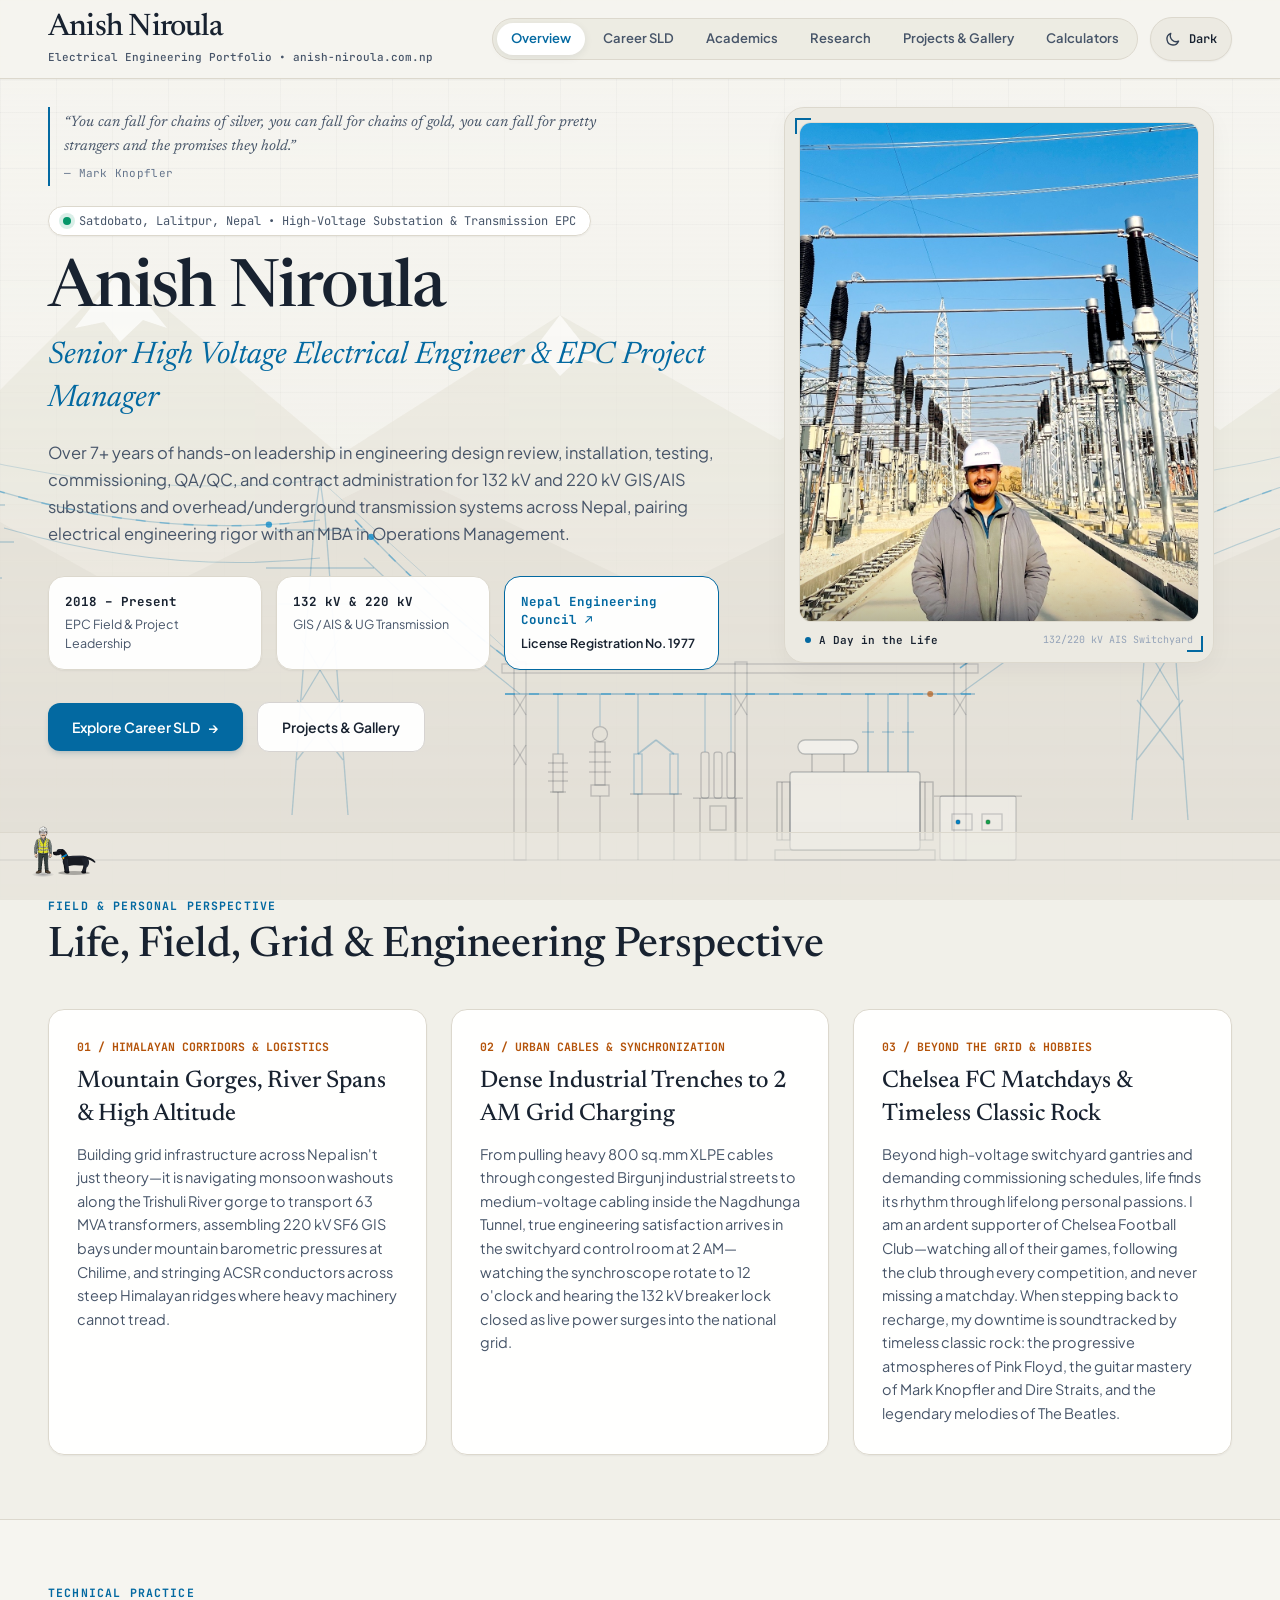
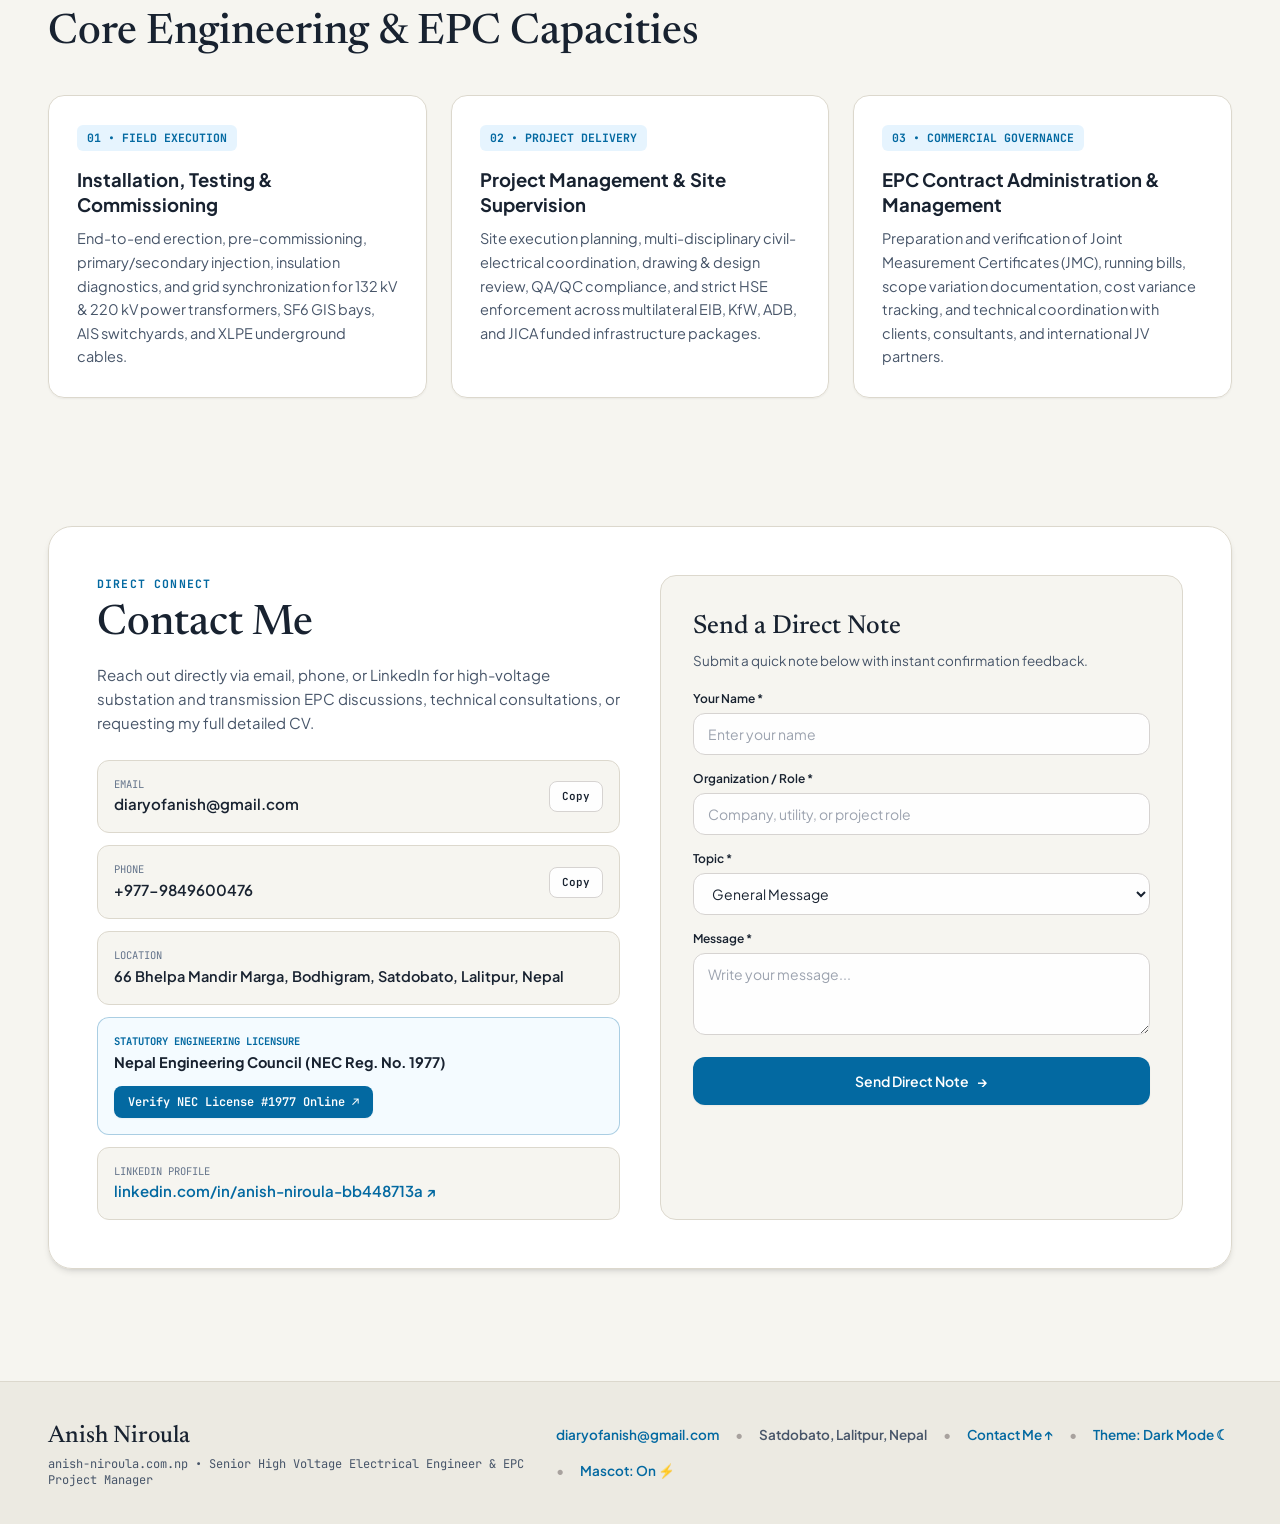
==== commit eb0dfcaf: "feat(calculators): compact 4-discipline workbench, MVA transformer sizing, clean labels, and ELEK-in" ====
--- a/index.html
+++ b/index.html
@@ -1948,99 +1948,306 @@
 
     <!-- =======================================================================
          VIEW 6: ELECTRICAL ENGINEERING, SUBSTATION & GRID CALCULATORS (400V - 400kV)
-         Multi-Standard Compliant: IEC, NBC 207 (Nepal), IS, BS 7671
-         ======================================================================= -->
-<!-- =======================================================================
-         VIEW 6: ELECTRICAL ENGINEERING, SUBSTATION & GRID CALCULATORS (400V - 400kV)
-         Multi-Standard & Compact Engineering Workbench
+         Compact Professional Workbench &bull; Multi-Standard Compliant: IEC, NBC 207, IS, BS 7671
          ======================================================================= -->
     <section id="view-calculators" class="page-view py-8 sm:py-12" aria-label="Electrical Engineering Calculators & Power System Workbench">
       <div class="max-w-7xl mx-auto px-4 sm:px-6 lg:px-8">
         
         <!-- Header Banner -->
-        <div class="mb-6 flex flex-col md:flex-row md:items-end justify-between gap-4 border-b border-hairline dark:border-[#233247] pb-5">
+        <div class="mb-6 flex flex-col md:flex-row md:items-end justify-between gap-4">
           <div>
-            <div class="inline-flex items-center gap-2 px-3 py-0.5 rounded-full bg-cerulean/10 text-cerulean dark:text-[#38BDF8] border border-cerulean/20 text-xs font-mono font-semibold uppercase tracking-wider mb-2">
-              <span>⚡ Engineering Computation Suite</span>
+            <div class="inline-flex items-center gap-2 px-3 py-1 rounded-full bg-cerulean/10 text-cerulean dark:text-[#38BDF8] border border-cerulean/20 text-xs font-mono font-semibold uppercase tracking-wider mb-2">
+              <span>⚡ Engineering Computation Workbench</span>
               <span class="text-stone-300 dark:text-slate-600">&bull;</span>
-              <span>230 V &ndash; 400 kV Grid Spectrum</span>
+              <span>400 V &ndash; 400 kV</span>
             </div>
             <h2 class="text-2xl sm:text-3xl font-serif font-bold text-ink dark:text-[#F8FAFC] tracking-tight">
-              Electrical Engineering &amp; Power System Calculators
+              Electrical Engineering &amp; Grid Calculators
             </h2>
-            <p class="mt-1 text-slate-600 dark:text-[#94A3B8] text-xs sm:text-sm max-w-3xl leading-relaxed">
-              Interactive engineering workbench for high-voltage substations, transmission lines, domestic building electrification (<strong class="text-ink dark:text-white">Nepal National Building Code NBC 207:2003</strong> &amp; <strong class="text-ink dark:text-white">IEC 60364</strong>), and power system physics.
+            <p class="text-slate-600 dark:text-[#94A3B8] text-xs sm:text-sm mt-1 max-w-3xl">
+              Professional engineering tools bridging domestic building design (<strong class="text-ink dark:text-white">NBC 207:2003</strong> &amp; <strong class="text-ink dark:text-white">IEC 60364</strong>), high-voltage transmission, underground cables, and substation protection.
             </p>
           </div>
 
-          <!-- Quick Voltage Pills -->
-          <div class="flex-shrink-0">
-            <div class="text-[11px] font-mono font-bold uppercase tracking-wider text-slate-400 mb-1.5 md:text-right">Voltage Presets</div>
-            <div class="flex flex-wrap items-center gap-1" id="calcVoltageBar">
-              <button type="button" class="calc-volt-pill px-2 py-0.5 rounded text-[11px] font-mono border border-hairline dark:border-[#334155] bg-linen dark:bg-[#1E293B] text-slate-700 dark:text-[#CBD5E1] hover:border-cerulean cursor-pointer" onclick="applyVoltagePreset(0.23, '1-Phase')">230V</button>
-              <button type="button" class="calc-volt-pill px-2 py-0.5 rounded text-[11px] font-mono border border-hairline dark:border-[#334155] bg-linen dark:bg-[#1E293B] text-slate-700 dark:text-[#CBD5E1] hover:border-cerulean cursor-pointer" onclick="applyVoltagePreset(0.4, '3-Phase')">400V</button>
-              <button type="button" class="calc-volt-pill px-2 py-0.5 rounded text-[11px] font-mono border border-hairline dark:border-[#334155] bg-linen dark:bg-[#1E293B] text-slate-700 dark:text-[#CBD5E1] hover:border-cerulean cursor-pointer" onclick="applyVoltagePreset(11, 'MV')">11kV</button>
-              <button type="button" class="calc-volt-pill px-2 py-0.5 rounded text-[11px] font-mono border border-hairline dark:border-[#334155] bg-linen dark:bg-[#1E293B] text-slate-700 dark:text-[#CBD5E1] hover:border-cerulean cursor-pointer" onclick="applyVoltagePreset(33, 'MV')">33kV</button>
-              <button type="button" class="calc-volt-pill px-2 py-0.5 rounded text-[11px] font-mono border border-hairline dark:border-[#334155] bg-linen dark:bg-[#1E293B] text-slate-700 dark:text-[#CBD5E1] hover:border-cerulean cursor-pointer" onclick="applyVoltagePreset(66, 'HV')">66kV</button>
-              <button type="button" class="calc-volt-pill active px-2 py-0.5 rounded text-[11px] font-mono border border-cerulean bg-cerulean text-white cursor-pointer" onclick="applyVoltagePreset(132, 'HV')">132kV</button>
-              <button type="button" class="calc-volt-pill px-2 py-0.5 rounded text-[11px] font-mono border border-hairline dark:border-[#334155] bg-linen dark:bg-[#1E293B] text-slate-700 dark:text-[#CBD5E1] hover:border-cerulean cursor-pointer" onclick="applyVoltagePreset(220, 'EHV')">220kV</button>
-              <button type="button" class="calc-volt-pill px-2 py-0.5 rounded text-[11px] font-mono border border-hairline dark:border-[#334155] bg-linen dark:bg-[#1E293B] text-slate-700 dark:text-[#CBD5E1] hover:border-cerulean cursor-pointer" onclick="applyVoltagePreset(400, 'EHV')">400kV</button>
+          <!-- Regulatory Standard Selector (Scoped to Installation Codes) -->
+          <div class="bg-linen/80 dark:bg-[#1E293B] border border-hairline dark:border-[#334155] rounded-xl p-2.5 flex-shrink-0">
+            <div class="text-[10px] font-mono font-bold uppercase tracking-wider text-slate-500 dark:text-[#94A3B8] mb-1.5 flex items-center justify-between">
+              <span>Wiring &amp; Building Standard:</span>
+              <span id="activeStdBadgeText" class="text-cerulean dark:text-[#38BDF8] font-bold">IEC 60364 Baseline</span>
+            </div>
+            <div class="flex items-center gap-1" id="calcStandardSelector">
+              <button type="button" class="calc-std-pill active px-2.5 py-1 rounded-lg text-xs font-semibold cursor-pointer border border-cerulean bg-cerulean text-white transition-all" data-std="IEC" onclick="setCalcStandard('IEC')">
+                🌐 IEC
+              </button>
+              <button type="button" class="calc-std-pill px-2.5 py-1 rounded-lg text-xs font-semibold cursor-pointer border border-hairline dark:border-[#334155] bg-white dark:bg-[#111A28] text-slate-700 dark:text-[#CBD5E1] hover:border-cerulean transition-all" data-std="NBC" onclick="setCalcStandard('NBC')">
+                🇳🇵 NBC 207 / NEA
+              </button>
+              <button type="button" class="calc-std-pill px-2.5 py-1 rounded-lg text-xs font-semibold cursor-pointer border border-hairline dark:border-[#334155] bg-white dark:bg-[#111A28] text-slate-700 dark:text-[#CBD5E1] hover:border-cerulean transition-all" data-std="IS" onclick="setCalcStandard('IS')">
+                🇮🇳 IS
+              </button>
+              <button type="button" class="calc-std-pill px-2.5 py-1 rounded-lg text-xs font-semibold cursor-pointer border border-hairline dark:border-[#334155] bg-white dark:bg-[#111A28] text-slate-700 dark:text-[#CBD5E1] hover:border-cerulean transition-all" data-std="BS" onclick="setCalcStandard('BS')">
+                🇬🇧 BS 7671
+              </button>
             </div>
           </div>
         </div>
 
-        <!-- Compact Navigation & Category Hub -->
-        <div class="flex flex-col sm:flex-row items-stretch sm:items-center justify-between gap-3 mb-6 bg-linen/50 dark:bg-[#151F2E] p-2 rounded-xl border border-hairline dark:border-[#233247]">
-          
-          <!-- Category Tabs (4 Clean Panels + All) -->
-          <div class="flex flex-wrap items-center gap-1" id="calcCategoryTabs" role="tablist">
-            <button type="button" class="calc-filter-pill active px-3 py-1.5 rounded-lg text-xs font-semibold bg-ink text-white dark:bg-white dark:text-ink cursor-pointer transition-all" data-cat="substation" onclick="filterCalcCategory('substation')">
-              ⚙ Substations &amp; Transformers
-            </button>
-            <button type="button" class="calc-filter-pill px-3 py-1.5 rounded-lg text-xs font-semibold bg-transparent text-slate-700 dark:text-[#CBD5E1] hover:bg-linen/80 dark:hover:bg-[#1E293B] cursor-pointer transition-all" data-cat="building" onclick="filterCalcCategory('building')">
-              🏠 Building &amp; LV Wiring
-            </button>
-            <button type="button" class="calc-filter-pill px-3 py-1.5 rounded-lg text-xs font-semibold bg-transparent text-slate-700 dark:text-[#CBD5E1] hover:bg-linen/80 dark:hover:bg-[#1E293B] cursor-pointer transition-all" data-cat="transmission" onclick="filterCalcCategory('transmission')">
-              🔌 Transmission &amp; Cables
-            </button>
-            <button type="button" class="calc-filter-pill px-3 py-1.5 rounded-lg text-xs font-semibold bg-transparent text-slate-700 dark:text-[#CBD5E1] hover:bg-linen/80 dark:hover:bg-[#1E293B] cursor-pointer transition-all" data-cat="protection" onclick="filterCalcCategory('protection')">
-              🛡 Protection &amp; Physics
-            </button>
-            <button type="button" class="calc-filter-pill px-3 py-1.5 rounded-lg text-xs font-semibold bg-transparent text-slate-500 dark:text-[#94A3B8] hover:bg-linen/80 dark:hover:bg-[#1E293B] cursor-pointer transition-all" data-cat="all" onclick="filterCalcCategory('all')">
-              ⚡ View All (Compact)
-            </button>
-          </div>
-
-          <!-- Regulatory Standards Dropdown (Explicitly for Building & Installation Codes) -->
-          <div class="flex items-center gap-2 flex-shrink-0 px-2 py-1 bg-white/70 dark:bg-[#101725] rounded-lg border border-hairline dark:border-[#233247]">
-            <span class="text-[11px] font-mono text-slate-500 whitespace-nowrap">Installation Code:</span>
-            <select id="calcStandardSelect" class="bg-transparent text-xs font-mono font-semibold text-cerulean dark:text-[#38BDF8] outline-none cursor-pointer" onchange="setCalcStandard(this.value)">
-              <option value="IEC" selected>🌐 IEC 60364 / Global</option>
-              <option value="NBC">🇳🇵 Nepal NBC 207:2003</option>
-              <option value="IS">🇮🇳 IS 732 / IS 3043</option>
-              <option value="BS">🇬🇧 BS 7671 (IET)</option>
-            </select>
-          </div>
-
+        <!-- 4-Discipline Compact Navigation Hub -->
+        <div class="bg-card dark:bg-[#151F2E] border border-hairline dark:border-[#233247] rounded-2xl p-3 sm:p-4 mb-6 shadow-sm">
+          <div class="flex flex-col md:flex-row md:items-center justify-between gap-3">
+            
+            <!-- Category Tabs -->
+            <div class="flex flex-wrap items-center gap-1.5" id="calcCategoryBar">
+              <button type="button" class="calc-filter-pill active px-3 py-1.5 rounded-xl text-xs font-bold bg-cerulean text-white shadow-sm flex items-center gap-1.5 cursor-pointer" data-cat="building" onclick="filterCalcCategory('building')">
+                <span>🏠 Building &amp; LV Wiring</span>
+                <span class="px-1.5 py-0.2 rounded-full text-[10px] bg-white/20">3</span>
+              </button>
+              <button type="button" class="calc-filter-pill px-3 py-1.5 rounded-xl text-xs font-semibold bg-linen dark:bg-[#1E293B] text-slate-700 dark:text-[#CBD5E1] hover:bg-slate-200 dark:hover:bg-[#28384D] flex items-center gap-1.5 cursor-pointer" data-cat="transformer" onclick="filterCalcCategory('transformer')">
+                <span>⚙ Substations &amp; Transformers</span>
+                <span class="px-1.5 py-0.2 rounded-full text-[10px] bg-slate-300 dark:bg-slate-700">4</span>
+              </button>
+              <button type="button" class="calc-filter-pill px-3 py-1.5 rounded-xl text-xs font-semibold bg-linen dark:bg-[#1E293B] text-slate-700 dark:text-[#CBD5E1] hover:bg-slate-200 dark:hover:bg-[#28384D] flex items-center gap-1.5 cursor-pointer" data-cat="transmission" onclick="filterCalcCategory('transmission')">
+                <span>🔌 Transmission &amp; Cables</span>
+                <span class="px-1.5 py-0.2 rounded-full text-[10px] bg-slate-300 dark:bg-slate-700">3</span>
+              </button>
+              <button type="button" class="calc-filter-pill px-3 py-1.5 rounded-xl text-xs font-semibold bg-linen dark:bg-[#1E293B] text-slate-700 dark:text-[#CBD5E1] hover:bg-slate-200 dark:hover:bg-[#28384D] flex items-center gap-1.5 cursor-pointer" data-cat="protection" onclick="filterCalcCategory('protection')">
+                <span>🛡 Protection &amp; Physics</span>
+                <span class="px-1.5 py-0.2 rounded-full text-[10px] bg-slate-300 dark:bg-slate-700">3</span>
+              </button>
+              <button type="button" class="calc-filter-pill px-3 py-1.5 rounded-xl text-xs font-semibold bg-linen dark:bg-[#1E293B] text-slate-700 dark:text-[#CBD5E1] hover:bg-slate-200 dark:hover:bg-[#28384D] cursor-pointer" data-cat="all" onclick="filterCalcCategory('all')">
+                <span>⚡ All Tools (13)</span>
+              </button>
+            </div>
+
+            <!-- Voltage Quick Jump -->
+            <div class="flex items-center gap-1 text-[11px] font-mono text-slate-500 dark:text-[#64748B] overflow-x-auto pb-1 md:pb-0">
+              <span class="flex-shrink-0 font-bold mr-1">Grid Jump:</span>
+              <button type="button" class="calc-volt-pill px-2 py-0.5 rounded border border-hairline dark:border-[#334155] bg-linen/50 dark:bg-[#1E293B] hover:border-cerulean" onclick="applyVoltagePreset(0.23, '1-Ph')">230V</button>
+              <button type="button" class="calc-volt-pill active px-2 py-0.5 rounded border border-cerulean bg-cerulean text-white" onclick="applyVoltagePreset(0.4, '3-Ph')">400V</button>
+              <button type="button" class="calc-volt-pill px-2 py-0.5 rounded border border-hairline dark:border-[#334155] bg-linen/50 dark:bg-[#1E293B] hover:border-cerulean" onclick="applyVoltagePreset(11, 'MV')">11kV</button>
+              <button type="button" class="calc-volt-pill px-2 py-0.5 rounded border border-hairline dark:border-[#334155] bg-linen/50 dark:bg-[#1E293B] hover:border-cerulean" onclick="applyVoltagePreset(33, 'MV')">33kV</button>
+              <button type="button" class="calc-volt-pill px-2 py-0.5 rounded border border-hairline dark:border-[#334155] bg-linen/50 dark:bg-[#1E293B] hover:border-cerulean" onclick="applyVoltagePreset(132, 'HV')">132kV</button>
+              <button type="button" class="calc-volt-pill px-2 py-0.5 rounded border border-hairline dark:border-[#334155] bg-linen/50 dark:bg-[#1E293B] hover:border-cerulean" onclick="applyVoltagePreset(220, 'EHV')">220kV</button>
+              <button type="button" class="calc-volt-pill px-2 py-0.5 rounded border border-hairline dark:border-[#334155] bg-linen/50 dark:bg-[#1E293B] hover:border-cerulean" onclick="applyVoltagePreset(400, 'EHV')">400kV</button>
+            </div>
+
+          </div>
         </div>
 
-        <!-- Scope Context Callout -->
-        <div id="calcScopeNote" class="mb-5 px-3 py-2 rounded-lg bg-linen/40 dark:bg-[#101725] border border-hairline dark:border-[#1E293B] flex items-center justify-between text-xs font-mono text-slate-600 dark:text-[#94A3B8]">
-          <span id="activeStdCitationText">Universal Electrical Physics &amp; IEC Baseline Active</span>
-          <span class="text-[11px] text-slate-400">Installation standards apply to wiring sizes, drop limits &amp; earthing</span>
-        </div>
-
-        <!-- 12 Calculators Grid (Streamlined & Compact) -->
-        <div class="grid grid-cols-1 lg:grid-cols-2 gap-5" id="calcCardsContainer">
+        <!-- Dynamic Compact Cards Container -->
+        <div class="grid grid-cols-1 md:grid-cols-2 gap-5" id="calcCardsContainer">
 
           <!-- =================================================================
-               MODULE 4: POWER TRANSFORMER SIZING & FULL LOAD CURRENTS (IN MVA)
+               DISCIPLINE 1: BUILDING & LV WIRING
                ================================================================= -->
-          <div class="calc-card bg-card dark:bg-[#151F2E] border border-hairline dark:border-[#233247] rounded-xl p-4 shadow-sm" data-category="substation">
-            <div class="flex items-start justify-between gap-3 mb-3">
-              <div>
-                <span class="inline-block px-2 py-0.5 rounded text-[10.5px] font-mono font-semibold bg-violet-50 dark:bg-violet-950/60 text-violet-700 dark:text-violet-300 border border-violet-200 dark:border-violet-800/50 mb-1">Substation Transformers &bull; IEC 60076</span>
-                <h3 class="text-base font-serif font-bold text-ink dark:text-[#F8FAFC]">Power Transformer Sizing &amp; Full Load Current</h3>
+
+          <!-- Module 1: Domestic Appliance Wire Sizing & MCB -->
+          <div class="calc-card bg-card dark:bg-[#151F2E] border border-hairline dark:border-[#233247] rounded-2xl p-4 shadow-sm" data-category="building">
+            <div class="flex items-start justify-between gap-2 mb-3">
+              <div>
+                <span class="inline-block px-2 py-0.5 rounded text-[10px] font-mono font-semibold bg-emerald-50 dark:bg-emerald-950/60 text-emerald-700 dark:text-emerald-300 border border-emerald-200 dark:border-emerald-800/50">NBC 207 / IEC 60364-5-52</span>
+                <h3 class="text-base font-serif font-bold text-ink dark:text-[#F8FAFC] mt-0.5">Appliance Load, Wire &amp; MCB Sizing</h3>
+              </div>
+              <button type="button" class="text-xs text-cerulean dark:text-[#38BDF8] font-mono hover:underline flex items-center gap-1" onclick="copyCalcReport('mod1')">
+                <svg class="w-3.5 h-3.5" fill="none" viewBox="0 0 24 24" stroke="currentColor"><path stroke-linecap="round" stroke-linejoin="round" stroke-width="2" d="M8 16H6a2 2 0 01-2-2V6a2 2 0 012-2h8a2 2 0 012 2v2m-6 12h8a2 2 0 002-2v-8a2 2 0 00-2-2h-8a2 2 0 00-2 2v8a2 2 0 002 2z"/></svg>
+                <span>Copy</span>
+              </button>
+            </div>
+
+            <!-- Quick Presets -->
+            <div class="flex flex-wrap gap-1 mb-3">
+              <button type="button" class="px-2 py-0.5 rounded text-[10px] font-mono bg-linen dark:bg-[#1E293B] text-slate-700 dark:text-[#CBD5E1] border border-hairline dark:border-[#334155] hover:border-cerulean" onclick="setAppliancePreset('light')">Lighting (300W)</button>
+              <button type="button" class="px-2 py-0.5 rounded text-[10px] font-mono bg-linen dark:bg-[#1E293B] text-slate-700 dark:text-[#CBD5E1] border border-hairline dark:border-[#334155] hover:border-cerulean" onclick="setAppliancePreset('ac15')">1.5 Ton AC (1800W)</button>
+              <button type="button" class="px-2 py-0.5 rounded text-[10px] font-mono bg-linen dark:bg-[#1E293B] text-slate-700 dark:text-[#CBD5E1] border border-hairline dark:border-[#334155] hover:border-cerulean" onclick="setAppliancePreset('geyser')">Geyser (2500W)</button>
+              <button type="button" class="px-2 py-0.5 rounded text-[10px] font-mono bg-linen dark:bg-[#1E293B] text-slate-700 dark:text-[#CBD5E1] border border-hairline dark:border-[#334155] hover:border-cerulean" onclick="setAppliancePreset('pump')">1 HP Pump (746W)</button>
+              <button type="button" class="px-2 py-0.5 rounded text-[10px] font-mono bg-linen dark:bg-[#1E293B] text-slate-700 dark:text-[#CBD5E1] border border-hairline dark:border-[#334155] hover:border-cerulean" onclick="setAppliancePreset('ev')">EV Home (7.4kW)</button>
+            </div>
+
+            <!-- Inputs Grid -->
+            <div class="grid grid-cols-2 sm:grid-cols-4 gap-2 mb-3 text-xs font-mono">
+              <div>
+                <label class="block text-slate-500 mb-0.5 text-[11px]">Load (Watts)</label>
+                <input type="number" id="m1_loadW" value="1800" step="50" min="10" class="w-full px-2 py-1.5 rounded-lg border border-hairline dark:border-[#334155] bg-linen/40 dark:bg-[#1E293B] text-ink dark:text-[#F8FAFC] outline-none focus:border-cerulean" oninput="runMod1()">
+              </div>
+              <div>
+                <label class="block text-slate-500 mb-0.5 text-[11px]">Supply</label>
+                <select id="m1_supply" class="w-full px-1.5 py-1.5 rounded-lg border border-hairline dark:border-[#334155] bg-linen/40 dark:bg-[#1E293B] text-ink dark:text-[#F8FAFC] outline-none focus:border-cerulean text-[11px]" onchange="runMod1()">
+                  <option value="230_1ph" selected>230V (1-Ph)</option>
+                  <option value="400_3ph">400V (3-Ph)</option>
+                </select>
+              </div>
+              <div>
+                <label class="block text-slate-500 mb-0.5 text-[11px]">Length (m)</label>
+                <input type="number" id="m1_length" value="25" min="1" max="500" class="w-full px-2 py-1.5 rounded-lg border border-hairline dark:border-[#334155] bg-linen/40 dark:bg-[#1E293B] text-ink dark:text-[#F8FAFC] outline-none focus:border-cerulean" oninput="runMod1()">
+              </div>
+              <div>
+                <label class="block text-slate-500 mb-0.5 text-[11px]">Power Factor</label>
+                <input type="number" id="m1_pf" value="0.85" min="0.5" max="1.0" step="0.05" class="w-full px-2 py-1.5 rounded-lg border border-hairline dark:border-[#334155] bg-linen/40 dark:bg-[#1E293B] text-ink dark:text-[#F8FAFC] outline-none focus:border-cerulean" oninput="runMod1()">
+              </div>
+            </div>
+
+            <!-- Compact Results Ribbon -->
+            <div class="grid grid-cols-4 gap-1.5 text-center font-mono bg-linen/60 dark:bg-[#1A2637] p-2 rounded-xl border border-hairline dark:border-[#28384D] mb-2">
+              <div class="p-1 rounded bg-white dark:bg-[#111A28]">
+                <div class="text-[9px] text-slate-400">Current</div>
+                <div id="m1_res_current" class="text-xs font-bold text-cerulean dark:text-[#38BDF8]">9.21 A</div>
+              </div>
+              <div class="p-1 rounded bg-white dark:bg-[#111A28]">
+                <div class="text-[9px] text-slate-400">Copper Wire</div>
+                <div id="m1_res_wire" class="text-xs font-bold text-emerald-600 dark:text-emerald-400">2.5 mm&sup2;</div>
+              </div>
+              <div class="p-1 rounded bg-white dark:bg-[#111A28]">
+                <div class="text-[9px] text-slate-400">Drop</div>
+                <div id="m1_res_vdrop" class="text-xs font-bold text-ink dark:text-white">3.22V (1.4%)</div>
+              </div>
+              <div class="p-1 rounded bg-white dark:bg-[#111A28]">
+                <div class="text-[9px] text-slate-400">MCB</div>
+                <div id="m1_res_mcb" class="text-xs font-bold text-indigo-600 dark:text-indigo-400">16A (Type C)</div>
+              </div>
+            </div>
+
+            <div id="m1_complianceBadge" class="p-1.5 rounded-lg bg-emerald-50 dark:bg-emerald-950/40 text-emerald-800 dark:text-emerald-300 border border-emerald-200 dark:border-emerald-800/40 text-[11px] font-mono flex items-center justify-between">
+              <span>&check; NBC 207 Cl. 5.1 Compliant (Drop &le; 3%, Min 2.5 mm&sup2;)</span>
+              <span id="m1_lossWatts">Loss: 29.7 W</span>
+            </div>
+          </div>
+
+          <!-- Module 12 (ELEK Inspired): Earth Fault Loop Impedance (Zs) & 0.4s Disconnection -->
+          <div class="calc-card bg-card dark:bg-[#151F2E] border border-hairline dark:border-[#233247] rounded-2xl p-4 shadow-sm" data-category="building">
+            <div class="flex items-start justify-between gap-2 mb-3">
+              <div>
+                <span class="inline-block px-2 py-0.5 rounded text-[10px] font-mono font-semibold bg-blue-50 dark:bg-blue-950/60 text-blue-700 dark:text-blue-300 border border-blue-200 dark:border-blue-800/50">IEC 60364-4-41 / BS 7671</span>
+                <h3 class="text-base font-serif font-bold text-ink dark:text-[#F8FAFC] mt-0.5">Earth Fault Loop Impedance ($Z_s$) &amp; Disconnection</h3>
+              </div>
+              <button type="button" class="text-xs text-cerulean dark:text-[#38BDF8] font-mono hover:underline flex items-center gap-1" onclick="copyCalcReport('mod12')">
+                <svg class="w-3.5 h-3.5" fill="none" viewBox="0 0 24 24" stroke="currentColor"><path stroke-linecap="round" stroke-linejoin="round" stroke-width="2" d="M8 16H6a2 2 0 01-2-2V6a2 2 0 012-2h8a2 2 0 012 2v2m-6 12h8a2 2 0 002-2v-8a2 2 0 00-2-2h-8a2 2 0 00-2 2v8a2 2 0 002 2z"/></svg>
+                <span>Copy</span>
+              </button>
+            </div>
+
+            <div class="grid grid-cols-2 sm:grid-cols-4 gap-2 mb-3 text-xs font-mono">
+              <div>
+                <label class="block text-slate-500 mb-0.5 text-[11px]">External $Z_e$ (&Omega;)</label>
+                <input type="number" id="m12_ze" value="0.35" step="0.05" min="0.05" class="w-full px-2 py-1.5 rounded-lg border border-hairline dark:border-[#334155] bg-linen/40 dark:bg-[#1E293B] text-ink dark:text-[#F8FAFC] outline-none focus:border-cerulean" oninput="runMod12()">
+              </div>
+              <div>
+                <label class="block text-slate-500 mb-0.5 text-[11px]">Conductor (mm&sup2;)</label>
+                <select id="m12_csize" class="w-full px-1.5 py-1.5 rounded-lg border border-hairline dark:border-[#334155] bg-linen/40 dark:bg-[#1E293B] text-ink dark:text-[#F8FAFC] outline-none focus:border-cerulean text-[11px]" onchange="runMod12()">
+                  <option value="1.5">1.5 mm&sup2;</option>
+                  <option value="2.5" selected>2.5 mm&sup2;</option>
+                  <option value="4.0">4.0 mm&sup2;</option>
+                  <option value="6.0">6.0 mm&sup2;</option>
+                </select>
+              </div>
+              <div>
+                <label class="block text-slate-500 mb-0.5 text-[11px]">Length (m)</label>
+                <input type="number" id="m12_len" value="30" min="1" max="250" class="w-full px-2 py-1.5 rounded-lg border border-hairline dark:border-[#334155] bg-linen/40 dark:bg-[#1E293B] text-ink dark:text-[#F8FAFC] outline-none focus:border-cerulean" oninput="runMod12()">
+              </div>
+              <div>
+                <label class="block text-slate-500 mb-0.5 text-[11px]">Protective MCB</label>
+                <select id="m12_mcb" class="w-full px-1.5 py-1.5 rounded-lg border border-hairline dark:border-[#334155] bg-linen/40 dark:bg-[#1E293B] text-ink dark:text-[#F8FAFC] outline-none focus:border-cerulean text-[11px]" onchange="runMod12()">
+                  <option value="16_B">16A Type B</option>
+                  <option value="16_C" selected>16A Type C</option>
+                  <option value="20_C">20A Type C</option>
+                  <option value="32_B">32A Type B</option>
+                  <option value="32_C">32A Type C</option>
+                </select>
+              </div>
+            </div>
+
+            <!-- Results -->
+            <div class="grid grid-cols-3 gap-1.5 text-center font-mono bg-linen/60 dark:bg-[#1A2637] p-2 rounded-xl border border-hairline dark:border-[#28384D] mb-2">
+              <div class="p-1 rounded bg-white dark:bg-[#111A28]">
+                <div class="text-[9px] text-slate-400">Total $Z_s$</div>
+                <div id="m12_res_zs" class="text-xs font-bold text-ink dark:text-white">0.770 &Omega;</div>
+              </div>
+              <div class="p-1 rounded bg-white dark:bg-[#111A28]">
+                <div class="text-[9px] text-slate-400">Max Permissible</div>
+                <div id="m12_res_maxZs" class="text-xs font-bold text-slate-700 dark:text-[#CBD5E1]">1.37 &Omega;</div>
+              </div>
+              <div class="p-1 rounded bg-white dark:bg-[#111A28]">
+                <div class="text-[9px] text-slate-400">Fault $I_f$</div>
+                <div id="m12_res_if" class="text-xs font-bold text-cerulean dark:text-[#38BDF8]">298.7 A</div>
+              </div>
+            </div>
+
+            <div id="m12_statusBadge" class="p-1.5 rounded-lg bg-emerald-50 dark:bg-emerald-950/40 text-emerald-800 dark:text-emerald-300 border border-emerald-200 dark:border-emerald-800/40 text-[11px] font-mono flex items-center justify-between">
+              <span>&check; Touch Voltage Safe &bull; Disconnects in &lt; 0.4s</span>
+              <span>$Z_s &le; Z_{s\_max}$</span>
+            </div>
+          </div>
+
+          <!-- Module 11: NBC 207 Building Electrification & Earthing -->
+          <div class="calc-card bg-card dark:bg-[#151F2E] border border-hairline dark:border-[#233247] rounded-2xl p-4 shadow-sm md:col-span-2" data-category="building">
+            <div class="flex items-start justify-between gap-2 mb-3">
+              <div>
+                <span class="inline-block px-2 py-0.5 rounded text-[10px] font-mono font-semibold bg-emerald-50 dark:bg-emerald-950/60 text-emerald-700 dark:text-emerald-300 border border-emerald-200 dark:border-emerald-800/50">NBC 207:2003 &bull; Nepal Building Code</span>
+                <h3 class="text-base font-serif font-bold text-ink dark:text-[#F8FAFC] mt-0.5">Building Demand Diversity &amp; Soil Earthing Compliance</h3>
+              </div>
+              <button type="button" class="text-xs text-cerulean dark:text-[#38BDF8] font-mono hover:underline flex items-center gap-1" onclick="copyCalcReport('mod11')">
+                <svg class="w-3.5 h-3.5" fill="none" viewBox="0 0 24 24" stroke="currentColor"><path stroke-linecap="round" stroke-linejoin="round" stroke-width="2" d="M8 16H6a2 2 0 01-2-2V6a2 2 0 012-2h8a2 2 0 012 2v2m-6 12h8a2 2 0 002-2v-8a2 2 0 00-2-2h-8a2 2 0 00-2 2v8a2 2 0 002 2z"/></svg>
+                <span>Copy</span>
+              </button>
+            </div>
+
+            <div class="grid grid-cols-2 sm:grid-cols-5 gap-2 mb-3 text-xs font-mono">
+              <div>
+                <label class="block text-slate-500 mb-0.5 text-[11px]">Building Type</label>
+                <select id="m11_type" class="w-full px-1.5 py-1.5 rounded-lg border border-hairline dark:border-[#334155] bg-linen/40 dark:bg-[#1E293B] text-ink dark:text-[#F8FAFC] outline-none focus:border-cerulean text-[11px]" onchange="runMod11()">
+                  <option value="residential" selected>Residential</option>
+                  <option value="commercial">Commercial</option>
+                  <option value="office">Office</option>
+                </select>
+              </div>
+              <div>
+                <label class="block text-slate-500 mb-0.5 text-[11px]">Lighting (kW)</label>
+                <input type="number" id="m11_lightKw" value="1.8" step="0.2" class="w-full px-2 py-1.5 rounded-lg border border-hairline dark:border-[#334155] bg-linen/40 dark:bg-[#1E293B] text-ink dark:text-[#F8FAFC] outline-none focus:border-cerulean" oninput="runMod11()">
+              </div>
+              <div>
+                <label class="block text-slate-500 mb-0.5 text-[11px]">Sockets (kW)</label>
+                <input type="number" id="m11_socketKw" value="4.0" step="0.5" class="w-full px-2 py-1.5 rounded-lg border border-hairline dark:border-[#334155] bg-linen/40 dark:bg-[#1E293B] text-ink dark:text-[#F8FAFC] outline-none focus:border-cerulean" oninput="runMod11()">
+              </div>
+              <div>
+                <label class="block text-slate-500 mb-0.5 text-[11px]">AC/Heat (kW)</label>
+                <input type="number" id="m11_hvacKw" value="3.5" step="0.5" class="w-full px-2 py-1.5 rounded-lg border border-hairline dark:border-[#334155] bg-linen/40 dark:bg-[#1E293B] text-ink dark:text-[#F8FAFC] outline-none focus:border-cerulean" oninput="runMod11()">
+              </div>
+              <div>
+                <label class="block text-slate-500 mb-0.5 text-[11px]">Soil &rho; (&Omega;&bull;m)</label>
+                <input type="number" id="m11_soilRho" value="50" step="5" class="w-full px-2 py-1.5 rounded-lg border border-hairline dark:border-[#334155] bg-linen/40 dark:bg-[#1E293B] text-ink dark:text-[#F8FAFC] outline-none focus:border-cerulean" oninput="runMod11()">
+              </div>
+            </div>
+
+            <!-- Results Ribbon -->
+            <div class="grid grid-cols-2 sm:grid-cols-4 gap-1.5 text-center font-mono bg-linen/60 dark:bg-[#1A2637] p-2 rounded-xl border border-hairline dark:border-[#28384D]">
+              <div class="p-1 rounded bg-white dark:bg-[#111A28]">
+                <div class="text-[9px] text-slate-400">Total Load</div>
+                <div id="m11_res_totKw" class="text-xs font-bold text-ink dark:text-white">9.30 kW</div>
+              </div>
+              <div class="p-1 rounded bg-white dark:bg-[#111A28]">
+                <div class="text-[9px] text-slate-400">NBC Max Demand</div>
+                <div id="m11_res_demandKw" class="text-xs font-bold text-cerulean dark:text-[#38BDF8]">5.64 kW</div>
+              </div>
+              <div class="p-1 rounded bg-white dark:bg-[#111A28]">
+                <div class="text-[9px] text-slate-400">NEA Service Mains</div>
+                <div id="m11_res_serviceMains" class="text-xs font-bold text-emerald-600 dark:text-emerald-400">10 mm&sup2; (32A)</div>
+              </div>
+              <div class="p-1 rounded bg-white dark:bg-[#111A28]">
+                <div class="text-[9px] text-slate-400">Earth $R_e$ (&le;5&Omega;)</div>
+                <div id="m11_res_earthR" class="text-xs font-bold text-amber-600 dark:text-amber-400">13.1 &Omega; (Add 2nd Rod)</div>
+              </div>
+            </div>
+          </div>
+
+          <!-- =================================================================
+               DISCIPLINE 2: SUBSTATIONS & TRANSFORMERS
+               ================================================================= -->
+
+          <!-- Module 4: Power Transformer Sizing in MVA with Primary / Secondary Voltage Labels -->
+          <div class="calc-card bg-card dark:bg-[#151F2E] border border-hairline dark:border-[#233247] rounded-2xl p-4 shadow-sm" data-category="transformer">
+            <div class="flex items-start justify-between gap-2 mb-3">
+              <div>
+                <span class="inline-block px-2 py-0.5 rounded text-[10px] font-mono font-semibold bg-violet-50 dark:bg-violet-950/60 text-violet-700 dark:text-violet-300 border border-violet-200 dark:border-violet-800/50">IEC 60076 &bull; Substation Engineering</span>
+                <h3 class="text-base font-serif font-bold text-ink dark:text-[#F8FAFC] mt-0.5">Power Transformer Sizing (MVA) &amp; FLC</h3>
               </div>
               <button type="button" class="text-xs text-cerulean dark:text-[#38BDF8] font-mono hover:underline flex items-center gap-1" onclick="copyCalcReport('mod4')">
                 <svg class="w-3.5 h-3.5" fill="none" viewBox="0 0 24 24" stroke="currentColor"><path stroke-linecap="round" stroke-linejoin="round" stroke-width="2" d="M8 16H6a2 2 0 01-2-2V6a2 2 0 012-2h8a2 2 0 012 2v2m-6 12h8a2 2 0 002-2v-8a2 2 0 00-2-2h-8a2 2 0 00-2 2v8a2 2 0 002 2z"/></svg>
@@ -2048,68 +2255,58 @@
               </button>
             </div>
 
-            <!-- Inputs (Clean Non-Formula Labels, Load in MVA) -->
-            <div class="grid grid-cols-2 sm:grid-cols-4 gap-2 mb-3">
-              <div>
-                <label class="block text-[11px] font-mono text-slate-500 mb-0.5">Primary Voltage (kV)</label>
-                <input type="number" id="m4_v1" value="132" step="any" min="0.4" class="w-full px-2.5 py-1.5 rounded-lg border border-hairline dark:border-[#334155] bg-linen/40 dark:bg-[#1E293B] text-ink dark:text-[#F8FAFC] font-mono text-xs focus:border-cerulean outline-none" oninput="runMod4()">
-              </div>
-              <div>
-                <label class="block text-[11px] font-mono text-slate-500 mb-0.5">Secondary Voltage (kV)</label>
-                <input type="number" id="m4_v2" value="33" step="any" min="0.23" class="w-full px-2.5 py-1.5 rounded-lg border border-hairline dark:border-[#334155] bg-linen/40 dark:bg-[#1E293B] text-ink dark:text-[#F8FAFC] font-mono text-xs focus:border-cerulean outline-none" oninput="runMod4()">
-              </div>
-              <div>
-                <label class="block text-[11px] font-mono text-slate-500 mb-0.5">Connected Load (MVA)</label>
-                <input type="number" id="m4_loadMva" value="50" step="any" min="0.01" class="w-full px-2.5 py-1.5 rounded-lg border border-hairline dark:border-[#334155] bg-linen/40 dark:bg-[#1E293B] text-ink dark:text-[#F8FAFC] font-mono text-xs focus:border-cerulean outline-none" oninput="runMod4()">
-              </div>
-              <div>
-                <label class="block text-[11px] font-mono text-slate-500 mb-0.5">Growth Margin (%)</label>
-                <input type="number" id="m4_margin" value="20" step="5" min="0" max="100" class="w-full px-2.5 py-1.5 rounded-lg border border-hairline dark:border-[#334155] bg-linen/40 dark:bg-[#1E293B] text-ink dark:text-[#F8FAFC] font-mono text-xs focus:border-cerulean outline-none" oninput="runMod4()">
-              </div>
-            </div>
-
-            <!-- Results Panel -->
-            <div class="bg-linen/60 dark:bg-[#1A2637] rounded-lg p-3 border border-hairline dark:border-[#28384D] mb-2.5">
-              <div class="grid grid-cols-2 sm:grid-cols-4 gap-2 text-center font-mono">
-                <div class="p-1.5 rounded bg-white dark:bg-[#111A28] border border-hairline dark:border-[#233247]">
-                  <div class="text-[9.5px] text-slate-400">Design Load</div>
-                  <div id="m4_res_sreq" class="text-xs font-bold text-ink dark:text-white">60.00 MVA</div>
-                </div>
-                <div class="p-1.5 rounded bg-white dark:bg-[#111A28] border border-hairline dark:border-[#233247]">
-                  <div class="text-[9.5px] text-slate-400">Std Rating</div>
-                  <div id="m4_res_rating" class="text-xs font-bold text-cerulean dark:text-[#38BDF8]">63.0 MVA</div>
-                </div>
-                <div class="p-1.5 rounded bg-white dark:bg-[#111A28] border border-hairline dark:border-[#233247]">
-                  <div class="text-[9.5px] text-slate-400">Primary FLC</div>
-                  <div id="m4_res_ihv" class="text-xs font-bold text-emerald-600 dark:text-emerald-400">275.6 A</div>
-                </div>
-                <div class="p-1.5 rounded bg-white dark:bg-[#111A28] border border-hairline dark:border-[#233247]">
-                  <div class="text-[9.5px] text-slate-400">Secondary FLC</div>
-                  <div id="m4_res_ilv" class="text-xs font-bold text-indigo-600 dark:text-indigo-400">1102.2 A</div>
-                </div>
-              </div>
-            </div>
-
-            <!-- Compact Formula Disclosure -->
-            <details class="text-[11px] text-slate-500">
-              <summary class="cursor-pointer font-mono text-cerulean dark:text-[#38BDF8] hover:underline">Formulas &amp; Standard Ratings &darr;</summary>
-              <div class="p-2 mt-1 rounded bg-linen/40 dark:bg-[#1E293B] font-mono leading-relaxed">
-                <div>&bull; $I_{primary} = -rac{S_{std}}{\sqrt{3} 	imes V_{primary}}$, $I_{secondary} = -rac{S_{std}}{\sqrt{3} 	imes V_{secondary}}$</div>
-                <div>&bull; Standard IEC grid ratings: $3.15, 5, 8, 10, 16, 20, 25, 31.5, 40, 50, 63, 100, 160, 200, 315	ext{ MVA}$</div>
-              </div>
-            </details>
-          </div>
-
-          <!-- =================================================================
-               MODULE 5: BUSBAR SYMMETRICAL FAULT LEVEL & SHORT CIRCUIT (IEC 60909)
-               ================================================================= -->
-          <div class="calc-card bg-card dark:bg-[#151F2E] border border-hairline dark:border-[#233247] rounded-xl p-4 shadow-sm" data-category="substation">
-            <div class="flex items-start justify-between gap-3 mb-3">
-              <div>
-                <span class="inline-block px-2 py-0.5 rounded text-[10.5px] font-mono font-semibold bg-rose-50 dark:bg-rose-950/60 text-rose-700 dark:text-rose-300 border border-rose-200 dark:border-rose-800/50 mb-1">Fault Analysis &bull; IEC 60909</span>
-                <h3 class="text-base font-serif font-bold text-ink dark:text-[#F8FAFC]">Busbar Fault Level &amp; Short-Circuit Current</h3>
+            <!-- Form with Clean Non-Math Labels -->
+            <div class="grid grid-cols-2 sm:grid-cols-4 gap-2 mb-3 text-xs font-mono">
+              <div>
+                <label class="block text-slate-500 mb-0.5 text-[11px]">Primary Voltage (kV)</label>
+                <input type="number" id="m4_v1" value="132" step="any" min="0.4" class="w-full px-2 py-1.5 rounded-lg border border-hairline dark:border-[#334155] bg-linen/40 dark:bg-[#1E293B] text-ink dark:text-[#F8FAFC] outline-none focus:border-cerulean" oninput="runMod4()">
+              </div>
+              <div>
+                <label class="block text-slate-500 mb-0.5 text-[11px]">Secondary Voltage (kV)</label>
+                <input type="number" id="m4_v2" value="33" step="any" min="0.23" class="w-full px-2 py-1.5 rounded-lg border border-hairline dark:border-[#334155] bg-linen/40 dark:bg-[#1E293B] text-ink dark:text-[#F8FAFC] outline-none focus:border-cerulean" oninput="runMod4()">
+              </div>
+              <div>
+                <label class="block text-slate-500 mb-0.5 text-[11px]">Connected Load (MVA)</label>
+                <input type="number" id="m4_loadMva" value="50" step="any" min="0.01" class="w-full px-2 py-1.5 rounded-lg border border-hairline dark:border-[#334155] bg-linen/40 dark:bg-[#1E293B] text-ink dark:text-[#F8FAFC] outline-none focus:border-cerulean" oninput="runMod4()">
+              </div>
+              <div>
+                <label class="block text-slate-500 mb-0.5 text-[11px]">Power Factor</label>
+                <input type="number" id="m4_pf" value="0.85" step="0.05" min="0.5" max="1.0" class="w-full px-2 py-1.5 rounded-lg border border-hairline dark:border-[#334155] bg-linen/40 dark:bg-[#1E293B] text-ink dark:text-[#F8FAFC] outline-none focus:border-cerulean" oninput="runMod4()">
+              </div>
+            </div>
+
+            <!-- Results Ribbon -->
+            <div class="grid grid-cols-4 gap-1.5 text-center font-mono bg-linen/60 dark:bg-[#1A2637] p-2 rounded-xl border border-hairline dark:border-[#28384D] mb-2">
+              <div class="p-1 rounded bg-white dark:bg-[#111A28]">
+                <div class="text-[9px] text-slate-400">Design MVA</div>
+                <div id="m4_res_sreq" class="text-xs font-bold text-ink dark:text-white">57.5 MVA</div>
+              </div>
+              <div class="p-1 rounded bg-white dark:bg-[#111A28]">
+                <div class="text-[9px] text-slate-400">Std Rating</div>
+                <div id="m4_res_rating" class="text-xs font-bold text-cerulean dark:text-[#38BDF8]">63.0 MVA</div>
+              </div>
+              <div class="p-1 rounded bg-white dark:bg-[#111A28]">
+                <div class="text-[9px] text-slate-400">Primary FLC</div>
+                <div id="m4_res_ihv" class="text-xs font-bold text-emerald-600 dark:text-emerald-400">275.6 A</div>
+              </div>
+              <div class="p-1 rounded bg-white dark:bg-[#111A28]">
+                <div class="text-[9px] text-slate-400">Secondary FLC</div>
+                <div id="m4_res_ilv" class="text-xs font-bold text-indigo-600 dark:text-indigo-400">1102.2 A</div>
+              </div>
+            </div>
+
+            <div class="p-1.5 rounded-lg bg-linen/40 dark:bg-[#1E293B] text-slate-600 dark:text-[#94A3B8] text-[11px] font-mono flex items-center justify-between">
+              <span>Power: <strong id="m4_res_mw" class="text-ink dark:text-white">42.5 MW</strong> &bull; Reactive: <strong id="m4_res_mvar" class="text-ink dark:text-white">26.3 MVAr</strong></span>
+              <span>Loading: <strong id="m4_res_loadPct" class="text-emerald-600 dark:text-emerald-400">79.4%</strong></span>
+            </div>
+          </div>
+
+          <!-- Module 5: Symmetrical Short Circuit Fault Level (IEC 60909) -->
+          <div class="calc-card bg-card dark:bg-[#151F2E] border border-hairline dark:border-[#233247] rounded-2xl p-4 shadow-sm" data-category="transformer">
+            <div class="flex items-start justify-between gap-2 mb-3">
+              <div>
+                <span class="inline-block px-2 py-0.5 rounded text-[10px] font-mono font-semibold bg-rose-50 dark:bg-rose-950/60 text-rose-700 dark:text-rose-300 border border-rose-200 dark:border-rose-800/50">IEC 60909 &bull; Grid Substation</span>
+                <h3 class="text-base font-serif font-bold text-ink dark:text-[#F8FAFC] mt-0.5">Busbar Short-Circuit &amp; Fault Level</h3>
               </div>
               <button type="button" class="text-xs text-cerulean dark:text-[#38BDF8] font-mono hover:underline flex items-center gap-1" onclick="copyCalcReport('mod5')">
                 <svg class="w-3.5 h-3.5" fill="none" viewBox="0 0 24 24" stroke="currentColor"><path stroke-linecap="round" stroke-linejoin="round" stroke-width="2" d="M8 16H6a2 2 0 01-2-2V6a2 2 0 012-2h8a2 2 0 012 2v2m-6 12h8a2 2 0 002-2v-8a2 2 0 00-2-2h-8a2 2 0 00-2 2v8a2 2 0 002 2z"/></svg>
@@ -2117,61 +2314,106 @@
               </button>
             </div>
 
-            <div class="grid grid-cols-2 sm:grid-cols-4 gap-2 mb-3">
-              <div>
-                <label class="block text-[11px] font-mono text-slate-500 mb-0.5">Bus Voltage (kV)</label>
-                <input type="number" id="m5_vkv" value="33" step="any" min="0.4" class="w-full px-2.5 py-1.5 rounded-lg border border-hairline dark:border-[#334155] bg-linen/40 dark:bg-[#1E293B] text-ink dark:text-[#F8FAFC] font-mono text-xs focus:border-cerulean outline-none" oninput="runMod5()">
-              </div>
-              <div>
-                <label class="block text-[11px] font-mono text-slate-500 mb-0.5">Tx Capacity (MVA)</label>
-                <input type="number" id="m5_txMva" value="63" step="any" min="0.1" class="w-full px-2.5 py-1.5 rounded-lg border border-hairline dark:border-[#334155] bg-linen/40 dark:bg-[#1E293B] text-ink dark:text-[#F8FAFC] font-mono text-xs focus:border-cerulean outline-none" oninput="runMod5()">
-              </div>
-              <div>
-                <label class="block text-[11px] font-mono text-slate-500 mb-0.5">Tx Impedance (%Z)</label>
-                <input type="number" id="m5_zpct" value="12.5" step="0.5" min="2" max="25" class="w-full px-2.5 py-1.5 rounded-lg border border-hairline dark:border-[#334155] bg-linen/40 dark:bg-[#1E293B] text-ink dark:text-[#F8FAFC] font-mono text-xs focus:border-cerulean outline-none" oninput="runMod5()">
-              </div>
-              <div>
-                <label class="block text-[11px] font-mono text-slate-500 mb-0.5">Grid Source (MVA)</label>
-                <input type="number" id="m5_gridMva" value="2500" step="100" min="50" class="w-full px-2.5 py-1.5 rounded-lg border border-hairline dark:border-[#334155] bg-linen/40 dark:bg-[#1E293B] text-ink dark:text-[#F8FAFC] font-mono text-xs focus:border-cerulean outline-none" oninput="runMod5()">
+            <div class="grid grid-cols-2 sm:grid-cols-4 gap-2 mb-3 text-xs font-mono">
+              <div>
+                <label class="block text-slate-500 mb-0.5 text-[11px]">Bus Voltage (kV)</label>
+                <input type="number" id="m5_vkv" value="33" step="any" min="0.4" class="w-full px-2 py-1.5 rounded-lg border border-hairline dark:border-[#334155] bg-linen/40 dark:bg-[#1E293B] text-ink dark:text-[#F8FAFC] outline-none focus:border-cerulean" oninput="runMod5()">
+              </div>
+              <div>
+                <label class="block text-slate-500 mb-0.5 text-[11px]">Tx Rating (MVA)</label>
+                <input type="number" id="m5_txMva" value="63" step="any" class="w-full px-2 py-1.5 rounded-lg border border-hairline dark:border-[#334155] bg-linen/40 dark:bg-[#1E293B] text-ink dark:text-[#F8FAFC] outline-none focus:border-cerulean" oninput="runMod5()">
+              </div>
+              <div>
+                <label class="block text-slate-500 mb-0.5 text-[11px]">Tx Impedance (%Z)</label>
+                <input type="number" id="m5_zpct" value="12.5" step="0.5" class="w-full px-2 py-1.5 rounded-lg border border-hairline dark:border-[#334155] bg-linen/40 dark:bg-[#1E293B] text-ink dark:text-[#F8FAFC] outline-none focus:border-cerulean" oninput="runMod5()">
+              </div>
+              <div>
+                <label class="block text-slate-500 mb-0.5 text-[11px]">Source Fault (MVA)</label>
+                <input type="number" id="m5_gridMva" value="2500" step="100" class="w-full px-2 py-1.5 rounded-lg border border-hairline dark:border-[#334155] bg-linen/40 dark:bg-[#1E293B] text-ink dark:text-[#F8FAFC] outline-none focus:border-cerulean" oninput="runMod5()">
               </div>
             </div>
 
             <!-- Results -->
-            <div class="bg-linen/60 dark:bg-[#1A2637] rounded-lg p-3 border border-hairline dark:border-[#28384D] mb-2.5">
-              <div class="grid grid-cols-3 gap-2 text-center font-mono">
-                <div class="p-1.5 rounded bg-white dark:bg-[#111A28] border border-hairline dark:border-[#233247]">
-                  <div class="text-[9.5px] text-slate-400">Fault Current $I_{sc}$</div>
-                  <div id="m5_res_isc" class="text-xs font-bold text-rose-600 dark:text-rose-400">7.34 kA rms</div>
-                </div>
-                <div class="p-1.5 rounded bg-white dark:bg-[#111A28] border border-hairline dark:border-[#233247]">
-                  <div class="text-[9.5px] text-slate-400">Short Circuit MVA</div>
-                  <div id="m5_res_mva" class="text-xs font-bold text-ink dark:text-white">419.5 MVA</div>
-                </div>
-                <div class="p-1.5 rounded bg-white dark:bg-[#111A28] border border-hairline dark:border-[#233247]">
-                  <div class="text-[9.5px] text-slate-400">Peak Making $i_p$</div>
-                  <div id="m5_res_ipeak" class="text-xs font-bold text-cerulean dark:text-[#38BDF8]">18.71 kA peak</div>
-                </div>
-              </div>
-            </div>
-
-            <details class="text-[11px] text-slate-500">
-              <summary class="cursor-pointer font-mono text-cerulean dark:text-[#38BDF8] hover:underline">Fault Calculations &darr;</summary>
-              <div class="p-2 mt-1 rounded bg-linen/40 dark:bg-[#1E293B] font-mono leading-relaxed">
-                <div>&bull; $Z_{total} = Z_{tx} + Z_{grid} = 0.1984 + 0.0400 = 0.2384	ext{ pu}$ (on 100 MVA base)</div>
-                <div>&bull; $I_{sc} = -rac{100	ext{ MVA}}{\sqrt{3} 	imes V 	imes Z_{total}}$, $i_p = 2.55 	imes I_{sc}$</div>
-              </div>
-            </details>
-          </div>
-
-          <!-- =================================================================
-               MODULE 7: SUBSTATION BUSBAR SIZING & ELECTRODYNAMIC FORCES (IEC 60865)
-               ================================================================= -->
-          <div class="calc-card bg-card dark:bg-[#151F2E] border border-hairline dark:border-[#233247] rounded-xl p-4 shadow-sm" data-category="substation">
-            <div class="flex items-start justify-between gap-3 mb-3">
-              <div>
-                <span class="inline-block px-2 py-0.5 rounded text-[10.5px] font-mono font-semibold bg-orange-50 dark:bg-orange-950/60 text-orange-700 dark:text-orange-300 border border-orange-200 dark:border-orange-800/50 mb-1">Mechanical Forces &bull; IEC 60865</span>
-                <h3 class="text-base font-serif font-bold text-ink dark:text-[#F8FAFC]">Busbar Sizing &amp; Electrodynamic Force</h3>
+            <div class="grid grid-cols-3 gap-1.5 text-center font-mono bg-linen/60 dark:bg-[#1A2637] p-2 rounded-xl border border-hairline dark:border-[#28384D]">
+              <div class="p-1 rounded bg-white dark:bg-[#111A28]">
+                <div class="text-[9px] text-slate-400">Fault $I_{sc}$</div>
+                <div id="m5_res_isc" class="text-xs font-bold text-rose-600 dark:text-rose-400">7.34 kA rms</div>
+              </div>
+              <div class="p-1 rounded bg-white dark:bg-[#111A28]">
+                <div class="text-[9px] text-slate-400">Fault MVA</div>
+                <div id="m5_res_mva" class="text-xs font-bold text-ink dark:text-white">419.5 MVA</div>
+              </div>
+              <div class="p-1 rounded bg-white dark:bg-[#111A28]">
+                <div class="text-[9px] text-slate-400">Peak $i_p$ (Making)</div>
+                <div id="m5_res_ipeak" class="text-xs font-bold text-cerulean dark:text-[#38BDF8]">18.71 kA peak</div>
+              </div>
+            </div>
+          </div>
+
+          <!-- Module 13 (ELEK Inspired): Arc Flash Hazard & Incident Energy (IEEE 1584) -->
+          <div class="calc-card bg-card dark:bg-[#151F2E] border border-hairline dark:border-[#233247] rounded-2xl p-4 shadow-sm" data-category="transformer">
+            <div class="flex items-start justify-between gap-2 mb-3">
+              <div>
+                <span class="inline-block px-2 py-0.5 rounded text-[10px] font-mono font-semibold bg-amber-50 dark:bg-amber-950/60 text-amber-700 dark:text-amber-300 border border-amber-200 dark:border-amber-800/50">IEEE 1584 / NFPA 70E</span>
+                <h3 class="text-base font-serif font-bold text-ink dark:text-[#F8FAFC] mt-0.5">Switchgear Arc Flash &amp; PPE Boundary</h3>
+              </div>
+              <button type="button" class="text-xs text-cerulean dark:text-[#38BDF8] font-mono hover:underline flex items-center gap-1" onclick="copyCalcReport('mod13')">
+                <svg class="w-3.5 h-3.5" fill="none" viewBox="0 0 24 24" stroke="currentColor"><path stroke-linecap="round" stroke-linejoin="round" stroke-width="2" d="M8 16H6a2 2 0 01-2-2V6a2 2 0 012-2h8a2 2 0 012 2v2m-6 12h8a2 2 0 002-2v-8a2 2 0 00-2-2h-8a2 2 0 00-2 2v8a2 2 0 002 2z"/></svg>
+                <span>Copy</span>
+              </button>
+            </div>
+
+            <div class="grid grid-cols-2 sm:grid-cols-4 gap-2 mb-3 text-xs font-mono">
+              <div>
+                <label class="block text-slate-500 mb-0.5 text-[11px]">System Voltage (kV)</label>
+                <select id="m13_vkv" class="w-full px-1.5 py-1.5 rounded-lg border border-hairline dark:border-[#334155] bg-linen/40 dark:bg-[#1E293B] text-ink dark:text-[#F8FAFC] outline-none focus:border-cerulean text-[11px]" onchange="runMod13()">
+                  <option value="0.4" selected>0.4 kV (400V)</option>
+                  <option value="11">11 kV</option>
+                  <option value="33">33 kV</option>
+                </select>
+              </div>
+              <div>
+                <label class="block text-slate-500 mb-0.5 text-[11px]">Bolted Fault (kA)</label>
+                <input type="number" id="m13_isc" value="20" step="1" min="1" class="w-full px-2 py-1.5 rounded-lg border border-hairline dark:border-[#334155] bg-linen/40 dark:bg-[#1E293B] text-ink dark:text-[#F8FAFC] outline-none focus:border-cerulean" oninput="runMod13()">
+              </div>
+              <div>
+                <label class="block text-slate-500 mb-0.5 text-[11px]">Clearing Time (s)</label>
+                <input type="number" id="m13_time" value="0.1" step="0.05" min="0.02" class="w-full px-2 py-1.5 rounded-lg border border-hairline dark:border-[#334155] bg-linen/40 dark:bg-[#1E293B] text-ink dark:text-[#F8FAFC] outline-none focus:border-cerulean" oninput="runMod13()">
+              </div>
+              <div>
+                <label class="block text-slate-500 mb-0.5 text-[11px]">Work Distance (mm)</label>
+                <input type="number" id="m13_dist" value="455" step="25" min="300" class="w-full px-2 py-1.5 rounded-lg border border-hairline dark:border-[#334155] bg-linen/40 dark:bg-[#1E293B] text-ink dark:text-[#F8FAFC] outline-none focus:border-cerulean" oninput="runMod13()">
+              </div>
+            </div>
+
+            <!-- Results -->
+            <div class="grid grid-cols-3 gap-1.5 text-center font-mono bg-linen/60 dark:bg-[#1A2637] p-2 rounded-xl border border-hairline dark:border-[#28384D] mb-2">
+              <div class="p-1 rounded bg-white dark:bg-[#111A28]">
+                <div class="text-[9px] text-slate-400">Incident Energy</div>
+                <div id="m13_res_energy" class="text-xs font-bold text-amber-600 dark:text-amber-400">3.42 cal/cm&sup2;</div>
+              </div>
+              <div class="p-1 rounded bg-white dark:bg-[#111A28]">
+                <div class="text-[9px] text-slate-400">Arc Boundary</div>
+                <div id="m13_res_boundary" class="text-xs font-bold text-ink dark:text-white">845 mm</div>
+              </div>
+              <div class="p-1 rounded bg-white dark:bg-[#111A28]">
+                <div class="text-[9px] text-slate-400">PPE Required</div>
+                <div id="m13_res_ppe" class="text-xs font-bold text-emerald-600 dark:text-emerald-400">Category 1 (&le;4)</div>
+              </div>
+            </div>
+
+            <div class="p-1.5 rounded-lg bg-linen/40 dark:bg-[#1E293B] text-slate-600 dark:text-[#94A3B8] text-[11px] font-mono flex items-center justify-between">
+              <span>IEEE 1584 Safety Guideline</span>
+              <span>Arc Flash Protection Level: NFPA 70E Level 1</span>
+            </div>
+          </div>
+
+          <!-- Module 7: Busbar Sizing & Electrodynamic Force (IEC 60865) -->
+          <div class="calc-card bg-card dark:bg-[#151F2E] border border-hairline dark:border-[#233247] rounded-2xl p-4 shadow-sm" data-category="transformer">
+            <div class="flex items-start justify-between gap-2 mb-3">
+              <div>
+                <span class="inline-block px-2 py-0.5 rounded text-[10px] font-mono font-semibold bg-orange-50 dark:bg-orange-950/60 text-orange-700 dark:text-orange-300 border border-orange-200 dark:border-orange-800/50">IEC 60865 &bull; Mechanical Force</span>
+                <h3 class="text-base font-serif font-bold text-ink dark:text-[#F8FAFC] mt-0.5">Busbar Short-Circuit Force</h3>
               </div>
               <button type="button" class="text-xs text-cerulean dark:text-[#38BDF8] font-mono hover:underline flex items-center gap-1" onclick="copyCalcReport('mod7')">
                 <svg class="w-3.5 h-3.5" fill="none" viewBox="0 0 24 24" stroke="currentColor"><path stroke-linecap="round" stroke-linejoin="round" stroke-width="2" d="M8 16H6a2 2 0 01-2-2V6a2 2 0 012-2h8a2 2 0 012 2v2m-6 12h8a2 2 0 002-2v-8a2 2 0 00-2-2h-8a2 2 0 00-2 2v8a2 2 0 002 2z"/></svg>
@@ -2179,286 +2421,55 @@
               </button>
             </div>
 
-            <div class="grid grid-cols-2 sm:grid-cols-4 gap-2 mb-3">
-              <div>
-                <label class="block text-[11px] font-mono text-slate-500 mb-0.5">Peak Fault $i_p$ (kA)</label>
-                <input type="number" id="m7_ip" value="63" step="1" min="5" class="w-full px-2.5 py-1.5 rounded-lg border border-hairline dark:border-[#334155] bg-linen/40 dark:bg-[#1E293B] text-ink dark:text-[#F8FAFC] font-mono text-xs focus:border-cerulean outline-none" oninput="runMod7()">
-              </div>
-              <div>
-                <label class="block text-[11px] font-mono text-slate-500 mb-0.5">Phase Spacing (mm)</label>
-                <input type="number" id="m7_spacing" value="1500" step="50" min="100" class="w-full px-2.5 py-1.5 rounded-lg border border-hairline dark:border-[#334155] bg-linen/40 dark:bg-[#1E293B] text-ink dark:text-[#F8FAFC] font-mono text-xs focus:border-cerulean outline-none" oninput="runMod7()">
-              </div>
-              <div>
-                <label class="block text-[11px] font-mono text-slate-500 mb-0.5">Support Span (m)</label>
-                <input type="number" id="m7_span" value="5.0" step="0.5" min="0.5" max="20" class="w-full px-2.5 py-1.5 rounded-lg border border-hairline dark:border-[#334155] bg-linen/40 dark:bg-[#1E293B] text-ink dark:text-[#F8FAFC] font-mono text-xs focus:border-cerulean outline-none" oninput="runMod7()">
-              </div>
-              <div>
-                <label class="block text-[11px] font-mono text-slate-500 mb-0.5">Busbar Type</label>
-                <select id="m7_btype" class="w-full px-2 py-1.5 rounded-lg border border-hairline dark:border-[#334155] bg-linen/40 dark:bg-[#1E293B] text-ink dark:text-[#F8FAFC] font-mono text-xs focus:border-cerulean outline-none" onchange="runMod7()">
-                  <option value="pipe4" selected>4&quot; IPS Al Tubular</option>
-                  <option value="pipe3">3&quot; IPS Al Tubular</option>
-                  <option value="cu_100x10">100&times;10 mm Flat Cu</option>
-                  <option value="cu_50x6">50&times;6 mm Flat Cu</option>
+            <div class="grid grid-cols-2 sm:grid-cols-4 gap-2 mb-3 text-xs font-mono">
+              <div>
+                <label class="block text-slate-500 mb-0.5 text-[11px]">Peak $i_p$ (kA)</label>
+                <input type="number" id="m7_ip" value="63" step="1" class="w-full px-2 py-1.5 rounded-lg border border-hairline dark:border-[#334155] bg-linen/40 dark:bg-[#1E293B] text-ink dark:text-[#F8FAFC] outline-none focus:border-cerulean" oninput="runMod7()">
+              </div>
+              <div>
+                <label class="block text-slate-500 mb-0.5 text-[11px]">Spacing $a$ (mm)</label>
+                <input type="number" id="m7_spacing" value="1500" step="50" class="w-full px-2 py-1.5 rounded-lg border border-hairline dark:border-[#334155] bg-linen/40 dark:bg-[#1E293B] text-ink dark:text-[#F8FAFC] outline-none focus:border-cerulean" oninput="runMod7()">
+              </div>
+              <div>
+                <label class="block text-slate-500 mb-0.5 text-[11px]">Span $l$ (m)</label>
+                <input type="number" id="m7_span" value="5.0" step="0.5" class="w-full px-2 py-1.5 rounded-lg border border-hairline dark:border-[#334155] bg-linen/40 dark:bg-[#1E293B] text-ink dark:text-[#F8FAFC] outline-none focus:border-cerulean" oninput="runMod7()">
+              </div>
+              <div>
+                <label class="block text-slate-500 mb-0.5 text-[11px]">Conductor</label>
+                <select id="m7_btype" class="w-full px-1.5 py-1.5 rounded-lg border border-hairline dark:border-[#334155] bg-linen/40 dark:bg-[#1E293B] text-ink dark:text-[#F8FAFC] outline-none focus:border-cerulean text-[11px]" onchange="runMod7()">
+                  <option value="pipe4" selected>4&quot; Al Tube</option>
+                  <option value="cu_100x10">100&times;10 Cu</option>
                 </select>
               </div>
             </div>
 
             <!-- Results -->
-            <div class="bg-linen/60 dark:bg-[#1A2637] rounded-lg p-3 border border-hairline dark:border-[#28384D] mb-2.5">
-              <div class="grid grid-cols-3 gap-2 text-center font-mono">
-                <div class="p-1.5 rounded bg-white dark:bg-[#111A28] border border-hairline dark:border-[#233247]">
-                  <div class="text-[9.5px] text-slate-400">Peak Force ($F_m$)</div>
-                  <div id="m7_res_fm" class="text-xs font-bold text-rose-600 dark:text-rose-400">529.2 N/m</div>
-                </div>
-                <div class="p-1.5 rounded bg-white dark:bg-[#111A28] border border-hairline dark:border-[#233247]">
-                  <div class="text-[9.5px] text-slate-400">Span Total</div>
-                  <div id="m7_res_ftot" class="text-xs font-bold text-ink dark:text-white">2,646 N</div>
-                </div>
-                <div class="p-1.5 rounded bg-white dark:bg-[#111A28] border border-hairline dark:border-[#233247]">
-                  <div class="text-[9.5px] text-slate-400">Post Insulator</div>
-                  <div id="m7_res_check" class="text-xs font-bold text-emerald-600 dark:text-emerald-400">&check; Safe (&lt; 8 kN)</div>
-                </div>
-              </div>
-            </div>
-
-            <details class="text-[11px] text-slate-500">
-              <summary class="cursor-pointer font-mono text-cerulean dark:text-[#38BDF8] hover:underline">Force Formula (IEC 60865) &darr;</summary>
-              <div class="p-2 mt-1 rounded bg-linen/40 dark:bg-[#1E293B] font-mono leading-relaxed">
-                <div>&bull; $F_m = 2 	imes 10^{-7} 	imes -rac{i_p^2}{a}$. Validates post insulator cantilever withstand.</div>
-              </div>
-            </details>
+            <div class="grid grid-cols-3 gap-1.5 text-center font-mono bg-linen/60 dark:bg-[#1A2637] p-2 rounded-xl border border-hairline dark:border-[#28384D]">
+              <div class="p-1 rounded bg-white dark:bg-[#111A28]">
+                <div class="text-[9px] text-slate-400">Peak $F_m$</div>
+                <div id="m7_res_fm" class="text-xs font-bold text-rose-600 dark:text-rose-400">529.2 N/m</div>
+              </div>
+              <div class="p-1 rounded bg-white dark:bg-[#111A28]">
+                <div class="text-[9px] text-slate-400">Span Force</div>
+                <div id="m7_res_ftot" class="text-xs font-bold text-ink dark:text-white">2,646 N</div>
+              </div>
+              <div class="p-1 rounded bg-white dark:bg-[#111A28]">
+                <div class="text-[9px] text-slate-400">Insulator Check</div>
+                <div id="m7_res_check" class="text-xs font-bold text-emerald-600 dark:text-emerald-400">&check; Safe (&lt; 8 kN)</div>
+              </div>
+            </div>
           </div>
 
           <!-- =================================================================
-               MODULE 1: DOMESTIC & COMMERCIAL BUILDING WIRE SIZING & MCB (NBC 207 / IEC)
+               DISCIPLINE 3: TRANSMISSION & POWER CABLES
                ================================================================= -->
-          <div class="calc-card bg-card dark:bg-[#151F2E] border border-hairline dark:border-[#233247] rounded-xl p-4 shadow-sm" data-category="building">
-            <div class="flex items-start justify-between gap-3 mb-3">
-              <div>
-                <span class="inline-block px-2 py-0.5 rounded text-[10.5px] font-mono font-semibold bg-emerald-50 dark:bg-emerald-950/60 text-emerald-700 dark:text-emerald-300 border border-emerald-200 dark:border-emerald-800/50 mb-1">Building Electrification &bull; NBC 207 / IEC 60364</span>
-                <h3 class="text-base font-serif font-bold text-ink dark:text-[#F8FAFC]">Appliance Load, Building Wire &amp; MCB Sizing</h3>
-              </div>
-              <button type="button" class="text-xs text-cerulean dark:text-[#38BDF8] font-mono hover:underline flex items-center gap-1" onclick="copyCalcReport('mod1')">
-                <svg class="w-3.5 h-3.5" fill="none" viewBox="0 0 24 24" stroke="currentColor"><path stroke-linecap="round" stroke-linejoin="round" stroke-width="2" d="M8 16H6a2 2 0 01-2-2V6a2 2 0 012-2h8a2 2 0 012 2v2m-6 12h8a2 2 0 002-2v-8a2 2 0 00-2-2h-8a2 2 0 00-2 2v8a2 2 0 002 2z"/></svg>
-                <span>Copy</span>
-              </button>
-            </div>
-
-            <!-- Quick Appliance Presets -->
-            <div class="flex flex-wrap gap-1 mb-2.5">
-              <button type="button" class="px-2 py-0.5 rounded text-[10.5px] font-mono bg-linen dark:bg-[#1E293B] text-slate-700 dark:text-[#CBD5E1] border border-hairline dark:border-[#334155] hover:border-cerulean" onclick="setAppliancePreset('light')">Lighting (300W)</button>
-              <button type="button" class="px-2 py-0.5 rounded text-[10.5px] font-mono bg-linen dark:bg-[#1E293B] text-slate-700 dark:text-[#CBD5E1] border border-hairline dark:border-[#334155] hover:border-cerulean" onclick="setAppliancePreset('ac15')">1.5 Ton AC (1800W)</button>
-              <button type="button" class="px-2 py-0.5 rounded text-[10.5px] font-mono bg-linen dark:bg-[#1E293B] text-slate-700 dark:text-[#CBD5E1] border border-hairline dark:border-[#334155] hover:border-cerulean" onclick="setAppliancePreset('geyser')">Geyser (2500W)</button>
-              <button type="button" class="px-2 py-0.5 rounded text-[10.5px] font-mono bg-linen dark:bg-[#1E293B] text-slate-700 dark:text-[#CBD5E1] border border-hairline dark:border-[#334155] hover:border-cerulean" onclick="setAppliancePreset('pump')">1 HP Pump (746W)</button>
-              <button type="button" class="px-2 py-0.5 rounded text-[10.5px] font-mono bg-linen dark:bg-[#1E293B] text-slate-700 dark:text-[#CBD5E1] border border-hairline dark:border-[#334155] hover:border-cerulean" onclick="setAppliancePreset('ev')">EV (7.4kW)</button>
-            </div>
-
-            <div class="grid grid-cols-2 sm:grid-cols-4 gap-2 mb-3">
-              <div>
-                <label class="block text-[11px] font-mono text-slate-500 mb-0.5">Load (Watts)</label>
-                <input type="number" id="m1_loadW" value="1800" step="50" min="10" class="w-full px-2.5 py-1.5 rounded-lg border border-hairline dark:border-[#334155] bg-linen/40 dark:bg-[#1E293B] text-ink dark:text-[#F8FAFC] font-mono text-xs focus:border-cerulean outline-none" oninput="runMod1()">
-              </div>
-              <div>
-                <label class="block text-[11px] font-mono text-slate-500 mb-0.5">Supply</label>
-                <select id="m1_supply" class="w-full px-2 py-1.5 rounded-lg border border-hairline dark:border-[#334155] bg-linen/40 dark:bg-[#1E293B] text-ink dark:text-[#F8FAFC] font-mono text-xs focus:border-cerulean outline-none" onchange="runMod1()">
-                  <option value="230_1ph" selected>230 V (1-Ph)</option>
-                  <option value="400_3ph">400 V (3-Ph)</option>
-                </select>
-              </div>
-              <div>
-                <label class="block text-[11px] font-mono text-slate-500 mb-0.5">Length (m)</label>
-                <input type="number" id="m1_length" value="25" min="1" max="500" class="w-full px-2.5 py-1.5 rounded-lg border border-hairline dark:border-[#334155] bg-linen/40 dark:bg-[#1E293B] text-ink dark:text-[#F8FAFC] font-mono text-xs focus:border-cerulean outline-none" oninput="runMod1()">
-              </div>
-              <div>
-                <label class="block text-[11px] font-mono text-slate-500 mb-0.5">Power Factor</label>
-                <input type="number" id="m1_pf" value="0.85" min="0.5" max="1.0" step="0.05" class="w-full px-2.5 py-1.5 rounded-lg border border-hairline dark:border-[#334155] bg-linen/40 dark:bg-[#1E293B] text-ink dark:text-[#F8FAFC] font-mono text-xs focus:border-cerulean outline-none" oninput="runMod1()">
-              </div>
-            </div>
-
-            <!-- Results -->
-            <div class="bg-linen/60 dark:bg-[#1A2637] rounded-lg p-3 border border-hairline dark:border-[#28384D] mb-2.5">
-              <div class="grid grid-cols-2 sm:grid-cols-4 gap-2 text-center font-mono">
-                <div class="p-1.5 rounded bg-white dark:bg-[#111A28] border border-hairline dark:border-[#233247]">
-                  <div class="text-[9.5px] text-slate-400">Current Draw</div>
-                  <div id="m1_res_current" class="text-xs font-bold text-cerulean dark:text-[#38BDF8]">9.21 A</div>
-                </div>
-                <div class="p-1.5 rounded bg-white dark:bg-[#111A28] border border-hairline dark:border-[#233247]">
-                  <div class="text-[9.5px] text-slate-400">Recommended Wire</div>
-                  <div id="m1_res_wire" class="text-xs font-bold text-emerald-600 dark:text-emerald-400">2.5 mm&sup2; Cu</div>
-                </div>
-                <div class="p-1.5 rounded bg-white dark:bg-[#111A28] border border-hairline dark:border-[#233247]">
-                  <div class="text-[9.5px] text-slate-400">Voltage Drop</div>
-                  <div id="m1_res_vdrop" class="text-xs font-bold text-ink dark:text-white">3.22 V (1.40%)</div>
-                </div>
-                <div class="p-1.5 rounded bg-white dark:bg-[#111A28] border border-hairline dark:border-[#233247]">
-                  <div class="text-[9.5px] text-slate-400">MCB Rating</div>
-                  <div id="m1_res_mcb" class="text-xs font-bold text-indigo-600 dark:text-indigo-400">16A (Type C)</div>
-                </div>
-              </div>
-              <div id="m1_complianceBadge" class="mt-2 p-1.5 rounded bg-emerald-50 dark:bg-emerald-950/40 text-emerald-800 dark:text-emerald-300 border border-emerald-200 dark:border-emerald-800/40 text-[11px] font-mono flex items-center justify-between">
-                <span>&check; NBC 207 &amp; IEC Compliant (Drop &le; 3%)</span>
-                <span id="m1_lossWatts">Loss: 29.7 W</span>
-              </div>
-            </div>
-
-            <details class="text-[11px] text-slate-500">
-              <summary class="cursor-pointer font-mono text-cerulean dark:text-[#38BDF8] hover:underline">NBC 207 Wire Size Rules &darr;</summary>
-              <div class="p-2 mt-1 rounded bg-linen/40 dark:bg-[#1E293B] font-mono leading-relaxed">
-                <div>&bull; <strong class="text-ink dark:text-white">NBC 207 Cl. 5.1:</strong> Mandatory minimum $1.5	ext{ mm}^2$ Cu for lighting, $2.5	ext{ mm}^2$ for 16A power sockets.</div>
-              </div>
-            </details>
-          </div>
-
-          <!-- =================================================================
-               MODULE 11: NEPAL BUILDING CODE (NBC 207) COMPLIANCE CHECKER
-               ================================================================= -->
-          <div class="calc-card bg-card dark:bg-[#151F2E] border border-hairline dark:border-[#233247] rounded-xl p-4 shadow-sm" data-category="building">
-            <div class="flex items-start justify-between gap-3 mb-3">
-              <div>
-                <span class="inline-block px-2 py-0.5 rounded text-[10.5px] font-mono font-semibold bg-emerald-50 dark:bg-emerald-950/60 text-emerald-700 dark:text-emerald-300 border border-emerald-200 dark:border-emerald-800/50 mb-1">Statutory Code &bull; NBC 207:2003</span>
-                <h3 class="text-base font-serif font-bold text-ink dark:text-[#F8FAFC]">Building Diversity Demand &amp; Earthing Compliance</h3>
-              </div>
-              <button type="button" class="text-xs text-cerulean dark:text-[#38BDF8] font-mono hover:underline flex items-center gap-1" onclick="copyCalcReport('mod11')">
-                <svg class="w-3.5 h-3.5" fill="none" viewBox="0 0 24 24" stroke="currentColor"><path stroke-linecap="round" stroke-linejoin="round" stroke-width="2" d="M8 16H6a2 2 0 01-2-2V6a2 2 0 012-2h8a2 2 0 012 2v2m-6 12h8a2 2 0 002-2v-8a2 2 0 00-2-2h-8a2 2 0 00-2 2v8a2 2 0 002 2z"/></svg>
-                <span>Copy</span>
-              </button>
-            </div>
-
-            <div class="grid grid-cols-2 sm:grid-cols-4 gap-2 mb-3">
-              <div>
-                <label class="block text-[11px] font-mono text-slate-500 mb-0.5">Building Occupancy</label>
-                <select id="m11_type" class="w-full px-2 py-1.5 rounded-lg border border-hairline dark:border-[#334155] bg-linen/40 dark:bg-[#1E293B] text-ink dark:text-[#F8FAFC] font-mono text-xs focus:border-cerulean outline-none" onchange="runMod11()">
-                  <option value="residential" selected>Residential House</option>
-                  <option value="commercial">Commercial / Retail</option>
-                  <option value="office">Corporate Office</option>
-                </select>
-              </div>
-              <div>
-                <label class="block text-[11px] font-mono text-slate-500 mb-0.5">Lighting Load (kW)</label>
-                <input type="number" id="m11_lightKw" value="1.8" step="0.2" min="0" class="w-full px-2.5 py-1.5 rounded-lg border border-hairline dark:border-[#334155] bg-linen/40 dark:bg-[#1E293B] text-ink dark:text-[#F8FAFC] font-mono text-xs focus:border-cerulean outline-none" oninput="runMod11()">
-              </div>
-              <div>
-                <label class="block text-[11px] font-mono text-slate-500 mb-0.5">Power Sockets (kW)</label>
-                <input type="number" id="m11_socketKw" value="4.0" step="0.5" min="0" class="w-full px-2.5 py-1.5 rounded-lg border border-hairline dark:border-[#334155] bg-linen/40 dark:bg-[#1E293B] text-ink dark:text-[#F8FAFC] font-mono text-xs focus:border-cerulean outline-none" oninput="runMod11()">
-              </div>
-              <div>
-                <label class="block text-[11px] font-mono text-slate-500 mb-0.5">HVAC Load (kW)</label>
-                <input type="number" id="m11_hvacKw" value="3.5" step="0.5" min="0" class="w-full px-2.5 py-1.5 rounded-lg border border-hairline dark:border-[#334155] bg-linen/40 dark:bg-[#1E293B] text-ink dark:text-[#F8FAFC] font-mono text-xs focus:border-cerulean outline-none" oninput="runMod11()">
-              </div>
-            </div>
-
-            <!-- Results -->
-            <div class="bg-linen/60 dark:bg-[#1A2637] rounded-lg p-3 border border-hairline dark:border-[#28384D] mb-2.5">
-              <div class="grid grid-cols-2 sm:grid-cols-4 gap-2 text-center font-mono">
-                <div class="p-1.5 rounded bg-white dark:bg-[#111A28] border border-hairline dark:border-[#233247]">
-                  <div class="text-[9.5px] text-slate-400">Connected Load</div>
-                  <div id="m11_res_totKw" class="text-xs font-bold text-ink dark:text-white">9.30 kW</div>
-                </div>
-                <div class="p-1.5 rounded bg-white dark:bg-[#111A28] border border-hairline dark:border-[#233247]">
-                  <div class="text-[9.5px] text-slate-400">NBC Max Demand</div>
-                  <div id="m11_res_demandKw" class="text-xs font-bold text-cerulean dark:text-[#38BDF8]">5.64 kW</div>
-                </div>
-                <div class="p-1.5 rounded bg-white dark:bg-[#111A28] border border-hairline dark:border-[#233247]">
-                  <div class="text-[9.5px] text-slate-400">Service Mains</div>
-                  <div id="m11_res_serviceMains" class="text-xs font-bold text-emerald-600 dark:text-emerald-400">10 mm&sup2; (32A)</div>
-                </div>
-                <div class="p-1.5 rounded bg-white dark:bg-[#111A28] border border-hairline dark:border-[#233247]">
-                  <div class="text-[9.5px] text-slate-400">Earthing $R_e$</div>
-                  <div id="m11_res_earthR" class="text-xs font-bold text-ink dark:text-white">13.1 &Omega;</div>
-                </div>
-              </div>
-            </div>
-
-            <details class="text-[11px] text-slate-500">
-              <summary class="cursor-pointer font-mono text-cerulean dark:text-[#38BDF8] hover:underline">NBC 207 Statutory References &darr;</summary>
-              <div class="p-2 mt-1 rounded bg-linen/40 dark:bg-[#1E293B] font-mono leading-relaxed">
-                <div>&bull; <strong class="text-ink dark:text-white">NBC 207 Cl. 4.2:</strong> Diversity: Lighting 66%, Sockets 50%, HVAC 70%. Earthing requirement: $R \le 5\ \Omega$.</div>
-              </div>
-            </details>
-          </div>
-
-          <!-- =================================================================
-               MODULE 2: SUBSTATION DC CONTROL CABLE & TRIP COIL SIZING
-               ================================================================= -->
-          <div class="calc-card bg-card dark:bg-[#151F2E] border border-hairline dark:border-[#233247] rounded-xl p-4 shadow-sm" data-category="building">
-            <div class="flex items-start justify-between gap-3 mb-3">
-              <div>
-                <span class="inline-block px-2 py-0.5 rounded text-[10.5px] font-mono font-semibold bg-amber-50 dark:bg-amber-950/60 text-amber-700 dark:text-amber-300 border border-amber-200 dark:border-amber-800/50 mb-1">Substation Auxiliaries &bull; IEC 62271-100</span>
-                <h3 class="text-base font-serif font-bold text-ink dark:text-[#F8FAFC]">Control Cable &amp; Breaker Trip Coil Voltage Drop</h3>
-              </div>
-              <button type="button" class="text-xs text-cerulean dark:text-[#38BDF8] font-mono hover:underline flex items-center gap-1" onclick="copyCalcReport('mod2')">
-                <svg class="w-3.5 h-3.5" fill="none" viewBox="0 0 24 24" stroke="currentColor"><path stroke-linecap="round" stroke-linejoin="round" stroke-width="2" d="M8 16H6a2 2 0 01-2-2V6a2 2 0 012-2h8a2 2 0 012 2v2m-6 12h8a2 2 0 002-2v-8a2 2 0 00-2-2h-8a2 2 0 00-2 2v8a2 2 0 002 2z"/></svg>
-                <span>Copy</span>
-              </button>
-            </div>
-
-            <div class="grid grid-cols-2 sm:grid-cols-4 gap-2 mb-3">
-              <div>
-                <label class="block text-[11px] font-mono text-slate-500 mb-0.5">Battery DC (V)</label>
-                <select id="m2_vbat" class="w-full px-2 py-1.5 rounded-lg border border-hairline dark:border-[#334155] bg-linen/40 dark:bg-[#1E293B] text-ink dark:text-[#F8FAFC] font-mono text-xs focus:border-cerulean outline-none" onchange="runMod2()">
-                  <option value="110" selected>110 V DC</option>
-                  <option value="220">220 V DC</option>
-                  <option value="48">48 V DC</option>
-                </select>
-              </div>
-              <div>
-                <label class="block text-[11px] font-mono text-slate-500 mb-0.5">Trip Current (A)</label>
-                <input type="number" id="m2_itrip" value="8.5" step="0.5" min="1" class="w-full px-2.5 py-1.5 rounded-lg border border-hairline dark:border-[#334155] bg-linen/40 dark:bg-[#1E293B] text-ink dark:text-[#F8FAFC] font-mono text-xs focus:border-cerulean outline-none" oninput="runMod2()">
-              </div>
-              <div>
-                <label class="block text-[11px] font-mono text-slate-500 mb-0.5">Cable Size</label>
-                <select id="m2_csize" class="w-full px-2 py-1.5 rounded-lg border border-hairline dark:border-[#334155] bg-linen/40 dark:bg-[#1E293B] text-ink dark:text-[#F8FAFC] font-mono text-xs focus:border-cerulean outline-none" onchange="runMod2()">
-                  <option value="1.5">1.5 mm&sup2; Cu</option>
-                  <option value="2.5" selected>2.5 mm&sup2; Cu</option>
-                  <option value="4.0">4.0 mm&sup2; Cu</option>
-                  <option value="6.0">6.0 mm&sup2; Cu</option>
-                </select>
-              </div>
-              <div>
-                <label class="block text-[11px] font-mono text-slate-500 mb-0.5">One-Way Run (m)</label>
-                <input type="number" id="m2_length" value="120" min="5" max="800" class="w-full px-2.5 py-1.5 rounded-lg border border-hairline dark:border-[#334155] bg-linen/40 dark:bg-[#1E293B] text-ink dark:text-[#F8FAFC] font-mono text-xs focus:border-cerulean outline-none" oninput="runMod2()">
-              </div>
-            </div>
-
-            <!-- Results -->
-            <div class="bg-linen/60 dark:bg-[#1A2637] rounded-lg p-3 border border-hairline dark:border-[#28384D] mb-2.5">
-              <div class="grid grid-cols-3 gap-2 text-center font-mono">
-                <div class="p-1.5 rounded bg-white dark:bg-[#111A28] border border-hairline dark:border-[#233247]">
-                  <div class="text-[9.5px] text-slate-400">Loop Resistance</div>
-                  <div id="m2_res_rloop" class="text-xs font-bold text-ink dark:text-white">1.680 &Omega;</div>
-                </div>
-                <div class="p-1.5 rounded bg-white dark:bg-[#111A28] border border-hairline dark:border-[#233247]">
-                  <div class="text-[9.5px] text-slate-400">Terminal Voltage</div>
-                  <div id="m2_res_vterm" class="text-xs font-bold text-cerulean dark:text-[#38BDF8]">95.72 V DC</div>
-                </div>
-                <div class="p-1.5 rounded bg-white dark:bg-[#111A28] border border-hairline dark:border-[#233247]">
-                  <div class="text-[9.5px] text-slate-400">% Nominal</div>
-                  <div id="m2_res_pct" class="text-xs font-bold text-emerald-600 dark:text-emerald-400">87.0% (&ge; 70%)</div>
-                </div>
-              </div>
-              <div id="m2_statusBanner" class="mt-2 p-1.5 rounded bg-emerald-50 dark:bg-emerald-950/40 text-emerald-800 dark:text-emerald-300 border border-emerald-200 dark:border-emerald-800/40 text-[11px] font-mono flex items-center justify-between">
-                <span>&check; Positive Circuit Breaker Tripping Guaranteed (IEC 62271-100 &ge; 70% Limit)</span>
-                <span>Drop: 14.28 V</span>
-              </div>
-            </div>
-
-            <details class="text-[11px] text-slate-500">
-              <summary class="cursor-pointer font-mono text-cerulean dark:text-[#38BDF8] hover:underline">IEC 62271-100 Trip Rules &darr;</summary>
-              <div class="p-2 mt-1 rounded bg-linen/40 dark:bg-[#1E293B] font-mono leading-relaxed">
-                <div>&bull; Circuit breaker trip coils must positively release between $70\%$ and $110\%$ nominal DC battery voltage.</div>
-              </div>
-            </details>
-          </div>
-
-          <!-- =================================================================
-               MODULE 6: MV/HV POWER CABLE & CONDUCTOR SIZING (XLPE / ACSR)
-               ================================================================= -->
-          <div class="calc-card bg-card dark:bg-[#151F2E] border border-hairline dark:border-[#233247] rounded-xl p-4 shadow-sm" data-category="transmission">
-            <div class="flex items-start justify-between gap-3 mb-3">
-              <div>
-                <span class="inline-block px-2 py-0.5 rounded text-[10.5px] font-mono font-semibold bg-teal-50 dark:bg-teal-950/60 text-teal-700 dark:text-teal-300 border border-teal-200 dark:border-teal-800/50 mb-1">Cables &bull; IEC 60287 / IEC 60364</span>
-                <h3 class="text-base font-serif font-bold text-ink dark:text-[#F8FAFC]">Power Cable &amp; Overhead Conductor Sizing</h3>
+
+          <!-- Module 6: MV/HV Power Cable Sizing -->
+          <div class="calc-card bg-card dark:bg-[#151F2E] border border-hairline dark:border-[#233247] rounded-2xl p-4 shadow-sm" data-category="transmission">
+            <div class="flex items-start justify-between gap-2 mb-3">
+              <div>
+                <span class="inline-block px-2 py-0.5 rounded text-[10px] font-mono font-semibold bg-teal-50 dark:bg-teal-950/60 text-teal-700 dark:text-teal-300 border border-teal-200 dark:border-teal-800/50">IEC 60287 &bull; XLPE Sizing</span>
+                <h3 class="text-base font-serif font-bold text-ink dark:text-[#F8FAFC] mt-0.5">Power Cable &amp; Conductor Sizing</h3>
               </div>
               <button type="button" class="text-xs text-cerulean dark:text-[#38BDF8] font-mono hover:underline flex items-center gap-1" onclick="copyCalcReport('mod6')">
                 <svg class="w-3.5 h-3.5" fill="none" viewBox="0 0 24 24" stroke="currentColor"><path stroke-linecap="round" stroke-linejoin="round" stroke-width="2" d="M8 16H6a2 2 0 01-2-2V6a2 2 0 012-2h8a2 2 0 012 2v2m-6 12h8a2 2 0 002-2v-8a2 2 0 00-2-2h-8a2 2 0 00-2 2v8a2 2 0 002 2z"/></svg>
@@ -2466,64 +2477,109 @@
               </button>
             </div>
 
-            <div class="grid grid-cols-2 sm:grid-cols-4 gap-2 mb-3">
-              <div>
-                <label class="block text-[11px] font-mono text-slate-500 mb-0.5">Material</label>
-                <select id="m6_mat" class="w-full px-2 py-1.5 rounded-lg border border-hairline dark:border-[#334155] bg-linen/40 dark:bg-[#1E293B] text-ink dark:text-[#F8FAFC] font-mono text-xs focus:border-cerulean outline-none" onchange="runMod6()">
-                  <option value="Cu_XLPE" selected>Copper / XLPE</option>
-                  <option value="Al_XLPE">Aluminium / XLPE</option>
-                  <option value="ACSR">ACSR Overhead</option>
+            <div class="grid grid-cols-2 sm:grid-cols-4 gap-2 mb-3 text-xs font-mono">
+              <div>
+                <label class="block text-slate-500 mb-0.5 text-[11px]">Material</label>
+                <select id="m6_mat" class="w-full px-1.5 py-1.5 rounded-lg border border-hairline dark:border-[#334155] bg-linen/40 dark:bg-[#1E293B] text-ink dark:text-[#F8FAFC] outline-none focus:border-cerulean text-[11px]" onchange="runMod6()">
+                  <option value="Cu_XLPE" selected>Copper XLPE</option>
+                  <option value="Al_XLPE">Aluminium XLPE</option>
                 </select>
               </div>
               <div>
-                <label class="block text-[11px] font-mono text-slate-500 mb-0.5">Load Current (A)</label>
-                <input type="number" id="m6_iload" value="450" step="10" min="5" class="w-full px-2.5 py-1.5 rounded-lg border border-hairline dark:border-[#334155] bg-linen/40 dark:bg-[#1E293B] text-ink dark:text-[#F8FAFC] font-mono text-xs focus:border-cerulean outline-none" oninput="runMod6()">
-              </div>
-              <div>
-                <label class="block text-[11px] font-mono text-slate-500 mb-0.5">Fault Current (kA)</label>
-                <input type="number" id="m6_isc" value="25" step="1" min="1" class="w-full px-2.5 py-1.5 rounded-lg border border-hairline dark:border-[#334155] bg-linen/40 dark:bg-[#1E293B] text-ink dark:text-[#F8FAFC] font-mono text-xs focus:border-cerulean outline-none" oninput="runMod6()">
-              </div>
-              <div>
-                <label class="block text-[11px] font-mono text-slate-500 mb-0.5">Fault Time (s)</label>
-                <input type="number" id="m6_tfault" value="1.0" step="0.1" min="0.1" max="3" class="w-full px-2.5 py-1.5 rounded-lg border border-hairline dark:border-[#334155] bg-linen/40 dark:bg-[#1E293B] text-ink dark:text-[#F8FAFC] font-mono text-xs focus:border-cerulean outline-none" oninput="runMod6()">
+                <label class="block text-slate-500 mb-0.5 text-[11px]">Load (A)</label>
+                <input type="number" id="m6_iload" value="450" step="10" class="w-full px-2 py-1.5 rounded-lg border border-hairline dark:border-[#334155] bg-linen/40 dark:bg-[#1E293B] text-ink dark:text-[#F8FAFC] outline-none focus:border-cerulean" oninput="runMod6()">
+              </div>
+              <div>
+                <label class="block text-slate-500 mb-0.5 text-[11px]">Fault (kA)</label>
+                <input type="number" id="m6_isc" value="25" step="1" class="w-full px-2 py-1.5 rounded-lg border border-hairline dark:border-[#334155] bg-linen/40 dark:bg-[#1E293B] text-ink dark:text-[#F8FAFC] outline-none focus:border-cerulean" oninput="runMod6()">
+              </div>
+              <div>
+                <label class="block text-slate-500 mb-0.5 text-[11px]">Time (s)</label>
+                <input type="number" id="m6_tfault" value="1.0" step="0.1" class="w-full px-2 py-1.5 rounded-lg border border-hairline dark:border-[#334155] bg-linen/40 dark:bg-[#1E293B] text-ink dark:text-[#F8FAFC] outline-none focus:border-cerulean" oninput="runMod6()">
               </div>
             </div>
 
             <!-- Results -->
-            <div class="bg-linen/60 dark:bg-[#1A2637] rounded-lg p-3 border border-hairline dark:border-[#28384D] mb-2.5">
-              <div class="grid grid-cols-3 gap-2 text-center font-mono">
-                <div class="p-1.5 rounded bg-white dark:bg-[#111A28] border border-hairline dark:border-[#233247]">
-                  <div class="text-[9.5px] text-slate-400">Adiabatic $S_{min}$</div>
-                  <div id="m6_res_smin" class="text-xs font-bold text-rose-600 dark:text-rose-400">174.8 mm&sup2;</div>
-                </div>
-                <div class="p-1.5 rounded bg-white dark:bg-[#111A28] border border-hairline dark:border-[#233247]">
-                  <div class="text-[9.5px] text-slate-400">Continuous Sizing</div>
-                  <div id="m6_res_scont" class="text-xs font-bold text-ink dark:text-white">240 mm&sup2;</div>
-                </div>
-                <div class="p-1.5 rounded bg-white dark:bg-[#111A28] border border-hairline dark:border-[#233247]">
-                  <div class="text-[9.5px] text-slate-400">Recommended Size</div>
-                  <div id="m6_res_rec" class="text-xs font-bold text-emerald-600 dark:text-emerald-400">300 mm&sup2; Cu</div>
-                </div>
-              </div>
-            </div>
-
-            <details class="text-[11px] text-slate-500">
-              <summary class="cursor-pointer font-mono text-cerulean dark:text-[#38BDF8] hover:underline">Thermal Constants &darr;</summary>
-              <div class="p-2 mt-1 rounded bg-linen/40 dark:bg-[#1E293B] font-mono leading-relaxed">
-                <div>&bull; $S_{min} = -rac{I_{sc} 	imes 10^3 	imes \sqrt{t}}{k}$ ($k = 143$ for Cu/XLPE, $94$ for Al/XLPE).</div>
-              </div>
-            </details>
-          </div>
-
-          <!-- =================================================================
-               MODULE 8: TRANSMISSION LINE SURGE IMPEDANCE LOADING (SIL)
-               ================================================================= -->
-          <div class="calc-card bg-card dark:bg-[#151F2E] border border-hairline dark:border-[#233247] rounded-xl p-4 shadow-sm" data-category="transmission">
-            <div class="flex items-start justify-between gap-3 mb-3">
-              <div>
-                <span class="inline-block px-2 py-0.5 rounded text-[10.5px] font-mono font-semibold bg-cyan-50 dark:bg-cyan-950/60 text-cyan-700 dark:text-cyan-300 border border-cyan-200 dark:border-cyan-800/50 mb-1">Transmission Physics &bull; 66kV to 400kV</span>
-                <h3 class="text-base font-serif font-bold text-ink dark:text-[#F8FAFC]">Transmission Line Surge Impedance Loading</h3>
+            <div class="grid grid-cols-3 gap-1.5 text-center font-mono bg-linen/60 dark:bg-[#1A2637] p-2 rounded-xl border border-hairline dark:border-[#28384D]">
+              <div class="p-1 rounded bg-white dark:bg-[#111A28]">
+                <div class="text-[9px] text-slate-400">Short Circuit $S_{min}$</div>
+                <div id="m6_res_smin" class="text-xs font-bold text-rose-600 dark:text-rose-400">174.8 mm&sup2;</div>
+              </div>
+              <div class="p-1 rounded bg-white dark:bg-[#111A28]">
+                <div class="text-[9px] text-slate-400">Thermal Size</div>
+                <div id="m6_res_scont" class="text-xs font-bold text-ink dark:text-white">240 mm&sup2;</div>
+              </div>
+              <div class="p-1 rounded bg-white dark:bg-[#111A28]">
+                <div class="text-[9px] text-slate-400">Recommended</div>
+                <div id="m6_res_rec" class="text-xs font-bold text-emerald-600 dark:text-emerald-400">300 mm&sup2; Cu</div>
+              </div>
+            </div>
+          </div>
+
+          <!-- Module 14 (ELEK Inspired): Cable Pulling Tension & Sidewall Pressure (SWBP) -->
+          <div class="calc-card bg-card dark:bg-[#151F2E] border border-hairline dark:border-[#233247] rounded-2xl p-4 shadow-sm" data-category="transmission">
+            <div class="flex items-start justify-between gap-2 mb-3">
+              <div>
+                <span class="inline-block px-2 py-0.5 rounded text-[10px] font-mono font-semibold bg-cyan-50 dark:bg-cyan-950/60 text-cyan-700 dark:text-cyan-300 border border-cyan-200 dark:border-cyan-800/50">IEEE 525 &bull; Underground Transmission</span>
+                <h3 class="text-base font-serif font-bold text-ink dark:text-[#F8FAFC] mt-0.5">Cable Pulling Tension &amp; Sidewall Pressure ($SWBP$)</h3>
+              </div>
+              <button type="button" class="text-xs text-cerulean dark:text-[#38BDF8] font-mono hover:underline flex items-center gap-1" onclick="copyCalcReport('mod14')">
+                <svg class="w-3.5 h-3.5" fill="none" viewBox="0 0 24 24" stroke="currentColor"><path stroke-linecap="round" stroke-linejoin="round" stroke-width="2" d="M8 16H6a2 2 0 01-2-2V6a2 2 0 012-2h8a2 2 0 012 2v2m-6 12h8a2 2 0 002-2v-8a2 2 0 00-2-2h-8a2 2 0 00-2 2v8a2 2 0 002 2z"/></svg>
+                <span>Copy</span>
+              </button>
+            </div>
+
+            <div class="grid grid-cols-2 sm:grid-cols-4 gap-2 mb-3 text-xs font-mono">
+              <div>
+                <label class="block text-slate-500 mb-0.5 text-[11px]">Weight (kg/m)</label>
+                <input type="number" id="m14_weight" value="12.5" step="0.5" class="w-full px-2 py-1.5 rounded-lg border border-hairline dark:border-[#334155] bg-linen/40 dark:bg-[#1E293B] text-ink dark:text-[#F8FAFC] outline-none focus:border-cerulean" oninput="runMod14()">
+              </div>
+              <div>
+                <label class="block text-slate-500 mb-0.5 text-[11px]">Section Length (m)</label>
+                <input type="number" id="m14_len" value="250" step="10" class="w-full px-2 py-1.5 rounded-lg border border-hairline dark:border-[#334155] bg-linen/40 dark:bg-[#1E293B] text-ink dark:text-[#F8FAFC] outline-none focus:border-cerulean" oninput="runMod14()">
+              </div>
+              <div>
+                <label class="block text-slate-500 mb-0.5 text-[11px]">Bend Angle (&deg;)</label>
+                <select id="m14_bendAngle" class="w-full px-1.5 py-1.5 rounded-lg border border-hairline dark:border-[#334155] bg-linen/40 dark:bg-[#1E293B] text-ink dark:text-[#F8FAFC] outline-none focus:border-cerulean text-[11px]" onchange="runMod14()">
+                  <option value="0">Straight (0&deg;)</option>
+                  <option value="45">45&deg; Bend</option>
+                  <option value="90" selected>90&deg; Bend</option>
+                </select>
+              </div>
+              <div>
+                <label class="block text-slate-500 mb-0.5 text-[11px]">Bend Radius (m)</label>
+                <input type="number" id="m14_radius" value="2.5" step="0.5" min="0.5" class="w-full px-2 py-1.5 rounded-lg border border-hairline dark:border-[#334155] bg-linen/40 dark:bg-[#1E293B] text-ink dark:text-[#F8FAFC] outline-none focus:border-cerulean" oninput="runMod14()">
+              </div>
+            </div>
+
+            <!-- Results -->
+            <div class="grid grid-cols-3 gap-1.5 text-center font-mono bg-linen/60 dark:bg-[#1A2637] p-2 rounded-xl border border-hairline dark:border-[#28384D] mb-2">
+              <div class="p-1 rounded bg-white dark:bg-[#111A28]">
+                <div class="text-[9px] text-slate-400">Pulling Tension</div>
+                <div id="m14_res_tension" class="text-xs font-bold text-cerulean dark:text-[#38BDF8]">14.62 kN</div>
+              </div>
+              <div class="p-1 rounded bg-white dark:bg-[#111A28]">
+                <div class="text-[9px] text-slate-400">Sidewall (SWBP)</div>
+                <div id="m14_res_swbp" class="text-xs font-bold text-ink dark:text-white">5.85 kN/m</div>
+              </div>
+              <div class="p-1 rounded bg-white dark:bg-[#111A28]">
+                <div class="text-[9px] text-slate-400">Insulation Limit</div>
+                <div id="m14_res_status" class="text-xs font-bold text-emerald-600 dark:text-emerald-400">&check; Safe (&lt; 7.3 kN/m)</div>
+              </div>
+            </div>
+
+            <div class="p-1.5 rounded-lg bg-linen/40 dark:bg-[#1E293B] text-slate-600 dark:text-[#94A3B8] text-[11px] font-mono flex items-center justify-between">
+              <span>$SWBP = T / R$ (Crushing Protection)</span>
+              <span>800 mm&sup2; XLPE Substation Standard</span>
+            </div>
+          </div>
+
+          <!-- Module 8: Transmission Line Surge Impedance Loading (SIL) -->
+          <div class="calc-card bg-card dark:bg-[#151F2E] border border-hairline dark:border-[#233247] rounded-2xl p-4 shadow-sm md:col-span-2" data-category="transmission">
+            <div class="flex items-start justify-between gap-2 mb-3">
+              <div>
+                <span class="inline-block px-2 py-0.5 rounded text-[10px] font-mono font-semibold bg-cyan-50 dark:bg-cyan-950/60 text-cyan-700 dark:text-cyan-300 border border-cyan-200 dark:border-cyan-800/50">Transmission Physics</span>
+                <h3 class="text-base font-serif font-bold text-ink dark:text-[#F8FAFC] mt-0.5">Transmission Line Surge Impedance Loading (SIL)</h3>
               </div>
               <button type="button" class="text-xs text-cerulean dark:text-[#38BDF8] font-mono hover:underline flex items-center gap-1" onclick="copyCalcReport('mod8')">
                 <svg class="w-3.5 h-3.5" fill="none" viewBox="0 0 24 24" stroke="currentColor"><path stroke-linecap="round" stroke-linejoin="round" stroke-width="2" d="M8 16H6a2 2 0 01-2-2V6a2 2 0 012-2h8a2 2 0 012 2v2m-6 12h8a2 2 0 002-2v-8a2 2 0 00-2-2h-8a2 2 0 00-2 2v8a2 2 0 002 2z"/></svg>
@@ -2531,10 +2587,10 @@
               </button>
             </div>
 
-            <div class="grid grid-cols-1 sm:grid-cols-3 gap-2 mb-3">
-              <div>
-                <label class="block text-[11px] font-mono text-slate-500 mb-0.5">Line Voltage (kV)</label>
-                <select id="m8_vkv" class="w-full px-2 py-1.5 rounded-lg border border-hairline dark:border-[#334155] bg-linen/40 dark:bg-[#1E293B] text-ink dark:text-[#F8FAFC] font-mono text-xs focus:border-cerulean outline-none" onchange="runMod8()">
+            <div class="grid grid-cols-1 sm:grid-cols-3 gap-2 mb-3 text-xs font-mono">
+              <div>
+                <label class="block text-slate-500 mb-0.5 text-[11px]">Line Voltage (kV)</label>
+                <select id="m8_vkv" class="w-full px-1.5 py-1.5 rounded-lg border border-hairline dark:border-[#334155] bg-linen/40 dark:bg-[#1E293B] text-ink dark:text-[#F8FAFC] outline-none focus:border-cerulean text-[11px]" onchange="runMod8()">
                   <option value="66">66 kV</option>
                   <option value="132" selected>132 kV</option>
                   <option value="220">220 kV</option>
@@ -2542,50 +2598,111 @@
                 </select>
               </div>
               <div>
-                <label class="block text-[11px] font-mono text-slate-500 mb-0.5">Surge Impedance $Z_c$ (&Omega;)</label>
-                <input type="number" id="m8_zc" value="380" step="10" min="30" max="500" class="w-full px-2.5 py-1.5 rounded-lg border border-hairline dark:border-[#334155] bg-linen/40 dark:bg-[#1E293B] text-ink dark:text-[#F8FAFC] font-mono text-xs focus:border-cerulean outline-none" oninput="runMod8()">
-              </div>
-              <div>
-                <label class="block text-[11px] font-mono text-slate-500 mb-0.5">Length (km)</label>
-                <input type="number" id="m8_len" value="85" step="5" min="1" max="1000" class="w-full px-2.5 py-1.5 rounded-lg border border-hairline dark:border-[#334155] bg-linen/40 dark:bg-[#1E293B] text-ink dark:text-[#F8FAFC] font-mono text-xs focus:border-cerulean outline-none" oninput="runMod8()">
+                <label class="block text-slate-500 mb-0.5 text-[11px]">Surge $Z_c$ (&Omega;)</label>
+                <input type="number" id="m8_zc" value="380" step="10" class="w-full px-2 py-1.5 rounded-lg border border-hairline dark:border-[#334155] bg-linen/40 dark:bg-[#1E293B] text-ink dark:text-[#F8FAFC] outline-none focus:border-cerulean" oninput="runMod8()">
+              </div>
+              <div>
+                <label class="block text-slate-500 mb-0.5 text-[11px]">Length (km)</label>
+                <input type="number" id="m8_len" value="85" step="5" class="w-full px-2 py-1.5 rounded-lg border border-hairline dark:border-[#334155] bg-linen/40 dark:bg-[#1E293B] text-ink dark:text-[#F8FAFC] outline-none focus:border-cerulean" oninput="runMod8()">
               </div>
             </div>
 
             <!-- Results -->
-            <div class="bg-linen/60 dark:bg-[#1A2637] rounded-lg p-3 border border-hairline dark:border-[#28384D] mb-2.5">
-              <div class="grid grid-cols-3 gap-2 text-center font-mono">
-                <div class="p-1.5 rounded bg-white dark:bg-[#111A28] border border-hairline dark:border-[#233247]">
-                  <div class="text-[9.5px] text-slate-400">Natural SIL</div>
-                  <div id="m8_res_sil" class="text-xs font-bold text-cerulean dark:text-[#38BDF8]">45.85 MW</div>
-                </div>
-                <div class="p-1.5 rounded bg-white dark:bg-[#111A28] border border-hairline dark:border-[#233247]">
-                  <div class="text-[9.5px] text-slate-400">St. Clair Factor</div>
-                  <div id="m8_res_stclair" class="text-xs font-bold text-ink dark:text-white">1.62 &times; SIL</div>
-                </div>
-                <div class="p-1.5 rounded bg-white dark:bg-[#111A28] border border-hairline dark:border-[#233247]">
-                  <div class="text-[9.5px] text-slate-400">Practical Limit</div>
-                  <div id="m8_res_limit" class="text-xs font-bold text-emerald-600 dark:text-emerald-400">74.3 MW</div>
-                </div>
-              </div>
-            </div>
-
-            <details class="text-[11px] text-slate-500">
-              <summary class="cursor-pointer font-mono text-cerulean dark:text-[#38BDF8] hover:underline">St. Clair Curve Principle &darr;</summary>
-              <div class="p-2 mt-1 rounded bg-linen/40 dark:bg-[#1E293B] font-mono leading-relaxed">
-                <div>&bull; $SIL = -rac{V^2}{Z_c}$. Lines $< 80	ext{ km}$ are thermal limited; $> 250	ext{ km}$ are stability limited.</div>
-              </div>
-            </details>
+            <div class="grid grid-cols-3 gap-1.5 text-center font-mono bg-linen/60 dark:bg-[#1A2637] p-2 rounded-xl border border-hairline dark:border-[#28384D]">
+              <div class="p-1 rounded bg-white dark:bg-[#111A28]">
+                <div class="text-[9px] text-slate-400">Natural SIL</div>
+                <div id="m8_res_sil" class="text-xs font-bold text-cerulean dark:text-[#38BDF8]">45.85 MW</div>
+              </div>
+              <div class="p-1 rounded bg-white dark:bg-[#111A28]">
+                <div class="text-[9px] text-slate-400">St. Clair Factor</div>
+                <div id="m8_res_stclair" class="text-xs font-bold text-ink dark:text-white">1.62 &times; SIL</div>
+              </div>
+              <div class="p-1 rounded bg-white dark:bg-[#111A28]">
+                <div class="text-[9px] text-slate-400">Operational Limit</div>
+                <div id="m8_res_limit" class="text-xs font-bold text-emerald-600 dark:text-emerald-400">74.3 MW</div>
+              </div>
+            </div>
           </div>
 
           <!-- =================================================================
-               MODULE 9: PROTECTION CT KNEE-POINT & SATURATION VALIDATION (IEC 61869)
+               DISCIPLINE 4: PROTECTION SYSTEMS & ENERGY PHYSICS
                ================================================================= -->
-          <div class="calc-card bg-card dark:bg-[#151F2E] border border-hairline dark:border-[#233247] rounded-xl p-4 shadow-sm" data-category="protection">
-            <div class="flex items-start justify-between gap-3 mb-3">
-              <div>
-                <span class="inline-block px-2 py-0.5 rounded text-[10.5px] font-mono font-semibold bg-purple-50 dark:bg-purple-950/60 text-purple-700 dark:text-purple-300 border border-purple-200 dark:border-purple-800/50 mb-1">Protection &bull; IEC 61869-2</span>
-                <h3 class="text-base font-serif font-bold text-ink dark:text-[#F8FAFC]">Protection CT Knee-Point &amp; Saturation Check</h3>
+
+          <!-- Module 0: Energy & Power Units Conversion Engine -->
+          <div class="calc-card bg-card dark:bg-[#151F2E] border border-hairline dark:border-[#233247] rounded-2xl p-4 shadow-sm" data-category="protection">
+            <div class="flex items-start justify-between gap-2 mb-3">
+              <div>
+                <span class="inline-block px-2 py-0.5 rounded text-[10px] font-mono font-semibold bg-indigo-50 dark:bg-indigo-950/60 text-indigo-700 dark:text-indigo-300 border border-indigo-200 dark:border-indigo-800/50">Universal Physics &bull; E = P &times; t</span>
+                <h3 class="text-base font-serif font-bold text-ink dark:text-[#F8FAFC] mt-0.5">Energy &amp; Power Unit Conversions</h3>
+              </div>
+              <button type="button" class="text-xs text-cerulean dark:text-[#38BDF8] font-mono hover:underline flex items-center gap-1" onclick="copyCalcReport('mod0')">
+                <svg class="w-3.5 h-3.5" fill="none" viewBox="0 0 24 24" stroke="currentColor"><path stroke-linecap="round" stroke-linejoin="round" stroke-width="2" d="M8 16H6a2 2 0 01-2-2V6a2 2 0 012-2h8a2 2 0 012 2v2m-6 12h8a2 2 0 002-2v-8a2 2 0 00-2-2h-8a2 2 0 00-2 2v8a2 2 0 002 2z"/></svg>
+                <span>Copy</span>
+              </button>
+            </div>
+
+            <div class="grid grid-cols-2 sm:grid-cols-4 gap-2 mb-3 text-xs font-mono">
+              <div>
+                <label class="block text-slate-500 mb-0.5 text-[11px]">Power Value</label>
+                <input type="number" id="m0_powerVal" value="10" step="any" min="0" class="w-full px-2 py-1.5 rounded-lg border border-hairline dark:border-[#334155] bg-linen/40 dark:bg-[#1E293B] text-ink dark:text-[#F8FAFC] outline-none focus:border-cerulean" oninput="runMod0()">
+              </div>
+              <div>
+                <label class="block text-slate-500 mb-0.5 text-[11px]">Unit</label>
+                <select id="m0_powerUnit" class="w-full px-1.5 py-1.5 rounded-lg border border-hairline dark:border-[#334155] bg-linen/40 dark:bg-[#1E293B] text-ink dark:text-[#F8FAFC] outline-none focus:border-cerulean text-[11px]" onchange="runMod0()">
+                  <option value="kW" selected>kW (Kilowatt)</option>
+                  <option value="W">W (Watts)</option>
+                  <option value="MW">MW (Megawatt)</option>
+                  <option value="hp">hp (Mechanical HP)</option>
+                  <option value="BTU_h">BTU/hr</option>
+                </select>
+              </div>
+              <div>
+                <label class="block text-slate-500 mb-0.5 text-[11px]">Duration</label>
+                <input type="number" id="m0_durationVal" value="24" step="any" min="0" class="w-full px-2 py-1.5 rounded-lg border border-hairline dark:border-[#334155] bg-linen/40 dark:bg-[#1E293B] text-ink dark:text-[#F8FAFC] outline-none focus:border-cerulean" oninput="runMod0()">
+              </div>
+              <div>
+                <label class="block text-slate-500 mb-0.5 text-[11px]">Time Span</label>
+                <select id="m0_durationUnit" class="w-full px-1.5 py-1.5 rounded-lg border border-hairline dark:border-[#334155] bg-linen/40 dark:bg-[#1E293B] text-ink dark:text-[#F8FAFC] outline-none focus:border-cerulean text-[11px]" onchange="runMod0()">
+                  <option value="hours" selected>Hours (h)</option>
+                  <option value="days">Days</option>
+                  <option value="months">Months</option>
+                  <option value="years">Years</option>
+                </select>
+              </div>
+            </div>
+
+            <!-- Results -->
+            <div class="grid grid-cols-4 gap-1.5 text-center font-mono bg-linen/60 dark:bg-[#1A2637] p-2 rounded-xl border border-hairline dark:border-[#28384D] mb-2">
+              <div class="p-1 rounded bg-white dark:bg-[#111A28]">
+                <div class="text-[9px] text-slate-400">Energy (kWh)</div>
+                <div id="m0_res_kwh" class="text-xs font-bold text-cerulean dark:text-[#38BDF8]">240.0 kWh</div>
+              </div>
+              <div class="p-1 rounded bg-white dark:bg-[#111A28]">
+                <div class="text-[9px] text-slate-400">Joules (MJ)</div>
+                <div id="m0_res_mj" class="text-xs font-bold text-ink dark:text-white">864.0 MJ</div>
+              </div>
+              <div class="p-1 rounded bg-white dark:bg-[#111A28]">
+                <div class="text-[9px] text-slate-400">Thermal BTU</div>
+                <div id="m0_res_btu" class="text-xs font-bold text-ink dark:text-white">818,913</div>
+              </div>
+              <div class="p-1 rounded bg-white dark:bg-[#111A28]">
+                <div class="text-[9px] text-slate-400">Power in HP</div>
+                <div id="m0_res_hp" class="text-xs font-bold text-emerald-600 dark:text-emerald-400">13.41 hp</div>
+              </div>
+            </div>
+
+            <div class="p-1.5 rounded-lg bg-linen/40 dark:bg-[#1E293B] text-slate-600 dark:text-[#94A3B8] text-[11px] font-mono flex items-center justify-between">
+              <span>$1	ext{ kWh} = 3.6	ext{ MJ} = 3,412.14	ext{ BTU}$</span>
+              <span>Active: <strong id="m0_res_w" class="text-ink dark:text-white">10,000 W</strong></span>
+            </div>
+          </div>
+
+          <!-- Module 9: Protection CT Knee-Point & Saturation Validation -->
+          <div class="calc-card bg-card dark:bg-[#151F2E] border border-hairline dark:border-[#233247] rounded-2xl p-4 shadow-sm" data-category="protection">
+            <div class="flex items-start justify-between gap-2 mb-3">
+              <div>
+                <span class="inline-block px-2 py-0.5 rounded text-[10px] font-mono font-semibold bg-purple-50 dark:bg-purple-950/60 text-purple-700 dark:text-purple-300 border border-purple-200 dark:border-purple-800/50">IEC 61869-2 &bull; Class PX / PS</span>
+                <h3 class="text-base font-serif font-bold text-ink dark:text-[#F8FAFC] mt-0.5">Protection CT Knee-Point ($V_k$)</h3>
               </div>
               <button type="button" class="text-xs text-cerulean dark:text-[#38BDF8] font-mono hover:underline flex items-center gap-1" onclick="copyCalcReport('mod9')">
                 <svg class="w-3.5 h-3.5" fill="none" viewBox="0 0 24 24" stroke="currentColor"><path stroke-linecap="round" stroke-linejoin="round" stroke-width="2" d="M8 16H6a2 2 0 01-2-2V6a2 2 0 012-2h8a2 2 0 012 2v2m-6 12h8a2 2 0 002-2v-8a2 2 0 00-2-2h-8a2 2 0 00-2 2v8a2 2 0 002 2z"/></svg>
@@ -2593,62 +2710,56 @@
               </button>
             </div>
 
-            <div class="grid grid-cols-2 sm:grid-cols-4 gap-2 mb-3">
-              <div>
-                <label class="block text-[11px] font-mono text-slate-500 mb-0.5">CT Primary (A)</label>
-                <input type="number" id="m9_ipri" value="800" step="100" min="50" class="w-full px-2.5 py-1.5 rounded-lg border border-hairline dark:border-[#334155] bg-linen/40 dark:bg-[#1E293B] text-ink dark:text-[#F8FAFC] font-mono text-xs focus:border-cerulean outline-none" oninput="runMod9()">
-              </div>
-              <div>
-                <label class="block text-[11px] font-mono text-slate-500 mb-0.5">CT Secondary</label>
-                <select id="m9_isec" class="w-full px-2 py-1.5 rounded-lg border border-hairline dark:border-[#334155] bg-linen/40 dark:bg-[#1E293B] text-ink dark:text-[#F8FAFC] font-mono text-xs focus:border-cerulean outline-none" onchange="runMod9()">
+            <div class="grid grid-cols-2 sm:grid-cols-4 gap-2 mb-3 text-xs font-mono">
+              <div>
+                <label class="block text-slate-500 mb-0.5 text-[11px]">CT Primary (A)</label>
+                <input type="number" id="m9_ipri" value="800" step="100" class="w-full px-2 py-1.5 rounded-lg border border-hairline dark:border-[#334155] bg-linen/40 dark:bg-[#1E293B] text-ink dark:text-[#F8FAFC] outline-none focus:border-cerulean" oninput="runMod9()">
+              </div>
+              <div>
+                <label class="block text-slate-500 mb-0.5 text-[11px]">CT Secondary (A)</label>
+                <select id="m9_isec" class="w-full px-1.5 py-1.5 rounded-lg border border-hairline dark:border-[#334155] bg-linen/40 dark:bg-[#1E293B] text-ink dark:text-[#F8FAFC] outline-none focus:border-cerulean text-[11px]" onchange="runMod9()">
                   <option value="1" selected>1 A</option>
                   <option value="5">5 A</option>
                 </select>
               </div>
               <div>
-                <label class="block text-[11px] font-mono text-slate-500 mb-0.5">Max Fault $I_f$ (kA)</label>
-                <input type="number" id="m9_ifault" value="31.5" step="0.5" min="1" class="w-full px-2.5 py-1.5 rounded-lg border border-hairline dark:border-[#334155] bg-linen/40 dark:bg-[#1E293B] text-ink dark:text-[#F8FAFC] font-mono text-xs focus:border-cerulean outline-none" oninput="runMod9()">
-              </div>
-              <div>
-                <label class="block text-[11px] font-mono text-slate-500 mb-0.5">CT Sec $R_{ct}$ (&Omega;)</label>
-                <input type="number" id="m9_rct" value="4.0" step="0.5" min="0.1" class="w-full px-2.5 py-1.5 rounded-lg border border-hairline dark:border-[#334155] bg-linen/40 dark:bg-[#1E293B] text-ink dark:text-[#F8FAFC] font-mono text-xs focus:border-cerulean outline-none" oninput="runMod9()">
+                <label class="block text-slate-500 mb-0.5 text-[11px]">Fault $I_f$ (kA)</label>
+                <input type="number" id="m9_ifault" value="31.5" step="0.5" class="w-full px-2 py-1.5 rounded-lg border border-hairline dark:border-[#334155] bg-linen/40 dark:bg-[#1E293B] text-ink dark:text-[#F8FAFC] outline-none focus:border-cerulean" oninput="runMod9()">
+              </div>
+              <div>
+                <label class="block text-slate-500 mb-0.5 text-[11px]">Sec $R_{ct}$ (&Omega;)</label>
+                <input type="number" id="m9_rct" value="4.0" step="0.5" class="w-full px-2 py-1.5 rounded-lg border border-hairline dark:border-[#334155] bg-linen/40 dark:bg-[#1E293B] text-ink dark:text-[#F8FAFC] outline-none focus:border-cerulean" oninput="runMod9()">
               </div>
             </div>
 
             <!-- Results -->
-            <div class="bg-linen/60 dark:bg-[#1A2637] rounded-lg p-3 border border-hairline dark:border-[#28384D] mb-2.5">
-              <div class="grid grid-cols-3 gap-2 text-center font-mono">
-                <div class="p-1.5 rounded bg-white dark:bg-[#111A28] border border-hairline dark:border-[#233247]">
-                  <div class="text-[9.5px] text-slate-400">Sec Fault Current</div>
-                  <div id="m9_res_ifsec" class="text-xs font-bold text-ink dark:text-white">39.38 A</div>
-                </div>
-                <div class="p-1.5 rounded bg-white dark:bg-[#111A28] border border-hairline dark:border-[#233247]">
-                  <div class="text-[9.5px] text-slate-400">Required $V_k$ (PX)</div>
-                  <div id="m9_res_vk" class="text-xs font-bold text-purple-600 dark:text-purple-400">472.5 V</div>
-                </div>
-                <div class="p-1.5 rounded bg-white dark:bg-[#111A28] border border-hairline dark:border-[#233247]">
-                  <div class="text-[9.5px] text-slate-400">Saturation Status</div>
-                  <div id="m9_res_stat" class="text-xs font-bold text-emerald-600 dark:text-emerald-400">&check; Safe Diff Zone</div>
-                </div>
-              </div>
-            </div>
-
-            <details class="text-[11px] text-slate-500">
-              <summary class="cursor-pointer font-mono text-cerulean dark:text-[#38BDF8] hover:underline">Class PX Knee-Point Formula &darr;</summary>
-              <div class="p-2 mt-1 rounded bg-linen/40 dark:bg-[#1E293B] font-mono leading-relaxed">
-                <div>&bull; $V_k \ge 2 \cdot I_{f\_sec} \cdot (R_{ct} + 2 R_{lead} + R_r)$. Prevents saturation during through-faults.</div>
-              </div>
-            </details>
-          </div>
-
-          <!-- =================================================================
-               MODULE 10: SURGE ARRESTER (LA) RATING & MCOV (IEC 60099)
-               ================================================================= -->
-          <div class="calc-card bg-card dark:bg-[#151F2E] border border-hairline dark:border-[#233247] rounded-xl p-4 shadow-sm" data-category="protection">
-            <div class="flex items-start justify-between gap-3 mb-3">
-              <div>
-                <span class="inline-block px-2 py-0.5 rounded text-[10.5px] font-mono font-semibold bg-yellow-50 dark:bg-yellow-950/60 text-yellow-700 dark:text-yellow-300 border border-yellow-200 dark:border-yellow-800/50 mb-1">Overvoltage Protection &bull; IEC 60099-4</span>
-                <h3 class="text-base font-serif font-bold text-ink dark:text-[#F8FAFC]">Surge Arrester (LA) Rating &amp; MCOV Sizing</h3>
+            <div class="grid grid-cols-3 gap-1.5 text-center font-mono bg-linen/60 dark:bg-[#1A2637] p-2 rounded-xl border border-hairline dark:border-[#28384D] mb-2">
+              <div class="p-1 rounded bg-white dark:bg-[#111A28]">
+                <div class="text-[9px] text-slate-400">Sec Fault Current</div>
+                <div id="m9_res_ifsec" class="text-xs font-bold text-ink dark:text-white">39.38 A</div>
+              </div>
+              <div class="p-1 rounded bg-white dark:bg-[#111A28]">
+                <div class="text-[9px] text-slate-400">Req Knee $V_k$</div>
+                <div id="m9_res_vk" class="text-xs font-bold text-purple-600 dark:text-purple-400">472.5 V</div>
+              </div>
+              <div class="p-1 rounded bg-white dark:bg-[#111A28]">
+                <div class="text-[9px] text-slate-400">Saturation Check</div>
+                <div id="m9_res_stat" class="text-xs font-bold text-emerald-600 dark:text-emerald-400">&check; Safe Diff Zone</div>
+              </div>
+            </div>
+
+            <div class="p-1.5 rounded-lg bg-linen/40 dark:bg-[#1E293B] text-slate-600 dark:text-[#94A3B8] text-[11px] font-mono flex items-center justify-between">
+              <span>$V_k &ge; 2 \cdot I_f \cdot (R_{ct} + 2R_{lead} + R_r)$</span>
+              <span>Through-Fault Stability Guaranteed</span>
+            </div>
+          </div>
+
+          <!-- Module 10: Surge Arrester (LA) Rating & MCOV Selection -->
+          <div class="calc-card bg-card dark:bg-[#151F2E] border border-hairline dark:border-[#233247] rounded-2xl p-4 shadow-sm md:col-span-2" data-category="protection">
+            <div class="flex items-start justify-between gap-2 mb-3">
+              <div>
+                <span class="inline-block px-2 py-0.5 rounded text-[10px] font-mono font-semibold bg-yellow-50 dark:bg-yellow-950/60 text-yellow-700 dark:text-yellow-300 border border-yellow-200 dark:border-yellow-800/50">IEC 60099-4 &bull; Lightning Protection</span>
+                <h3 class="text-base font-serif font-bold text-ink dark:text-[#F8FAFC] mt-0.5">Surge Arrester (LA) Rating &amp; MCOV Selection</h3>
               </div>
               <button type="button" class="text-xs text-cerulean dark:text-[#38BDF8] font-mono hover:underline flex items-center gap-1" onclick="copyCalcReport('mod10')">
                 <svg class="w-3.5 h-3.5" fill="none" viewBox="0 0 24 24" stroke="currentColor"><path stroke-linecap="round" stroke-linejoin="round" stroke-width="2" d="M8 16H6a2 2 0 01-2-2V6a2 2 0 012-2h8a2 2 0 012 2v2m-6 12h8a2 2 0 002-2v-8a2 2 0 00-2-2h-8a2 2 0 00-2 2v8a2 2 0 002 2z"/></svg>
@@ -2656,10 +2767,10 @@
               </button>
             </div>
 
-            <div class="grid grid-cols-1 sm:grid-cols-3 gap-2 mb-3">
-              <div>
-                <label class="block text-[11px] font-mono text-slate-500 mb-0.5">System Voltage</label>
-                <select id="m10_vn" class="w-full px-2 py-1.5 rounded-lg border border-hairline dark:border-[#334155] bg-linen/40 dark:bg-[#1E293B] text-ink dark:text-[#F8FAFC] font-mono text-xs focus:border-cerulean outline-none" onchange="runMod10()">
+            <div class="grid grid-cols-1 sm:grid-cols-3 gap-2 mb-3 text-xs font-mono">
+              <div>
+                <label class="block text-slate-500 mb-0.5 text-[11px]">System Voltage (kV)</label>
+                <select id="m10_vn" class="w-full px-1.5 py-1.5 rounded-lg border border-hairline dark:border-[#334155] bg-linen/40 dark:bg-[#1E293B] text-ink dark:text-[#F8FAFC] outline-none focus:border-cerulean text-[11px]" onchange="runMod10()">
                   <option value="11">11 kV (Um = 12 kV)</option>
                   <option value="33">33 kV (Um = 36 kV)</option>
                   <option value="66">66 kV (Um = 72.5 kV)</option>
@@ -2669,15 +2780,15 @@
                 </select>
               </div>
               <div>
-                <label class="block text-[11px] font-mono text-slate-500 mb-0.5">Earthing System</label>
-                <select id="m10_earthing" class="w-full px-2 py-1.5 rounded-lg border border-hairline dark:border-[#334155] bg-linen/40 dark:bg-[#1E293B] text-ink dark:text-[#F8FAFC] font-mono text-xs focus:border-cerulean outline-none" onchange="runMod10()">
+                <label class="block text-slate-500 mb-0.5 text-[11px]">Earthing System</label>
+                <select id="m10_earthing" class="w-full px-1.5 py-1.5 rounded-lg border border-hairline dark:border-[#334155] bg-linen/40 dark:bg-[#1E293B] text-ink dark:text-[#F8FAFC] outline-none focus:border-cerulean text-[11px]" onchange="runMod10()">
                   <option value="solid" selected>Solidly Earthed (k = 1.4)</option>
-                  <option value="isolated">Isolated (k = 1.73)</option>
+                  <option value="isolated">Isolated / Ungrounded (k = 1.73)</option>
                 </select>
               </div>
               <div>
-                <label class="block text-[11px] font-mono text-slate-500 mb-0.5">Discharge Class</label>
-                <select id="m10_class" class="w-full px-2 py-1.5 rounded-lg border border-hairline dark:border-[#334155] bg-linen/40 dark:bg-[#1E293B] text-ink dark:text-[#F8FAFC] font-mono text-xs focus:border-cerulean outline-none" onchange="runMod10()">
+                <label class="block text-slate-500 mb-0.5 text-[11px]">Discharge Class</label>
+                <select id="m10_class" class="w-full px-1.5 py-1.5 rounded-lg border border-hairline dark:border-[#334155] bg-linen/40 dark:bg-[#1E293B] text-ink dark:text-[#F8FAFC] outline-none focus:border-cerulean text-[11px]" onchange="runMod10()">
                   <option value="10_1">10 kA &bull; Class 1 (Dist)</option>
                   <option value="10_2" selected>10 kA &bull; Class 2 (Substation)</option>
                   <option value="20_3">20 kA &bull; Class 3 (400 kV)</option>
@@ -2686,172 +2797,20 @@
             </div>
 
             <!-- Results -->
-            <div class="bg-linen/60 dark:bg-[#1A2637] rounded-lg p-3 border border-hairline dark:border-[#28384D] mb-2.5">
-              <div class="grid grid-cols-3 gap-2 text-center font-mono">
-                <div class="p-1.5 rounded bg-white dark:bg-[#111A28] border border-hairline dark:border-[#233247]">
-                  <div class="text-[9.5px] text-slate-400">Continuous $U_c$ (MCOV)</div>
-                  <div id="m10_res_mcov" class="text-xs font-bold text-yellow-600 dark:text-yellow-400">87.9 kV rms</div>
-                </div>
-                <div class="p-1.5 rounded bg-white dark:bg-[#111A28] border border-hairline dark:border-[#233247]">
-                  <div class="text-[9.5px] text-slate-400">Rated $U_r$</div>
-                  <div id="m10_res_ur" class="text-xs font-bold text-ink dark:text-white">120 kV rms</div>
-                </div>
-                <div class="p-1.5 rounded bg-white dark:bg-[#111A28] border border-hairline dark:border-[#233247]">
-                  <div class="text-[9.5px] text-slate-400">Standard LA Rating</div>
-                  <div id="m10_res_std" class="text-xs font-bold text-emerald-600 dark:text-emerald-400">120 kV / 10 kA</div>
-                </div>
-              </div>
-            </div>
-
-            <details class="text-[11px] text-slate-500">
-              <summary class="cursor-pointer font-mono text-cerulean dark:text-[#38BDF8] hover:underline">Selection Criteria &darr;</summary>
-              <div class="p-2 mt-1 rounded bg-linen/40 dark:bg-[#1E293B] font-mono leading-relaxed">
-                <div>&bull; $U_c \ge -rac{U_m}{\sqrt{3}} 	imes 1.05$. $U_r \ge k 	imes -rac{U_m}{\sqrt{3}}$ ($k=1.4$ for solidly earthed).</div>
-              </div>
-            </details>
-          </div>
-
-          <!-- =================================================================
-               MODULE 0: ELECTRICAL ENERGY & POWER UNIT CONVERTER (E = P * t)
-               ================================================================= -->
-          <div class="calc-card bg-card dark:bg-[#151F2E] border border-hairline dark:border-[#233247] rounded-xl p-4 shadow-sm" data-category="protection">
-            <div class="flex items-start justify-between gap-3 mb-3">
-              <div>
-                <span class="inline-block px-2 py-0.5 rounded text-[10.5px] font-mono font-semibold bg-indigo-50 dark:bg-indigo-950/60 text-indigo-700 dark:text-indigo-300 border border-indigo-200 dark:border-indigo-800/50 mb-1">Energy &amp; Power Units &bull; Universal</span>
-                <h3 class="text-base font-serif font-bold text-ink dark:text-[#F8FAFC]">Energy &amp; Power Unit Converter &bull; E = P &times; t</h3>
-              </div>
-              <button type="button" class="text-xs text-cerulean dark:text-[#38BDF8] font-mono hover:underline flex items-center gap-1" onclick="copyCalcReport('mod0')">
-                <svg class="w-3.5 h-3.5" fill="none" viewBox="0 0 24 24" stroke="currentColor"><path stroke-linecap="round" stroke-linejoin="round" stroke-width="2" d="M8 16H6a2 2 0 01-2-2V6a2 2 0 012-2h8a2 2 0 012 2v2m-6 12h8a2 2 0 002-2v-8a2 2 0 00-2-2h-8a2 2 0 00-2 2v8a2 2 0 002 2z"/></svg>
-                <span>Copy</span>
-              </button>
-            </div>
-
-            <div class="grid grid-cols-2 sm:grid-cols-4 gap-2 mb-3">
-              <div>
-                <label class="block text-[11px] font-mono text-slate-500 mb-0.5">Power Value</label>
-                <input type="number" id="m0_powerVal" value="10" step="any" min="0" class="w-full px-2.5 py-1.5 rounded-lg border border-hairline dark:border-[#334155] bg-linen/40 dark:bg-[#1E293B] text-ink dark:text-[#F8FAFC] font-mono text-xs focus:border-cerulean outline-none" oninput="runMod0()">
-              </div>
-              <div>
-                <label class="block text-[11px] font-mono text-slate-500 mb-0.5">Power Unit</label>
-                <select id="m0_powerUnit" class="w-full px-2 py-1.5 rounded-lg border border-hairline dark:border-[#334155] bg-linen/40 dark:bg-[#1E293B] text-ink dark:text-[#F8FAFC] font-mono text-xs focus:border-cerulean outline-none" onchange="runMod0()">
-                  <option value="kW" selected>kW (Kilowatts)</option>
-                  <option value="W">W (Watts)</option>
-                  <option value="MW">MW (Megawatts)</option>
-                  <option value="hp">hp (Horsepower)</option>
-                  <option value="BTU_h">BTU/hr</option>
-                  <option value="J_s">J/s</option>
-                </select>
-              </div>
-              <div>
-                <label class="block text-[11px] font-mono text-slate-500 mb-0.5">Duration</label>
-                <input type="number" id="m0_durationVal" value="24" step="any" min="0" class="w-full px-2.5 py-1.5 rounded-lg border border-hairline dark:border-[#334155] bg-linen/40 dark:bg-[#1E293B] text-ink dark:text-[#F8FAFC] font-mono text-xs focus:border-cerulean outline-none" oninput="runMod0()">
-              </div>
-              <div>
-                <label class="block text-[11px] font-mono text-slate-500 mb-0.5">Duration Unit</label>
-                <select id="m0_durationUnit" class="w-full px-2 py-1.5 rounded-lg border border-hairline dark:border-[#334155] bg-linen/40 dark:bg-[#1E293B] text-ink dark:text-[#F8FAFC] font-mono text-xs focus:border-cerulean outline-none" onchange="runMod0()">
-                  <option value="hours" selected>Hours</option>
-                  <option value="seconds">Seconds</option>
-                  <option value="minutes">Minutes</option>
-                  <option value="days">Days</option>
-                  <option value="years">Years</option>
-                </select>
-              </div>
-            </div>
-
-            <!-- Results -->
-            <div class="bg-linen/60 dark:bg-[#1A2637] rounded-lg p-3 border border-hairline dark:border-[#28384D] mb-2.5">
-              <div class="grid grid-cols-2 sm:grid-cols-4 gap-2 text-center font-mono">
-                <div class="p-1.5 rounded bg-white dark:bg-[#111A28] border border-hairline dark:border-[#233247]">
-                  <div class="text-[9.5px] text-slate-400">Electrical Energy</div>
-                  <div id="m0_res_kwh" class="text-xs font-bold text-cerulean dark:text-[#38BDF8]">240.0 kWh</div>
-                </div>
-                <div class="p-1.5 rounded bg-white dark:bg-[#111A28] border border-hairline dark:border-[#233247]">
-                  <div class="text-[9.5px] text-slate-400">Megajoules (MJ)</div>
-                  <div id="m0_res_mj" class="text-xs font-bold text-ink dark:text-white">864.0 MJ</div>
-                </div>
-                <div class="p-1.5 rounded bg-white dark:bg-[#111A28] border border-hairline dark:border-[#233247]">
-                  <div class="text-[9.5px] text-slate-400">BTU Thermal</div>
-                  <div id="m0_res_btu" class="text-xs font-bold text-ink dark:text-white">818,913 BTU</div>
-                </div>
-                <div class="p-1.5 rounded bg-white dark:bg-[#111A28] border border-hairline dark:border-[#233247]">
-                  <div class="text-[9.5px] text-slate-400">Horsepower (Imp)</div>
-                  <div id="m0_res_hp" class="text-xs font-bold text-emerald-600 dark:text-emerald-400">13.41 hp</div>
-                </div>
-              </div>
-            </div>
-
-            <details class="text-[11px] text-slate-500">
-              <summary class="cursor-pointer font-mono text-cerulean dark:text-[#38BDF8] hover:underline">Equivalences &darr;</summary>
-              <div class="p-2 mt-1 rounded bg-linen/40 dark:bg-[#1E293B] font-mono leading-relaxed">
-                <div>&bull; $1	ext{ kWh} = 3.6	ext{ MJ} = 3412.14	ext{ BTU}$. $1	ext{ hp} = 745.7	ext{ Watts}$.</div>
-              </div>
-            </details>
-          </div>
-
-          <!-- =================================================================
-               MODULE 3: 3-PHASE AC POWER, CURRENT & CAPACITOR SIZING
-               ================================================================= -->
-          <div class="calc-card bg-card dark:bg-[#151F2E] border border-hairline dark:border-[#233247] rounded-xl p-4 shadow-sm" data-category="protection">
-            <div class="flex items-start justify-between gap-3 mb-3">
-              <div>
-                <span class="inline-block px-2 py-0.5 rounded text-[10.5px] font-mono font-semibold bg-sky-50 dark:bg-sky-950/60 text-sky-700 dark:text-sky-300 border border-sky-200 dark:border-sky-800/50 mb-1">Power Flow &bull; 400V to 400kV</span>
-                <h3 class="text-base font-serif font-bold text-ink dark:text-[#F8FAFC]">3-Phase AC Power, Current &amp; Capacitor Sizing</h3>
-              </div>
-              <button type="button" class="text-xs text-cerulean dark:text-[#38BDF8] font-mono hover:underline flex items-center gap-1" onclick="copyCalcReport('mod3')">
-                <svg class="w-3.5 h-3.5" fill="none" viewBox="0 0 24 24" stroke="currentColor"><path stroke-linecap="round" stroke-linejoin="round" stroke-width="2" d="M8 16H6a2 2 0 01-2-2V6a2 2 0 012-2h8a2 2 0 012 2v2m-6 12h8a2 2 0 002-2v-8a2 2 0 00-2-2h-8a2 2 0 00-2 2v8a2 2 0 002 2z"/></svg>
-                <span>Copy</span>
-              </button>
-            </div>
-
-            <div class="grid grid-cols-2 sm:grid-cols-4 gap-2 mb-3">
-              <div>
-                <label class="block text-[11px] font-mono text-slate-500 mb-0.5">Voltage (kV)</label>
-                <input type="number" id="m3_vkv" value="33" step="any" min="0.1" class="w-full px-2.5 py-1.5 rounded-lg border border-hairline dark:border-[#334155] bg-linen/40 dark:bg-[#1E293B] text-ink dark:text-[#F8FAFC] font-mono text-xs focus:border-cerulean outline-none" oninput="runMod3()">
-              </div>
-              <div>
-                <label class="block text-[11px] font-mono text-slate-500 mb-0.5">Active Power (MW)</label>
-                <input type="number" id="m3_pmw" value="15" step="any" min="0.01" class="w-full px-2.5 py-1.5 rounded-lg border border-hairline dark:border-[#334155] bg-linen/40 dark:bg-[#1E293B] text-ink dark:text-[#F8FAFC] font-mono text-xs focus:border-cerulean outline-none" oninput="runMod3()">
-              </div>
-              <div>
-                <label class="block text-[11px] font-mono text-slate-500 mb-0.5">Initial PF ($\cos\phi_1$)</label>
-                <input type="number" id="m3_pf1" value="0.82" step="0.01" min="0.4" max="0.99" class="w-full px-2.5 py-1.5 rounded-lg border border-hairline dark:border-[#334155] bg-linen/40 dark:bg-[#1E293B] text-ink dark:text-[#F8FAFC] font-mono text-xs focus:border-cerulean outline-none" oninput="runMod3()">
-              </div>
-              <div>
-                <label class="block text-[11px] font-mono text-slate-500 mb-0.5">Target PF ($\cos\phi_2$)</label>
-                <input type="number" id="m3_pf2" value="0.98" step="0.01" min="0.8" max="1.0" class="w-full px-2.5 py-1.5 rounded-lg border border-hairline dark:border-[#334155] bg-linen/40 dark:bg-[#1E293B] text-ink dark:text-[#F8FAFC] font-mono text-xs focus:border-cerulean outline-none" oninput="runMod3()">
-              </div>
-            </div>
-
-            <!-- Results -->
-            <div class="bg-linen/60 dark:bg-[#1A2637] rounded-lg p-3 border border-hairline dark:border-[#28384D] mb-2.5">
-              <div class="grid grid-cols-2 sm:grid-cols-4 gap-2 text-center font-mono">
-                <div class="p-1.5 rounded bg-white dark:bg-[#111A28] border border-hairline dark:border-[#233247]">
-                  <div class="text-[9.5px] text-slate-400">Current (Initial)</div>
-                  <div id="m3_res_i1" class="text-xs font-bold text-ink dark:text-white">320.3 A</div>
-                </div>
-                <div class="p-1.5 rounded bg-white dark:bg-[#111A28] border border-hairline dark:border-[#233247]">
-                  <div class="text-[9.5px] text-slate-400">Capacitor Bank</div>
-                  <div id="m3_res_qc" class="text-xs font-bold text-cerulean dark:text-[#38BDF8]">7.41 MVAr</div>
-                </div>
-                <div class="p-1.5 rounded bg-white dark:bg-[#111A28] border border-hairline dark:border-[#233247]">
-                  <div class="text-[9.5px] text-slate-400">Current (Corrected)</div>
-                  <div id="m3_res_i2" class="text-xs font-bold text-emerald-600 dark:text-emerald-400">268.0 A</div>
-                </div>
-                <div class="p-1.5 rounded bg-white dark:bg-[#111A28] border border-hairline dark:border-[#233247]">
-                  <div class="text-[9.5px] text-slate-400">Loss Saved</div>
-                  <div id="m3_res_lossSaved" class="text-xs font-bold text-indigo-600 dark:text-indigo-400">29.9%</div>
-                </div>
-              </div>
-            </div>
-
-            <details class="text-[11px] text-slate-500">
-              <summary class="cursor-pointer font-mono text-cerulean dark:text-[#38BDF8] hover:underline">Power Triangle Formulas &darr;</summary>
-              <div class="p-2 mt-1 rounded bg-linen/40 dark:bg-[#1E293B] font-mono leading-relaxed">
-                <div>&bull; $Q_c = P 	imes (	an\phi_1 - 	an\phi_2)$. Loss reduction $= [1 - (\cos\phi_1 / \cos\phi_2)^2] 	imes 100\%$.</div>
-              </div>
-            </details>
+            <div class="grid grid-cols-3 gap-1.5 text-center font-mono bg-linen/60 dark:bg-[#1A2637] p-2 rounded-xl border border-hairline dark:border-[#28384D]">
+              <div class="p-1 rounded bg-white dark:bg-[#111A28]">
+                <div class="text-[9px] text-slate-400">Continuous MCOV $U_c$</div>
+                <div id="m10_res_mcov" class="text-xs font-bold text-yellow-600 dark:text-yellow-400">87.9 kV rms</div>
+              </div>
+              <div class="p-1 rounded bg-white dark:bg-[#111A28]">
+                <div class="text-[9px] text-slate-400">Rated Voltage $U_r$</div>
+                <div id="m10_res_ur" class="text-xs font-bold text-ink dark:text-white">120 kV rms</div>
+              </div>
+              <div class="p-1 rounded bg-white dark:bg-[#111A28]">
+                <div class="text-[9px] text-slate-400">Standard LA Rating</div>
+                <div id="m10_res_std" class="text-xs font-bold text-emerald-600 dark:text-emerald-400">120 kV / 10 kA</div>
+              </div>
+            </div>
           </div>
 
         </div>
@@ -2859,7 +2818,8 @@
       </div>
     </section>
 
-        <!-- =======================================================================
+
+            <!-- =======================================================================
          SHARED FOOTER
          ======================================================================= -->
     <footer class="border-t border-hairline bg-linen py-9 mt-12">
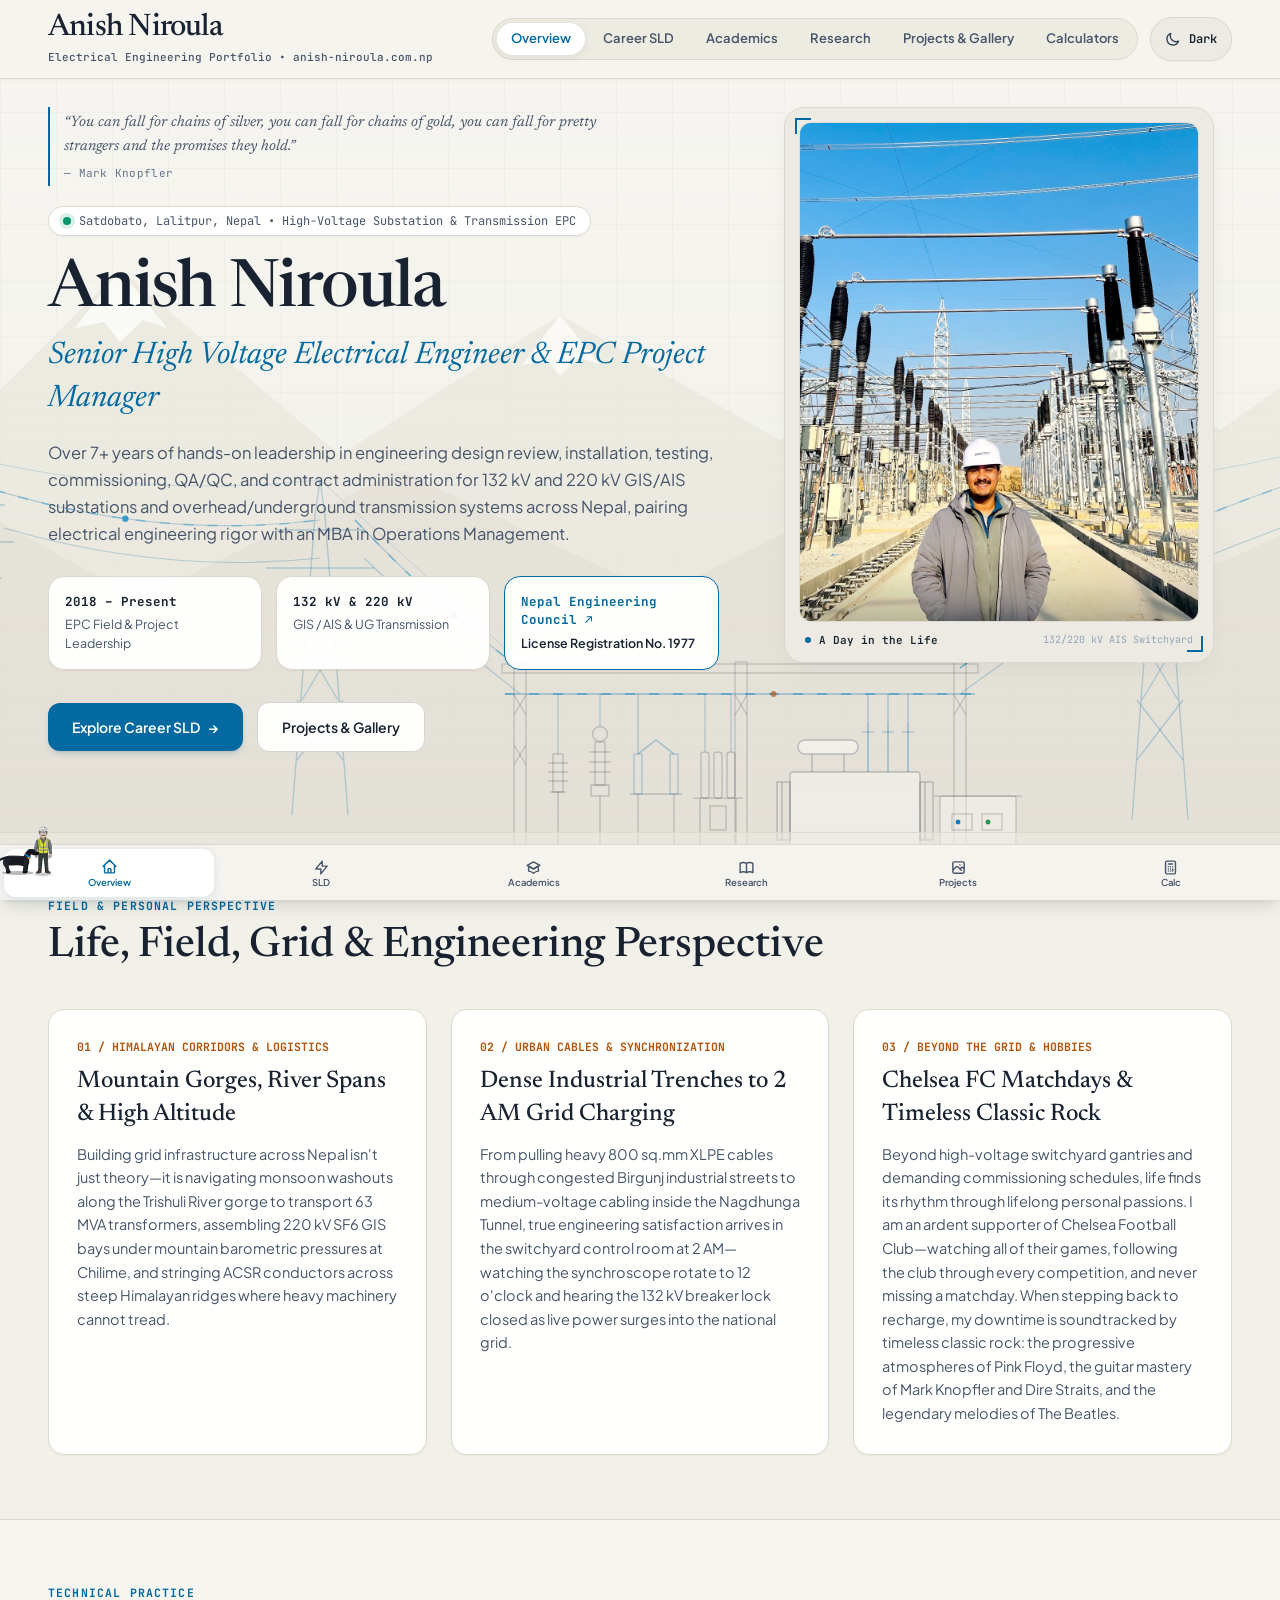
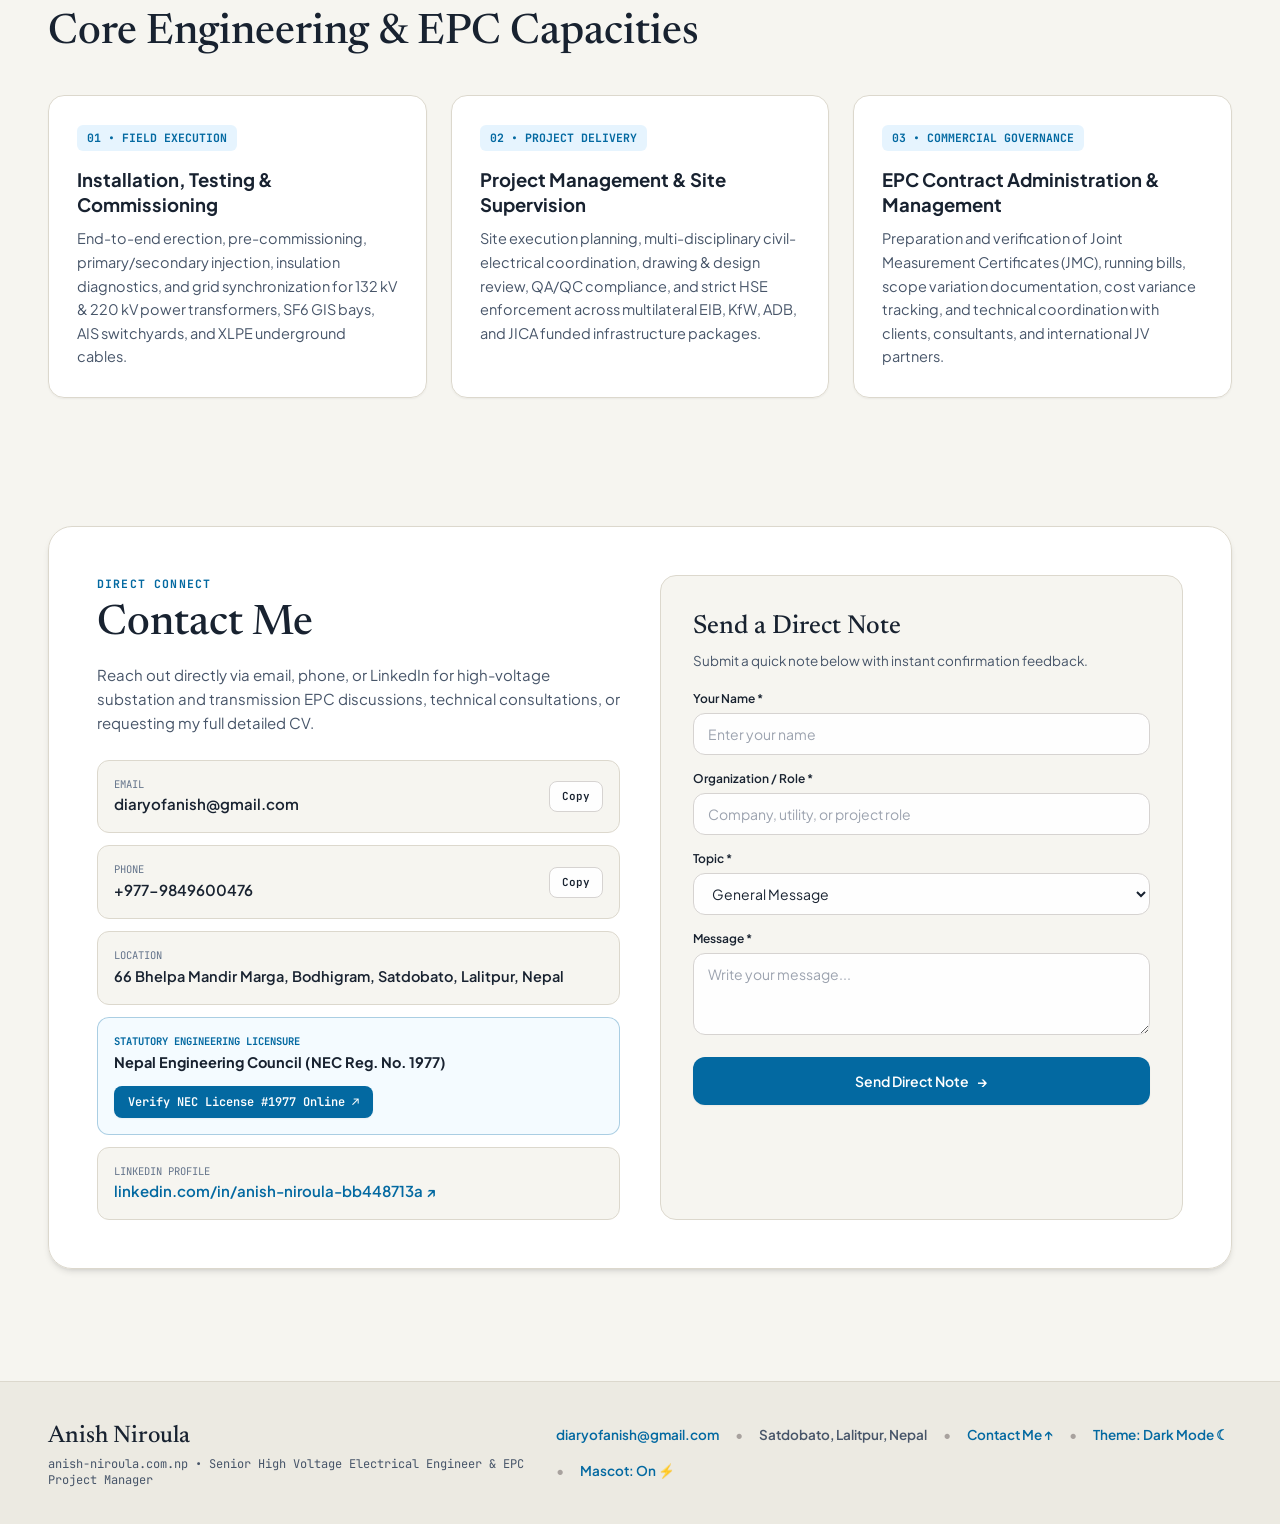
==== commit 3434b234: "fix(mobile): enforce authoritative 6-column horizontal mobile bottom nav and ground clearance" ====
--- a/index.html
+++ b/index.html
@@ -2865,6 +2865,7 @@
        ========================================================================= -->
   <nav
     class="fixed bottom-0 left-0 right-0 z-40 md:hidden grid grid-cols-6 gap-0.5 sm:gap-1 bg-alabaster/95 backdrop-blur-md border-t border-hairline p-1 pb-[max(0.6rem,env(safe-area-inset-bottom))] pl-[max(0.2rem,env(safe-area-inset-left))] pr-[max(0.2rem,env(safe-area-inset-right))] shadow-lg"
+    style="display: grid; grid-template-columns: repeat(6, 1fr);"
     aria-label="Mobile Navigation">
     <a href="#overview"
       class="mobile-pill active py-1.5 px-0.5 rounded-xl text-[9.5px] sm:text-[10px] font-semibold text-slate-600 text-center min-h-[46px] flex flex-col items-center justify-center gap-0.5 no-underline"
--- a/css/styles.css
+++ b/css/styles.css
@@ -277,7 +277,7 @@
 }
 
 /* -------------------------------------------------------------------------
-   6. NAVIGATION PILLS
+   6. NAVIGATION PILLS & MOBILE BOTTOM NAVIGATION (6-COLUMN HORIZONTAL GRID)
    ------------------------------------------------------------------------- */
 .nav-pill {
   transition: all 0.2s ease;
@@ -289,21 +289,49 @@
   box-shadow: 0 2px 8px rgba(24, 34, 48, 0.08);
 }
 
+/* Explicit, bulletproof 6-column mobile bottom navigation */
+nav[aria-label="Mobile Navigation"] {
+  display: grid !important;
+  grid-template-columns: repeat(6, 1fr) !important;
+  align-items: center !important;
+  width: 100% !important;
+  box-sizing: border-box !important;
+  height: 56px !important;
+  max-height: 56px !important;
+}
+
+.grid-cols-6 {
+  grid-template-columns: repeat(6, minmax(0, 1fr)) !important;
+}
+
 .mobile-pill {
-  min-height: 46px;
-  display: flex;
-  flex-direction: column;
-  align-items: center;
-  justify-content: center;
-  gap: 2px;
+  min-height: 48px !important;
+  max-height: 52px !important;
+  height: 100% !important;
+  display: flex !important;
+  flex-direction: column !important;
+  align-items: center !important;
+  justify-content: center !important;
+  padding: 4px 1px !important;
+  gap: 2px !important;
+  box-sizing: border-box !important;
   touch-action: manipulation;
   -webkit-tap-highlight-color: transparent;
   user-select: none;
   transition: all 0.2s cubic-bezier(0.16, 1, 0.3, 1);
+  overflow: hidden;
+}
+
+.mobile-pill span {
+  font-size: 9.5px !important;
+  line-height: 1 !important;
+  white-space: nowrap !important;
 }
 
 .mobile-pill svg {
-  transition: transform 0.2s ease, stroke 0.2s ease;
+  width: 17px !important;
+  height: 17px !important;
+  flex-shrink: 0 !important;
 }
 
 .mobile-pill.active {
@@ -1030,7 +1058,7 @@
 
 @media (max-width: 767px) {
   :root {
-    --mascot-ground-bottom: 74px; /* Positioned cleanly above mobile tab bar */
+    --mascot-ground-bottom: 64px; /* Positioned cleanly above 56px mobile tab bar */
     --mascot-width: 25px;
     --mascot-height: 42px;
     --mascot-sprite-total-width: 300px;
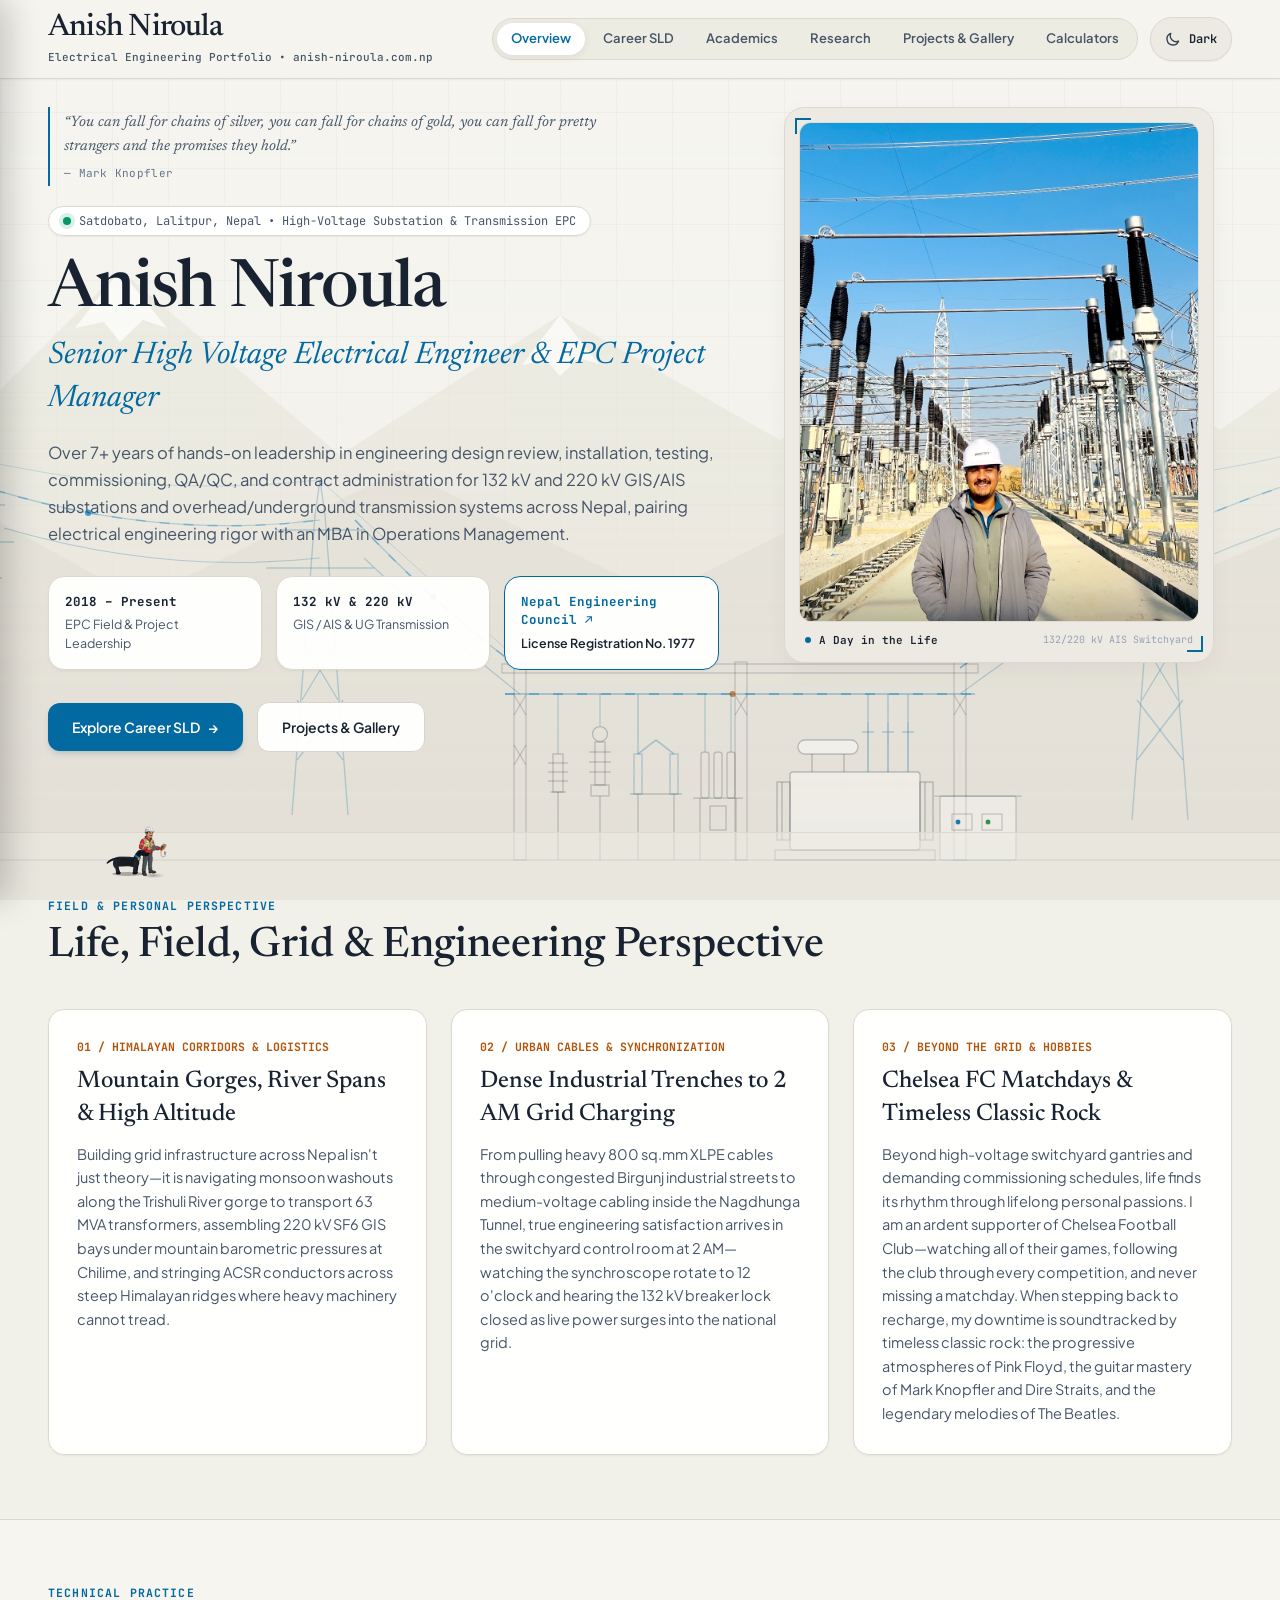
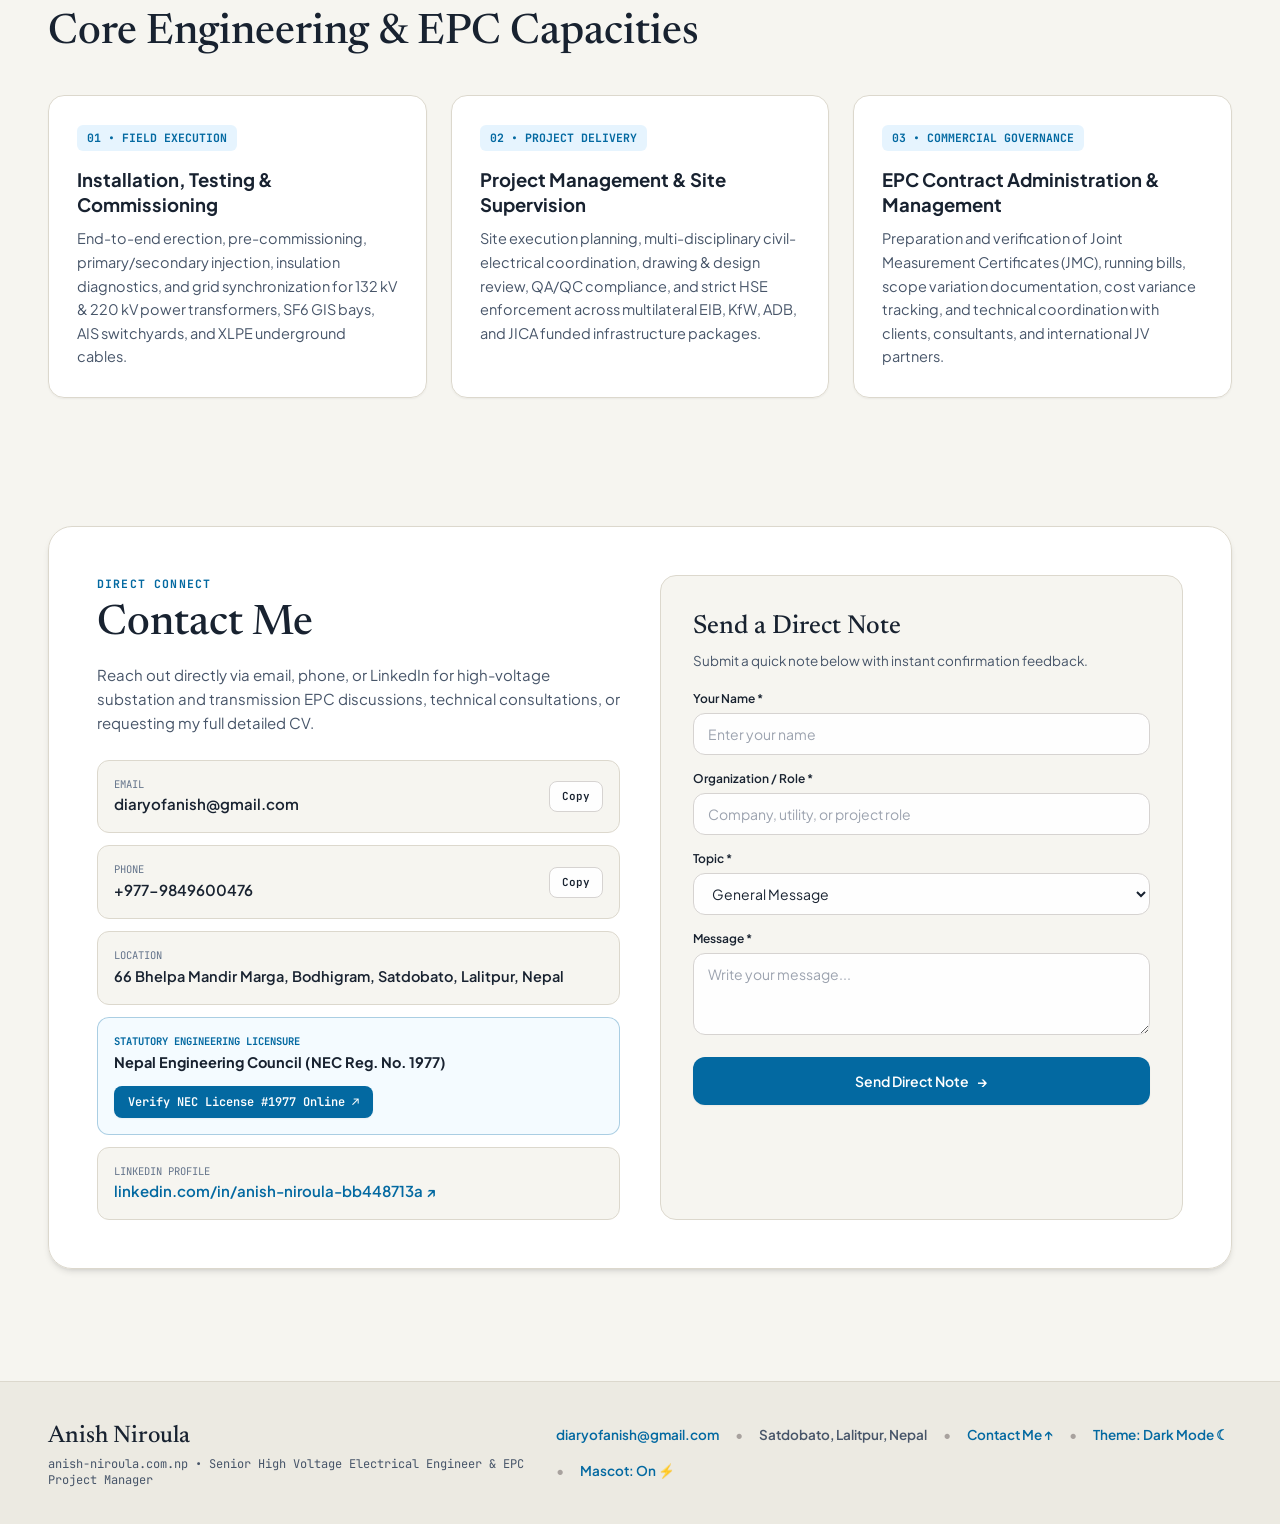
==== commit 445e0817: "feat(nav): replace mobile bottom bar with left slide-out drawer, remove duplicate bottom bar on desk" ====
--- a/index.html
+++ b/index.html
@@ -504,16 +504,30 @@
     <header class="sticky top-0 z-40 w-full bg-alabaster/95 dark:bg-[#0B0F17]/95 border-b border-hairline dark:border-[#233247] shadow-sm backdrop-blur-md transition-colors duration-200">
       <div
         class="max-w-7xl w-full mx-auto px-4 sm:px-8 lg:px-12 min-h-[70px] sm:min-h-[76px] py-2.5 sm:py-3 flex items-center justify-between gap-3">
-        <button type="button" onclick="switchView('overview')"
-          class="text-left bg-transparent border-0 p-0 cursor-pointer group min-w-0 flex-1">
-          <span
-            class="block font-serif text-[22px] sm:text-[27px] lg:text-[31px] font-medium leading-none tracking-tight text-ink dark:text-[#F8FAFC] group-hover:text-cerulean dark:group-hover:text-[#38BDF8] transition-colors truncate">
-            Anish Niroula
-          </span>
-          <span class="block font-mono text-[10px] sm:text-[11px] font-medium text-slate-600 dark:text-[#94A3B8] mt-1.5 truncate">
-            Electrical Engineering Portfolio &bull; anish-niroula.com.np
-          </span>
-        </button>
+        
+        <div class="flex items-center gap-2.5 sm:gap-3 min-w-0 flex-1">
+          <!-- Mobile Menu Hamburger Button (Left Side, 3 horizontal bars) -->
+          <button id="mobileMenuToggleBtn" type="button" onclick="toggleMobileDrawer()"
+            class="md:hidden inline-flex items-center justify-center p-2 rounded-xl bg-linen dark:bg-[#1A2433] border border-hairline dark:border-[#233247] text-ink dark:text-[#F8FAFC] hover:border-cerulean dark:hover:border-[#38BDF8] shadow-sm transition-all cursor-pointer min-h-[44px] min-w-[44px] touch-manipulation flex-shrink-0"
+            aria-label="Open navigation menu"
+            aria-expanded="false"
+            aria-controls="mobileNavDrawer">
+            <svg class="w-5 h-5 text-ink dark:text-[#F8FAFC]" fill="none" viewBox="0 0 24 24" stroke="currentColor" stroke-width="2">
+              <path stroke-linecap="round" stroke-linejoin="round" d="M4 6h16M4 12h16M4 18h16" />
+            </svg>
+          </button>
+
+          <button type="button" onclick="switchView('overview')"
+            class="text-left bg-transparent border-0 p-0 cursor-pointer group min-w-0 flex-1">
+            <span
+              class="block font-serif text-[20px] sm:text-[27px] lg:text-[31px] font-medium leading-none tracking-tight text-ink dark:text-[#F8FAFC] group-hover:text-cerulean dark:group-hover:text-[#38BDF8] transition-colors truncate">
+              Anish Niroula
+            </span>
+            <span class="block font-mono text-[9.5px] sm:text-[11px] font-medium text-slate-600 dark:text-[#94A3B8] mt-1.5 truncate">
+              Electrical Engineering Portfolio &bull; anish-niroula.com.np
+            </span>
+          </button>
+        </div>
 
         <div class="flex items-center gap-2 sm:gap-3 flex-shrink-0">
           <!-- Desktop 6-Link Crawlable Navigation -->
@@ -2860,50 +2874,121 @@
   </div>
 
   <!-- =========================================================================
-       MOBILE STICKY BOTTOM NAVIGATION (6 TOUCH-OPTIMIZED TABS WITH ICONS)
-       iOS Safe Area Inset + Android Material 48px Tap Targets
+       MOBILE LEFT SLIDE-OUT NAVIGATION DRAWER (ACCESSIBLE 3-BAR FLYOUT PANEL)
+       Includes 6 Views, Dark Mode Toggle & Field Mascot Controls
        ========================================================================= -->
-  <nav
-    class="fixed bottom-0 left-0 right-0 z-40 md:hidden grid grid-cols-6 gap-0.5 sm:gap-1 bg-alabaster/95 backdrop-blur-md border-t border-hairline p-1 pb-[max(0.6rem,env(safe-area-inset-bottom))] pl-[max(0.2rem,env(safe-area-inset-left))] pr-[max(0.2rem,env(safe-area-inset-right))] shadow-lg"
-    style="display: grid; grid-template-columns: repeat(6, 1fr);"
-    aria-label="Mobile Navigation">
-    <a href="#overview"
-      class="mobile-pill active py-1.5 px-0.5 rounded-xl text-[9.5px] sm:text-[10px] font-semibold text-slate-600 text-center min-h-[46px] flex flex-col items-center justify-center gap-0.5 no-underline"
-      data-target="overview" onclick="switchView('overview'); return false;">
-      <svg class="w-4 h-4" fill="none" viewBox="0 0 24 24" stroke="currentColor" stroke-width="2"><path stroke-linecap="round" stroke-linejoin="round" d="M3 12l2-2m0 0l7-7 7 7M5 10v10a1 1 0 001 1h3m10-11l2 2m-2-2v10a1 1 0 01-1 1h-3m-6 0a1 1 0 001-1v-4a1 1 0 011-1h2a1 1 0 011 1v4a1 1 0 001 1m-6 0h6"/></svg>
-      <span>Overview</span>
-    </a>
-    <a href="#career-sld"
-      class="mobile-pill py-1.5 px-0.5 rounded-xl text-[9.5px] sm:text-[10px] font-semibold text-slate-600 text-center min-h-[46px] flex flex-col items-center justify-center gap-0.5 no-underline"
-      data-target="career-sld" onclick="switchView('career-sld'); return false;">
-      <svg class="w-4 h-4" fill="none" viewBox="0 0 24 24" stroke="currentColor" stroke-width="2"><path stroke-linecap="round" stroke-linejoin="round" d="M13 10V3L4 14h7v7l9-11h-7z"/></svg>
-      <span>SLD</span>
-    </a>
-    <a href="#academics"
-      class="mobile-pill py-1.5 px-0.5 rounded-xl text-[9.5px] sm:text-[10px] font-semibold text-slate-600 text-center min-h-[46px] flex flex-col items-center justify-center gap-0.5 no-underline"
-      data-target="academics" onclick="switchView('academics'); return false;">
-      <svg class="w-4 h-4" fill="none" viewBox="0 0 24 24" stroke="currentColor" stroke-width="2"><path stroke-linecap="round" stroke-linejoin="round" d="M12 14l9-5-9-5-9 5 9 5z"/><path stroke-linecap="round" stroke-linejoin="round" d="M12 14l6.16-3.422a12.083 12.083 0 01.665 6.479A11.952 11.952 0 0012 20.055a11.952 11.952 0 00-6.824-2.998 12.078 12.078 0 01.665-6.479L12 14z"/></svg>
-      <span>Academics</span>
-    </a>
-    <a href="#research"
-      class="mobile-pill py-1.5 px-0.5 rounded-xl text-[9.5px] sm:text-[10px] font-semibold text-slate-600 text-center min-h-[46px] flex flex-col items-center justify-center gap-0.5 no-underline"
-      data-target="research" onclick="switchView('research'); return false;">
-      <svg class="w-4 h-4" fill="none" viewBox="0 0 24 24" stroke="currentColor" stroke-width="2"><path stroke-linecap="round" stroke-linejoin="round" d="M12 6.253v13m0-13C10.832 5.477 9.246 5 7.5 5S4.168 5.477 3 6.253v13C4.168 18.477 5.754 18 7.5 18s3.332.477 4.5 1.253m0-13C13.168 5.477 14.754 5 16.5 5c1.747 0 3.332.477 4.5 1.253v13C19.832 18.477 18.247 18 16.5 18c-1.746 0-3.332.477-4.5 1.253"/></svg>
-      <span>Research</span>
-    </a>
-    <a href="#projects"
-      class="mobile-pill py-1.5 px-0.5 rounded-xl text-[9.5px] sm:text-[10px] font-semibold text-slate-600 text-center min-h-[46px] flex flex-col items-center justify-center gap-0.5 no-underline"
-      data-target="projects" onclick="switchView('projects'); return false;">
-      <svg class="w-4 h-4" fill="none" viewBox="0 0 24 24" stroke="currentColor" stroke-width="2"><path stroke-linecap="round" stroke-linejoin="round" d="M4 16l4.586-4.586a2 2 0 012.828 0L16 16m-2-2l1.586-1.586a2 2 0 012.828 0L20 14m-6-6h.01M6 20h12a2 2 0 002-2V6a2 2 0 00-2-2H6a2 2 0 00-2 2v12a2 2 0 002 2z"/></svg>
-      <span>Projects</span>
-    </a>
-    <a href="#calculators"
-      class="mobile-pill py-1.5 px-0.5 rounded-xl text-[9.5px] sm:text-[10px] font-semibold text-slate-600 text-center min-h-[46px] flex flex-col items-center justify-center gap-0.5 no-underline"
-      data-target="calculators" onclick="switchView('calculators'); return false;">
-      <svg class="w-4 h-4" fill="none" viewBox="0 0 24 24" stroke="currentColor" stroke-width="2"><path stroke-linecap="round" stroke-linejoin="round" d="M9 7h6m0 10v-3m-3 3h.01M9 17h.01M9 14h.01M12 14h.01M15 11h.01M12 11h.01M9 11h.01M7 21h10a2 2 0 002-2V5a2 2 0 00-2-2H7a2 2 0 00-2 2v14a2 2 0 002 2z"/></svg>
-      <span>Calc</span>
-    </a>
-  </nav>
+  <div id="mobileDrawerBackdrop" class="mobile-drawer-backdrop opacity-0 pointer-events-none md:hidden" onclick="closeMobileDrawer()"></div>
+
+  <aside id="mobileNavDrawer" class="mobile-nav-drawer md:hidden" aria-label="Mobile Navigation Drawer" aria-hidden="true">
+    <!-- Drawer Top Header -->
+    <div class="p-5 border-b border-hairline dark:border-[#233247] flex items-center justify-between">
+      <div>
+        <span class="font-serif text-lg font-bold text-ink dark:text-[#F8FAFC] block">Anish Niroula</span>
+        <span class="font-mono text-[10px] text-slate-500 dark:text-[#94A3B8] block mt-0.5">NEC Reg. 1977 &bull; Electrical EPC</span>
+      </div>
+      <button type="button" onclick="closeMobileDrawer()"
+        class="p-2 rounded-xl bg-linen dark:bg-[#1A2433] border border-hairline dark:border-[#233247] text-slate-600 dark:text-[#94A3B8] hover:text-ink dark:hover:text-[#F8FAFC] cursor-pointer min-h-[44px] min-w-[44px] flex items-center justify-center touch-manipulation"
+        aria-label="Close navigation menu">
+        <svg class="w-5 h-5" fill="none" viewBox="0 0 24 24" stroke="currentColor" stroke-width="2">
+          <path stroke-linecap="round" stroke-linejoin="round" d="M6 18L18 6M6 6l12 12" />
+        </svg>
+      </button>
+    </div>
+
+    <!-- Vertical Navigation Links (6 Views with Icons) -->
+    <nav class="flex-1 px-3 py-4 space-y-1.5 overflow-y-auto" aria-label="Mobile Navigation Links">
+      <!-- 1. Overview -->
+      <a href="#overview" onclick="navigateFromDrawer('overview'); return false;"
+        class="drawer-nav-item mobile-pill active" data-target="overview">
+        <div class="drawer-icon-box w-8 h-8 rounded-lg bg-linen dark:bg-[#16202E] flex items-center justify-center flex-shrink-0 text-cerulean dark:text-[#38BDF8]">
+          <svg class="w-4 h-4" fill="none" viewBox="0 0 24 24" stroke="currentColor" stroke-width="2">
+            <path stroke-linecap="round" stroke-linejoin="round" d="M3 12l2-2m0 0l7-7 7 7M5 10v10a1 1 0 001 1h3m10-11l2 2m-2-2v10a1 1 0 01-1 1h-3m-6 0a1 1 0 001-1v-4a1 1 0 011-1h2a1 1 0 011 1v4a1 1 0 001 1m-6 0h6"/>
+          </svg>
+        </div>
+        <span>Overview</span>
+      </a>
+
+      <!-- 2. Career SLD -->
+      <a href="#career-sld" onclick="navigateFromDrawer('career-sld'); return false;"
+        class="drawer-nav-item mobile-pill" data-target="career-sld">
+        <div class="drawer-icon-box w-8 h-8 rounded-lg bg-linen dark:bg-[#16202E] flex items-center justify-center flex-shrink-0 text-cerulean dark:text-[#38BDF8]">
+          <svg class="w-4 h-4" fill="none" viewBox="0 0 24 24" stroke="currentColor" stroke-width="2">
+            <path stroke-linecap="round" stroke-linejoin="round" d="M13 10V3L4 14h7v7l9-11h-7z"/>
+          </svg>
+        </div>
+        <span>Career SLD</span>
+      </a>
+
+      <!-- 3. Academics -->
+      <a href="#academics" onclick="navigateFromDrawer('academics'); return false;"
+        class="drawer-nav-item mobile-pill" data-target="academics">
+        <div class="drawer-icon-box w-8 h-8 rounded-lg bg-linen dark:bg-[#16202E] flex items-center justify-center flex-shrink-0 text-cerulean dark:text-[#38BDF8]">
+          <svg class="w-4 h-4" fill="none" viewBox="0 0 24 24" stroke="currentColor" stroke-width="2">
+            <path stroke-linecap="round" stroke-linejoin="round" d="M12 14l9-5-9-5-9 5 9 5z"/><path stroke-linecap="round" stroke-linejoin="round" d="M12 14l6.16-3.422a12.083 12.083 0 01.665 6.479A11.952 11.952 0 0012 20.055a11.952 11.952 0 00-6.824-2.998 12.078 12.078 0 01.665-6.479L12 14z"/>
+          </svg>
+        </div>
+        <span>Academics</span>
+      </a>
+
+      <!-- 4. Research -->
+      <a href="#research" onclick="navigateFromDrawer('research'); return false;"
+        class="drawer-nav-item mobile-pill" data-target="research">
+        <div class="drawer-icon-box w-8 h-8 rounded-lg bg-linen dark:bg-[#16202E] flex items-center justify-center flex-shrink-0 text-cerulean dark:text-[#38BDF8]">
+          <svg class="w-4 h-4" fill="none" viewBox="0 0 24 24" stroke="currentColor" stroke-width="2">
+            <path stroke-linecap="round" stroke-linejoin="round" d="M12 6.253v13m0-13C10.832 5.477 9.246 5 7.5 5S4.168 5.477 3 6.253v13C4.168 18.477 5.754 18 7.5 18s3.332.477 4.5 1.253m0-13C13.168 5.477 14.754 5 16.5 5c1.747 0 3.332.477 4.5 1.253v13C19.832 18.477 18.247 18 16.5 18c-1.746 0-3.332.477-4.5 1.253"/>
+          </svg>
+        </div>
+        <span>Research</span>
+      </a>
+
+      <!-- 5. Projects & Gallery -->
+      <a href="#projects" onclick="navigateFromDrawer('projects'); return false;"
+        class="drawer-nav-item mobile-pill" data-target="projects">
+        <div class="drawer-icon-box w-8 h-8 rounded-lg bg-linen dark:bg-[#16202E] flex items-center justify-center flex-shrink-0 text-cerulean dark:text-[#38BDF8]">
+          <svg class="w-4 h-4" fill="none" viewBox="0 0 24 24" stroke="currentColor" stroke-width="2">
+            <path stroke-linecap="round" stroke-linejoin="round" d="M4 16l4.586-4.586a2 2 0 012.828 0L16 16m-2-2l1.586-1.586a2 2 0 012.828 0L20 14m-6-6h.01M6 20h12a2 2 0 002-2V6a2 2 0 00-2-2H6a2 2 0 00-2 2v12a2 2 0 002 2z"/>
+          </svg>
+        </div>
+        <span>Projects &amp; Gallery</span>
+      </a>
+
+      <!-- 6. Calculators -->
+      <a href="#calculators" onclick="navigateFromDrawer('calculators'); return false;"
+        class="drawer-nav-item mobile-pill" data-target="calculators">
+        <div class="drawer-icon-box w-8 h-8 rounded-lg bg-linen dark:bg-[#16202E] flex items-center justify-center flex-shrink-0 text-cerulean dark:text-[#38BDF8]">
+          <svg class="w-4 h-4" fill="none" viewBox="0 0 24 24" stroke="currentColor" stroke-width="2">
+            <path stroke-linecap="round" stroke-linejoin="round" d="M9 7h6m0 10v-3m-3 3h.01M9 17h.01M9 14h.01M12 14h.01M15 11h.01M12 11h.01M9 11h.01M7 21h10a2 2 0 002-2V5a2 2 0 00-2-2H7a2 2 0 00-2 2v14a2 2 0 002 2z"/>
+          </svg>
+        </div>
+        <span>Calculators</span>
+      </a>
+    </nav>
+
+    <!-- Drawer Footer Controls: Dark Mode & Mascot -->
+    <div class="p-4 border-t border-hairline dark:border-[#233247] bg-linen/50 dark:bg-[#16202E]/60 space-y-2.5">
+      <!-- Theme Toggle Inside Drawer -->
+      <button type="button" onclick="toggleTheme()"
+        class="w-full flex items-center justify-between px-3.5 py-2.5 rounded-xl bg-white dark:bg-[#1A2433] border border-hairline dark:border-[#233247] text-slate-700 dark:text-[#F8FAFC] font-mono text-xs font-semibold cursor-pointer shadow-sm">
+        <span class="flex items-center gap-2">
+          <svg class="w-4 h-4 text-amber-500" fill="none" viewBox="0 0 24 24" stroke="currentColor" stroke-width="2">
+            <path stroke-linecap="round" stroke-linejoin="round" d="M20.354 15.354A9 9 0 018.646 3.646 9.003 9.003 0 0012 21a9.003 9.003 0 008.354-5.646z" />
+          </svg>
+          <span>Theme Mode</span>
+        </span>
+        <span id="drawerThemeLabel" class="text-cerulean dark:text-[#38BDF8]">Light Mode</span>
+      </button>
+
+      <!-- Mascot Toggle Inside Drawer -->
+      <button type="button" onclick="toggleMascot()"
+        class="w-full flex items-center justify-between px-3.5 py-2.5 rounded-xl bg-white dark:bg-[#1A2433] border border-hairline dark:border-[#233247] text-slate-700 dark:text-[#F8FAFC] font-mono text-xs font-semibold cursor-pointer shadow-sm">
+        <span class="flex items-center gap-2">
+          <span>⚡</span>
+          <span>Field Mascot</span>
+        </span>
+        <span id="drawerMascotLabel" class="text-cerulean dark:text-[#38BDF8]">On ⚡</span>
+      </button>
+    </div>
+  </aside>
 
   <!-- =========================================================================
        FULL-SCREEN LIGHTBOX VIEWER WITH ALBUM SLIDER NAVIGATION
--- a/css/styles.css
+++ b/css/styles.css
@@ -277,7 +277,7 @@
 }
 
 /* -------------------------------------------------------------------------
-   6. NAVIGATION PILLS & MOBILE BOTTOM NAVIGATION (6-COLUMN HORIZONTAL GRID)
+   6. NAVIGATION PILLS & MOBILE LEFT SLIDE-OUT DRAWER
    ------------------------------------------------------------------------- */
 .nav-pill {
   transition: all 0.2s ease;
@@ -289,60 +289,101 @@
   box-shadow: 0 2px 8px rgba(24, 34, 48, 0.08);
 }
 
-/* Explicit, bulletproof 6-column mobile bottom navigation */
-nav[aria-label="Mobile Navigation"] {
-  display: grid !important;
-  grid-template-columns: repeat(6, 1fr) !important;
+/* Mobile Left Navigation Drawer & Backdrop */
+.mobile-drawer-backdrop {
+  position: fixed;
+  inset: 0;
+  background-color: rgba(11, 15, 23, 0.65);
+  backdrop-filter: blur(4px);
+  -webkit-backdrop-filter: blur(4px);
+  z-index: 10000;
+  transition: opacity 0.3s cubic-bezier(0.16, 1, 0.3, 1);
+}
+
+.mobile-drawer-backdrop.is-open {
+  opacity: 1 !important;
+  pointer-events: auto !important;
+}
+
+.mobile-nav-drawer {
+  position: fixed;
+  top: 0;
+  bottom: 0;
+  left: 0;
+  width: 82vw;
+  max-width: 320px;
+  background-color: #FAF9F5;
+  border-right: 1px solid rgba(24, 34, 48, 0.12);
+  z-index: 10001;
+  transform: translateX(-100%);
+  transition: transform 0.3s cubic-bezier(0.16, 1, 0.3, 1);
+  display: flex;
+  flex-direction: column;
+  box-shadow: 8px 0 32px rgba(0, 0, 0, 0.2);
+  overflow-y: auto;
+  -webkit-overflow-scrolling: touch;
+}
+
+.mobile-nav-drawer.is-open {
+  transform: translateX(0) !important;
+}
+
+html.dark .mobile-nav-drawer {
+  background-color: #0F172A !important;
+  border-right-color: #233247 !important;
+  box-shadow: 8px 0 32px rgba(0, 0, 0, 0.6) !important;
+}
+
+.drawer-nav-item {
+  display: flex !important;
   align-items: center !important;
-  width: 100% !important;
-  box-sizing: border-box !important;
-  height: 56px !important;
-  max-height: 56px !important;
-}
-
-.grid-cols-6 {
-  grid-template-columns: repeat(6, minmax(0, 1fr)) !important;
-}
-
-.mobile-pill {
-  min-height: 48px !important;
-  max-height: 52px !important;
-  height: 100% !important;
-  display: flex !important;
-  flex-direction: column !important;
-  align-items: center !important;
-  justify-content: center !important;
-  padding: 4px 1px !important;
-  gap: 2px !important;
-  box-sizing: border-box !important;
-  touch-action: manipulation;
-  -webkit-tap-highlight-color: transparent;
-  user-select: none;
-  transition: all 0.2s cubic-bezier(0.16, 1, 0.3, 1);
-  overflow: hidden;
-}
-
-.mobile-pill span {
-  font-size: 9.5px !important;
-  line-height: 1 !important;
-  white-space: nowrap !important;
-}
-
-.mobile-pill svg {
-  width: 17px !important;
-  height: 17px !important;
-  flex-shrink: 0 !important;
-}
-
-.mobile-pill.active {
-  background-color: #FFFFFF;
-  color: var(--hv-cerulean);
-  box-shadow: 0 2px 8px rgba(3, 105, 161, 0.12);
-}
-
-.mobile-pill.active svg {
-  stroke: var(--hv-cerulean);
-  transform: translateY(-1px);
+  gap: 12px !important;
+  padding: 12px 14px !important;
+  border-radius: 12px !important;
+  font-size: 14px !important;
+  font-weight: 500 !important;
+  color: #334155 !important;
+  transition: all 0.2s ease !important;
+  text-decoration: none !important;
+}
+
+.drawer-nav-item:hover,
+.drawer-nav-item:focus {
+  background-color: #FFFFFF !important;
+  color: var(--hv-cerulean) !important;
+}
+
+.drawer-nav-item.active {
+  background-color: #FFFFFF !important;
+  color: var(--hv-cerulean) !important;
+  box-shadow: 0 2px 8px rgba(3, 105, 161, 0.12) !important;
+  font-weight: 700 !important;
+}
+
+.drawer-nav-item.active .drawer-icon-box {
+  background-color: var(--hv-cerulean) !important;
+  color: #FFFFFF !important;
+}
+
+html.dark .drawer-nav-item {
+  color: #94A3B8 !important;
+}
+
+html.dark .drawer-nav-item:hover,
+html.dark .drawer-nav-item:focus {
+  background-color: #1E293B !important;
+  color: #38BDF8 !important;
+}
+
+html.dark .drawer-nav-item.active {
+  background-color: #1E293B !important;
+  color: #38BDF8 !important;
+  box-shadow: 0 2px 10px rgba(56, 189, 248, 0.15) !important;
+}
+
+html.dark .drawer-nav-item.active .drawer-icon-box {
+  background-color: #0284C7 !important;
+  color: #FFFFFF !important;
 }
 
 /* Prevent iOS Safari 15+ auto-zoom on input focus */
@@ -567,30 +608,10 @@
   color: #F8FAFC !important;
 }
 
-/* Header & Mobile Sticky Bar in Dark Mode */
+/* Header & Drawer in Dark Mode */
 html.dark header {
   background-color: rgba(11, 15, 23, 0.94) !important;
   border-bottom-color: #223247 !important;
-}
-
-html.dark nav[aria-label="Mobile Navigation"] {
-  background-color: rgba(11, 15, 23, 0.95) !important;
-  border-top-color: #223247 !important;
-  box-shadow: 0 -4px 25px rgba(0, 0, 0, 0.6) !important;
-}
-
-html.dark .mobile-pill {
-  color: #94A3B8 !important;
-}
-
-html.dark .mobile-pill.active {
-  background-color: #1A2536 !important;
-  color: #38BDF8 !important;
-  box-shadow: 0 2px 10px rgba(56, 189, 248, 0.2) !important;
-}
-
-html.dark .mobile-pill.active svg {
-  stroke: #38BDF8 !important;
 }
 
 /* Desktop Nav in Dark Mode */
@@ -1058,7 +1079,7 @@
 
 @media (max-width: 767px) {
   :root {
-    --mascot-ground-bottom: 64px; /* Positioned cleanly above 56px mobile tab bar */
+    --mascot-ground-bottom: 24px; /* Clean bottom ground clearance with bottom nav removed */
     --mascot-width: 25px;
     --mascot-height: 42px;
     --mascot-sprite-total-width: 300px;
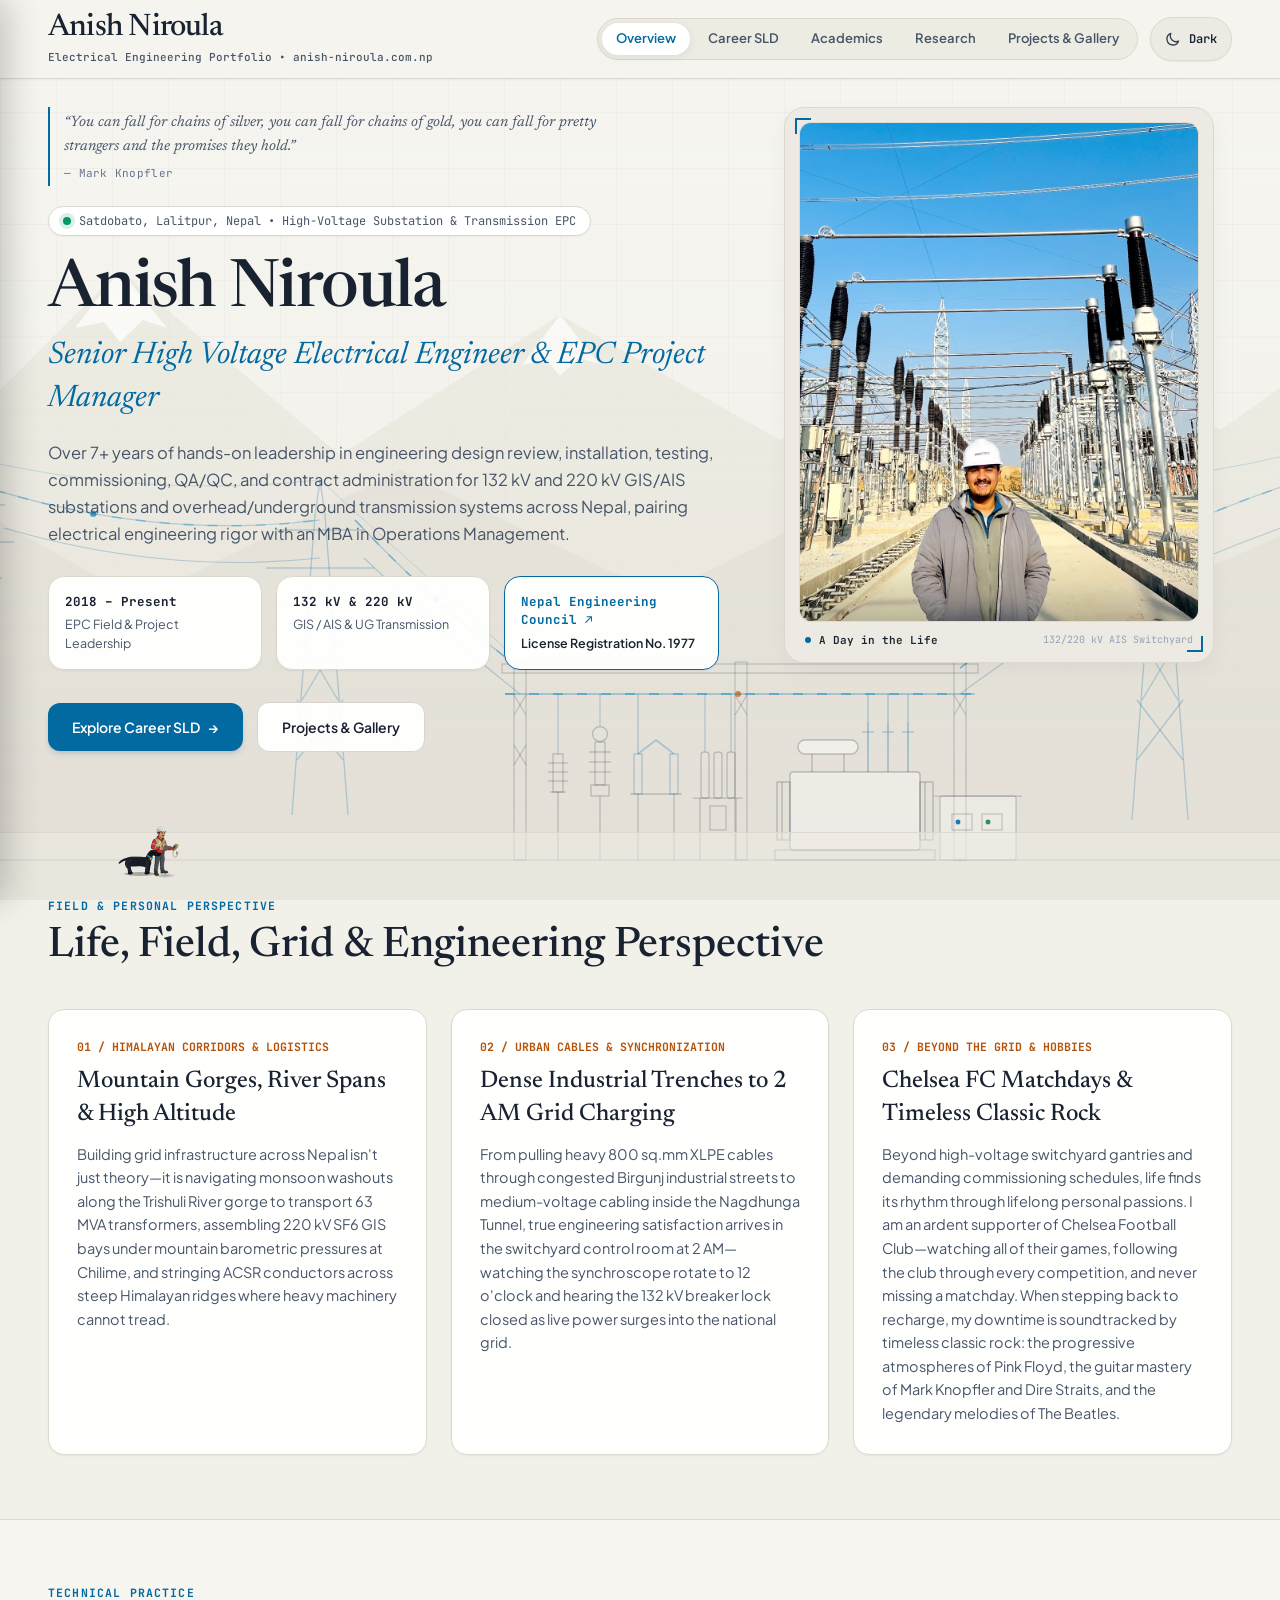
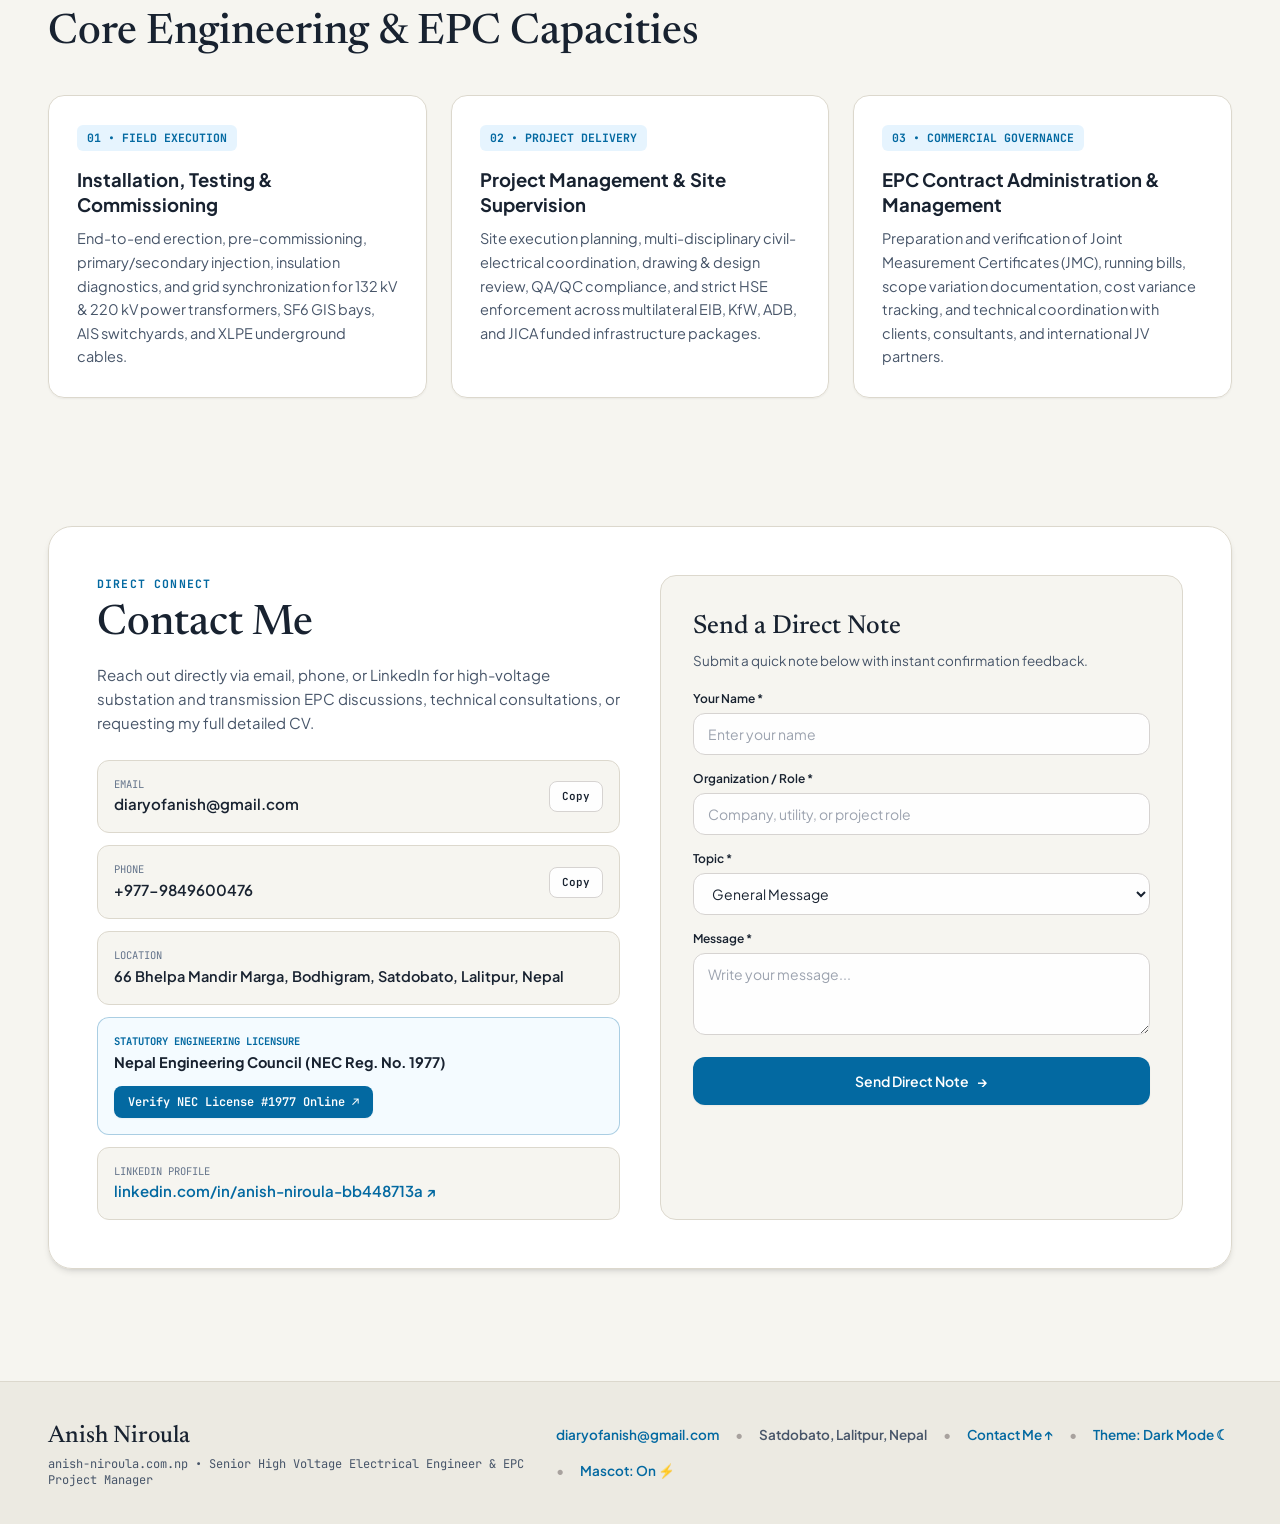
==== commit 866a0519: "chore(nav): temporarily hide Calculators tab while auditing formulas and redesigning UI" ====
--- a/index.html
+++ b/index.html
@@ -548,9 +548,11 @@
             <a href="#projects"
               class="nav-pill px-3.5 py-1.5 rounded-full text-[13px] font-semibold text-slate-600 hover:text-ink cursor-pointer inline-block no-underline"
               data-target="projects" onclick="switchView('projects'); return false;">Projects &amp; Gallery</a>
+            <!-- Calculators tab temporarily hidden while refining engineering formulas & UI
             <a href="#calculators"
               class="nav-pill px-3.5 py-1.5 rounded-full text-[13px] font-semibold text-slate-600 hover:text-ink cursor-pointer inline-block no-underline"
               data-target="calculators" onclick="switchView('calculators'); return false;">Calculators</a>
+            -->
           </nav>
 
           <!-- Dark Mode Toggle Button (Accessible on both Mobile & Desktop) -->
@@ -2952,7 +2954,7 @@
         <span>Projects &amp; Gallery</span>
       </a>
 
-      <!-- 6. Calculators -->
+      <!-- 6. Calculators (temporarily hidden while refining engineering formulas & UI)
       <a href="#calculators" onclick="navigateFromDrawer('calculators'); return false;"
         class="drawer-nav-item mobile-pill" data-target="calculators">
         <div class="drawer-icon-box w-8 h-8 rounded-lg bg-linen dark:bg-[#16202E] flex items-center justify-center flex-shrink-0 text-cerulean dark:text-[#38BDF8]">
@@ -2962,6 +2964,7 @@
         </div>
         <span>Calculators</span>
       </a>
+      -->
     </nav>
 
     <!-- Drawer Footer Controls: Dark Mode & Mascot -->
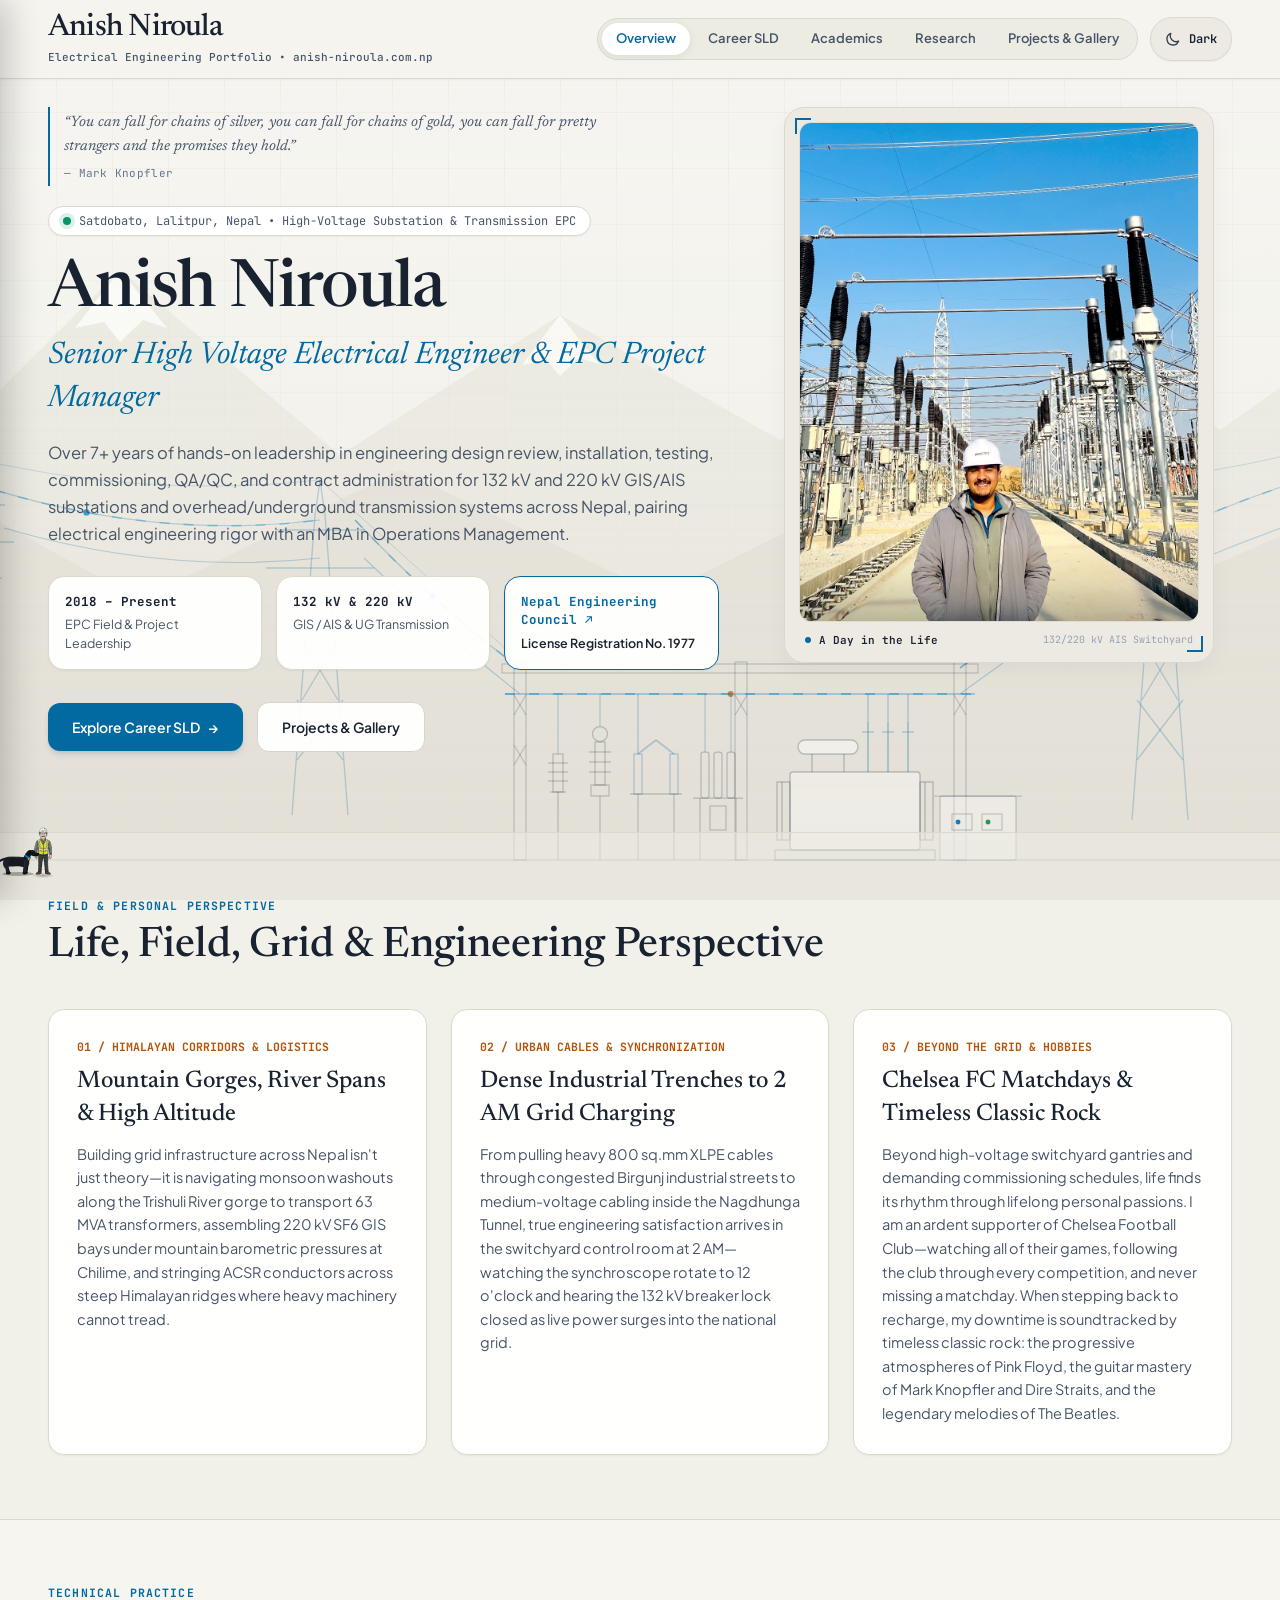
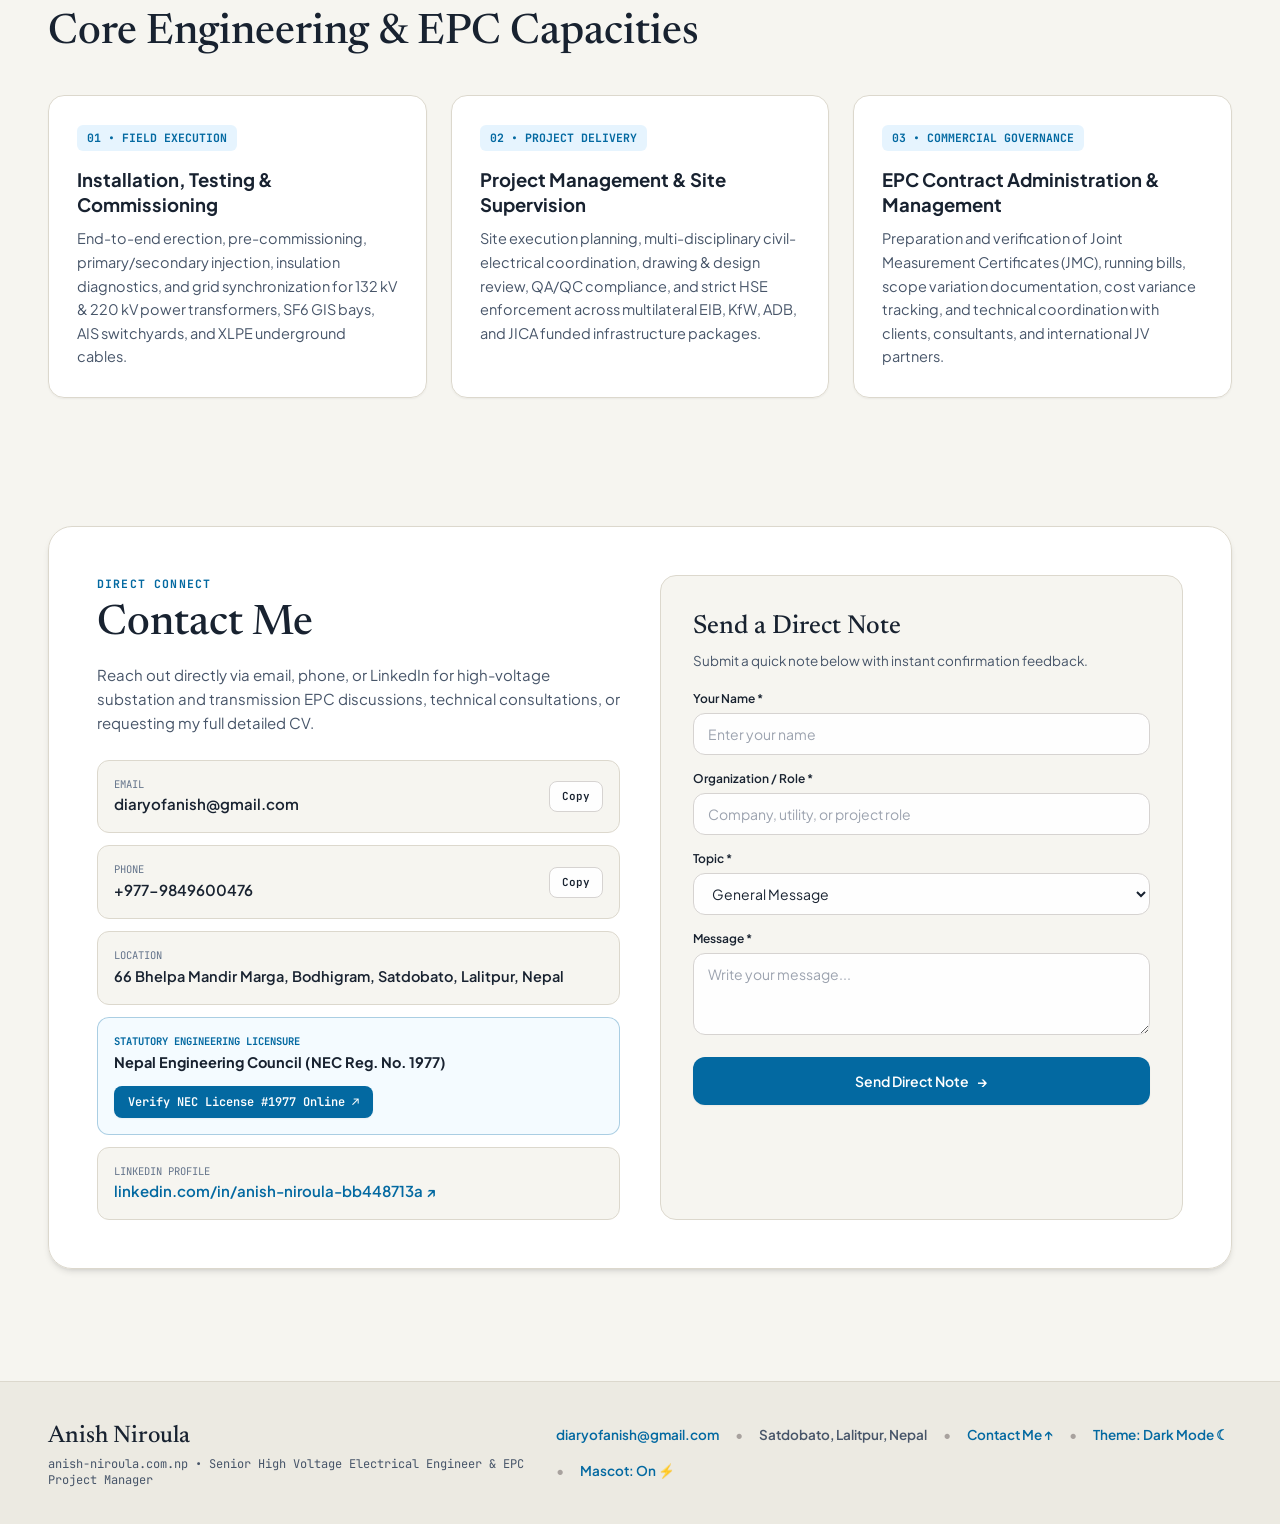
==== commit ede1f1ab: "feat(calculators): rebuild 15-tool Master-Detail Engineering Workbench with verified formulas, step-" ====
--- a/index.html
+++ b/index.html
@@ -1968,9 +1968,9 @@
          ======================================================================= -->
     <section id="view-calculators" class="page-view py-8 sm:py-12" aria-label="Electrical Engineering Calculators & Power System Workbench">
       <div class="max-w-7xl mx-auto px-4 sm:px-6 lg:px-8">
-        
+
         <!-- Header Banner -->
-        <div class="mb-6 flex flex-col md:flex-row md:items-end justify-between gap-4">
+        <div class="mb-6 flex flex-col md:flex-row md:items-end justify-between gap-4 print:hidden">
           <div>
             <div class="inline-flex items-center gap-2 px-3 py-1 rounded-full bg-cerulean/10 text-cerulean dark:text-[#38BDF8] border border-cerulean/20 text-xs font-mono font-semibold uppercase tracking-wider mb-2">
               <span>⚡ Engineering Computation Workbench</span>
@@ -1981,861 +1981,32 @@
               Electrical Engineering &amp; Grid Calculators
             </h2>
             <p class="text-slate-600 dark:text-[#94A3B8] text-xs sm:text-sm mt-1 max-w-3xl">
-              Professional engineering tools bridging domestic building design (<strong class="text-ink dark:text-white">NBC 207:2003</strong> &amp; <strong class="text-ink dark:text-white">IEC 60364</strong>), high-voltage transmission, underground cables, and substation protection.
+              Focused single-tool engineering workbench for students and substation/transmission professionals &mdash; featuring verified formulas, step-by-step derivations, and printable PDF calculation sheets.
             </p>
           </div>
 
-          <!-- Regulatory Standard Selector (Scoped to Installation Codes) -->
-          <div class="bg-linen/80 dark:bg-[#1E293B] border border-hairline dark:border-[#334155] rounded-xl p-2.5 flex-shrink-0">
-            <div class="text-[10px] font-mono font-bold uppercase tracking-wider text-slate-500 dark:text-[#94A3B8] mb-1.5 flex items-center justify-between">
-              <span>Wiring &amp; Building Standard:</span>
-              <span id="activeStdBadgeText" class="text-cerulean dark:text-[#38BDF8] font-bold">IEC 60364 Baseline</span>
+          <!-- Regulatory Standard Selector (Shown only for Code-Aware Calculators) -->
+          <div id="calcStandardContainer" class="bg-linen/80 dark:bg-[#1E293B] border border-hairline dark:border-[#334155] rounded-xl p-2.5 flex-shrink-0" style="display: none;">
+            <div class="text-[10px] font-mono font-bold uppercase tracking-wider text-slate-500 dark:text-[#94A3B8] mb-1.5 flex items-center justify-between gap-3">
+              <span>Code / Standard:</span>
+              <span id="activeStdBadgeText" class="text-cerulean dark:text-[#38BDF8] font-bold">IEC 60364 / IEC 60909</span>
             </div>
-            <div class="flex items-center gap-1" id="calcStandardSelector">
-              <button type="button" class="calc-std-pill active px-2.5 py-1 rounded-lg text-xs font-semibold cursor-pointer border border-cerulean bg-cerulean text-white transition-all" data-std="IEC" onclick="setCalcStandard('IEC')">
-                🌐 IEC
-              </button>
-              <button type="button" class="calc-std-pill px-2.5 py-1 rounded-lg text-xs font-semibold cursor-pointer border border-hairline dark:border-[#334155] bg-white dark:bg-[#111A28] text-slate-700 dark:text-[#CBD5E1] hover:border-cerulean transition-all" data-std="NBC" onclick="setCalcStandard('NBC')">
-                🇳🇵 NBC 207 / NEA
-              </button>
-              <button type="button" class="calc-std-pill px-2.5 py-1 rounded-lg text-xs font-semibold cursor-pointer border border-hairline dark:border-[#334155] bg-white dark:bg-[#111A28] text-slate-700 dark:text-[#CBD5E1] hover:border-cerulean transition-all" data-std="IS" onclick="setCalcStandard('IS')">
-                🇮🇳 IS
-              </button>
-              <button type="button" class="calc-std-pill px-2.5 py-1 rounded-lg text-xs font-semibold cursor-pointer border border-hairline dark:border-[#334155] bg-white dark:bg-[#111A28] text-slate-700 dark:text-[#CBD5E1] hover:border-cerulean transition-all" data-std="BS" onclick="setCalcStandard('BS')">
-                🇬🇧 BS 7671
-              </button>
+            <div class="flex flex-wrap items-center gap-1" id="calcStandardSelector">
+              <button type="button" class="calc-std-pill active px-2.5 py-1 rounded-lg text-xs font-semibold cursor-pointer border border-cerulean bg-cerulean text-white transition-all" data-std="IEC" onclick="setCalcStandard('IEC')">🌐 IEC</button>
+              <button type="button" class="calc-std-pill px-2.5 py-1 rounded-lg text-xs font-semibold cursor-pointer border border-hairline dark:border-[#334155] bg-white dark:bg-[#111A28] text-slate-700 dark:text-[#CBD5E1] hover:border-cerulean transition-all" data-std="NBC" onclick="setCalcStandard('NBC')">🇳🇵 NBC 207</button>
+              <button type="button" class="calc-std-pill px-2.5 py-1 rounded-lg text-xs font-semibold cursor-pointer border border-hairline dark:border-[#334155] bg-white dark:bg-[#111A28] text-slate-700 dark:text-[#CBD5E1] hover:border-cerulean transition-all" data-std="IS" onclick="setCalcStandard('IS')">🇮🇳 IS</button>
+              <button type="button" class="calc-std-pill px-2.5 py-1 rounded-lg text-xs font-semibold cursor-pointer border border-hairline dark:border-[#334155] bg-white dark:bg-[#111A28] text-slate-700 dark:text-[#CBD5E1] hover:border-cerulean transition-all" data-std="BS" onclick="setCalcStandard('BS')">🇬🇧 BS 7671</button>
             </div>
           </div>
         </div>
 
-        <!-- 4-Discipline Compact Navigation Hub -->
-        <div class="bg-card dark:bg-[#151F2E] border border-hairline dark:border-[#233247] rounded-2xl p-3 sm:p-4 mb-6 shadow-sm">
-          <div class="flex flex-col md:flex-row md:items-center justify-between gap-3">
-            
-            <!-- Category Tabs -->
-            <div class="flex flex-wrap items-center gap-1.5" id="calcCategoryBar">
-              <button type="button" class="calc-filter-pill active px-3 py-1.5 rounded-xl text-xs font-bold bg-cerulean text-white shadow-sm flex items-center gap-1.5 cursor-pointer" data-cat="building" onclick="filterCalcCategory('building')">
-                <span>🏠 Building &amp; LV Wiring</span>
-                <span class="px-1.5 py-0.2 rounded-full text-[10px] bg-white/20">3</span>
-              </button>
-              <button type="button" class="calc-filter-pill px-3 py-1.5 rounded-xl text-xs font-semibold bg-linen dark:bg-[#1E293B] text-slate-700 dark:text-[#CBD5E1] hover:bg-slate-200 dark:hover:bg-[#28384D] flex items-center gap-1.5 cursor-pointer" data-cat="transformer" onclick="filterCalcCategory('transformer')">
-                <span>⚙ Substations &amp; Transformers</span>
-                <span class="px-1.5 py-0.2 rounded-full text-[10px] bg-slate-300 dark:bg-slate-700">4</span>
-              </button>
-              <button type="button" class="calc-filter-pill px-3 py-1.5 rounded-xl text-xs font-semibold bg-linen dark:bg-[#1E293B] text-slate-700 dark:text-[#CBD5E1] hover:bg-slate-200 dark:hover:bg-[#28384D] flex items-center gap-1.5 cursor-pointer" data-cat="transmission" onclick="filterCalcCategory('transmission')">
-                <span>🔌 Transmission &amp; Cables</span>
-                <span class="px-1.5 py-0.2 rounded-full text-[10px] bg-slate-300 dark:bg-slate-700">3</span>
-              </button>
-              <button type="button" class="calc-filter-pill px-3 py-1.5 rounded-xl text-xs font-semibold bg-linen dark:bg-[#1E293B] text-slate-700 dark:text-[#CBD5E1] hover:bg-slate-200 dark:hover:bg-[#28384D] flex items-center gap-1.5 cursor-pointer" data-cat="protection" onclick="filterCalcCategory('protection')">
-                <span>🛡 Protection &amp; Physics</span>
-                <span class="px-1.5 py-0.2 rounded-full text-[10px] bg-slate-300 dark:bg-slate-700">3</span>
-              </button>
-              <button type="button" class="calc-filter-pill px-3 py-1.5 rounded-xl text-xs font-semibold bg-linen dark:bg-[#1E293B] text-slate-700 dark:text-[#CBD5E1] hover:bg-slate-200 dark:hover:bg-[#28384D] cursor-pointer" data-cat="all" onclick="filterCalcCategory('all')">
-                <span>⚡ All Tools (13)</span>
-              </button>
-            </div>
-
-            <!-- Voltage Quick Jump -->
-            <div class="flex items-center gap-1 text-[11px] font-mono text-slate-500 dark:text-[#64748B] overflow-x-auto pb-1 md:pb-0">
-              <span class="flex-shrink-0 font-bold mr-1">Grid Jump:</span>
-              <button type="button" class="calc-volt-pill px-2 py-0.5 rounded border border-hairline dark:border-[#334155] bg-linen/50 dark:bg-[#1E293B] hover:border-cerulean" onclick="applyVoltagePreset(0.23, '1-Ph')">230V</button>
-              <button type="button" class="calc-volt-pill active px-2 py-0.5 rounded border border-cerulean bg-cerulean text-white" onclick="applyVoltagePreset(0.4, '3-Ph')">400V</button>
-              <button type="button" class="calc-volt-pill px-2 py-0.5 rounded border border-hairline dark:border-[#334155] bg-linen/50 dark:bg-[#1E293B] hover:border-cerulean" onclick="applyVoltagePreset(11, 'MV')">11kV</button>
-              <button type="button" class="calc-volt-pill px-2 py-0.5 rounded border border-hairline dark:border-[#334155] bg-linen/50 dark:bg-[#1E293B] hover:border-cerulean" onclick="applyVoltagePreset(33, 'MV')">33kV</button>
-              <button type="button" class="calc-volt-pill px-2 py-0.5 rounded border border-hairline dark:border-[#334155] bg-linen/50 dark:bg-[#1E293B] hover:border-cerulean" onclick="applyVoltagePreset(132, 'HV')">132kV</button>
-              <button type="button" class="calc-volt-pill px-2 py-0.5 rounded border border-hairline dark:border-[#334155] bg-linen/50 dark:bg-[#1E293B] hover:border-cerulean" onclick="applyVoltagePreset(220, 'EHV')">220kV</button>
-              <button type="button" class="calc-volt-pill px-2 py-0.5 rounded border border-hairline dark:border-[#334155] bg-linen/50 dark:bg-[#1E293B] hover:border-cerulean" onclick="applyVoltagePreset(400, 'EHV')">400kV</button>
-            </div>
-
-          </div>
-        </div>
-
-        <!-- Dynamic Compact Cards Container -->
-        <div class="grid grid-cols-1 md:grid-cols-2 gap-5" id="calcCardsContainer">
-
-          <!-- =================================================================
-               DISCIPLINE 1: BUILDING & LV WIRING
-               ================================================================= -->
-
-          <!-- Module 1: Domestic Appliance Wire Sizing & MCB -->
-          <div class="calc-card bg-card dark:bg-[#151F2E] border border-hairline dark:border-[#233247] rounded-2xl p-4 shadow-sm" data-category="building">
-            <div class="flex items-start justify-between gap-2 mb-3">
-              <div>
-                <span class="inline-block px-2 py-0.5 rounded text-[10px] font-mono font-semibold bg-emerald-50 dark:bg-emerald-950/60 text-emerald-700 dark:text-emerald-300 border border-emerald-200 dark:border-emerald-800/50">NBC 207 / IEC 60364-5-52</span>
-                <h3 class="text-base font-serif font-bold text-ink dark:text-[#F8FAFC] mt-0.5">Appliance Load, Wire &amp; MCB Sizing</h3>
-              </div>
-              <button type="button" class="text-xs text-cerulean dark:text-[#38BDF8] font-mono hover:underline flex items-center gap-1" onclick="copyCalcReport('mod1')">
-                <svg class="w-3.5 h-3.5" fill="none" viewBox="0 0 24 24" stroke="currentColor"><path stroke-linecap="round" stroke-linejoin="round" stroke-width="2" d="M8 16H6a2 2 0 01-2-2V6a2 2 0 012-2h8a2 2 0 012 2v2m-6 12h8a2 2 0 002-2v-8a2 2 0 00-2-2h-8a2 2 0 00-2 2v8a2 2 0 002 2z"/></svg>
-                <span>Copy</span>
-              </button>
-            </div>
-
-            <!-- Quick Presets -->
-            <div class="flex flex-wrap gap-1 mb-3">
-              <button type="button" class="px-2 py-0.5 rounded text-[10px] font-mono bg-linen dark:bg-[#1E293B] text-slate-700 dark:text-[#CBD5E1] border border-hairline dark:border-[#334155] hover:border-cerulean" onclick="setAppliancePreset('light')">Lighting (300W)</button>
-              <button type="button" class="px-2 py-0.5 rounded text-[10px] font-mono bg-linen dark:bg-[#1E293B] text-slate-700 dark:text-[#CBD5E1] border border-hairline dark:border-[#334155] hover:border-cerulean" onclick="setAppliancePreset('ac15')">1.5 Ton AC (1800W)</button>
-              <button type="button" class="px-2 py-0.5 rounded text-[10px] font-mono bg-linen dark:bg-[#1E293B] text-slate-700 dark:text-[#CBD5E1] border border-hairline dark:border-[#334155] hover:border-cerulean" onclick="setAppliancePreset('geyser')">Geyser (2500W)</button>
-              <button type="button" class="px-2 py-0.5 rounded text-[10px] font-mono bg-linen dark:bg-[#1E293B] text-slate-700 dark:text-[#CBD5E1] border border-hairline dark:border-[#334155] hover:border-cerulean" onclick="setAppliancePreset('pump')">1 HP Pump (746W)</button>
-              <button type="button" class="px-2 py-0.5 rounded text-[10px] font-mono bg-linen dark:bg-[#1E293B] text-slate-700 dark:text-[#CBD5E1] border border-hairline dark:border-[#334155] hover:border-cerulean" onclick="setAppliancePreset('ev')">EV Home (7.4kW)</button>
-            </div>
-
-            <!-- Inputs Grid -->
-            <div class="grid grid-cols-2 sm:grid-cols-4 gap-2 mb-3 text-xs font-mono">
-              <div>
-                <label class="block text-slate-500 mb-0.5 text-[11px]">Load (Watts)</label>
-                <input type="number" id="m1_loadW" value="1800" step="50" min="10" class="w-full px-2 py-1.5 rounded-lg border border-hairline dark:border-[#334155] bg-linen/40 dark:bg-[#1E293B] text-ink dark:text-[#F8FAFC] outline-none focus:border-cerulean" oninput="runMod1()">
-              </div>
-              <div>
-                <label class="block text-slate-500 mb-0.5 text-[11px]">Supply</label>
-                <select id="m1_supply" class="w-full px-1.5 py-1.5 rounded-lg border border-hairline dark:border-[#334155] bg-linen/40 dark:bg-[#1E293B] text-ink dark:text-[#F8FAFC] outline-none focus:border-cerulean text-[11px]" onchange="runMod1()">
-                  <option value="230_1ph" selected>230V (1-Ph)</option>
-                  <option value="400_3ph">400V (3-Ph)</option>
-                </select>
-              </div>
-              <div>
-                <label class="block text-slate-500 mb-0.5 text-[11px]">Length (m)</label>
-                <input type="number" id="m1_length" value="25" min="1" max="500" class="w-full px-2 py-1.5 rounded-lg border border-hairline dark:border-[#334155] bg-linen/40 dark:bg-[#1E293B] text-ink dark:text-[#F8FAFC] outline-none focus:border-cerulean" oninput="runMod1()">
-              </div>
-              <div>
-                <label class="block text-slate-500 mb-0.5 text-[11px]">Power Factor</label>
-                <input type="number" id="m1_pf" value="0.85" min="0.5" max="1.0" step="0.05" class="w-full px-2 py-1.5 rounded-lg border border-hairline dark:border-[#334155] bg-linen/40 dark:bg-[#1E293B] text-ink dark:text-[#F8FAFC] outline-none focus:border-cerulean" oninput="runMod1()">
-              </div>
-            </div>
-
-            <!-- Compact Results Ribbon -->
-            <div class="grid grid-cols-4 gap-1.5 text-center font-mono bg-linen/60 dark:bg-[#1A2637] p-2 rounded-xl border border-hairline dark:border-[#28384D] mb-2">
-              <div class="p-1 rounded bg-white dark:bg-[#111A28]">
-                <div class="text-[9px] text-slate-400">Current</div>
-                <div id="m1_res_current" class="text-xs font-bold text-cerulean dark:text-[#38BDF8]">9.21 A</div>
-              </div>
-              <div class="p-1 rounded bg-white dark:bg-[#111A28]">
-                <div class="text-[9px] text-slate-400">Copper Wire</div>
-                <div id="m1_res_wire" class="text-xs font-bold text-emerald-600 dark:text-emerald-400">2.5 mm&sup2;</div>
-              </div>
-              <div class="p-1 rounded bg-white dark:bg-[#111A28]">
-                <div class="text-[9px] text-slate-400">Drop</div>
-                <div id="m1_res_vdrop" class="text-xs font-bold text-ink dark:text-white">3.22V (1.4%)</div>
-              </div>
-              <div class="p-1 rounded bg-white dark:bg-[#111A28]">
-                <div class="text-[9px] text-slate-400">MCB</div>
-                <div id="m1_res_mcb" class="text-xs font-bold text-indigo-600 dark:text-indigo-400">16A (Type C)</div>
-              </div>
-            </div>
-
-            <div id="m1_complianceBadge" class="p-1.5 rounded-lg bg-emerald-50 dark:bg-emerald-950/40 text-emerald-800 dark:text-emerald-300 border border-emerald-200 dark:border-emerald-800/40 text-[11px] font-mono flex items-center justify-between">
-              <span>&check; NBC 207 Cl. 5.1 Compliant (Drop &le; 3%, Min 2.5 mm&sup2;)</span>
-              <span id="m1_lossWatts">Loss: 29.7 W</span>
-            </div>
-          </div>
-
-          <!-- Module 12 (ELEK Inspired): Earth Fault Loop Impedance (Zs) & 0.4s Disconnection -->
-          <div class="calc-card bg-card dark:bg-[#151F2E] border border-hairline dark:border-[#233247] rounded-2xl p-4 shadow-sm" data-category="building">
-            <div class="flex items-start justify-between gap-2 mb-3">
-              <div>
-                <span class="inline-block px-2 py-0.5 rounded text-[10px] font-mono font-semibold bg-blue-50 dark:bg-blue-950/60 text-blue-700 dark:text-blue-300 border border-blue-200 dark:border-blue-800/50">IEC 60364-4-41 / BS 7671</span>
-                <h3 class="text-base font-serif font-bold text-ink dark:text-[#F8FAFC] mt-0.5">Earth Fault Loop Impedance ($Z_s$) &amp; Disconnection</h3>
-              </div>
-              <button type="button" class="text-xs text-cerulean dark:text-[#38BDF8] font-mono hover:underline flex items-center gap-1" onclick="copyCalcReport('mod12')">
-                <svg class="w-3.5 h-3.5" fill="none" viewBox="0 0 24 24" stroke="currentColor"><path stroke-linecap="round" stroke-linejoin="round" stroke-width="2" d="M8 16H6a2 2 0 01-2-2V6a2 2 0 012-2h8a2 2 0 012 2v2m-6 12h8a2 2 0 002-2v-8a2 2 0 00-2-2h-8a2 2 0 00-2 2v8a2 2 0 002 2z"/></svg>
-                <span>Copy</span>
-              </button>
-            </div>
-
-            <div class="grid grid-cols-2 sm:grid-cols-4 gap-2 mb-3 text-xs font-mono">
-              <div>
-                <label class="block text-slate-500 mb-0.5 text-[11px]">External $Z_e$ (&Omega;)</label>
-                <input type="number" id="m12_ze" value="0.35" step="0.05" min="0.05" class="w-full px-2 py-1.5 rounded-lg border border-hairline dark:border-[#334155] bg-linen/40 dark:bg-[#1E293B] text-ink dark:text-[#F8FAFC] outline-none focus:border-cerulean" oninput="runMod12()">
-              </div>
-              <div>
-                <label class="block text-slate-500 mb-0.5 text-[11px]">Conductor (mm&sup2;)</label>
-                <select id="m12_csize" class="w-full px-1.5 py-1.5 rounded-lg border border-hairline dark:border-[#334155] bg-linen/40 dark:bg-[#1E293B] text-ink dark:text-[#F8FAFC] outline-none focus:border-cerulean text-[11px]" onchange="runMod12()">
-                  <option value="1.5">1.5 mm&sup2;</option>
-                  <option value="2.5" selected>2.5 mm&sup2;</option>
-                  <option value="4.0">4.0 mm&sup2;</option>
-                  <option value="6.0">6.0 mm&sup2;</option>
-                </select>
-              </div>
-              <div>
-                <label class="block text-slate-500 mb-0.5 text-[11px]">Length (m)</label>
-                <input type="number" id="m12_len" value="30" min="1" max="250" class="w-full px-2 py-1.5 rounded-lg border border-hairline dark:border-[#334155] bg-linen/40 dark:bg-[#1E293B] text-ink dark:text-[#F8FAFC] outline-none focus:border-cerulean" oninput="runMod12()">
-              </div>
-              <div>
-                <label class="block text-slate-500 mb-0.5 text-[11px]">Protective MCB</label>
-                <select id="m12_mcb" class="w-full px-1.5 py-1.5 rounded-lg border border-hairline dark:border-[#334155] bg-linen/40 dark:bg-[#1E293B] text-ink dark:text-[#F8FAFC] outline-none focus:border-cerulean text-[11px]" onchange="runMod12()">
-                  <option value="16_B">16A Type B</option>
-                  <option value="16_C" selected>16A Type C</option>
-                  <option value="20_C">20A Type C</option>
-                  <option value="32_B">32A Type B</option>
-                  <option value="32_C">32A Type C</option>
-                </select>
-              </div>
-            </div>
-
-            <!-- Results -->
-            <div class="grid grid-cols-3 gap-1.5 text-center font-mono bg-linen/60 dark:bg-[#1A2637] p-2 rounded-xl border border-hairline dark:border-[#28384D] mb-2">
-              <div class="p-1 rounded bg-white dark:bg-[#111A28]">
-                <div class="text-[9px] text-slate-400">Total $Z_s$</div>
-                <div id="m12_res_zs" class="text-xs font-bold text-ink dark:text-white">0.770 &Omega;</div>
-              </div>
-              <div class="p-1 rounded bg-white dark:bg-[#111A28]">
-                <div class="text-[9px] text-slate-400">Max Permissible</div>
-                <div id="m12_res_maxZs" class="text-xs font-bold text-slate-700 dark:text-[#CBD5E1]">1.37 &Omega;</div>
-              </div>
-              <div class="p-1 rounded bg-white dark:bg-[#111A28]">
-                <div class="text-[9px] text-slate-400">Fault $I_f$</div>
-                <div id="m12_res_if" class="text-xs font-bold text-cerulean dark:text-[#38BDF8]">298.7 A</div>
-              </div>
-            </div>
-
-            <div id="m12_statusBadge" class="p-1.5 rounded-lg bg-emerald-50 dark:bg-emerald-950/40 text-emerald-800 dark:text-emerald-300 border border-emerald-200 dark:border-emerald-800/40 text-[11px] font-mono flex items-center justify-between">
-              <span>&check; Touch Voltage Safe &bull; Disconnects in &lt; 0.4s</span>
-              <span>$Z_s &le; Z_{s\_max}$</span>
-            </div>
-          </div>
-
-          <!-- Module 11: NBC 207 Building Electrification & Earthing -->
-          <div class="calc-card bg-card dark:bg-[#151F2E] border border-hairline dark:border-[#233247] rounded-2xl p-4 shadow-sm md:col-span-2" data-category="building">
-            <div class="flex items-start justify-between gap-2 mb-3">
-              <div>
-                <span class="inline-block px-2 py-0.5 rounded text-[10px] font-mono font-semibold bg-emerald-50 dark:bg-emerald-950/60 text-emerald-700 dark:text-emerald-300 border border-emerald-200 dark:border-emerald-800/50">NBC 207:2003 &bull; Nepal Building Code</span>
-                <h3 class="text-base font-serif font-bold text-ink dark:text-[#F8FAFC] mt-0.5">Building Demand Diversity &amp; Soil Earthing Compliance</h3>
-              </div>
-              <button type="button" class="text-xs text-cerulean dark:text-[#38BDF8] font-mono hover:underline flex items-center gap-1" onclick="copyCalcReport('mod11')">
-                <svg class="w-3.5 h-3.5" fill="none" viewBox="0 0 24 24" stroke="currentColor"><path stroke-linecap="round" stroke-linejoin="round" stroke-width="2" d="M8 16H6a2 2 0 01-2-2V6a2 2 0 012-2h8a2 2 0 012 2v2m-6 12h8a2 2 0 002-2v-8a2 2 0 00-2-2h-8a2 2 0 00-2 2v8a2 2 0 002 2z"/></svg>
-                <span>Copy</span>
-              </button>
-            </div>
-
-            <div class="grid grid-cols-2 sm:grid-cols-5 gap-2 mb-3 text-xs font-mono">
-              <div>
-                <label class="block text-slate-500 mb-0.5 text-[11px]">Building Type</label>
-                <select id="m11_type" class="w-full px-1.5 py-1.5 rounded-lg border border-hairline dark:border-[#334155] bg-linen/40 dark:bg-[#1E293B] text-ink dark:text-[#F8FAFC] outline-none focus:border-cerulean text-[11px]" onchange="runMod11()">
-                  <option value="residential" selected>Residential</option>
-                  <option value="commercial">Commercial</option>
-                  <option value="office">Office</option>
-                </select>
-              </div>
-              <div>
-                <label class="block text-slate-500 mb-0.5 text-[11px]">Lighting (kW)</label>
-                <input type="number" id="m11_lightKw" value="1.8" step="0.2" class="w-full px-2 py-1.5 rounded-lg border border-hairline dark:border-[#334155] bg-linen/40 dark:bg-[#1E293B] text-ink dark:text-[#F8FAFC] outline-none focus:border-cerulean" oninput="runMod11()">
-              </div>
-              <div>
-                <label class="block text-slate-500 mb-0.5 text-[11px]">Sockets (kW)</label>
-                <input type="number" id="m11_socketKw" value="4.0" step="0.5" class="w-full px-2 py-1.5 rounded-lg border border-hairline dark:border-[#334155] bg-linen/40 dark:bg-[#1E293B] text-ink dark:text-[#F8FAFC] outline-none focus:border-cerulean" oninput="runMod11()">
-              </div>
-              <div>
-                <label class="block text-slate-500 mb-0.5 text-[11px]">AC/Heat (kW)</label>
-                <input type="number" id="m11_hvacKw" value="3.5" step="0.5" class="w-full px-2 py-1.5 rounded-lg border border-hairline dark:border-[#334155] bg-linen/40 dark:bg-[#1E293B] text-ink dark:text-[#F8FAFC] outline-none focus:border-cerulean" oninput="runMod11()">
-              </div>
-              <div>
-                <label class="block text-slate-500 mb-0.5 text-[11px]">Soil &rho; (&Omega;&bull;m)</label>
-                <input type="number" id="m11_soilRho" value="50" step="5" class="w-full px-2 py-1.5 rounded-lg border border-hairline dark:border-[#334155] bg-linen/40 dark:bg-[#1E293B] text-ink dark:text-[#F8FAFC] outline-none focus:border-cerulean" oninput="runMod11()">
-              </div>
-            </div>
-
-            <!-- Results Ribbon -->
-            <div class="grid grid-cols-2 sm:grid-cols-4 gap-1.5 text-center font-mono bg-linen/60 dark:bg-[#1A2637] p-2 rounded-xl border border-hairline dark:border-[#28384D]">
-              <div class="p-1 rounded bg-white dark:bg-[#111A28]">
-                <div class="text-[9px] text-slate-400">Total Load</div>
-                <div id="m11_res_totKw" class="text-xs font-bold text-ink dark:text-white">9.30 kW</div>
-              </div>
-              <div class="p-1 rounded bg-white dark:bg-[#111A28]">
-                <div class="text-[9px] text-slate-400">NBC Max Demand</div>
-                <div id="m11_res_demandKw" class="text-xs font-bold text-cerulean dark:text-[#38BDF8]">5.64 kW</div>
-              </div>
-              <div class="p-1 rounded bg-white dark:bg-[#111A28]">
-                <div class="text-[9px] text-slate-400">NEA Service Mains</div>
-                <div id="m11_res_serviceMains" class="text-xs font-bold text-emerald-600 dark:text-emerald-400">10 mm&sup2; (32A)</div>
-              </div>
-              <div class="p-1 rounded bg-white dark:bg-[#111A28]">
-                <div class="text-[9px] text-slate-400">Earth $R_e$ (&le;5&Omega;)</div>
-                <div id="m11_res_earthR" class="text-xs font-bold text-amber-600 dark:text-amber-400">13.1 &Omega; (Add 2nd Rod)</div>
-              </div>
-            </div>
-          </div>
-
-          <!-- =================================================================
-               DISCIPLINE 2: SUBSTATIONS & TRANSFORMERS
-               ================================================================= -->
-
-          <!-- Module 4: Power Transformer Sizing in MVA with Primary / Secondary Voltage Labels -->
-          <div class="calc-card bg-card dark:bg-[#151F2E] border border-hairline dark:border-[#233247] rounded-2xl p-4 shadow-sm" data-category="transformer">
-            <div class="flex items-start justify-between gap-2 mb-3">
-              <div>
-                <span class="inline-block px-2 py-0.5 rounded text-[10px] font-mono font-semibold bg-violet-50 dark:bg-violet-950/60 text-violet-700 dark:text-violet-300 border border-violet-200 dark:border-violet-800/50">IEC 60076 &bull; Substation Engineering</span>
-                <h3 class="text-base font-serif font-bold text-ink dark:text-[#F8FAFC] mt-0.5">Power Transformer Sizing (MVA) &amp; FLC</h3>
-              </div>
-              <button type="button" class="text-xs text-cerulean dark:text-[#38BDF8] font-mono hover:underline flex items-center gap-1" onclick="copyCalcReport('mod4')">
-                <svg class="w-3.5 h-3.5" fill="none" viewBox="0 0 24 24" stroke="currentColor"><path stroke-linecap="round" stroke-linejoin="round" stroke-width="2" d="M8 16H6a2 2 0 01-2-2V6a2 2 0 012-2h8a2 2 0 012 2v2m-6 12h8a2 2 0 002-2v-8a2 2 0 00-2-2h-8a2 2 0 00-2 2v8a2 2 0 002 2z"/></svg>
-                <span>Copy</span>
-              </button>
-            </div>
-
-            <!-- Form with Clean Non-Math Labels -->
-            <div class="grid grid-cols-2 sm:grid-cols-4 gap-2 mb-3 text-xs font-mono">
-              <div>
-                <label class="block text-slate-500 mb-0.5 text-[11px]">Primary Voltage (kV)</label>
-                <input type="number" id="m4_v1" value="132" step="any" min="0.4" class="w-full px-2 py-1.5 rounded-lg border border-hairline dark:border-[#334155] bg-linen/40 dark:bg-[#1E293B] text-ink dark:text-[#F8FAFC] outline-none focus:border-cerulean" oninput="runMod4()">
-              </div>
-              <div>
-                <label class="block text-slate-500 mb-0.5 text-[11px]">Secondary Voltage (kV)</label>
-                <input type="number" id="m4_v2" value="33" step="any" min="0.23" class="w-full px-2 py-1.5 rounded-lg border border-hairline dark:border-[#334155] bg-linen/40 dark:bg-[#1E293B] text-ink dark:text-[#F8FAFC] outline-none focus:border-cerulean" oninput="runMod4()">
-              </div>
-              <div>
-                <label class="block text-slate-500 mb-0.5 text-[11px]">Connected Load (MVA)</label>
-                <input type="number" id="m4_loadMva" value="50" step="any" min="0.01" class="w-full px-2 py-1.5 rounded-lg border border-hairline dark:border-[#334155] bg-linen/40 dark:bg-[#1E293B] text-ink dark:text-[#F8FAFC] outline-none focus:border-cerulean" oninput="runMod4()">
-              </div>
-              <div>
-                <label class="block text-slate-500 mb-0.5 text-[11px]">Power Factor</label>
-                <input type="number" id="m4_pf" value="0.85" step="0.05" min="0.5" max="1.0" class="w-full px-2 py-1.5 rounded-lg border border-hairline dark:border-[#334155] bg-linen/40 dark:bg-[#1E293B] text-ink dark:text-[#F8FAFC] outline-none focus:border-cerulean" oninput="runMod4()">
-              </div>
-            </div>
-
-            <!-- Results Ribbon -->
-            <div class="grid grid-cols-4 gap-1.5 text-center font-mono bg-linen/60 dark:bg-[#1A2637] p-2 rounded-xl border border-hairline dark:border-[#28384D] mb-2">
-              <div class="p-1 rounded bg-white dark:bg-[#111A28]">
-                <div class="text-[9px] text-slate-400">Design MVA</div>
-                <div id="m4_res_sreq" class="text-xs font-bold text-ink dark:text-white">57.5 MVA</div>
-              </div>
-              <div class="p-1 rounded bg-white dark:bg-[#111A28]">
-                <div class="text-[9px] text-slate-400">Std Rating</div>
-                <div id="m4_res_rating" class="text-xs font-bold text-cerulean dark:text-[#38BDF8]">63.0 MVA</div>
-              </div>
-              <div class="p-1 rounded bg-white dark:bg-[#111A28]">
-                <div class="text-[9px] text-slate-400">Primary FLC</div>
-                <div id="m4_res_ihv" class="text-xs font-bold text-emerald-600 dark:text-emerald-400">275.6 A</div>
-              </div>
-              <div class="p-1 rounded bg-white dark:bg-[#111A28]">
-                <div class="text-[9px] text-slate-400">Secondary FLC</div>
-                <div id="m4_res_ilv" class="text-xs font-bold text-indigo-600 dark:text-indigo-400">1102.2 A</div>
-              </div>
-            </div>
-
-            <div class="p-1.5 rounded-lg bg-linen/40 dark:bg-[#1E293B] text-slate-600 dark:text-[#94A3B8] text-[11px] font-mono flex items-center justify-between">
-              <span>Power: <strong id="m4_res_mw" class="text-ink dark:text-white">42.5 MW</strong> &bull; Reactive: <strong id="m4_res_mvar" class="text-ink dark:text-white">26.3 MVAr</strong></span>
-              <span>Loading: <strong id="m4_res_loadPct" class="text-emerald-600 dark:text-emerald-400">79.4%</strong></span>
-            </div>
-          </div>
-
-          <!-- Module 5: Symmetrical Short Circuit Fault Level (IEC 60909) -->
-          <div class="calc-card bg-card dark:bg-[#151F2E] border border-hairline dark:border-[#233247] rounded-2xl p-4 shadow-sm" data-category="transformer">
-            <div class="flex items-start justify-between gap-2 mb-3">
-              <div>
-                <span class="inline-block px-2 py-0.5 rounded text-[10px] font-mono font-semibold bg-rose-50 dark:bg-rose-950/60 text-rose-700 dark:text-rose-300 border border-rose-200 dark:border-rose-800/50">IEC 60909 &bull; Grid Substation</span>
-                <h3 class="text-base font-serif font-bold text-ink dark:text-[#F8FAFC] mt-0.5">Busbar Short-Circuit &amp; Fault Level</h3>
-              </div>
-              <button type="button" class="text-xs text-cerulean dark:text-[#38BDF8] font-mono hover:underline flex items-center gap-1" onclick="copyCalcReport('mod5')">
-                <svg class="w-3.5 h-3.5" fill="none" viewBox="0 0 24 24" stroke="currentColor"><path stroke-linecap="round" stroke-linejoin="round" stroke-width="2" d="M8 16H6a2 2 0 01-2-2V6a2 2 0 012-2h8a2 2 0 012 2v2m-6 12h8a2 2 0 002-2v-8a2 2 0 00-2-2h-8a2 2 0 00-2 2v8a2 2 0 002 2z"/></svg>
-                <span>Copy</span>
-              </button>
-            </div>
-
-            <div class="grid grid-cols-2 sm:grid-cols-4 gap-2 mb-3 text-xs font-mono">
-              <div>
-                <label class="block text-slate-500 mb-0.5 text-[11px]">Bus Voltage (kV)</label>
-                <input type="number" id="m5_vkv" value="33" step="any" min="0.4" class="w-full px-2 py-1.5 rounded-lg border border-hairline dark:border-[#334155] bg-linen/40 dark:bg-[#1E293B] text-ink dark:text-[#F8FAFC] outline-none focus:border-cerulean" oninput="runMod5()">
-              </div>
-              <div>
-                <label class="block text-slate-500 mb-0.5 text-[11px]">Tx Rating (MVA)</label>
-                <input type="number" id="m5_txMva" value="63" step="any" class="w-full px-2 py-1.5 rounded-lg border border-hairline dark:border-[#334155] bg-linen/40 dark:bg-[#1E293B] text-ink dark:text-[#F8FAFC] outline-none focus:border-cerulean" oninput="runMod5()">
-              </div>
-              <div>
-                <label class="block text-slate-500 mb-0.5 text-[11px]">Tx Impedance (%Z)</label>
-                <input type="number" id="m5_zpct" value="12.5" step="0.5" class="w-full px-2 py-1.5 rounded-lg border border-hairline dark:border-[#334155] bg-linen/40 dark:bg-[#1E293B] text-ink dark:text-[#F8FAFC] outline-none focus:border-cerulean" oninput="runMod5()">
-              </div>
-              <div>
-                <label class="block text-slate-500 mb-0.5 text-[11px]">Source Fault (MVA)</label>
-                <input type="number" id="m5_gridMva" value="2500" step="100" class="w-full px-2 py-1.5 rounded-lg border border-hairline dark:border-[#334155] bg-linen/40 dark:bg-[#1E293B] text-ink dark:text-[#F8FAFC] outline-none focus:border-cerulean" oninput="runMod5()">
-              </div>
-            </div>
-
-            <!-- Results -->
-            <div class="grid grid-cols-3 gap-1.5 text-center font-mono bg-linen/60 dark:bg-[#1A2637] p-2 rounded-xl border border-hairline dark:border-[#28384D]">
-              <div class="p-1 rounded bg-white dark:bg-[#111A28]">
-                <div class="text-[9px] text-slate-400">Fault $I_{sc}$</div>
-                <div id="m5_res_isc" class="text-xs font-bold text-rose-600 dark:text-rose-400">7.34 kA rms</div>
-              </div>
-              <div class="p-1 rounded bg-white dark:bg-[#111A28]">
-                <div class="text-[9px] text-slate-400">Fault MVA</div>
-                <div id="m5_res_mva" class="text-xs font-bold text-ink dark:text-white">419.5 MVA</div>
-              </div>
-              <div class="p-1 rounded bg-white dark:bg-[#111A28]">
-                <div class="text-[9px] text-slate-400">Peak $i_p$ (Making)</div>
-                <div id="m5_res_ipeak" class="text-xs font-bold text-cerulean dark:text-[#38BDF8]">18.71 kA peak</div>
-              </div>
-            </div>
-          </div>
-
-          <!-- Module 13 (ELEK Inspired): Arc Flash Hazard & Incident Energy (IEEE 1584) -->
-          <div class="calc-card bg-card dark:bg-[#151F2E] border border-hairline dark:border-[#233247] rounded-2xl p-4 shadow-sm" data-category="transformer">
-            <div class="flex items-start justify-between gap-2 mb-3">
-              <div>
-                <span class="inline-block px-2 py-0.5 rounded text-[10px] font-mono font-semibold bg-amber-50 dark:bg-amber-950/60 text-amber-700 dark:text-amber-300 border border-amber-200 dark:border-amber-800/50">IEEE 1584 / NFPA 70E</span>
-                <h3 class="text-base font-serif font-bold text-ink dark:text-[#F8FAFC] mt-0.5">Switchgear Arc Flash &amp; PPE Boundary</h3>
-              </div>
-              <button type="button" class="text-xs text-cerulean dark:text-[#38BDF8] font-mono hover:underline flex items-center gap-1" onclick="copyCalcReport('mod13')">
-                <svg class="w-3.5 h-3.5" fill="none" viewBox="0 0 24 24" stroke="currentColor"><path stroke-linecap="round" stroke-linejoin="round" stroke-width="2" d="M8 16H6a2 2 0 01-2-2V6a2 2 0 012-2h8a2 2 0 012 2v2m-6 12h8a2 2 0 002-2v-8a2 2 0 00-2-2h-8a2 2 0 00-2 2v8a2 2 0 002 2z"/></svg>
-                <span>Copy</span>
-              </button>
-            </div>
-
-            <div class="grid grid-cols-2 sm:grid-cols-4 gap-2 mb-3 text-xs font-mono">
-              <div>
-                <label class="block text-slate-500 mb-0.5 text-[11px]">System Voltage (kV)</label>
-                <select id="m13_vkv" class="w-full px-1.5 py-1.5 rounded-lg border border-hairline dark:border-[#334155] bg-linen/40 dark:bg-[#1E293B] text-ink dark:text-[#F8FAFC] outline-none focus:border-cerulean text-[11px]" onchange="runMod13()">
-                  <option value="0.4" selected>0.4 kV (400V)</option>
-                  <option value="11">11 kV</option>
-                  <option value="33">33 kV</option>
-                </select>
-              </div>
-              <div>
-                <label class="block text-slate-500 mb-0.5 text-[11px]">Bolted Fault (kA)</label>
-                <input type="number" id="m13_isc" value="20" step="1" min="1" class="w-full px-2 py-1.5 rounded-lg border border-hairline dark:border-[#334155] bg-linen/40 dark:bg-[#1E293B] text-ink dark:text-[#F8FAFC] outline-none focus:border-cerulean" oninput="runMod13()">
-              </div>
-              <div>
-                <label class="block text-slate-500 mb-0.5 text-[11px]">Clearing Time (s)</label>
-                <input type="number" id="m13_time" value="0.1" step="0.05" min="0.02" class="w-full px-2 py-1.5 rounded-lg border border-hairline dark:border-[#334155] bg-linen/40 dark:bg-[#1E293B] text-ink dark:text-[#F8FAFC] outline-none focus:border-cerulean" oninput="runMod13()">
-              </div>
-              <div>
-                <label class="block text-slate-500 mb-0.5 text-[11px]">Work Distance (mm)</label>
-                <input type="number" id="m13_dist" value="455" step="25" min="300" class="w-full px-2 py-1.5 rounded-lg border border-hairline dark:border-[#334155] bg-linen/40 dark:bg-[#1E293B] text-ink dark:text-[#F8FAFC] outline-none focus:border-cerulean" oninput="runMod13()">
-              </div>
-            </div>
-
-            <!-- Results -->
-            <div class="grid grid-cols-3 gap-1.5 text-center font-mono bg-linen/60 dark:bg-[#1A2637] p-2 rounded-xl border border-hairline dark:border-[#28384D] mb-2">
-              <div class="p-1 rounded bg-white dark:bg-[#111A28]">
-                <div class="text-[9px] text-slate-400">Incident Energy</div>
-                <div id="m13_res_energy" class="text-xs font-bold text-amber-600 dark:text-amber-400">3.42 cal/cm&sup2;</div>
-              </div>
-              <div class="p-1 rounded bg-white dark:bg-[#111A28]">
-                <div class="text-[9px] text-slate-400">Arc Boundary</div>
-                <div id="m13_res_boundary" class="text-xs font-bold text-ink dark:text-white">845 mm</div>
-              </div>
-              <div class="p-1 rounded bg-white dark:bg-[#111A28]">
-                <div class="text-[9px] text-slate-400">PPE Required</div>
-                <div id="m13_res_ppe" class="text-xs font-bold text-emerald-600 dark:text-emerald-400">Category 1 (&le;4)</div>
-              </div>
-            </div>
-
-            <div class="p-1.5 rounded-lg bg-linen/40 dark:bg-[#1E293B] text-slate-600 dark:text-[#94A3B8] text-[11px] font-mono flex items-center justify-between">
-              <span>IEEE 1584 Safety Guideline</span>
-              <span>Arc Flash Protection Level: NFPA 70E Level 1</span>
-            </div>
-          </div>
-
-          <!-- Module 7: Busbar Sizing & Electrodynamic Force (IEC 60865) -->
-          <div class="calc-card bg-card dark:bg-[#151F2E] border border-hairline dark:border-[#233247] rounded-2xl p-4 shadow-sm" data-category="transformer">
-            <div class="flex items-start justify-between gap-2 mb-3">
-              <div>
-                <span class="inline-block px-2 py-0.5 rounded text-[10px] font-mono font-semibold bg-orange-50 dark:bg-orange-950/60 text-orange-700 dark:text-orange-300 border border-orange-200 dark:border-orange-800/50">IEC 60865 &bull; Mechanical Force</span>
-                <h3 class="text-base font-serif font-bold text-ink dark:text-[#F8FAFC] mt-0.5">Busbar Short-Circuit Force</h3>
-              </div>
-              <button type="button" class="text-xs text-cerulean dark:text-[#38BDF8] font-mono hover:underline flex items-center gap-1" onclick="copyCalcReport('mod7')">
-                <svg class="w-3.5 h-3.5" fill="none" viewBox="0 0 24 24" stroke="currentColor"><path stroke-linecap="round" stroke-linejoin="round" stroke-width="2" d="M8 16H6a2 2 0 01-2-2V6a2 2 0 012-2h8a2 2 0 012 2v2m-6 12h8a2 2 0 002-2v-8a2 2 0 00-2-2h-8a2 2 0 00-2 2v8a2 2 0 002 2z"/></svg>
-                <span>Copy</span>
-              </button>
-            </div>
-
-            <div class="grid grid-cols-2 sm:grid-cols-4 gap-2 mb-3 text-xs font-mono">
-              <div>
-                <label class="block text-slate-500 mb-0.5 text-[11px]">Peak $i_p$ (kA)</label>
-                <input type="number" id="m7_ip" value="63" step="1" class="w-full px-2 py-1.5 rounded-lg border border-hairline dark:border-[#334155] bg-linen/40 dark:bg-[#1E293B] text-ink dark:text-[#F8FAFC] outline-none focus:border-cerulean" oninput="runMod7()">
-              </div>
-              <div>
-                <label class="block text-slate-500 mb-0.5 text-[11px]">Spacing $a$ (mm)</label>
-                <input type="number" id="m7_spacing" value="1500" step="50" class="w-full px-2 py-1.5 rounded-lg border border-hairline dark:border-[#334155] bg-linen/40 dark:bg-[#1E293B] text-ink dark:text-[#F8FAFC] outline-none focus:border-cerulean" oninput="runMod7()">
-              </div>
-              <div>
-                <label class="block text-slate-500 mb-0.5 text-[11px]">Span $l$ (m)</label>
-                <input type="number" id="m7_span" value="5.0" step="0.5" class="w-full px-2 py-1.5 rounded-lg border border-hairline dark:border-[#334155] bg-linen/40 dark:bg-[#1E293B] text-ink dark:text-[#F8FAFC] outline-none focus:border-cerulean" oninput="runMod7()">
-              </div>
-              <div>
-                <label class="block text-slate-500 mb-0.5 text-[11px]">Conductor</label>
-                <select id="m7_btype" class="w-full px-1.5 py-1.5 rounded-lg border border-hairline dark:border-[#334155] bg-linen/40 dark:bg-[#1E293B] text-ink dark:text-[#F8FAFC] outline-none focus:border-cerulean text-[11px]" onchange="runMod7()">
-                  <option value="pipe4" selected>4&quot; Al Tube</option>
-                  <option value="cu_100x10">100&times;10 Cu</option>
-                </select>
-              </div>
-            </div>
-
-            <!-- Results -->
-            <div class="grid grid-cols-3 gap-1.5 text-center font-mono bg-linen/60 dark:bg-[#1A2637] p-2 rounded-xl border border-hairline dark:border-[#28384D]">
-              <div class="p-1 rounded bg-white dark:bg-[#111A28]">
-                <div class="text-[9px] text-slate-400">Peak $F_m$</div>
-                <div id="m7_res_fm" class="text-xs font-bold text-rose-600 dark:text-rose-400">529.2 N/m</div>
-              </div>
-              <div class="p-1 rounded bg-white dark:bg-[#111A28]">
-                <div class="text-[9px] text-slate-400">Span Force</div>
-                <div id="m7_res_ftot" class="text-xs font-bold text-ink dark:text-white">2,646 N</div>
-              </div>
-              <div class="p-1 rounded bg-white dark:bg-[#111A28]">
-                <div class="text-[9px] text-slate-400">Insulator Check</div>
-                <div id="m7_res_check" class="text-xs font-bold text-emerald-600 dark:text-emerald-400">&check; Safe (&lt; 8 kN)</div>
-              </div>
-            </div>
-          </div>
-
-          <!-- =================================================================
-               DISCIPLINE 3: TRANSMISSION & POWER CABLES
-               ================================================================= -->
-
-          <!-- Module 6: MV/HV Power Cable Sizing -->
-          <div class="calc-card bg-card dark:bg-[#151F2E] border border-hairline dark:border-[#233247] rounded-2xl p-4 shadow-sm" data-category="transmission">
-            <div class="flex items-start justify-between gap-2 mb-3">
-              <div>
-                <span class="inline-block px-2 py-0.5 rounded text-[10px] font-mono font-semibold bg-teal-50 dark:bg-teal-950/60 text-teal-700 dark:text-teal-300 border border-teal-200 dark:border-teal-800/50">IEC 60287 &bull; XLPE Sizing</span>
-                <h3 class="text-base font-serif font-bold text-ink dark:text-[#F8FAFC] mt-0.5">Power Cable &amp; Conductor Sizing</h3>
-              </div>
-              <button type="button" class="text-xs text-cerulean dark:text-[#38BDF8] font-mono hover:underline flex items-center gap-1" onclick="copyCalcReport('mod6')">
-                <svg class="w-3.5 h-3.5" fill="none" viewBox="0 0 24 24" stroke="currentColor"><path stroke-linecap="round" stroke-linejoin="round" stroke-width="2" d="M8 16H6a2 2 0 01-2-2V6a2 2 0 012-2h8a2 2 0 012 2v2m-6 12h8a2 2 0 002-2v-8a2 2 0 00-2-2h-8a2 2 0 00-2 2v8a2 2 0 002 2z"/></svg>
-                <span>Copy</span>
-              </button>
-            </div>
-
-            <div class="grid grid-cols-2 sm:grid-cols-4 gap-2 mb-3 text-xs font-mono">
-              <div>
-                <label class="block text-slate-500 mb-0.5 text-[11px]">Material</label>
-                <select id="m6_mat" class="w-full px-1.5 py-1.5 rounded-lg border border-hairline dark:border-[#334155] bg-linen/40 dark:bg-[#1E293B] text-ink dark:text-[#F8FAFC] outline-none focus:border-cerulean text-[11px]" onchange="runMod6()">
-                  <option value="Cu_XLPE" selected>Copper XLPE</option>
-                  <option value="Al_XLPE">Aluminium XLPE</option>
-                </select>
-              </div>
-              <div>
-                <label class="block text-slate-500 mb-0.5 text-[11px]">Load (A)</label>
-                <input type="number" id="m6_iload" value="450" step="10" class="w-full px-2 py-1.5 rounded-lg border border-hairline dark:border-[#334155] bg-linen/40 dark:bg-[#1E293B] text-ink dark:text-[#F8FAFC] outline-none focus:border-cerulean" oninput="runMod6()">
-              </div>
-              <div>
-                <label class="block text-slate-500 mb-0.5 text-[11px]">Fault (kA)</label>
-                <input type="number" id="m6_isc" value="25" step="1" class="w-full px-2 py-1.5 rounded-lg border border-hairline dark:border-[#334155] bg-linen/40 dark:bg-[#1E293B] text-ink dark:text-[#F8FAFC] outline-none focus:border-cerulean" oninput="runMod6()">
-              </div>
-              <div>
-                <label class="block text-slate-500 mb-0.5 text-[11px]">Time (s)</label>
-                <input type="number" id="m6_tfault" value="1.0" step="0.1" class="w-full px-2 py-1.5 rounded-lg border border-hairline dark:border-[#334155] bg-linen/40 dark:bg-[#1E293B] text-ink dark:text-[#F8FAFC] outline-none focus:border-cerulean" oninput="runMod6()">
-              </div>
-            </div>
-
-            <!-- Results -->
-            <div class="grid grid-cols-3 gap-1.5 text-center font-mono bg-linen/60 dark:bg-[#1A2637] p-2 rounded-xl border border-hairline dark:border-[#28384D]">
-              <div class="p-1 rounded bg-white dark:bg-[#111A28]">
-                <div class="text-[9px] text-slate-400">Short Circuit $S_{min}$</div>
-                <div id="m6_res_smin" class="text-xs font-bold text-rose-600 dark:text-rose-400">174.8 mm&sup2;</div>
-              </div>
-              <div class="p-1 rounded bg-white dark:bg-[#111A28]">
-                <div class="text-[9px] text-slate-400">Thermal Size</div>
-                <div id="m6_res_scont" class="text-xs font-bold text-ink dark:text-white">240 mm&sup2;</div>
-              </div>
-              <div class="p-1 rounded bg-white dark:bg-[#111A28]">
-                <div class="text-[9px] text-slate-400">Recommended</div>
-                <div id="m6_res_rec" class="text-xs font-bold text-emerald-600 dark:text-emerald-400">300 mm&sup2; Cu</div>
-              </div>
-            </div>
-          </div>
-
-          <!-- Module 14 (ELEK Inspired): Cable Pulling Tension & Sidewall Pressure (SWBP) -->
-          <div class="calc-card bg-card dark:bg-[#151F2E] border border-hairline dark:border-[#233247] rounded-2xl p-4 shadow-sm" data-category="transmission">
-            <div class="flex items-start justify-between gap-2 mb-3">
-              <div>
-                <span class="inline-block px-2 py-0.5 rounded text-[10px] font-mono font-semibold bg-cyan-50 dark:bg-cyan-950/60 text-cyan-700 dark:text-cyan-300 border border-cyan-200 dark:border-cyan-800/50">IEEE 525 &bull; Underground Transmission</span>
-                <h3 class="text-base font-serif font-bold text-ink dark:text-[#F8FAFC] mt-0.5">Cable Pulling Tension &amp; Sidewall Pressure ($SWBP$)</h3>
-              </div>
-              <button type="button" class="text-xs text-cerulean dark:text-[#38BDF8] font-mono hover:underline flex items-center gap-1" onclick="copyCalcReport('mod14')">
-                <svg class="w-3.5 h-3.5" fill="none" viewBox="0 0 24 24" stroke="currentColor"><path stroke-linecap="round" stroke-linejoin="round" stroke-width="2" d="M8 16H6a2 2 0 01-2-2V6a2 2 0 012-2h8a2 2 0 012 2v2m-6 12h8a2 2 0 002-2v-8a2 2 0 00-2-2h-8a2 2 0 00-2 2v8a2 2 0 002 2z"/></svg>
-                <span>Copy</span>
-              </button>
-            </div>
-
-            <div class="grid grid-cols-2 sm:grid-cols-4 gap-2 mb-3 text-xs font-mono">
-              <div>
-                <label class="block text-slate-500 mb-0.5 text-[11px]">Weight (kg/m)</label>
-                <input type="number" id="m14_weight" value="12.5" step="0.5" class="w-full px-2 py-1.5 rounded-lg border border-hairline dark:border-[#334155] bg-linen/40 dark:bg-[#1E293B] text-ink dark:text-[#F8FAFC] outline-none focus:border-cerulean" oninput="runMod14()">
-              </div>
-              <div>
-                <label class="block text-slate-500 mb-0.5 text-[11px]">Section Length (m)</label>
-                <input type="number" id="m14_len" value="250" step="10" class="w-full px-2 py-1.5 rounded-lg border border-hairline dark:border-[#334155] bg-linen/40 dark:bg-[#1E293B] text-ink dark:text-[#F8FAFC] outline-none focus:border-cerulean" oninput="runMod14()">
-              </div>
-              <div>
-                <label class="block text-slate-500 mb-0.5 text-[11px]">Bend Angle (&deg;)</label>
-                <select id="m14_bendAngle" class="w-full px-1.5 py-1.5 rounded-lg border border-hairline dark:border-[#334155] bg-linen/40 dark:bg-[#1E293B] text-ink dark:text-[#F8FAFC] outline-none focus:border-cerulean text-[11px]" onchange="runMod14()">
-                  <option value="0">Straight (0&deg;)</option>
-                  <option value="45">45&deg; Bend</option>
-                  <option value="90" selected>90&deg; Bend</option>
-                </select>
-              </div>
-              <div>
-                <label class="block text-slate-500 mb-0.5 text-[11px]">Bend Radius (m)</label>
-                <input type="number" id="m14_radius" value="2.5" step="0.5" min="0.5" class="w-full px-2 py-1.5 rounded-lg border border-hairline dark:border-[#334155] bg-linen/40 dark:bg-[#1E293B] text-ink dark:text-[#F8FAFC] outline-none focus:border-cerulean" oninput="runMod14()">
-              </div>
-            </div>
-
-            <!-- Results -->
-            <div class="grid grid-cols-3 gap-1.5 text-center font-mono bg-linen/60 dark:bg-[#1A2637] p-2 rounded-xl border border-hairline dark:border-[#28384D] mb-2">
-              <div class="p-1 rounded bg-white dark:bg-[#111A28]">
-                <div class="text-[9px] text-slate-400">Pulling Tension</div>
-                <div id="m14_res_tension" class="text-xs font-bold text-cerulean dark:text-[#38BDF8]">14.62 kN</div>
-              </div>
-              <div class="p-1 rounded bg-white dark:bg-[#111A28]">
-                <div class="text-[9px] text-slate-400">Sidewall (SWBP)</div>
-                <div id="m14_res_swbp" class="text-xs font-bold text-ink dark:text-white">5.85 kN/m</div>
-              </div>
-              <div class="p-1 rounded bg-white dark:bg-[#111A28]">
-                <div class="text-[9px] text-slate-400">Insulation Limit</div>
-                <div id="m14_res_status" class="text-xs font-bold text-emerald-600 dark:text-emerald-400">&check; Safe (&lt; 7.3 kN/m)</div>
-              </div>
-            </div>
-
-            <div class="p-1.5 rounded-lg bg-linen/40 dark:bg-[#1E293B] text-slate-600 dark:text-[#94A3B8] text-[11px] font-mono flex items-center justify-between">
-              <span>$SWBP = T / R$ (Crushing Protection)</span>
-              <span>800 mm&sup2; XLPE Substation Standard</span>
-            </div>
-          </div>
-
-          <!-- Module 8: Transmission Line Surge Impedance Loading (SIL) -->
-          <div class="calc-card bg-card dark:bg-[#151F2E] border border-hairline dark:border-[#233247] rounded-2xl p-4 shadow-sm md:col-span-2" data-category="transmission">
-            <div class="flex items-start justify-between gap-2 mb-3">
-              <div>
-                <span class="inline-block px-2 py-0.5 rounded text-[10px] font-mono font-semibold bg-cyan-50 dark:bg-cyan-950/60 text-cyan-700 dark:text-cyan-300 border border-cyan-200 dark:border-cyan-800/50">Transmission Physics</span>
-                <h3 class="text-base font-serif font-bold text-ink dark:text-[#F8FAFC] mt-0.5">Transmission Line Surge Impedance Loading (SIL)</h3>
-              </div>
-              <button type="button" class="text-xs text-cerulean dark:text-[#38BDF8] font-mono hover:underline flex items-center gap-1" onclick="copyCalcReport('mod8')">
-                <svg class="w-3.5 h-3.5" fill="none" viewBox="0 0 24 24" stroke="currentColor"><path stroke-linecap="round" stroke-linejoin="round" stroke-width="2" d="M8 16H6a2 2 0 01-2-2V6a2 2 0 012-2h8a2 2 0 012 2v2m-6 12h8a2 2 0 002-2v-8a2 2 0 00-2-2h-8a2 2 0 00-2 2v8a2 2 0 002 2z"/></svg>
-                <span>Copy</span>
-              </button>
-            </div>
-
-            <div class="grid grid-cols-1 sm:grid-cols-3 gap-2 mb-3 text-xs font-mono">
-              <div>
-                <label class="block text-slate-500 mb-0.5 text-[11px]">Line Voltage (kV)</label>
-                <select id="m8_vkv" class="w-full px-1.5 py-1.5 rounded-lg border border-hairline dark:border-[#334155] bg-linen/40 dark:bg-[#1E293B] text-ink dark:text-[#F8FAFC] outline-none focus:border-cerulean text-[11px]" onchange="runMod8()">
-                  <option value="66">66 kV</option>
-                  <option value="132" selected>132 kV</option>
-                  <option value="220">220 kV</option>
-                  <option value="400">400 kV</option>
-                </select>
-              </div>
-              <div>
-                <label class="block text-slate-500 mb-0.5 text-[11px]">Surge $Z_c$ (&Omega;)</label>
-                <input type="number" id="m8_zc" value="380" step="10" class="w-full px-2 py-1.5 rounded-lg border border-hairline dark:border-[#334155] bg-linen/40 dark:bg-[#1E293B] text-ink dark:text-[#F8FAFC] outline-none focus:border-cerulean" oninput="runMod8()">
-              </div>
-              <div>
-                <label class="block text-slate-500 mb-0.5 text-[11px]">Length (km)</label>
-                <input type="number" id="m8_len" value="85" step="5" class="w-full px-2 py-1.5 rounded-lg border border-hairline dark:border-[#334155] bg-linen/40 dark:bg-[#1E293B] text-ink dark:text-[#F8FAFC] outline-none focus:border-cerulean" oninput="runMod8()">
-              </div>
-            </div>
-
-            <!-- Results -->
-            <div class="grid grid-cols-3 gap-1.5 text-center font-mono bg-linen/60 dark:bg-[#1A2637] p-2 rounded-xl border border-hairline dark:border-[#28384D]">
-              <div class="p-1 rounded bg-white dark:bg-[#111A28]">
-                <div class="text-[9px] text-slate-400">Natural SIL</div>
-                <div id="m8_res_sil" class="text-xs font-bold text-cerulean dark:text-[#38BDF8]">45.85 MW</div>
-              </div>
-              <div class="p-1 rounded bg-white dark:bg-[#111A28]">
-                <div class="text-[9px] text-slate-400">St. Clair Factor</div>
-                <div id="m8_res_stclair" class="text-xs font-bold text-ink dark:text-white">1.62 &times; SIL</div>
-              </div>
-              <div class="p-1 rounded bg-white dark:bg-[#111A28]">
-                <div class="text-[9px] text-slate-400">Operational Limit</div>
-                <div id="m8_res_limit" class="text-xs font-bold text-emerald-600 dark:text-emerald-400">74.3 MW</div>
-              </div>
-            </div>
-          </div>
-
-          <!-- =================================================================
-               DISCIPLINE 4: PROTECTION SYSTEMS & ENERGY PHYSICS
-               ================================================================= -->
-
-          <!-- Module 0: Energy & Power Units Conversion Engine -->
-          <div class="calc-card bg-card dark:bg-[#151F2E] border border-hairline dark:border-[#233247] rounded-2xl p-4 shadow-sm" data-category="protection">
-            <div class="flex items-start justify-between gap-2 mb-3">
-              <div>
-                <span class="inline-block px-2 py-0.5 rounded text-[10px] font-mono font-semibold bg-indigo-50 dark:bg-indigo-950/60 text-indigo-700 dark:text-indigo-300 border border-indigo-200 dark:border-indigo-800/50">Universal Physics &bull; E = P &times; t</span>
-                <h3 class="text-base font-serif font-bold text-ink dark:text-[#F8FAFC] mt-0.5">Energy &amp; Power Unit Conversions</h3>
-              </div>
-              <button type="button" class="text-xs text-cerulean dark:text-[#38BDF8] font-mono hover:underline flex items-center gap-1" onclick="copyCalcReport('mod0')">
-                <svg class="w-3.5 h-3.5" fill="none" viewBox="0 0 24 24" stroke="currentColor"><path stroke-linecap="round" stroke-linejoin="round" stroke-width="2" d="M8 16H6a2 2 0 01-2-2V6a2 2 0 012-2h8a2 2 0 012 2v2m-6 12h8a2 2 0 002-2v-8a2 2 0 00-2-2h-8a2 2 0 00-2 2v8a2 2 0 002 2z"/></svg>
-                <span>Copy</span>
-              </button>
-            </div>
-
-            <div class="grid grid-cols-2 sm:grid-cols-4 gap-2 mb-3 text-xs font-mono">
-              <div>
-                <label class="block text-slate-500 mb-0.5 text-[11px]">Power Value</label>
-                <input type="number" id="m0_powerVal" value="10" step="any" min="0" class="w-full px-2 py-1.5 rounded-lg border border-hairline dark:border-[#334155] bg-linen/40 dark:bg-[#1E293B] text-ink dark:text-[#F8FAFC] outline-none focus:border-cerulean" oninput="runMod0()">
-              </div>
-              <div>
-                <label class="block text-slate-500 mb-0.5 text-[11px]">Unit</label>
-                <select id="m0_powerUnit" class="w-full px-1.5 py-1.5 rounded-lg border border-hairline dark:border-[#334155] bg-linen/40 dark:bg-[#1E293B] text-ink dark:text-[#F8FAFC] outline-none focus:border-cerulean text-[11px]" onchange="runMod0()">
-                  <option value="kW" selected>kW (Kilowatt)</option>
-                  <option value="W">W (Watts)</option>
-                  <option value="MW">MW (Megawatt)</option>
-                  <option value="hp">hp (Mechanical HP)</option>
-                  <option value="BTU_h">BTU/hr</option>
-                </select>
-              </div>
-              <div>
-                <label class="block text-slate-500 mb-0.5 text-[11px]">Duration</label>
-                <input type="number" id="m0_durationVal" value="24" step="any" min="0" class="w-full px-2 py-1.5 rounded-lg border border-hairline dark:border-[#334155] bg-linen/40 dark:bg-[#1E293B] text-ink dark:text-[#F8FAFC] outline-none focus:border-cerulean" oninput="runMod0()">
-              </div>
-              <div>
-                <label class="block text-slate-500 mb-0.5 text-[11px]">Time Span</label>
-                <select id="m0_durationUnit" class="w-full px-1.5 py-1.5 rounded-lg border border-hairline dark:border-[#334155] bg-linen/40 dark:bg-[#1E293B] text-ink dark:text-[#F8FAFC] outline-none focus:border-cerulean text-[11px]" onchange="runMod0()">
-                  <option value="hours" selected>Hours (h)</option>
-                  <option value="days">Days</option>
-                  <option value="months">Months</option>
-                  <option value="years">Years</option>
-                </select>
-              </div>
-            </div>
-
-            <!-- Results -->
-            <div class="grid grid-cols-4 gap-1.5 text-center font-mono bg-linen/60 dark:bg-[#1A2637] p-2 rounded-xl border border-hairline dark:border-[#28384D] mb-2">
-              <div class="p-1 rounded bg-white dark:bg-[#111A28]">
-                <div class="text-[9px] text-slate-400">Energy (kWh)</div>
-                <div id="m0_res_kwh" class="text-xs font-bold text-cerulean dark:text-[#38BDF8]">240.0 kWh</div>
-              </div>
-              <div class="p-1 rounded bg-white dark:bg-[#111A28]">
-                <div class="text-[9px] text-slate-400">Joules (MJ)</div>
-                <div id="m0_res_mj" class="text-xs font-bold text-ink dark:text-white">864.0 MJ</div>
-              </div>
-              <div class="p-1 rounded bg-white dark:bg-[#111A28]">
-                <div class="text-[9px] text-slate-400">Thermal BTU</div>
-                <div id="m0_res_btu" class="text-xs font-bold text-ink dark:text-white">818,913</div>
-              </div>
-              <div class="p-1 rounded bg-white dark:bg-[#111A28]">
-                <div class="text-[9px] text-slate-400">Power in HP</div>
-                <div id="m0_res_hp" class="text-xs font-bold text-emerald-600 dark:text-emerald-400">13.41 hp</div>
-              </div>
-            </div>
-
-            <div class="p-1.5 rounded-lg bg-linen/40 dark:bg-[#1E293B] text-slate-600 dark:text-[#94A3B8] text-[11px] font-mono flex items-center justify-between">
-              <span>$1	ext{ kWh} = 3.6	ext{ MJ} = 3,412.14	ext{ BTU}$</span>
-              <span>Active: <strong id="m0_res_w" class="text-ink dark:text-white">10,000 W</strong></span>
-            </div>
-          </div>
-
-          <!-- Module 9: Protection CT Knee-Point & Saturation Validation -->
-          <div class="calc-card bg-card dark:bg-[#151F2E] border border-hairline dark:border-[#233247] rounded-2xl p-4 shadow-sm" data-category="protection">
-            <div class="flex items-start justify-between gap-2 mb-3">
-              <div>
-                <span class="inline-block px-2 py-0.5 rounded text-[10px] font-mono font-semibold bg-purple-50 dark:bg-purple-950/60 text-purple-700 dark:text-purple-300 border border-purple-200 dark:border-purple-800/50">IEC 61869-2 &bull; Class PX / PS</span>
-                <h3 class="text-base font-serif font-bold text-ink dark:text-[#F8FAFC] mt-0.5">Protection CT Knee-Point ($V_k$)</h3>
-              </div>
-              <button type="button" class="text-xs text-cerulean dark:text-[#38BDF8] font-mono hover:underline flex items-center gap-1" onclick="copyCalcReport('mod9')">
-                <svg class="w-3.5 h-3.5" fill="none" viewBox="0 0 24 24" stroke="currentColor"><path stroke-linecap="round" stroke-linejoin="round" stroke-width="2" d="M8 16H6a2 2 0 01-2-2V6a2 2 0 012-2h8a2 2 0 012 2v2m-6 12h8a2 2 0 002-2v-8a2 2 0 00-2-2h-8a2 2 0 00-2 2v8a2 2 0 002 2z"/></svg>
-                <span>Copy</span>
-              </button>
-            </div>
-
-            <div class="grid grid-cols-2 sm:grid-cols-4 gap-2 mb-3 text-xs font-mono">
-              <div>
-                <label class="block text-slate-500 mb-0.5 text-[11px]">CT Primary (A)</label>
-                <input type="number" id="m9_ipri" value="800" step="100" class="w-full px-2 py-1.5 rounded-lg border border-hairline dark:border-[#334155] bg-linen/40 dark:bg-[#1E293B] text-ink dark:text-[#F8FAFC] outline-none focus:border-cerulean" oninput="runMod9()">
-              </div>
-              <div>
-                <label class="block text-slate-500 mb-0.5 text-[11px]">CT Secondary (A)</label>
-                <select id="m9_isec" class="w-full px-1.5 py-1.5 rounded-lg border border-hairline dark:border-[#334155] bg-linen/40 dark:bg-[#1E293B] text-ink dark:text-[#F8FAFC] outline-none focus:border-cerulean text-[11px]" onchange="runMod9()">
-                  <option value="1" selected>1 A</option>
-                  <option value="5">5 A</option>
-                </select>
-              </div>
-              <div>
-                <label class="block text-slate-500 mb-0.5 text-[11px]">Fault $I_f$ (kA)</label>
-                <input type="number" id="m9_ifault" value="31.5" step="0.5" class="w-full px-2 py-1.5 rounded-lg border border-hairline dark:border-[#334155] bg-linen/40 dark:bg-[#1E293B] text-ink dark:text-[#F8FAFC] outline-none focus:border-cerulean" oninput="runMod9()">
-              </div>
-              <div>
-                <label class="block text-slate-500 mb-0.5 text-[11px]">Sec $R_{ct}$ (&Omega;)</label>
-                <input type="number" id="m9_rct" value="4.0" step="0.5" class="w-full px-2 py-1.5 rounded-lg border border-hairline dark:border-[#334155] bg-linen/40 dark:bg-[#1E293B] text-ink dark:text-[#F8FAFC] outline-none focus:border-cerulean" oninput="runMod9()">
-              </div>
-            </div>
-
-            <!-- Results -->
-            <div class="grid grid-cols-3 gap-1.5 text-center font-mono bg-linen/60 dark:bg-[#1A2637] p-2 rounded-xl border border-hairline dark:border-[#28384D] mb-2">
-              <div class="p-1 rounded bg-white dark:bg-[#111A28]">
-                <div class="text-[9px] text-slate-400">Sec Fault Current</div>
-                <div id="m9_res_ifsec" class="text-xs font-bold text-ink dark:text-white">39.38 A</div>
-              </div>
-              <div class="p-1 rounded bg-white dark:bg-[#111A28]">
-                <div class="text-[9px] text-slate-400">Req Knee $V_k$</div>
-                <div id="m9_res_vk" class="text-xs font-bold text-purple-600 dark:text-purple-400">472.5 V</div>
-              </div>
-              <div class="p-1 rounded bg-white dark:bg-[#111A28]">
-                <div class="text-[9px] text-slate-400">Saturation Check</div>
-                <div id="m9_res_stat" class="text-xs font-bold text-emerald-600 dark:text-emerald-400">&check; Safe Diff Zone</div>
-              </div>
-            </div>
-
-            <div class="p-1.5 rounded-lg bg-linen/40 dark:bg-[#1E293B] text-slate-600 dark:text-[#94A3B8] text-[11px] font-mono flex items-center justify-between">
-              <span>$V_k &ge; 2 \cdot I_f \cdot (R_{ct} + 2R_{lead} + R_r)$</span>
-              <span>Through-Fault Stability Guaranteed</span>
-            </div>
-          </div>
-
-          <!-- Module 10: Surge Arrester (LA) Rating & MCOV Selection -->
-          <div class="calc-card bg-card dark:bg-[#151F2E] border border-hairline dark:border-[#233247] rounded-2xl p-4 shadow-sm md:col-span-2" data-category="protection">
-            <div class="flex items-start justify-between gap-2 mb-3">
-              <div>
-                <span class="inline-block px-2 py-0.5 rounded text-[10px] font-mono font-semibold bg-yellow-50 dark:bg-yellow-950/60 text-yellow-700 dark:text-yellow-300 border border-yellow-200 dark:border-yellow-800/50">IEC 60099-4 &bull; Lightning Protection</span>
-                <h3 class="text-base font-serif font-bold text-ink dark:text-[#F8FAFC] mt-0.5">Surge Arrester (LA) Rating &amp; MCOV Selection</h3>
-              </div>
-              <button type="button" class="text-xs text-cerulean dark:text-[#38BDF8] font-mono hover:underline flex items-center gap-1" onclick="copyCalcReport('mod10')">
-                <svg class="w-3.5 h-3.5" fill="none" viewBox="0 0 24 24" stroke="currentColor"><path stroke-linecap="round" stroke-linejoin="round" stroke-width="2" d="M8 16H6a2 2 0 01-2-2V6a2 2 0 012-2h8a2 2 0 012 2v2m-6 12h8a2 2 0 002-2v-8a2 2 0 00-2-2h-8a2 2 0 00-2 2v8a2 2 0 002 2z"/></svg>
-                <span>Copy</span>
-              </button>
-            </div>
-
-            <div class="grid grid-cols-1 sm:grid-cols-3 gap-2 mb-3 text-xs font-mono">
-              <div>
-                <label class="block text-slate-500 mb-0.5 text-[11px]">System Voltage (kV)</label>
-                <select id="m10_vn" class="w-full px-1.5 py-1.5 rounded-lg border border-hairline dark:border-[#334155] bg-linen/40 dark:bg-[#1E293B] text-ink dark:text-[#F8FAFC] outline-none focus:border-cerulean text-[11px]" onchange="runMod10()">
-                  <option value="11">11 kV (Um = 12 kV)</option>
-                  <option value="33">33 kV (Um = 36 kV)</option>
-                  <option value="66">66 kV (Um = 72.5 kV)</option>
-                  <option value="132" selected>132 kV (Um = 145 kV)</option>
-                  <option value="220">220 kV (Um = 245 kV)</option>
-                  <option value="400">400 kV (Um = 420 kV)</option>
-                </select>
-              </div>
-              <div>
-                <label class="block text-slate-500 mb-0.5 text-[11px]">Earthing System</label>
-                <select id="m10_earthing" class="w-full px-1.5 py-1.5 rounded-lg border border-hairline dark:border-[#334155] bg-linen/40 dark:bg-[#1E293B] text-ink dark:text-[#F8FAFC] outline-none focus:border-cerulean text-[11px]" onchange="runMod10()">
-                  <option value="solid" selected>Solidly Earthed (k = 1.4)</option>
-                  <option value="isolated">Isolated / Ungrounded (k = 1.73)</option>
-                </select>
-              </div>
-              <div>
-                <label class="block text-slate-500 mb-0.5 text-[11px]">Discharge Class</label>
-                <select id="m10_class" class="w-full px-1.5 py-1.5 rounded-lg border border-hairline dark:border-[#334155] bg-linen/40 dark:bg-[#1E293B] text-ink dark:text-[#F8FAFC] outline-none focus:border-cerulean text-[11px]" onchange="runMod10()">
-                  <option value="10_1">10 kA &bull; Class 1 (Dist)</option>
-                  <option value="10_2" selected>10 kA &bull; Class 2 (Substation)</option>
-                  <option value="20_3">20 kA &bull; Class 3 (400 kV)</option>
-                </select>
-              </div>
-            </div>
-
-            <!-- Results -->
-            <div class="grid grid-cols-3 gap-1.5 text-center font-mono bg-linen/60 dark:bg-[#1A2637] p-2 rounded-xl border border-hairline dark:border-[#28384D]">
-              <div class="p-1 rounded bg-white dark:bg-[#111A28]">
-                <div class="text-[9px] text-slate-400">Continuous MCOV $U_c$</div>
-                <div id="m10_res_mcov" class="text-xs font-bold text-yellow-600 dark:text-yellow-400">87.9 kV rms</div>
-              </div>
-              <div class="p-1 rounded bg-white dark:bg-[#111A28]">
-                <div class="text-[9px] text-slate-400">Rated Voltage $U_r$</div>
-                <div id="m10_res_ur" class="text-xs font-bold text-ink dark:text-white">120 kV rms</div>
-              </div>
-              <div class="p-1 rounded bg-white dark:bg-[#111A28]">
-                <div class="text-[9px] text-slate-400">Standard LA Rating</div>
-                <div id="m10_res_std" class="text-xs font-bold text-emerald-600 dark:text-emerald-400">120 kV / 10 kA</div>
-              </div>
-            </div>
-          </div>
-
-        </div>
+        <!-- Master-Detail Workbench Root (Rendered by js/calculators.js) -->
+        <div id="calculatorsWorkbenchRoot"></div>
 
       </div>
     </section>
 
-
-            <!-- =======================================================================
+    <!-- =======================================================================
          SHARED FOOTER
          ======================================================================= -->
     <footer class="border-t border-hairline bg-linen py-9 mt-12">
@@ -3137,7 +2308,8 @@
 
   <!-- Application Logic & Data Layer (Leaflet GIS loads dynamically on-demand when opening Projects) -->
   <script src="js/data.js?v=5.6"></script>
-  <script src="js/app.js?v=5.6"></script>
+  <script src="js/calculators.js?v=6.0"></script>
+  <script src="js/app.js?v=6.0"></script>
 </body>
 
 </html>
--- a/css/styles.css
+++ b/css/styles.css
@@ -386,6 +386,59 @@
   color: #FFFFFF !important;
 }
 
+/* -------------------------------------------------------------------------
+   6B. CALCULATORS WORKBENCH (EXPLICIT RESPONSIVE MASTER-DETAIL LAYOUT)
+   ------------------------------------------------------------------------- */
+.calc-mobile-picker {
+  display: block;
+}
+.calc-workbench-layout {
+  display: flex;
+  flex-direction: column;
+  gap: 1.5rem;
+  align-items: flex-start;
+}
+.calc-sidebar {
+  display: none;
+}
+@media (min-width: 768px) {
+  .calc-mobile-picker {
+    display: none !important;
+  }
+  .calc-workbench-layout {
+    flex-direction: row !important;
+  }
+  .calc-sidebar {
+    display: block !important;
+    width: 17.5rem;
+    flex-shrink: 0;
+  }
+}
+.calc-results-grid {
+  display: grid;
+  grid-template-columns: repeat(1, minmax(0, 1fr));
+  gap: 0.75rem;
+}
+.calc-inputs-grid {
+  display: grid;
+  grid-template-columns: repeat(1, minmax(0, 1fr));
+  gap: 0.875rem;
+}
+@media (min-width: 640px) {
+  .calc-results-grid,
+  .calc-inputs-grid {
+    grid-template-columns: repeat(2, minmax(0, 1fr));
+  }
+}
+@media (min-width: 1024px) {
+  .calc-inputs-grid {
+    grid-template-columns: repeat(3, minmax(0, 1fr));
+  }
+  .calc-results-grid {
+    grid-template-columns: repeat(4, minmax(0, 1fr));
+  }
+}
+
 /* Prevent iOS Safari 15+ auto-zoom on input focus */
 @media screen and (max-width: 768px) {
   input[type="text"],
@@ -1027,11 +1080,17 @@
   /* Hide non-printable interactive, navigation, and ambient background elements */
   .global-backdrop-container,
   header,
+  footer,
+  aside[aria-label="Calculator Selection Sidebar"],
+  #calcStandardContainer,
+  .engineer-mascot-container,
+  .mascot-dog-napping,
   #mobileNavDock,
   #themeToggleBtn,
   #directMessageForm,
   #siteLightbox,
   .lightbox-backdrop,
+  .print\:hidden,
   .no-print {
     display: none !important;
   }
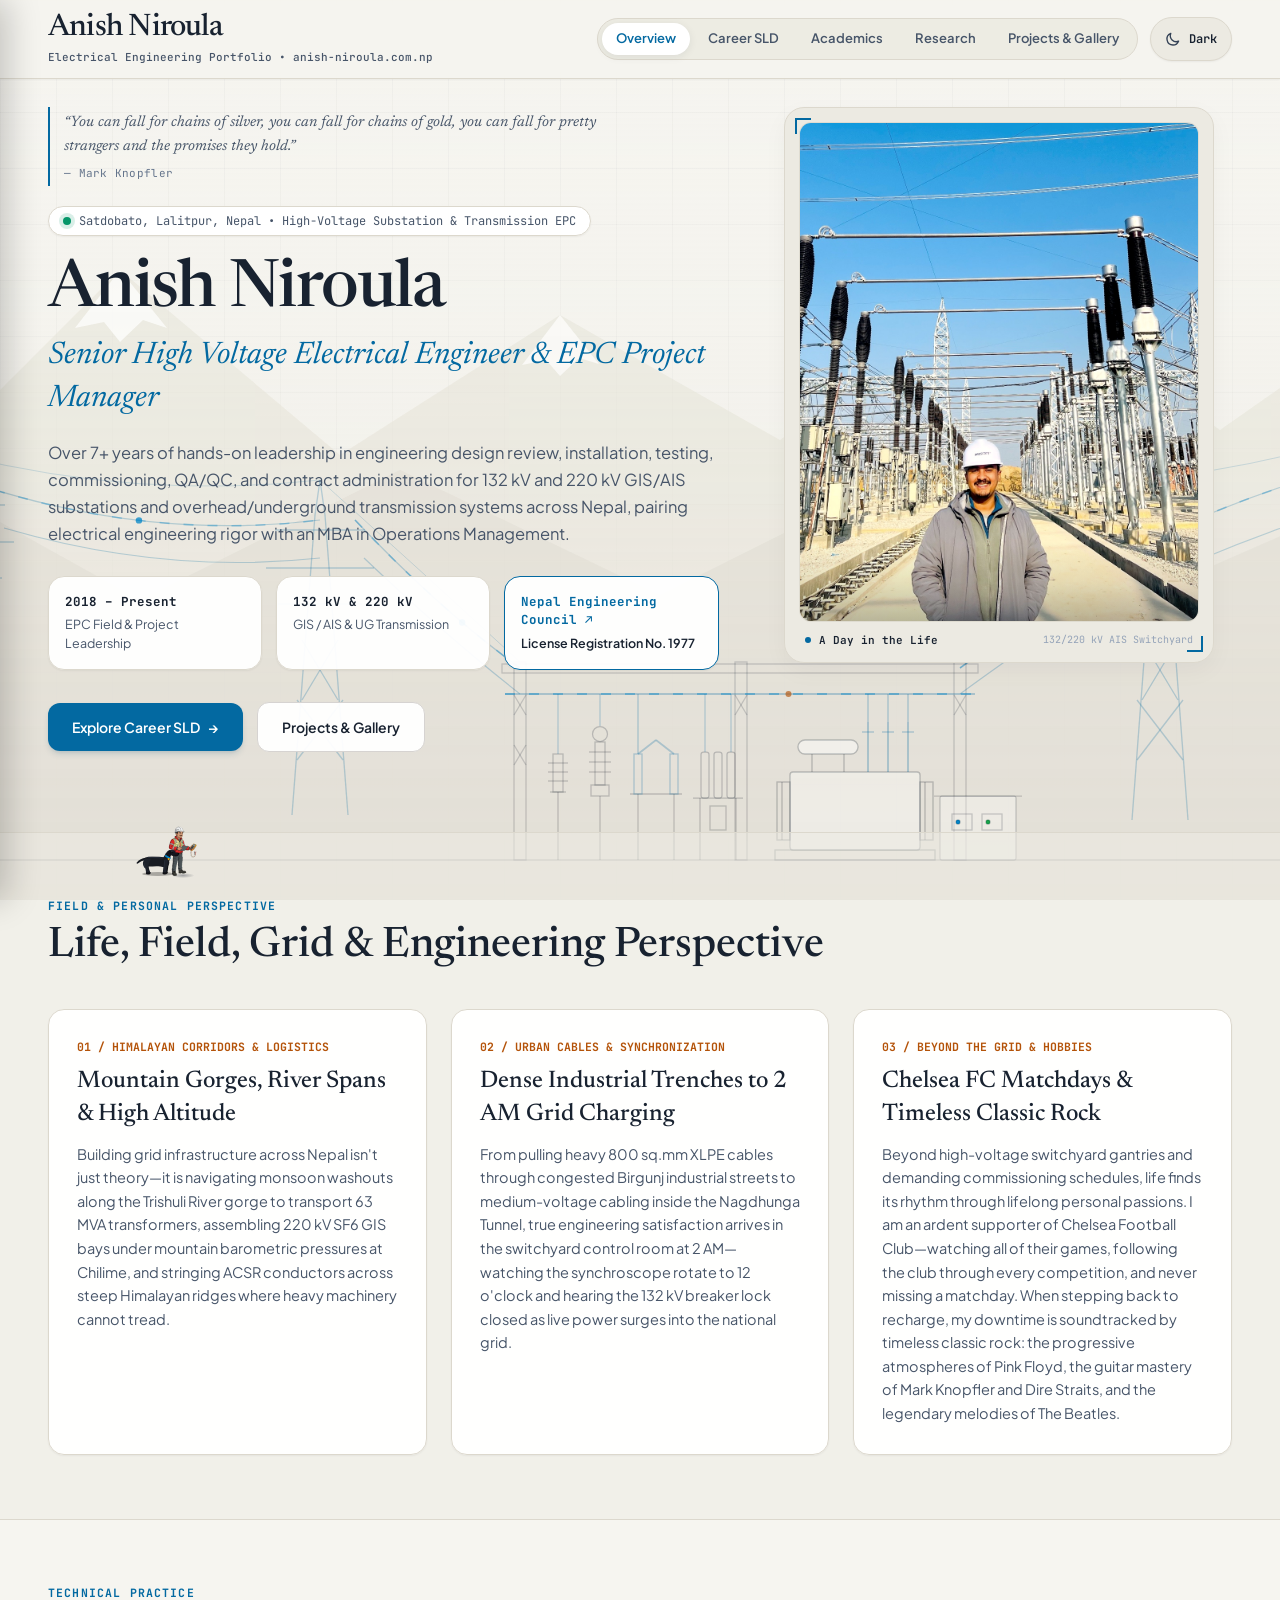
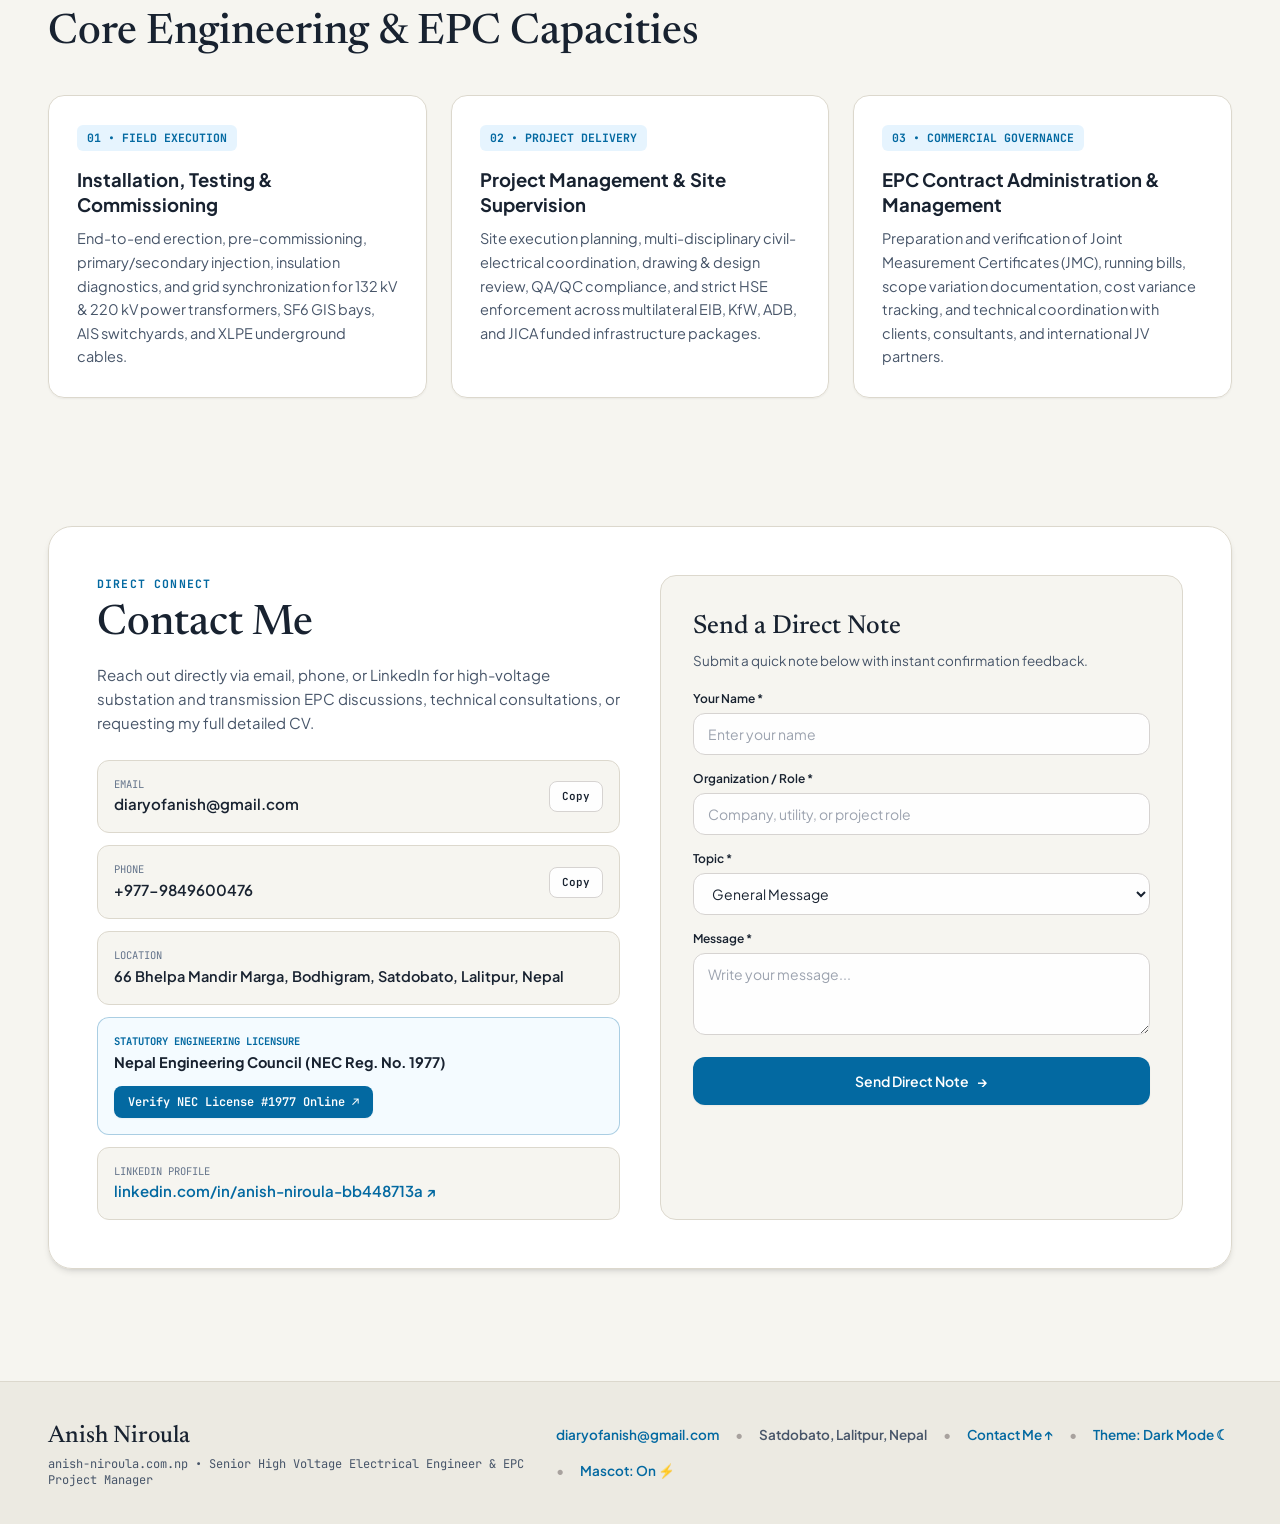
==== commit ed0619f9: "chore(cache): bump styles.css to v=6.0 for new calculator workbench layout" ====
--- a/index.html
+++ b/index.html
@@ -131,7 +131,7 @@
   </script>
 
   <!-- Custom Architectural & Animation Stylesheet -->
-  <link rel="stylesheet" href="css/styles.css?v=5.6" />
+  <link rel="stylesheet" href="css/styles.css?v=6.0" />
 </head>
 
 <body class="drafting-grid-bg pb-[calc(5rem+env(safe-area-inset-bottom))] md:pb-0 antialiased selection:bg-sky-200">
